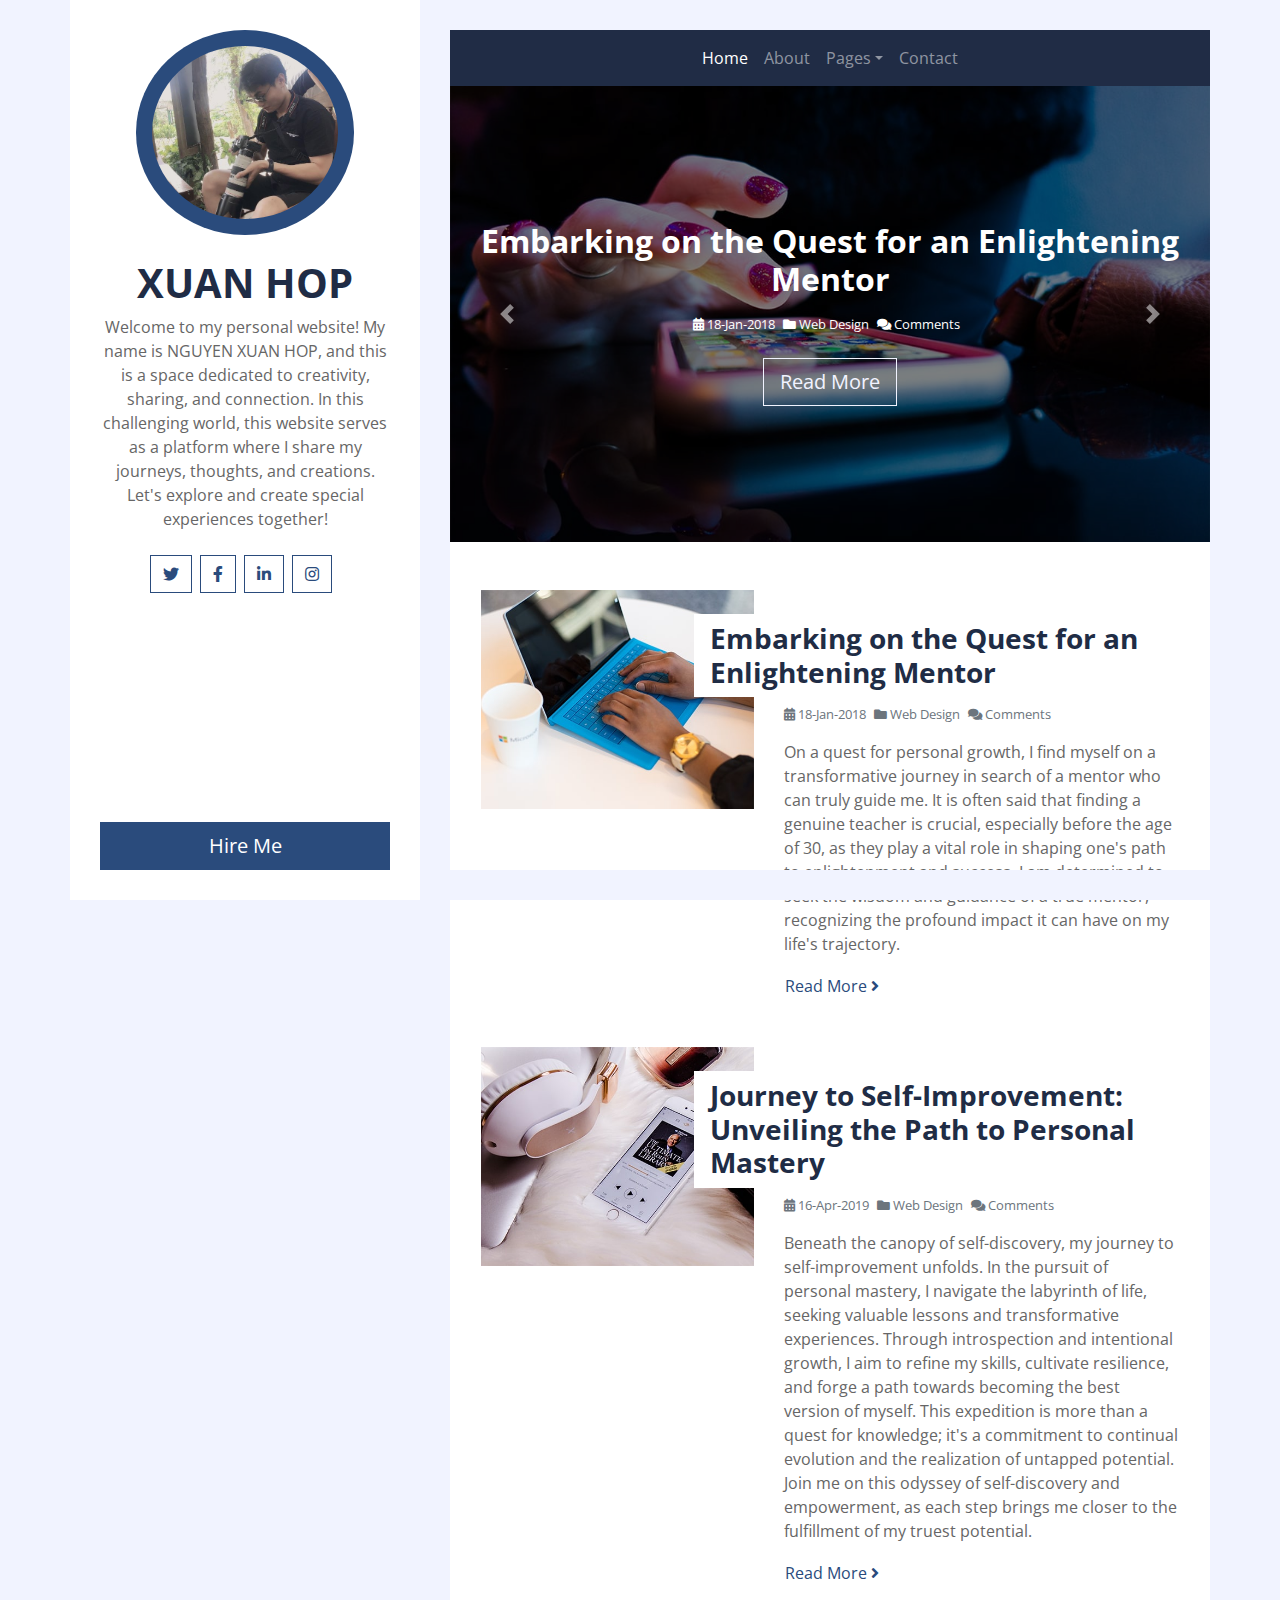
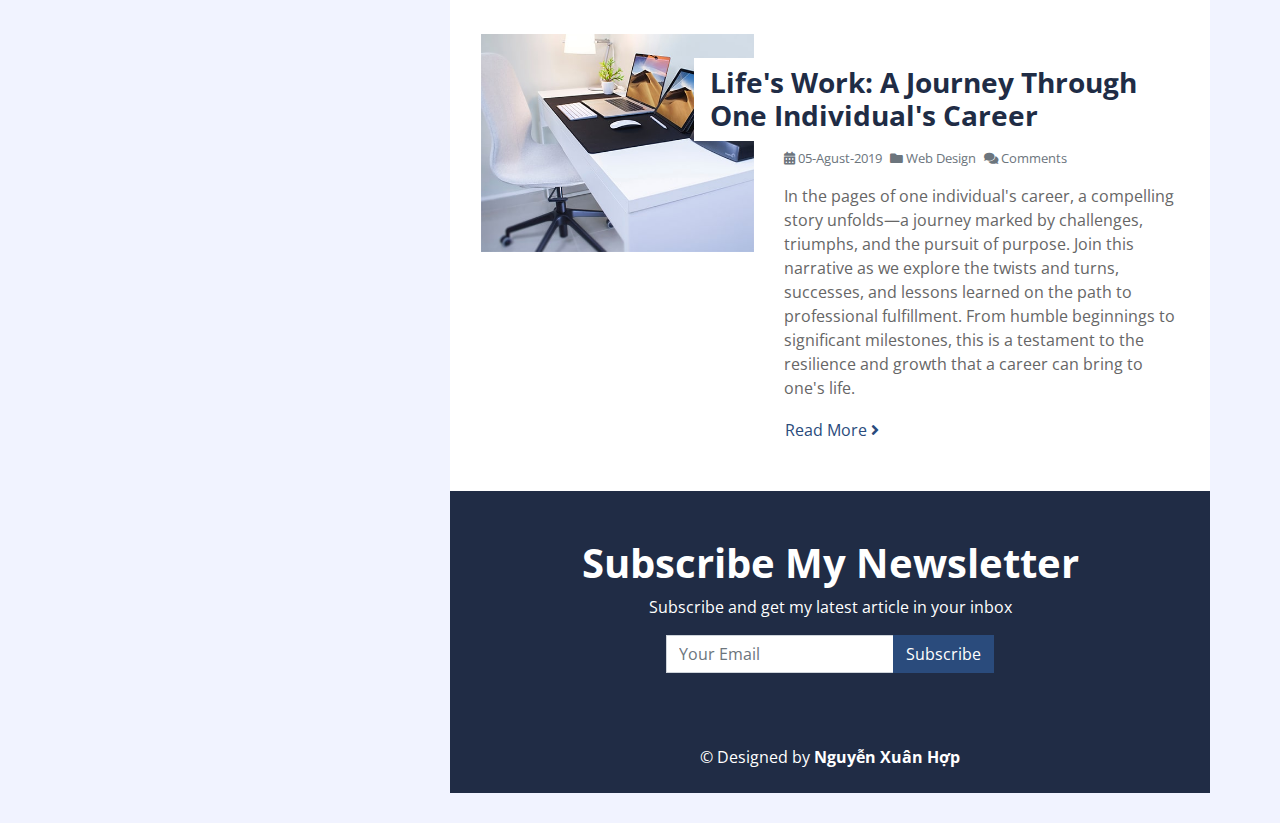
==== index.html @ 91d5645c "Update index.html" ====
<!DOCTYPE html>
<html lang="en">
    <head>
        <meta charset="utf-8">
        <title>Nguyễn Xuân Hợp</title>
        <meta content="width=device-width, initial-scale=1.0" name="viewport">
        <meta content="Nguyễn Xuân Hợp" name="keywords">
        <meta content="Nguyễn Xuân Hợp" name="description">

        <!-- Favicon -->
        <link href="img/favicon.png" rel="icon">

        <!-- Google Fonts -->
        <link href="https://fonts.googleapis.com/css2?family=Open+Sans:300;400;600;700;800&display=swap" rel="stylesheet">

        <!-- Font Awesome -->
        <link href="https://cdnjs.cloudflare.com/ajax/libs/font-awesome/5.10.0/css/all.min.css" rel="stylesheet">

        <!-- Customized Bootstrap Stylesheet -->
        <link href="css/style.css" rel="stylesheet">
        <meta name="viewport" content="width=device-width, initial-scale=1.0">
    </head>

    <body>
        <div class="wrapper">
            <div class="sidebar">
                <div class="sidebar-text d-flex flex-column h-100 justify-content-center text-center">
                    <img class="mx-auto d-block w-75 bg-primary img-fluid rounded-circle mb-4 p-3" src="img/profile.jpg" alt="Image">
                    <h1 class="font-weight-bold">XUAN HOP</h1>
                    <p class="mb-4">
                        Welcome to my personal website! My name is NGUYEN XUAN HOP, and this is a space dedicated to creativity, sharing, and connection. In this challenging world, this website serves as a platform where I share my journeys, thoughts, and creations. Let's explore and create special experiences together!
                    </p>
                    <div class="d-flex justify-content-center mb-5">
                        <a class="btn btn-outline-primary mr-2" href="https://twitter.com/Mr_Hop_18"><i class="fab fa-twitter"></i></a>
                        <a class="btn btn-outline-primary mr-2" href="https://www.facebook.com/hop.xuan.1801/"><i class="fab fa-facebook-f"></i></a>
                        <a class="btn btn-outline-primary mr-2" href="https://www.linkedin.com/in/nguy%E1%BB%85n-xu%C3%A2n-h%E1%BB%A3p-5b54a61aa/"><i class="fab fa-linkedin-in"></i></a>
                        <a class="btn btn-outline-primary mr-2" href="https://www.instagram.com/xuanhop1818/"><i class="fab fa-instagram"></i></a>
                    </div>
                    <a href="" class="btn btn-lg btn-block btn-primary mt-auto">Hire Me</a>
                </div>
                <div class="sidebar-icon d-flex flex-column h-100 justify-content-center text-right">
                    <i class="fas fa-2x fa-angle-double-right text-primary"></i>
                </div>
            </div>
            <div class="content">
                <!-- Navbar Start -->
                <div class="container p-0">
                    <nav class="navbar navbar-expand-lg bg-secondary navbar-dark">
                        <a href="" class="navbar-brand d-block d-lg-none">Navigation</a>
                        <button type="button" class="navbar-toggler" data-toggle="collapse" data-target="#navbarCollapse">
                            <span class="navbar-toggler-icon"></span>
                        </button>
                        <div class="collapse navbar-collapse justify-content-between" id="navbarCollapse">
                            <div class="navbar-nav m-auto">
                                <a href="index.html" class="nav-item nav-link active">Home</a>
                                <a href="about.html" class="nav-item nav-link">About</a>
                                <div class="nav-item dropdown">
                                    <a href="#" class="nav-link dropdown-toggle" data-toggle="dropdown">Pages</a>
                                    <div class="dropdown-menu">
                                        <a href="blog.html" class="dropdown-item">Blog Grid</a>
                                        <a href="single.html" class="dropdown-item">Blog Detail</a>
                                    </div>
                                </div>
                                <a href="contact.html" class="nav-item nav-link">Contact</a>
                            </div>
                        </div>
                    </nav>
                </div>
                <!-- Navbar End -->
                
                <!-- Carousel Start -->
                <div class="container p-0">
                    <div id="blog-carousel" class="carousel slide" data-ride="carousel">
                        <div class="carousel-inner">
                            <div class="carousel-item active">
                                <img class="w-100" src="img/carousel-1.jpg" alt="Image">
                                <div class="carousel-caption d-flex flex-column align-items-center justify-content-center">
                                    <h2 class="mb-3 text-white font-weight-bold">Embarking on the Quest for an Enlightening Mentor</h2>
                                    <div class="d-flex text-white">
                                        <small class="mr-2"><i class="fa fa-calendar-alt"></i> 18-Jan-2018</small>
                                        <small class="mr-2"><i class="fa fa-folder"></i> Web Design</small>
                                        <small class="mr-2"><i class="fa fa-comments"></i> Comments</small>
                                    </div>
                                    <a href="" class="btn btn-lg btn-outline-light mt-4">Read More</a>
                                </div>
                            </div>
                            <div class="carousel-item">
                                <img class="w-100" src="img/carousel-2.jpg" alt="Image">
                                <div class="carousel-caption d-flex flex-column align-items-center justify-content-center">
                                    <h2 class="text-white font-weight-bold">Journey to Self-Improvement: Unveiling the Path to Personal Mastery</h2>
                                    <div class="d-flex">
                                        <small class="mr-2"><i class="fa fa-calendar-alt"></i>16-Apr-2019</small>
                                        <small class="mr-2"><i class="fa fa-folder"></i> Web Design</small>
                                        <small class="mr-2"><i class="fa fa-comments"></i> Comments</small>
                                    </div>
                                    <a href="" class="btn btn-lg btn-outline-light mt-4">Read More</a>
                                </div>
                            </div>
                            <div class="carousel-item">
                                <img class="w-100" src="img/carousel-3.jpg" alt="Image">
                                <div class="carousel-caption d-flex flex-column align-items-center justify-content-center">
                                    <h2 class="text-white font-weight-bold">Life's Work: A Journey Through One Individual's Career</h2>
                                    <div class="d-flex">
                                        <small class="mr-2"><i class="fa fa-calendar-alt"></i> 05-Agust-2019</small>
                                        <small class="mr-2"><i class="fa fa-folder"></i> Web Design</small>
                                        <small class="mr-2"><i class="fa fa-comments"></i> 15 Comments</small>
                                    </div>
                                    <a href="" class="btn btn-lg btn-outline-light mt-4">Read More</a>
                                </div>
                            </div>
                        </div>
                        <a class="carousel-control-prev" href="#blog-carousel" data-slide="prev">
                            <span class="carousel-control-prev-icon"></span>
                        </a>
                        <a class="carousel-control-next" href="#blog-carousel" data-slide="next">
                            <span class="carousel-control-next-icon"></span>
                        </a>
                    </div>
                </div>
                <!-- Carousel End -->
                
                
                <!-- Blog List Start -->
                <div class="container bg-white pt-5">
                    <div class="row blog-item px-3 pb-5">
                        <div class="col-md-5">
                            <img class="img-fluid mb-4 mb-md-0" src="img/blog-1.jpg" alt="Image">
                        </div>
                        <div class="col-md-7">
                            <h3 class="mt-md-4 px-md-3 mb-2 py-2 bg-white font-weight-bold">Embarking on the Quest for an Enlightening Mentor</h3>
                            <div class="d-flex mb-3">
                                <small class="mr-2 text-muted"><i class="fa fa-calendar-alt"></i> 18-Jan-2018</small>
                                <small class="mr-2 text-muted"><i class="fa fa-folder"></i> Web Design</small>
                                <small class="mr-2 text-muted"><i class="fa fa-comments"></i> Comments</small>
                            </div>
                            <p>
                                On a quest for personal growth, I find myself on a transformative journey in search of a mentor who can truly guide me. It is often said that finding a genuine teacher is crucial, especially before the age of 30, as they play a vital role in shaping one's path to enlightenment and success. I am determined to seek the wisdom and guidance of a true mentor, recognizing the profound impact it can have on my life's trajectory.
                            </p>
                            <a class="btn btn-link p-0" href="">Read More <i class="fa fa-angle-right"></i></a>
                        </div>
                    </div>
                    <div class="row blog-item px-3 pb-5">
                        <div class="col-md-5">
                            <img class="img-fluid mb-4 mb-md-0" src="img/blog-2.jpg" alt="Image">
                        </div>
                        <div class="col-md-7">
                            <h3 class="mt-md-4 px-md-3 mb-2 py-2 bg-white font-weight-bold">Journey to Self-Improvement: Unveiling the Path to Personal Mastery</h3>
                            <div class="d-flex mb-3">
                                <small class="mr-2 text-muted"><i class="fa fa-calendar-alt"></i> 16-Apr-2019</small>
                                <small class="mr-2 text-muted"><i class="fa fa-folder"></i> Web Design</small>
                                <small class="mr-2 text-muted"><i class="fa fa-comments"></i> Comments</small>
                            </div>
                            <p>
                                Beneath the canopy of self-discovery, my journey to self-improvement unfolds. In the pursuit of personal mastery, I navigate the labyrinth of life, seeking valuable lessons and transformative experiences. Through introspection and intentional growth, I aim to refine my skills, cultivate resilience, and forge a path towards becoming the best version of myself. This expedition is more than a quest for knowledge; it's a commitment to continual evolution and the realization of untapped potential. Join me on this odyssey of self-discovery and empowerment, as each step brings me closer to the fulfillment of my truest potential.
                            </p>
                            <a class="btn btn-link p-0" href="">Read More <i class="fa fa-angle-right"></i></a>
                        </div>
                    </div>
                    <div class="row blog-item px-3 pb-5">
                        <div class="col-md-5">
                            <img class="img-fluid mb-4 mb-md-0" src="img/blog-3.jpg" alt="Image">
                        </div>
                        <div class="col-md-7">
                            <h3 class="mt-md-4 px-md-3 mb-2 py-2 bg-white font-weight-bold">Life's Work: A Journey Through One Individual's Career</h3>
                            <div class="d-flex mb-3">
                                <small class="mr-2 text-muted"><i class="fa fa-calendar-alt"></i> 05-Agust-2019</small>
                                <small class="mr-2 text-muted"><i class="fa fa-folder"></i> Web Design</small>
                                <small class="mr-2 text-muted"><i class="fa fa-comments"></i> Comments</small>
                            </div>
                            <p>
                                In the pages of one individual's career, a compelling story unfolds—a journey marked by challenges, triumphs, and the pursuit of purpose. Join this narrative as we explore the twists and turns, successes, and lessons learned on the path to professional fulfillment. From humble beginnings to significant milestones, this is a testament to the resilience and growth that a career can bring to one's life.
                            </p>
                            <a class="btn btn-link p-0" href="">Read More <i class="fa fa-angle-right"></i></a>
                        </div>
                    </div>
                </div>
                <!-- Blog List End -->
                
                
                <!-- Subscribe Start -->
                <div class="container py-5 px-4 bg-secondary text-center">
                    <h1 class="text-white font-weight-bold">Subscribe My Newsletter</h1>
                    <p class="text-white">Subscribe and get my latest article in your inbox</p>
                    <form class="form-inline justify-content-center" method="post" action="process_subscription.php">
                        <div class="input-group">
                            <input type="text" class="form-control" placeholder="Your Email">
                            <div class="input-group-append">
                              <button class="btn btn-primary" type="submit">Subscribe</button>
                            </div>
                          </div>
                    </form>
                </div>
                <!-- Subscribe End -->
             
                <!-- Footer Start -->
                <div class="container py-4 bg-secondary text-center">
                    <p class="m-0 text-white">
                        &copy; <a class="text-white font-weight-bold" href="#"></a>Designed by <a class="text-white font-weight-bold" href="https://www.facebook.com/hop.xuan.1801/">Nguyễn Xuân Hợp</a>
                    </p>
                </div>
                <!-- Footer End -->
            </div>
        </div>
        
        <!-- Back to Top -->
        <a href="#" class="back-to-top"><i class="fa fa-angle-double-up"></i></a>
        
        <!-- JavaScript Libraries -->
        <script src="https://code.jquery.com/jquery-3.4.1.min.js"></script>
        <script src="https://stackpath.bootstrapcdn.com/bootstrap/4.4.1/js/bootstrap.bundle.min.js"></script>
        <script src="lib/easing/easing.min.js"></script>
        <script src="lib/waypoints/waypoints.min.js"></script>

        <!-- Contact Javascript File -->
        <script src="mail/jqBootstrapValidation.min.js"></script>
        <script src="mail/contact.js"></script>

        <!-- Template Javascript -->
        <script src="js/main.js"></script>
    </body>
</html>
---- css/style.css ----
@charset "UTF-8";
/******* Bootstrap Theming ********/
/*!
 * Bootstrap v4.5.3 (https://getbootstrap.com/)
 * Copyright 2011-2020 The Bootstrap Authors
 * Copyright 2011-2020 Twitter, Inc.
 * Licensed under MIT (https://github.com/twbs/bootstrap/blob/main/LICENSE)
 */
:root {
  --blue: #007bff;
  --indigo: #6610f2;
  --purple: #6f42c1;
  --pink: #e83e8c;
  --red: #dc3545;
  --orange: #fd7e14;
  --yellow: #ffc107;
  --green: #28a745;
  --teal: #20c997;
  --cyan: #17a2b8;
  --white: #fff;
  --gray: #6c757d;
  --gray-dark: #343a40;
  --primary: #2A4B7C;
  --secondary: #202C45;
  --success: #28a745;
  --info: #17a2b8;
  --warning: #ffc107;
  --danger: #dc3545;
  --light: #f1f3ff;
  --dark: #343a40;
  --breakpoint-xs: 0;
  --breakpoint-sm: 576px;
  --breakpoint-md: 768px;
  --breakpoint-lg: 992px;
  --breakpoint-xl: 1200px;
  --font-family-sans-serif: -apple-system, BlinkMacSystemFont, "Segoe UI", Roboto, "Helvetica Neue", Arial, "Noto Sans", sans-serif, "Apple Color Emoji", "Segoe UI Emoji", "Segoe UI Symbol", "Noto Color Emoji";
  --font-family-monospace: SFMono-Regular, Menlo, Monaco, Consolas, "Liberation Mono", "Courier New", monospace;
}

*,
*::before,
*::after {
  box-sizing: border-box;
}

html {
  font-family: sans-serif;
  line-height: 1.15;
  -webkit-text-size-adjust: 100%;
  -webkit-tap-highlight-color: rgba(0, 0, 0, 0);
}

article, aside, figcaption, figure, footer, header, hgroup, main, nav, section {
  display: block;
}

body {
  margin: 0;
  font-family: "Open Sans", sans-serif;
  font-size: 1rem;
  font-weight: 400;
  line-height: 1.5;
  color: #666666;
  text-align: left;
  background-color: #f1f3ff;
}

[tabindex="-1"]:focus:not(:focus-visible) {
  outline: 0 !important;
}

hr {
  box-sizing: content-box;
  height: 0;
  overflow: visible;
}

h1, h2, h3, h4, h5, h6 {
  margin-top: 0;
  margin-bottom: 0.5rem;
}

p {
  margin-top: 0;
  margin-bottom: 1rem;
}

abbr[title],
abbr[data-original-title] {
  text-decoration: underline;
  text-decoration: underline dotted;
  cursor: help;
  border-bottom: 0;
  text-decoration-skip-ink: none;
}

address {
  margin-bottom: 1rem;
  font-style: normal;
  line-height: inherit;
}

ol,
ul,
dl {
  margin-top: 0;
  margin-bottom: 1rem;
}

ol ol,
ul ul,
ol ul,
ul ol {
  margin-bottom: 0;
}

dt {
  font-weight: 700;
}

dd {
  margin-bottom: 0.5rem;
  margin-left: 0;
}

blockquote {
  margin: 0 0 1rem;
}

b,
strong {
  font-weight: bolder;
}

small {
  font-size: 80%;
}

sub,
sup {
  position: relative;
  font-size: 75%;
  line-height: 0;
  vertical-align: baseline;
}

sub {
  bottom: -0.25em;
}

sup {
  top: -0.5em;
}

a {
  color: #2A4B7C;
  text-decoration: none;
  background-color: transparent;
}
a:hover {
  color: #172843;
  text-decoration: underline;
}

a:not([href]):not([class]) {
  color: inherit;
  text-decoration: none;
}
a:not([href]):not([class]):hover {
  color: inherit;
  text-decoration: none;
}

pre,
code,
kbd,
samp {
  font-family: SFMono-Regular, Menlo, Monaco, Consolas, "Liberation Mono", "Courier New", monospace;
  font-size: 1em;
}

pre {
  margin-top: 0;
  margin-bottom: 1rem;
  overflow: auto;
  -ms-overflow-style: scrollbar;
}

figure {
  margin: 0 0 1rem;
}

img {
  vertical-align: middle;
  border-style: none;
}

svg {
  overflow: hidden;
  vertical-align: middle;
}

table {
  border-collapse: collapse;
}

caption {
  padding-top: 0.75rem;
  padding-bottom: 0.75rem;
  color: #6c757d;
  text-align: left;
  caption-side: bottom;
}

th {
  text-align: inherit;
  text-align: -webkit-match-parent;
}

label {
  display: inline-block;
  margin-bottom: 0.5rem;
}

button {
  border-radius: 0;
}

button:focus {
  outline: 1px dotted;
  outline: 5px auto -webkit-focus-ring-color;
}

input,
button,
select,
optgroup,
textarea {
  margin: 0;
  font-family: inherit;
  font-size: inherit;
  line-height: inherit;
}

button,
input {
  overflow: visible;
}

button,
select {
  text-transform: none;
}

[role=button] {
  cursor: pointer;
}

select {
  word-wrap: normal;
}

button,
[type=button],
[type=reset],
[type=submit] {
  -webkit-appearance: button;
}

button:not(:disabled),
[type=button]:not(:disabled),
[type=reset]:not(:disabled),
[type=submit]:not(:disabled) {
  cursor: pointer;
}

button::-moz-focus-inner,
[type=button]::-moz-focus-inner,
[type=reset]::-moz-focus-inner,
[type=submit]::-moz-focus-inner {
  padding: 0;
  border-style: none;
}

input[type=radio],
input[type=checkbox] {
  box-sizing: border-box;
  padding: 0;
}

textarea {
  overflow: auto;
  resize: vertical;
}

fieldset {
  min-width: 0;
  padding: 0;
  margin: 0;
  border: 0;
}

legend {
  display: block;
  width: 100%;
  max-width: 100%;
  padding: 0;
  margin-bottom: 0.5rem;
  font-size: 1.5rem;
  line-height: inherit;
  color: inherit;
  white-space: normal;
}

progress {
  vertical-align: baseline;
}

[type=number]::-webkit-inner-spin-button,
[type=number]::-webkit-outer-spin-button {
  height: auto;
}

[type=search] {
  outline-offset: -2px;
  -webkit-appearance: none;
}

[type=search]::-webkit-search-decoration {
  -webkit-appearance: none;
}

::-webkit-file-upload-button {
  font: inherit;
  -webkit-appearance: button;
}

output {
  display: inline-block;
}

summary {
  display: list-item;
  cursor: pointer;
}

template {
  display: none;
}

[hidden] {
  display: none !important;
}

h1, h2, h3, h4, h5, h6,
.h1, .h2, .h3, .h4, .h5, .h6 {
  margin-bottom: 0.5rem;
  font-weight: 500;
  line-height: 1.2;
  color: #202C45;
}

h1, .h1 {
  font-size: 2.5rem;
}

h2, .h2 {
  font-size: 2rem;
}

h3, .h3 {
  font-size: 1.75rem;
}

h4, .h4 {
  font-size: 1.5rem;
}

h5, .h5 {
  font-size: 1.25rem;
}

h6, .h6 {
  font-size: 1rem;
}

.lead {
  font-size: 1.25rem;
  font-weight: 300;
}

.display-1 {
  font-size: 6rem;
  font-weight: 300;
  line-height: 1.2;
}

.display-2 {
  font-size: 5.5rem;
  font-weight: 300;
  line-height: 1.2;
}

.display-3 {
  font-size: 4.5rem;
  font-weight: 300;
  line-height: 1.2;
}

.display-4 {
  font-size: 3.5rem;
  font-weight: 300;
  line-height: 1.2;
}

hr {
  margin-top: 1rem;
  margin-bottom: 1rem;
  border: 0;
  border-top: 1px solid rgba(0, 0, 0, 0.1);
}

small,
.small {
  font-size: 80%;
  font-weight: 400;
}

mark,
.mark {
  padding: 0.2em;
  background-color: #fcf8e3;
}

.list-unstyled {
  padding-left: 0;
  list-style: none;
}

.list-inline {
  padding-left: 0;
  list-style: none;
}

.list-inline-item {
  display: inline-block;
}
.list-inline-item:not(:last-child) {
  margin-right: 0.5rem;
}

.initialism {
  font-size: 90%;
  text-transform: uppercase;
}

.blockquote {
  margin-bottom: 1rem;
  font-size: 1.25rem;
}

.blockquote-footer {
  display: block;
  font-size: 80%;
  color: #6c757d;
}
.blockquote-footer::before {
  content: "— ";
}

.img-fluid {
  max-width: 100%;
  height: auto;
}

.img-thumbnail {
  padding: 0.25rem;
  background-color: #f1f3ff;
  border: 1px solid #dee2e6;
  max-width: 100%;
  height: auto;
}

.figure {
  display: inline-block;
}

.figure-img {
  margin-bottom: 0.5rem;
  line-height: 1;
}

.figure-caption {
  font-size: 90%;
  color: #6c757d;
}

code {
  font-size: 87.5%;
  color: #e83e8c;
  word-wrap: break-word;
}
a > code {
  color: inherit;
}

kbd {
  padding: 0.2rem 0.4rem;
  font-size: 87.5%;
  color: #fff;
  background-color: #212529;
}
kbd kbd {
  padding: 0;
  font-size: 100%;
  font-weight: 700;
}

pre {
  display: block;
  font-size: 87.5%;
  color: #212529;
}
pre code {
  font-size: inherit;
  color: inherit;
  word-break: normal;
}

.pre-scrollable {
  max-height: 340px;
  overflow-y: scroll;
}

.container,
.container-fluid,
.container-xl,
.container-lg,
.container-md,
.container-sm {
  width: 100%;
  padding-right: 15px;
  padding-left: 15px;
  margin-right: auto;
  margin-left: auto;
}

@media (min-width: 576px) {
  .container-sm, .container {
    max-width: 540px;
  }
}
@media (min-width: 768px) {
  .container-md, .container-sm, .container {
    max-width: 720px;
  }
}
@media (min-width: 992px) {
  .container-lg, .container-md, .container-sm, .container {
    max-width: 960px;
  }
}
@media (min-width: 1200px) {
  .container-xl, .container-lg, .container-md, .container-sm, .container {
    max-width: 1140px;
  }
}
.row {
  display: flex;
  flex-wrap: wrap;
  margin-right: -15px;
  margin-left: -15px;
}

.no-gutters {
  margin-right: 0;
  margin-left: 0;
}
.no-gutters > .col,
.no-gutters > [class*=col-] {
  padding-right: 0;
  padding-left: 0;
}

.col-xl,
.col-xl-auto, .col-xl-12, .col-xl-11, .col-xl-10, .col-xl-9, .col-xl-8, .col-xl-7, .col-xl-6, .col-xl-5, .col-xl-4, .col-xl-3, .col-xl-2, .col-xl-1, .col-lg,
.col-lg-auto, .col-lg-12, .col-lg-11, .col-lg-10, .col-lg-9, .col-lg-8, .col-lg-7, .col-lg-6, .col-lg-5, .col-lg-4, .col-lg-3, .col-lg-2, .col-lg-1, .col-md,
.col-md-auto, .col-md-12, .col-md-11, .col-md-10, .col-md-9, .col-md-8, .col-md-7, .col-md-6, .col-md-5, .col-md-4, .col-md-3, .col-md-2, .col-md-1, .col-sm,
.col-sm-auto, .col-sm-12, .col-sm-11, .col-sm-10, .col-sm-9, .col-sm-8, .col-sm-7, .col-sm-6, .col-sm-5, .col-sm-4, .col-sm-3, .col-sm-2, .col-sm-1, .col,
.col-auto, .col-12, .col-11, .col-10, .col-9, .col-8, .col-7, .col-6, .col-5, .col-4, .col-3, .col-2, .col-1 {
  position: relative;
  width: 100%;
  padding-right: 15px;
  padding-left: 15px;
}

.col {
  flex-basis: 0;
  flex-grow: 1;
  max-width: 100%;
}

.row-cols-1 > * {
  flex: 0 0 100%;
  max-width: 100%;
}

.row-cols-2 > * {
  flex: 0 0 50%;
  max-width: 50%;
}

.row-cols-3 > * {
  flex: 0 0 33.3333333333%;
  max-width: 33.3333333333%;
}

.row-cols-4 > * {
  flex: 0 0 25%;
  max-width: 25%;
}

.row-cols-5 > * {
  flex: 0 0 20%;
  max-width: 20%;
}

.row-cols-6 > * {
  flex: 0 0 16.6666666667%;
  max-width: 16.6666666667%;
}

.col-auto {
  flex: 0 0 auto;
  width: auto;
  max-width: 100%;
}

.col-1 {
  flex: 0 0 8.3333333333%;
  max-width: 8.3333333333%;
}

.col-2 {
  flex: 0 0 16.6666666667%;
  max-width: 16.6666666667%;
}

.col-3 {
  flex: 0 0 25%;
  max-width: 25%;
}

.col-4 {
  flex: 0 0 33.3333333333%;
  max-width: 33.3333333333%;
}

.col-5 {
  flex: 0 0 41.6666666667%;
  max-width: 41.6666666667%;
}

.col-6 {
  flex: 0 0 50%;
  max-width: 50%;
}

.col-7 {
  flex: 0 0 58.3333333333%;
  max-width: 58.3333333333%;
}

.col-8 {
  flex: 0 0 66.6666666667%;
  max-width: 66.6666666667%;
}

.col-9 {
  flex: 0 0 75%;
  max-width: 75%;
}

.col-10 {
  flex: 0 0 83.3333333333%;
  max-width: 83.3333333333%;
}

.col-11 {
  flex: 0 0 91.6666666667%;
  max-width: 91.6666666667%;
}

.col-12 {
  flex: 0 0 100%;
  max-width: 100%;
}

.order-first {
  order: -1;
}

.order-last {
  order: 13;
}

.order-0 {
  order: 0;
}

.order-1 {
  order: 1;
}

.order-2 {
  order: 2;
}

.order-3 {
  order: 3;
}

.order-4 {
  order: 4;
}

.order-5 {
  order: 5;
}

.order-6 {
  order: 6;
}

.order-7 {
  order: 7;
}

.order-8 {
  order: 8;
}

.order-9 {
  order: 9;
}

.order-10 {
  order: 10;
}

.order-11 {
  order: 11;
}

.order-12 {
  order: 12;
}

.offset-1 {
  margin-left: 8.3333333333%;
}

.offset-2 {
  margin-left: 16.6666666667%;
}

.offset-3 {
  margin-left: 25%;
}

.offset-4 {
  margin-left: 33.3333333333%;
}

.offset-5 {
  margin-left: 41.6666666667%;
}

.offset-6 {
  margin-left: 50%;
}

.offset-7 {
  margin-left: 58.3333333333%;
}

.offset-8 {
  margin-left: 66.6666666667%;
}

.offset-9 {
  margin-left: 75%;
}

.offset-10 {
  margin-left: 83.3333333333%;
}

.offset-11 {
  margin-left: 91.6666666667%;
}

@media (min-width: 576px) {
  .col-sm {
    flex-basis: 0;
    flex-grow: 1;
    max-width: 100%;
  }

  .row-cols-sm-1 > * {
    flex: 0 0 100%;
    max-width: 100%;
  }

  .row-cols-sm-2 > * {
    flex: 0 0 50%;
    max-width: 50%;
  }

  .row-cols-sm-3 > * {
    flex: 0 0 33.3333333333%;
    max-width: 33.3333333333%;
  }

  .row-cols-sm-4 > * {
    flex: 0 0 25%;
    max-width: 25%;
  }

  .row-cols-sm-5 > * {
    flex: 0 0 20%;
    max-width: 20%;
  }

  .row-cols-sm-6 > * {
    flex: 0 0 16.6666666667%;
    max-width: 16.6666666667%;
  }

  .col-sm-auto {
    flex: 0 0 auto;
    width: auto;
    max-width: 100%;
  }

  .col-sm-1 {
    flex: 0 0 8.3333333333%;
    max-width: 8.3333333333%;
  }

  .col-sm-2 {
    flex: 0 0 16.6666666667%;
    max-width: 16.6666666667%;
  }

  .col-sm-3 {
    flex: 0 0 25%;
    max-width: 25%;
  }

  .col-sm-4 {
    flex: 0 0 33.3333333333%;
    max-width: 33.3333333333%;
  }

  .col-sm-5 {
    flex: 0 0 41.6666666667%;
    max-width: 41.6666666667%;
  }

  .col-sm-6 {
    flex: 0 0 50%;
    max-width: 50%;
  }

  .col-sm-7 {
    flex: 0 0 58.3333333333%;
    max-width: 58.3333333333%;
  }

  .col-sm-8 {
    flex: 0 0 66.6666666667%;
    max-width: 66.6666666667%;
  }

  .col-sm-9 {
    flex: 0 0 75%;
    max-width: 75%;
  }

  .col-sm-10 {
    flex: 0 0 83.3333333333%;
    max-width: 83.3333333333%;
  }

  .col-sm-11 {
    flex: 0 0 91.6666666667%;
    max-width: 91.6666666667%;
  }

  .col-sm-12 {
    flex: 0 0 100%;
    max-width: 100%;
  }

  .order-sm-first {
    order: -1;
  }

  .order-sm-last {
    order: 13;
  }

  .order-sm-0 {
    order: 0;
  }

  .order-sm-1 {
    order: 1;
  }

  .order-sm-2 {
    order: 2;
  }

  .order-sm-3 {
    order: 3;
  }

  .order-sm-4 {
    order: 4;
  }

  .order-sm-5 {
    order: 5;
  }

  .order-sm-6 {
    order: 6;
  }

  .order-sm-7 {
    order: 7;
  }

  .order-sm-8 {
    order: 8;
  }

  .order-sm-9 {
    order: 9;
  }

  .order-sm-10 {
    order: 10;
  }

  .order-sm-11 {
    order: 11;
  }

  .order-sm-12 {
    order: 12;
  }

  .offset-sm-0 {
    margin-left: 0;
  }

  .offset-sm-1 {
    margin-left: 8.3333333333%;
  }

  .offset-sm-2 {
    margin-left: 16.6666666667%;
  }

  .offset-sm-3 {
    margin-left: 25%;
  }

  .offset-sm-4 {
    margin-left: 33.3333333333%;
  }

  .offset-sm-5 {
    margin-left: 41.6666666667%;
  }

  .offset-sm-6 {
    margin-left: 50%;
  }

  .offset-sm-7 {
    margin-left: 58.3333333333%;
  }

  .offset-sm-8 {
    margin-left: 66.6666666667%;
  }

  .offset-sm-9 {
    margin-left: 75%;
  }

  .offset-sm-10 {
    margin-left: 83.3333333333%;
  }

  .offset-sm-11 {
    margin-left: 91.6666666667%;
  }
}
@media (min-width: 768px) {
  .col-md {
    flex-basis: 0;
    flex-grow: 1;
    max-width: 100%;
  }

  .row-cols-md-1 > * {
    flex: 0 0 100%;
    max-width: 100%;
  }

  .row-cols-md-2 > * {
    flex: 0 0 50%;
    max-width: 50%;
  }

  .row-cols-md-3 > * {
    flex: 0 0 33.3333333333%;
    max-width: 33.3333333333%;
  }

  .row-cols-md-4 > * {
    flex: 0 0 25%;
    max-width: 25%;
  }

  .row-cols-md-5 > * {
    flex: 0 0 20%;
    max-width: 20%;
  }

  .row-cols-md-6 > * {
    flex: 0 0 16.6666666667%;
    max-width: 16.6666666667%;
  }

  .col-md-auto {
    flex: 0 0 auto;
    width: auto;
    max-width: 100%;
  }

  .col-md-1 {
    flex: 0 0 8.3333333333%;
    max-width: 8.3333333333%;
  }

  .col-md-2 {
    flex: 0 0 16.6666666667%;
    max-width: 16.6666666667%;
  }

  .col-md-3 {
    flex: 0 0 25%;
    max-width: 25%;
  }

  .col-md-4 {
    flex: 0 0 33.3333333333%;
    max-width: 33.3333333333%;
  }

  .col-md-5 {
    flex: 0 0 41.6666666667%;
    max-width: 41.6666666667%;
  }

  .col-md-6 {
    flex: 0 0 50%;
    max-width: 50%;
  }

  .col-md-7 {
    flex: 0 0 58.3333333333%;
    max-width: 58.3333333333%;
  }

  .col-md-8 {
    flex: 0 0 66.6666666667%;
    max-width: 66.6666666667%;
  }

  .col-md-9 {
    flex: 0 0 75%;
    max-width: 75%;
  }

  .col-md-10 {
    flex: 0 0 83.3333333333%;
    max-width: 83.3333333333%;
  }

  .col-md-11 {
    flex: 0 0 91.6666666667%;
    max-width: 91.6666666667%;
  }

  .col-md-12 {
    flex: 0 0 100%;
    max-width: 100%;
  }

  .order-md-first {
    order: -1;
  }

  .order-md-last {
    order: 13;
  }

  .order-md-0 {
    order: 0;
  }

  .order-md-1 {
    order: 1;
  }

  .order-md-2 {
    order: 2;
  }

  .order-md-3 {
    order: 3;
  }

  .order-md-4 {
    order: 4;
  }

  .order-md-5 {
    order: 5;
  }

  .order-md-6 {
    order: 6;
  }

  .order-md-7 {
    order: 7;
  }

  .order-md-8 {
    order: 8;
  }

  .order-md-9 {
    order: 9;
  }

  .order-md-10 {
    order: 10;
  }

  .order-md-11 {
    order: 11;
  }

  .order-md-12 {
    order: 12;
  }

  .offset-md-0 {
    margin-left: 0;
  }

  .offset-md-1 {
    margin-left: 8.3333333333%;
  }

  .offset-md-2 {
    margin-left: 16.6666666667%;
  }

  .offset-md-3 {
    margin-left: 25%;
  }

  .offset-md-4 {
    margin-left: 33.3333333333%;
  }

  .offset-md-5 {
    margin-left: 41.6666666667%;
  }

  .offset-md-6 {
    margin-left: 50%;
  }

  .offset-md-7 {
    margin-left: 58.3333333333%;
  }

  .offset-md-8 {
    margin-left: 66.6666666667%;
  }

  .offset-md-9 {
    margin-left: 75%;
  }

  .offset-md-10 {
    margin-left: 83.3333333333%;
  }

  .offset-md-11 {
    margin-left: 91.6666666667%;
  }
}
@media (min-width: 992px) {
  .col-lg {
    flex-basis: 0;
    flex-grow: 1;
    max-width: 100%;
  }

  .row-cols-lg-1 > * {
    flex: 0 0 100%;
    max-width: 100%;
  }

  .row-cols-lg-2 > * {
    flex: 0 0 50%;
    max-width: 50%;
  }

  .row-cols-lg-3 > * {
    flex: 0 0 33.3333333333%;
    max-width: 33.3333333333%;
  }

  .row-cols-lg-4 > * {
    flex: 0 0 25%;
    max-width: 25%;
  }

  .row-cols-lg-5 > * {
    flex: 0 0 20%;
    max-width: 20%;
  }

  .row-cols-lg-6 > * {
    flex: 0 0 16.6666666667%;
    max-width: 16.6666666667%;
  }

  .col-lg-auto {
    flex: 0 0 auto;
    width: auto;
    max-width: 100%;
  }

  .col-lg-1 {
    flex: 0 0 8.3333333333%;
    max-width: 8.3333333333%;
  }

  .col-lg-2 {
    flex: 0 0 16.6666666667%;
    max-width: 16.6666666667%;
  }

  .col-lg-3 {
    flex: 0 0 25%;
    max-width: 25%;
  }

  .col-lg-4 {
    flex: 0 0 33.3333333333%;
    max-width: 33.3333333333%;
  }

  .col-lg-5 {
    flex: 0 0 41.6666666667%;
    max-width: 41.6666666667%;
  }

  .col-lg-6 {
    flex: 0 0 50%;
    max-width: 50%;
  }

  .col-lg-7 {
    flex: 0 0 58.3333333333%;
    max-width: 58.3333333333%;
  }

  .col-lg-8 {
    flex: 0 0 66.6666666667%;
    max-width: 66.6666666667%;
  }

  .col-lg-9 {
    flex: 0 0 75%;
    max-width: 75%;
  }

  .col-lg-10 {
    flex: 0 0 83.3333333333%;
    max-width: 83.3333333333%;
  }

  .col-lg-11 {
    flex: 0 0 91.6666666667%;
    max-width: 91.6666666667%;
  }

  .col-lg-12 {
    flex: 0 0 100%;
    max-width: 100%;
  }

  .order-lg-first {
    order: -1;
  }

  .order-lg-last {
    order: 13;
  }

  .order-lg-0 {
    order: 0;
  }

  .order-lg-1 {
    order: 1;
  }

  .order-lg-2 {
    order: 2;
  }

  .order-lg-3 {
    order: 3;
  }

  .order-lg-4 {
    order: 4;
  }

  .order-lg-5 {
    order: 5;
  }

  .order-lg-6 {
    order: 6;
  }

  .order-lg-7 {
    order: 7;
  }

  .order-lg-8 {
    order: 8;
  }

  .order-lg-9 {
    order: 9;
  }

  .order-lg-10 {
    order: 10;
  }

  .order-lg-11 {
    order: 11;
  }

  .order-lg-12 {
    order: 12;
  }

  .offset-lg-0 {
    margin-left: 0;
  }

  .offset-lg-1 {
    margin-left: 8.3333333333%;
  }

  .offset-lg-2 {
    margin-left: 16.6666666667%;
  }

  .offset-lg-3 {
    margin-left: 25%;
  }

  .offset-lg-4 {
    margin-left: 33.3333333333%;
  }

  .offset-lg-5 {
    margin-left: 41.6666666667%;
  }

  .offset-lg-6 {
    margin-left: 50%;
  }

  .offset-lg-7 {
    margin-left: 58.3333333333%;
  }

  .offset-lg-8 {
    margin-left: 66.6666666667%;
  }

  .offset-lg-9 {
    margin-left: 75%;
  }

  .offset-lg-10 {
    margin-left: 83.3333333333%;
  }

  .offset-lg-11 {
    margin-left: 91.6666666667%;
  }
}
@media (min-width: 1200px) {
  .col-xl {
    flex-basis: 0;
    flex-grow: 1;
    max-width: 100%;
  }

  .row-cols-xl-1 > * {
    flex: 0 0 100%;
    max-width: 100%;
  }

  .row-cols-xl-2 > * {
    flex: 0 0 50%;
    max-width: 50%;
  }

  .row-cols-xl-3 > * {
    flex: 0 0 33.3333333333%;
    max-width: 33.3333333333%;
  }

  .row-cols-xl-4 > * {
    flex: 0 0 25%;
    max-width: 25%;
  }

  .row-cols-xl-5 > * {
    flex: 0 0 20%;
    max-width: 20%;
  }

  .row-cols-xl-6 > * {
    flex: 0 0 16.6666666667%;
    max-width: 16.6666666667%;
  }

  .col-xl-auto {
    flex: 0 0 auto;
    width: auto;
    max-width: 100%;
  }

  .col-xl-1 {
    flex: 0 0 8.3333333333%;
    max-width: 8.3333333333%;
  }

  .col-xl-2 {
    flex: 0 0 16.6666666667%;
    max-width: 16.6666666667%;
  }

  .col-xl-3 {
    flex: 0 0 25%;
    max-width: 25%;
  }

  .col-xl-4 {
    flex: 0 0 33.3333333333%;
    max-width: 33.3333333333%;
  }

  .col-xl-5 {
    flex: 0 0 41.6666666667%;
    max-width: 41.6666666667%;
  }

  .col-xl-6 {
    flex: 0 0 50%;
    max-width: 50%;
  }

  .col-xl-7 {
    flex: 0 0 58.3333333333%;
    max-width: 58.3333333333%;
  }

  .col-xl-8 {
    flex: 0 0 66.6666666667%;
    max-width: 66.6666666667%;
  }

  .col-xl-9 {
    flex: 0 0 75%;
    max-width: 75%;
  }

  .col-xl-10 {
    flex: 0 0 83.3333333333%;
    max-width: 83.3333333333%;
  }

  .col-xl-11 {
    flex: 0 0 91.6666666667%;
    max-width: 91.6666666667%;
  }

  .col-xl-12 {
    flex: 0 0 100%;
    max-width: 100%;
  }

  .order-xl-first {
    order: -1;
  }

  .order-xl-last {
    order: 13;
  }

  .order-xl-0 {
    order: 0;
  }

  .order-xl-1 {
    order: 1;
  }

  .order-xl-2 {
    order: 2;
  }

  .order-xl-3 {
    order: 3;
  }

  .order-xl-4 {
    order: 4;
  }

  .order-xl-5 {
    order: 5;
  }

  .order-xl-6 {
    order: 6;
  }

  .order-xl-7 {
    order: 7;
  }

  .order-xl-8 {
    order: 8;
  }

  .order-xl-9 {
    order: 9;
  }

  .order-xl-10 {
    order: 10;
  }

  .order-xl-11 {
    order: 11;
  }

  .order-xl-12 {
    order: 12;
  }

  .offset-xl-0 {
    margin-left: 0;
  }

  .offset-xl-1 {
    margin-left: 8.3333333333%;
  }

  .offset-xl-2 {
    margin-left: 16.6666666667%;
  }

  .offset-xl-3 {
    margin-left: 25%;
  }

  .offset-xl-4 {
    margin-left: 33.3333333333%;
  }

  .offset-xl-5 {
    margin-left: 41.6666666667%;
  }

  .offset-xl-6 {
    margin-left: 50%;
  }

  .offset-xl-7 {
    margin-left: 58.3333333333%;
  }

  .offset-xl-8 {
    margin-left: 66.6666666667%;
  }

  .offset-xl-9 {
    margin-left: 75%;
  }

  .offset-xl-10 {
    margin-left: 83.3333333333%;
  }

  .offset-xl-11 {
    margin-left: 91.6666666667%;
  }
}
.table {
  width: 100%;
  margin-bottom: 1rem;
  color: #666666;
}
.table th,
.table td {
  padding: 0.75rem;
  vertical-align: top;
  border-top: 1px solid #dee2e6;
}
.table thead th {
  vertical-align: bottom;
  border-bottom: 2px solid #dee2e6;
}
.table tbody + tbody {
  border-top: 2px solid #dee2e6;
}

.table-sm th,
.table-sm td {
  padding: 0.3rem;
}

.table-bordered {
  border: 1px solid #dee2e6;
}
.table-bordered th,
.table-bordered td {
  border: 1px solid #dee2e6;
}
.table-bordered thead th,
.table-bordered thead td {
  border-bottom-width: 2px;
}

.table-borderless th,
.table-borderless td,
.table-borderless thead th,
.table-borderless tbody + tbody {
  border: 0;
}

.table-striped tbody tr:nth-of-type(odd) {
  background-color: rgba(0, 0, 0, 0.05);
}

.table-hover tbody tr:hover {
  color: #666666;
  background-color: rgba(0, 0, 0, 0.075);
}

.table-primary,
.table-primary > th,
.table-primary > td {
  background-color: #c3cdda;
}
.table-primary th,
.table-primary td,
.table-primary thead th,
.table-primary tbody + tbody {
  border-color: #90a1bb;
}

.table-hover .table-primary:hover {
  background-color: #b3c0d0;
}
.table-hover .table-primary:hover > td,
.table-hover .table-primary:hover > th {
  background-color: #b3c0d0;
}

.table-secondary,
.table-secondary > th,
.table-secondary > td {
  background-color: #c1c4cb;
}
.table-secondary th,
.table-secondary td,
.table-secondary thead th,
.table-secondary tbody + tbody {
  border-color: #8b919e;
}

.table-hover .table-secondary:hover {
  background-color: #b3b7bf;
}
.table-hover .table-secondary:hover > td,
.table-hover .table-secondary:hover > th {
  background-color: #b3b7bf;
}

.table-success,
.table-success > th,
.table-success > td {
  background-color: #c3e6cb;
}
.table-success th,
.table-success td,
.table-success thead th,
.table-success tbody + tbody {
  border-color: #8fd19e;
}

.table-hover .table-success:hover {
  background-color: #b1dfbb;
}
.table-hover .table-success:hover > td,
.table-hover .table-success:hover > th {
  background-color: #b1dfbb;
}

.table-info,
.table-info > th,
.table-info > td {
  background-color: #bee5eb;
}
.table-info th,
.table-info td,
.table-info thead th,
.table-info tbody + tbody {
  border-color: #86cfda;
}

.table-hover .table-info:hover {
  background-color: #abdde5;
}
.table-hover .table-info:hover > td,
.table-hover .table-info:hover > th {
  background-color: #abdde5;
}

.table-warning,
.table-warning > th,
.table-warning > td {
  background-color: #ffeeba;
}
.table-warning th,
.table-warning td,
.table-warning thead th,
.table-warning tbody + tbody {
  border-color: #ffdf7e;
}

.table-hover .table-warning:hover {
  background-color: #ffe8a1;
}
.table-hover .table-warning:hover > td,
.table-hover .table-warning:hover > th {
  background-color: #ffe8a1;
}

.table-danger,
.table-danger > th,
.table-danger > td {
  background-color: #f5c6cb;
}
.table-danger th,
.table-danger td,
.table-danger thead th,
.table-danger tbody + tbody {
  border-color: #ed969e;
}

.table-hover .table-danger:hover {
  background-color: #f1b0b7;
}
.table-hover .table-danger:hover > td,
.table-hover .table-danger:hover > th {
  background-color: #f1b0b7;
}

.table-light,
.table-light > th,
.table-light > td {
  background-color: #fbfcff;
}
.table-light th,
.table-light td,
.table-light thead th,
.table-light tbody + tbody {
  border-color: #f8f9ff;
}

.table-hover .table-light:hover {
  background-color: #e2e9ff;
}
.table-hover .table-light:hover > td,
.table-hover .table-light:hover > th {
  background-color: #e2e9ff;
}

.table-dark,
.table-dark > th,
.table-dark > td {
  background-color: #c6c8ca;
}
.table-dark th,
.table-dark td,
.table-dark thead th,
.table-dark tbody + tbody {
  border-color: #95999c;
}

.table-hover .table-dark:hover {
  background-color: #b9bbbe;
}
.table-hover .table-dark:hover > td,
.table-hover .table-dark:hover > th {
  background-color: #b9bbbe;
}

.table-active,
.table-active > th,
.table-active > td {
  background-color: rgba(0, 0, 0, 0.075);
}

.table-hover .table-active:hover {
  background-color: rgba(0, 0, 0, 0.075);
}
.table-hover .table-active:hover > td,
.table-hover .table-active:hover > th {
  background-color: rgba(0, 0, 0, 0.075);
}

.table .thead-dark th {
  color: #fff;
  background-color: #343a40;
  border-color: #454d55;
}
.table .thead-light th {
  color: #495057;
  background-color: #e9ecef;
  border-color: #dee2e6;
}

.table-dark {
  color: #fff;
  background-color: #343a40;
}
.table-dark th,
.table-dark td,
.table-dark thead th {
  border-color: #454d55;
}
.table-dark.table-bordered {
  border: 0;
}
.table-dark.table-striped tbody tr:nth-of-type(odd) {
  background-color: rgba(255, 255, 255, 0.05);
}
.table-dark.table-hover tbody tr:hover {
  color: #fff;
  background-color: rgba(255, 255, 255, 0.075);
}

@media (max-width: 575.98px) {
  .table-responsive-sm {
    display: block;
    width: 100%;
    overflow-x: auto;
    -webkit-overflow-scrolling: touch;
  }
  .table-responsive-sm > .table-bordered {
    border: 0;
  }
}
@media (max-width: 767.98px) {
  .table-responsive-md {
    display: block;
    width: 100%;
    overflow-x: auto;
    -webkit-overflow-scrolling: touch;
  }
  .table-responsive-md > .table-bordered {
    border: 0;
  }
}
@media (max-width: 991.98px) {
  .table-responsive-lg {
    display: block;
    width: 100%;
    overflow-x: auto;
    -webkit-overflow-scrolling: touch;
  }
  .table-responsive-lg > .table-bordered {
    border: 0;
  }
}
@media (max-width: 1199.98px) {
  .table-responsive-xl {
    display: block;
    width: 100%;
    overflow-x: auto;
    -webkit-overflow-scrolling: touch;
  }
  .table-responsive-xl > .table-bordered {
    border: 0;
  }
}
.table-responsive {
  display: block;
  width: 100%;
  overflow-x: auto;
  -webkit-overflow-scrolling: touch;
}
.table-responsive > .table-bordered {
  border: 0;
}

.form-control {
  display: block;
  width: 100%;
  height: calc(1.5em + 0.75rem + 2px);
  padding: 0.375rem 0.75rem;
  font-size: 1rem;
  font-weight: 400;
  line-height: 1.5;
  color: #495057;
  background-color: #fff;
  background-clip: padding-box;
  border: 1px solid #ced4da;
  border-radius: 0;
  transition: border-color 0.15s ease-in-out, box-shadow 0.15s ease-in-out;
}
@media (prefers-reduced-motion: reduce) {
  .form-control {
    transition: none;
  }
}
.form-control::-ms-expand {
  background-color: transparent;
  border: 0;
}
.form-control:-moz-focusring {
  color: transparent;
  text-shadow: 0 0 0 #495057;
}
.form-control:focus {
  color: #495057;
  background-color: #fff;
  border-color: #5d88c8;
  outline: 0;
  box-shadow: 0 0 0 0.2rem rgba(42, 75, 124, 0.25);
}
.form-control::placeholder {
  color: #6c757d;
  opacity: 1;
}
.form-control:disabled, .form-control[readonly] {
  background-color: #e9ecef;
  opacity: 1;
}

input[type=date].form-control,
input[type=time].form-control,
input[type=datetime-local].form-control,
input[type=month].form-control {
  appearance: none;
}

select.form-control:focus::-ms-value {
  color: #495057;
  background-color: #fff;
}

.form-control-file,
.form-control-range {
  display: block;
  width: 100%;
}

.col-form-label {
  padding-top: calc(0.375rem + 1px);
  padding-bottom: calc(0.375rem + 1px);
  margin-bottom: 0;
  font-size: inherit;
  line-height: 1.5;
}

.col-form-label-lg {
  padding-top: calc(0.5rem + 1px);
  padding-bottom: calc(0.5rem + 1px);
  font-size: 1.25rem;
  line-height: 1.5;
}

.col-form-label-sm {
  padding-top: calc(0.25rem + 1px);
  padding-bottom: calc(0.25rem + 1px);
  font-size: 0.875rem;
  line-height: 1.5;
}

.form-control-plaintext {
  display: block;
  width: 100%;
  padding: 0.375rem 0;
  margin-bottom: 0;
  font-size: 1rem;
  line-height: 1.5;
  color: #666666;
  background-color: transparent;
  border: solid transparent;
  border-width: 1px 0;
}
.form-control-plaintext.form-control-sm, .form-control-plaintext.form-control-lg {
  padding-right: 0;
  padding-left: 0;
}

.form-control-sm {
  height: calc(1.5em + 0.5rem + 2px);
  padding: 0.25rem 0.5rem;
  font-size: 0.875rem;
  line-height: 1.5;
}

.form-control-lg {
  height: calc(1.5em + 1rem + 2px);
  padding: 0.5rem 1rem;
  font-size: 1.25rem;
  line-height: 1.5;
}

select.form-control[size], select.form-control[multiple] {
  height: auto;
}

textarea.form-control {
  height: auto;
}

.form-group {
  margin-bottom: 1rem;
}

.form-text {
  display: block;
  margin-top: 0.25rem;
}

.form-row {
  display: flex;
  flex-wrap: wrap;
  margin-right: -5px;
  margin-left: -5px;
}
.form-row > .col,
.form-row > [class*=col-] {
  padding-right: 5px;
  padding-left: 5px;
}

.form-check {
  position: relative;
  display: block;
  padding-left: 1.25rem;
}

.form-check-input {
  position: absolute;
  margin-top: 0.3rem;
  margin-left: -1.25rem;
}
.form-check-input[disabled] ~ .form-check-label, .form-check-input:disabled ~ .form-check-label {
  color: #6c757d;
}

.form-check-label {
  margin-bottom: 0;
}

.form-check-inline {
  display: inline-flex;
  align-items: center;
  padding-left: 0;
  margin-right: 0.75rem;
}
.form-check-inline .form-check-input {
  position: static;
  margin-top: 0;
  margin-right: 0.3125rem;
  margin-left: 0;
}

.valid-feedback {
  display: none;
  width: 100%;
  margin-top: 0.25rem;
  font-size: 80%;
  color: #28a745;
}

.valid-tooltip {
  position: absolute;
  top: 100%;
  left: 0;
  z-index: 5;
  display: none;
  max-width: 100%;
  padding: 0.25rem 0.5rem;
  margin-top: 0.1rem;
  font-size: 0.875rem;
  line-height: 1.5;
  color: #fff;
  background-color: rgba(40, 167, 69, 0.9);
}

.was-validated :valid ~ .valid-feedback,
.was-validated :valid ~ .valid-tooltip,
.is-valid ~ .valid-feedback,
.is-valid ~ .valid-tooltip {
  display: block;
}

.was-validated .form-control:valid, .form-control.is-valid {
  border-color: #28a745;
  padding-right: calc(1.5em + 0.75rem);
  background-image: url("data:image/svg+xml,%3csvg xmlns='http://www.w3.org/2000/svg' width='8' height='8' viewBox='0 0 8 8'%3e%3cpath fill='%2328a745' d='M2.3 6.73L.6 4.53c-.4-1.04.46-1.4 1.1-.8l1.1 1.4 3.4-3.8c.6-.63 1.6-.27 1.2.7l-4 4.6c-.43.5-.8.4-1.1.1z'/%3e%3c/svg%3e");
  background-repeat: no-repeat;
  background-position: right calc(0.375em + 0.1875rem) center;
  background-size: calc(0.75em + 0.375rem) calc(0.75em + 0.375rem);
}
.was-validated .form-control:valid:focus, .form-control.is-valid:focus {
  border-color: #28a745;
  box-shadow: 0 0 0 0.2rem rgba(40, 167, 69, 0.25);
}

.was-validated textarea.form-control:valid, textarea.form-control.is-valid {
  padding-right: calc(1.5em + 0.75rem);
  background-position: top calc(0.375em + 0.1875rem) right calc(0.375em + 0.1875rem);
}

.was-validated .custom-select:valid, .custom-select.is-valid {
  border-color: #28a745;
  padding-right: calc(0.75em + 2.3125rem);
  background: url("data:image/svg+xml,%3csvg xmlns='http://www.w3.org/2000/svg' width='4' height='5' viewBox='0 0 4 5'%3e%3cpath fill='%23343a40' d='M2 0L0 2h4zm0 5L0 3h4z'/%3e%3c/svg%3e") no-repeat right 0.75rem center/8px 10px, url("data:image/svg+xml,%3csvg xmlns='http://www.w3.org/2000/svg' width='8' height='8' viewBox='0 0 8 8'%3e%3cpath fill='%2328a745' d='M2.3 6.73L.6 4.53c-.4-1.04.46-1.4 1.1-.8l1.1 1.4 3.4-3.8c.6-.63 1.6-.27 1.2.7l-4 4.6c-.43.5-.8.4-1.1.1z'/%3e%3c/svg%3e") #fff no-repeat center right 1.75rem/calc(0.75em + 0.375rem) calc(0.75em + 0.375rem);
}
.was-validated .custom-select:valid:focus, .custom-select.is-valid:focus {
  border-color: #28a745;
  box-shadow: 0 0 0 0.2rem rgba(40, 167, 69, 0.25);
}

.was-validated .form-check-input:valid ~ .form-check-label, .form-check-input.is-valid ~ .form-check-label {
  color: #28a745;
}
.was-validated .form-check-input:valid ~ .valid-feedback,
.was-validated .form-check-input:valid ~ .valid-tooltip, .form-check-input.is-valid ~ .valid-feedback,
.form-check-input.is-valid ~ .valid-tooltip {
  display: block;
}

.was-validated .custom-control-input:valid ~ .custom-control-label, .custom-control-input.is-valid ~ .custom-control-label {
  color: #28a745;
}
.was-validated .custom-control-input:valid ~ .custom-control-label::before, .custom-control-input.is-valid ~ .custom-control-label::before {
  border-color: #28a745;
}
.was-validated .custom-control-input:valid:checked ~ .custom-control-label::before, .custom-control-input.is-valid:checked ~ .custom-control-label::before {
  border-color: #34ce57;
  background-color: #34ce57;
}
.was-validated .custom-control-input:valid:focus ~ .custom-control-label::before, .custom-control-input.is-valid:focus ~ .custom-control-label::before {
  box-shadow: 0 0 0 0.2rem rgba(40, 167, 69, 0.25);
}
.was-validated .custom-control-input:valid:focus:not(:checked) ~ .custom-control-label::before, .custom-control-input.is-valid:focus:not(:checked) ~ .custom-control-label::before {
  border-color: #28a745;
}

.was-validated .custom-file-input:valid ~ .custom-file-label, .custom-file-input.is-valid ~ .custom-file-label {
  border-color: #28a745;
}
.was-validated .custom-file-input:valid:focus ~ .custom-file-label, .custom-file-input.is-valid:focus ~ .custom-file-label {
  border-color: #28a745;
  box-shadow: 0 0 0 0.2rem rgba(40, 167, 69, 0.25);
}

.invalid-feedback {
  display: none;
  width: 100%;
  margin-top: 0.25rem;
  font-size: 80%;
  color: #dc3545;
}

.invalid-tooltip {
  position: absolute;
  top: 100%;
  left: 0;
  z-index: 5;
  display: none;
  max-width: 100%;
  padding: 0.25rem 0.5rem;
  margin-top: 0.1rem;
  font-size: 0.875rem;
  line-height: 1.5;
  color: #fff;
  background-color: rgba(220, 53, 69, 0.9);
}

.was-validated :invalid ~ .invalid-feedback,
.was-validated :invalid ~ .invalid-tooltip,
.is-invalid ~ .invalid-feedback,
.is-invalid ~ .invalid-tooltip {
  display: block;
}

.was-validated .form-control:invalid, .form-control.is-invalid {
  border-color: #dc3545;
  padding-right: calc(1.5em + 0.75rem);
  background-image: url("data:image/svg+xml,%3csvg xmlns='http://www.w3.org/2000/svg' width='12' height='12' fill='none' stroke='%23dc3545' viewBox='0 0 12 12'%3e%3ccircle cx='6' cy='6' r='4.5'/%3e%3cpath stroke-linejoin='round' d='M5.8 3.6h.4L6 6.5z'/%3e%3ccircle cx='6' cy='8.2' r='.6' fill='%23dc3545' stroke='none'/%3e%3c/svg%3e");
  background-repeat: no-repeat;
  background-position: right calc(0.375em + 0.1875rem) center;
  background-size: calc(0.75em + 0.375rem) calc(0.75em + 0.375rem);
}
.was-validated .form-control:invalid:focus, .form-control.is-invalid:focus {
  border-color: #dc3545;
  box-shadow: 0 0 0 0.2rem rgba(220, 53, 69, 0.25);
}

.was-validated textarea.form-control:invalid, textarea.form-control.is-invalid {
  padding-right: calc(1.5em + 0.75rem);
  background-position: top calc(0.375em + 0.1875rem) right calc(0.375em + 0.1875rem);
}

.was-validated .custom-select:invalid, .custom-select.is-invalid {
  border-color: #dc3545;
  padding-right: calc(0.75em + 2.3125rem);
  background: url("data:image/svg+xml,%3csvg xmlns='http://www.w3.org/2000/svg' width='4' height='5' viewBox='0 0 4 5'%3e%3cpath fill='%23343a40' d='M2 0L0 2h4zm0 5L0 3h4z'/%3e%3c/svg%3e") no-repeat right 0.75rem center/8px 10px, url("data:image/svg+xml,%3csvg xmlns='http://www.w3.org/2000/svg' width='12' height='12' fill='none' stroke='%23dc3545' viewBox='0 0 12 12'%3e%3ccircle cx='6' cy='6' r='4.5'/%3e%3cpath stroke-linejoin='round' d='M5.8 3.6h.4L6 6.5z'/%3e%3ccircle cx='6' cy='8.2' r='.6' fill='%23dc3545' stroke='none'/%3e%3c/svg%3e") #fff no-repeat center right 1.75rem/calc(0.75em + 0.375rem) calc(0.75em + 0.375rem);
}
.was-validated .custom-select:invalid:focus, .custom-select.is-invalid:focus {
  border-color: #dc3545;
  box-shadow: 0 0 0 0.2rem rgba(220, 53, 69, 0.25);
}

.was-validated .form-check-input:invalid ~ .form-check-label, .form-check-input.is-invalid ~ .form-check-label {
  color: #dc3545;
}
.was-validated .form-check-input:invalid ~ .invalid-feedback,
.was-validated .form-check-input:invalid ~ .invalid-tooltip, .form-check-input.is-invalid ~ .invalid-feedback,
.form-check-input.is-invalid ~ .invalid-tooltip {
  display: block;
}

.was-validated .custom-control-input:invalid ~ .custom-control-label, .custom-control-input.is-invalid ~ .custom-control-label {
  color: #dc3545;
}
.was-validated .custom-control-input:invalid ~ .custom-control-label::before, .custom-control-input.is-invalid ~ .custom-control-label::before {
  border-color: #dc3545;
}
.was-validated .custom-control-input:invalid:checked ~ .custom-control-label::before, .custom-control-input.is-invalid:checked ~ .custom-control-label::before {
  border-color: #e4606d;
  background-color: #e4606d;
}
.was-validated .custom-control-input:invalid:focus ~ .custom-control-label::before, .custom-control-input.is-invalid:focus ~ .custom-control-label::before {
  box-shadow: 0 0 0 0.2rem rgba(220, 53, 69, 0.25);
}
.was-validated .custom-control-input:invalid:focus:not(:checked) ~ .custom-control-label::before, .custom-control-input.is-invalid:focus:not(:checked) ~ .custom-control-label::before {
  border-color: #dc3545;
}

.was-validated .custom-file-input:invalid ~ .custom-file-label, .custom-file-input.is-invalid ~ .custom-file-label {
  border-color: #dc3545;
}
.was-validated .custom-file-input:invalid:focus ~ .custom-file-label, .custom-file-input.is-invalid:focus ~ .custom-file-label {
  border-color: #dc3545;
  box-shadow: 0 0 0 0.2rem rgba(220, 53, 69, 0.25);
}

.form-inline {
  display: flex;
  flex-flow: row wrap;
  align-items: center;
}
.form-inline .form-check {
  width: 100%;
}
@media (min-width: 576px) {
  .form-inline label {
    display: flex;
    align-items: center;
    justify-content: center;
    margin-bottom: 0;
  }
  .form-inline .form-group {
    display: flex;
    flex: 0 0 auto;
    flex-flow: row wrap;
    align-items: center;
    margin-bottom: 0;
  }
  .form-inline .form-control {
    display: inline-block;
    width: auto;
    vertical-align: middle;
  }
  .form-inline .form-control-plaintext {
    display: inline-block;
  }
  .form-inline .input-group,
.form-inline .custom-select {
    width: auto;
  }
  .form-inline .form-check {
    display: flex;
    align-items: center;
    justify-content: center;
    width: auto;
    padding-left: 0;
  }
  .form-inline .form-check-input {
    position: relative;
    flex-shrink: 0;
    margin-top: 0;
    margin-right: 0.25rem;
    margin-left: 0;
  }
  .form-inline .custom-control {
    align-items: center;
    justify-content: center;
  }
  .form-inline .custom-control-label {
    margin-bottom: 0;
  }
}

.btn {
  display: inline-block;
  font-weight: 400;
  color: #666666;
  text-align: center;
  vertical-align: middle;
  user-select: none;
  background-color: transparent;
  border: 1px solid transparent;
  padding: 0.375rem 0.75rem;
  font-size: 1rem;
  line-height: 1.5;
  border-radius: 0;
  transition: color 0.15s ease-in-out, background-color 0.15s ease-in-out, border-color 0.15s ease-in-out, box-shadow 0.15s ease-in-out;
}
@media (prefers-reduced-motion: reduce) {
  .btn {
    transition: none;
  }
}
.btn:hover {
  color: #666666;
  text-decoration: none;
}
.btn:focus, .btn.focus {
  outline: 0;
  box-shadow: 0 0 0 0.2rem rgba(42, 75, 124, 0.25);
}
.btn.disabled, .btn:disabled {
  opacity: 0.65;
}
.btn:not(:disabled):not(.disabled) {
  cursor: pointer;
}
a.btn.disabled,
fieldset:disabled a.btn {
  pointer-events: none;
}

.btn-primary {
  color: #fff;
  background-color: #2A4B7C;
  border-color: #2A4B7C;
}
.btn-primary:hover {
  color: #fff;
  background-color: #203a5f;
  border-color: #1d3456;
}
.btn-primary:focus, .btn-primary.focus {
  color: #fff;
  background-color: #203a5f;
  border-color: #1d3456;
  box-shadow: 0 0 0 0.2rem rgba(74, 102, 144, 0.5);
}
.btn-primary.disabled, .btn-primary:disabled {
  color: #fff;
  background-color: #2A4B7C;
  border-color: #2A4B7C;
}
.btn-primary:not(:disabled):not(.disabled):active, .btn-primary:not(:disabled):not(.disabled).active, .show > .btn-primary.dropdown-toggle {
  color: #fff;
  background-color: #1d3456;
  border-color: #1a2e4c;
}
.btn-primary:not(:disabled):not(.disabled):active:focus, .btn-primary:not(:disabled):not(.disabled).active:focus, .show > .btn-primary.dropdown-toggle:focus {
  box-shadow: 0 0 0 0.2rem rgba(74, 102, 144, 0.5);
}

.btn-secondary {
  color: #fff;
  background-color: #202C45;
  border-color: #202C45;
}
.btn-secondary:hover {
  color: #fff;
  background-color: #141b2b;
  border-color: #101622;
}
.btn-secondary:focus, .btn-secondary.focus {
  color: #fff;
  background-color: #141b2b;
  border-color: #101622;
  box-shadow: 0 0 0 0.2rem rgba(65, 76, 97, 0.5);
}
.btn-secondary.disabled, .btn-secondary:disabled {
  color: #fff;
  background-color: #202C45;
  border-color: #202C45;
}
.btn-secondary:not(:disabled):not(.disabled):active, .btn-secondary:not(:disabled):not(.disabled).active, .show > .btn-secondary.dropdown-toggle {
  color: #fff;
  background-color: #101622;
  border-color: #0c1019;
}
.btn-secondary:not(:disabled):not(.disabled):active:focus, .btn-secondary:not(:disabled):not(.disabled).active:focus, .show > .btn-secondary.dropdown-toggle:focus {
  box-shadow: 0 0 0 0.2rem rgba(65, 76, 97, 0.5);
}

.btn-success {
  color: #fff;
  background-color: #28a745;
  border-color: #28a745;
}
.btn-success:hover {
  color: #fff;
  background-color: #218838;
  border-color: #1e7e34;
}
.btn-success:focus, .btn-success.focus {
  color: #fff;
  background-color: #218838;
  border-color: #1e7e34;
  box-shadow: 0 0 0 0.2rem rgba(72, 180, 97, 0.5);
}
.btn-success.disabled, .btn-success:disabled {
  color: #fff;
  background-color: #28a745;
  border-color: #28a745;
}
.btn-success:not(:disabled):not(.disabled):active, .btn-success:not(:disabled):not(.disabled).active, .show > .btn-success.dropdown-toggle {
  color: #fff;
  background-color: #1e7e34;
  border-color: #1c7430;
}
.btn-success:not(:disabled):not(.disabled):active:focus, .btn-success:not(:disabled):not(.disabled).active:focus, .show > .btn-success.dropdown-toggle:focus {
  box-shadow: 0 0 0 0.2rem rgba(72, 180, 97, 0.5);
}

.btn-info {
  color: #fff;
  background-color: #17a2b8;
  border-color: #17a2b8;
}
.btn-info:hover {
  color: #fff;
  background-color: #138496;
  border-color: #117a8b;
}
.btn-info:focus, .btn-info.focus {
  color: #fff;
  background-color: #138496;
  border-color: #117a8b;
  box-shadow: 0 0 0 0.2rem rgba(58, 176, 195, 0.5);
}
.btn-info.disabled, .btn-info:disabled {
  color: #fff;
  background-color: #17a2b8;
  border-color: #17a2b8;
}
.btn-info:not(:disabled):not(.disabled):active, .btn-info:not(:disabled):not(.disabled).active, .show > .btn-info.dropdown-toggle {
  color: #fff;
  background-color: #117a8b;
  border-color: #10707f;
}
.btn-info:not(:disabled):not(.disabled):active:focus, .btn-info:not(:disabled):not(.disabled).active:focus, .show > .btn-info.dropdown-toggle:focus {
  box-shadow: 0 0 0 0.2rem rgba(58, 176, 195, 0.5);
}

.btn-warning {
  color: #212529;
  background-color: #ffc107;
  border-color: #ffc107;
}
.btn-warning:hover {
  color: #212529;
  background-color: #e0a800;
  border-color: #d39e00;
}
.btn-warning:focus, .btn-warning.focus {
  color: #212529;
  background-color: #e0a800;
  border-color: #d39e00;
  box-shadow: 0 0 0 0.2rem rgba(222, 170, 12, 0.5);
}
.btn-warning.disabled, .btn-warning:disabled {
  color: #212529;
  background-color: #ffc107;
  border-color: #ffc107;
}
.btn-warning:not(:disabled):not(.disabled):active, .btn-warning:not(:disabled):not(.disabled).active, .show > .btn-warning.dropdown-toggle {
  color: #212529;
  background-color: #d39e00;
  border-color: #c69500;
}
.btn-warning:not(:disabled):not(.disabled):active:focus, .btn-warning:not(:disabled):not(.disabled).active:focus, .show > .btn-warning.dropdown-toggle:focus {
  box-shadow: 0 0 0 0.2rem rgba(222, 170, 12, 0.5);
}

.btn-danger {
  color: #fff;
  background-color: #dc3545;
  border-color: #dc3545;
}
.btn-danger:hover {
  color: #fff;
  background-color: #c82333;
  border-color: #bd2130;
}
.btn-danger:focus, .btn-danger.focus {
  color: #fff;
  background-color: #c82333;
  border-color: #bd2130;
  box-shadow: 0 0 0 0.2rem rgba(225, 83, 97, 0.5);
}
.btn-danger.disabled, .btn-danger:disabled {
  color: #fff;
  background-color: #dc3545;
  border-color: #dc3545;
}
.btn-danger:not(:disabled):not(.disabled):active, .btn-danger:not(:disabled):not(.disabled).active, .show > .btn-danger.dropdown-toggle {
  color: #fff;
  background-color: #bd2130;
  border-color: #b21f2d;
}
.btn-danger:not(:disabled):not(.disabled):active:focus, .btn-danger:not(:disabled):not(.disabled).active:focus, .show > .btn-danger.dropdown-toggle:focus {
  box-shadow: 0 0 0 0.2rem rgba(225, 83, 97, 0.5);
}

.btn-light {
  color: #212529;
  background-color: #f1f3ff;
  border-color: #f1f3ff;
}
.btn-light:hover {
  color: #212529;
  background-color: #cbd2ff;
  border-color: #bec7ff;
}
.btn-light:focus, .btn-light.focus {
  color: #212529;
  background-color: #cbd2ff;
  border-color: #bec7ff;
  box-shadow: 0 0 0 0.2rem rgba(210, 212, 223, 0.5);
}
.btn-light.disabled, .btn-light:disabled {
  color: #212529;
  background-color: #f1f3ff;
  border-color: #f1f3ff;
}
.btn-light:not(:disabled):not(.disabled):active, .btn-light:not(:disabled):not(.disabled).active, .show > .btn-light.dropdown-toggle {
  color: #212529;
  background-color: #bec7ff;
  border-color: #b1bcff;
}
.btn-light:not(:disabled):not(.disabled):active:focus, .btn-light:not(:disabled):not(.disabled).active:focus, .show > .btn-light.dropdown-toggle:focus {
  box-shadow: 0 0 0 0.2rem rgba(210, 212, 223, 0.5);
}

.btn-dark {
  color: #fff;
  background-color: #343a40;
  border-color: #343a40;
}
.btn-dark:hover {
  color: #fff;
  background-color: #23272b;
  border-color: #1d2124;
}
.btn-dark:focus, .btn-dark.focus {
  color: #fff;
  background-color: #23272b;
  border-color: #1d2124;
  box-shadow: 0 0 0 0.2rem rgba(82, 88, 93, 0.5);
}
.btn-dark.disabled, .btn-dark:disabled {
  color: #fff;
  background-color: #343a40;
  border-color: #343a40;
}
.btn-dark:not(:disabled):not(.disabled):active, .btn-dark:not(:disabled):not(.disabled).active, .show > .btn-dark.dropdown-toggle {
  color: #fff;
  background-color: #1d2124;
  border-color: #171a1d;
}
.btn-dark:not(:disabled):not(.disabled):active:focus, .btn-dark:not(:disabled):not(.disabled).active:focus, .show > .btn-dark.dropdown-toggle:focus {
  box-shadow: 0 0 0 0.2rem rgba(82, 88, 93, 0.5);
}

.btn-outline-primary {
  color: #2A4B7C;
  border-color: #2A4B7C;
}
.btn-outline-primary:hover {
  color: #fff;
  background-color: #2A4B7C;
  border-color: #2A4B7C;
}
.btn-outline-primary:focus, .btn-outline-primary.focus {
  box-shadow: 0 0 0 0.2rem rgba(42, 75, 124, 0.5);
}
.btn-outline-primary.disabled, .btn-outline-primary:disabled {
  color: #2A4B7C;
  background-color: transparent;
}
.btn-outline-primary:not(:disabled):not(.disabled):active, .btn-outline-primary:not(:disabled):not(.disabled).active, .show > .btn-outline-primary.dropdown-toggle {
  color: #fff;
  background-color: #2A4B7C;
  border-color: #2A4B7C;
}
.btn-outline-primary:not(:disabled):not(.disabled):active:focus, .btn-outline-primary:not(:disabled):not(.disabled).active:focus, .show > .btn-outline-primary.dropdown-toggle:focus {
  box-shadow: 0 0 0 0.2rem rgba(42, 75, 124, 0.5);
}

.btn-outline-secondary {
  color: #202C45;
  border-color: #202C45;
}
.btn-outline-secondary:hover {
  color: #fff;
  background-color: #202C45;
  border-color: #202C45;
}
.btn-outline-secondary:focus, .btn-outline-secondary.focus {
  box-shadow: 0 0 0 0.2rem rgba(32, 44, 69, 0.5);
}
.btn-outline-secondary.disabled, .btn-outline-secondary:disabled {
  color: #202C45;
  background-color: transparent;
}
.btn-outline-secondary:not(:disabled):not(.disabled):active, .btn-outline-secondary:not(:disabled):not(.disabled).active, .show > .btn-outline-secondary.dropdown-toggle {
  color: #fff;
  background-color: #202C45;
  border-color: #202C45;
}
.btn-outline-secondary:not(:disabled):not(.disabled):active:focus, .btn-outline-secondary:not(:disabled):not(.disabled).active:focus, .show > .btn-outline-secondary.dropdown-toggle:focus {
  box-shadow: 0 0 0 0.2rem rgba(32, 44, 69, 0.5);
}

.btn-outline-success {
  color: #28a745;
  border-color: #28a745;
}
.btn-outline-success:hover {
  color: #fff;
  background-color: #28a745;
  border-color: #28a745;
}
.btn-outline-success:focus, .btn-outline-success.focus {
  box-shadow: 0 0 0 0.2rem rgba(40, 167, 69, 0.5);
}
.btn-outline-success.disabled, .btn-outline-success:disabled {
  color: #28a745;
  background-color: transparent;
}
.btn-outline-success:not(:disabled):not(.disabled):active, .btn-outline-success:not(:disabled):not(.disabled).active, .show > .btn-outline-success.dropdown-toggle {
  color: #fff;
  background-color: #28a745;
  border-color: #28a745;
}
.btn-outline-success:not(:disabled):not(.disabled):active:focus, .btn-outline-success:not(:disabled):not(.disabled).active:focus, .show > .btn-outline-success.dropdown-toggle:focus {
  box-shadow: 0 0 0 0.2rem rgba(40, 167, 69, 0.5);
}

.btn-outline-info {
  color: #17a2b8;
  border-color: #17a2b8;
}
.btn-outline-info:hover {
  color: #fff;
  background-color: #17a2b8;
  border-color: #17a2b8;
}
.btn-outline-info:focus, .btn-outline-info.focus {
  box-shadow: 0 0 0 0.2rem rgba(23, 162, 184, 0.5);
}
.btn-outline-info.disabled, .btn-outline-info:disabled {
  color: #17a2b8;
  background-color: transparent;
}
.btn-outline-info:not(:disabled):not(.disabled):active, .btn-outline-info:not(:disabled):not(.disabled).active, .show > .btn-outline-info.dropdown-toggle {
  color: #fff;
  background-color: #17a2b8;
  border-color: #17a2b8;
}
.btn-outline-info:not(:disabled):not(.disabled):active:focus, .btn-outline-info:not(:disabled):not(.disabled).active:focus, .show > .btn-outline-info.dropdown-toggle:focus {
  box-shadow: 0 0 0 0.2rem rgba(23, 162, 184, 0.5);
}

.btn-outline-warning {
  color: #ffc107;
  border-color: #ffc107;
}
.btn-outline-warning:hover {
  color: #212529;
  background-color: #ffc107;
  border-color: #ffc107;
}
.btn-outline-warning:focus, .btn-outline-warning.focus {
  box-shadow: 0 0 0 0.2rem rgba(255, 193, 7, 0.5);
}
.btn-outline-warning.disabled, .btn-outline-warning:disabled {
  color: #ffc107;
  background-color: transparent;
}
.btn-outline-warning:not(:disabled):not(.disabled):active, .btn-outline-warning:not(:disabled):not(.disabled).active, .show > .btn-outline-warning.dropdown-toggle {
  color: #212529;
  background-color: #ffc107;
  border-color: #ffc107;
}
.btn-outline-warning:not(:disabled):not(.disabled):active:focus, .btn-outline-warning:not(:disabled):not(.disabled).active:focus, .show > .btn-outline-warning.dropdown-toggle:focus {
  box-shadow: 0 0 0 0.2rem rgba(255, 193, 7, 0.5);
}

.btn-outline-danger {
  color: #dc3545;
  border-color: #dc3545;
}
.btn-outline-danger:hover {
  color: #fff;
  background-color: #dc3545;
  border-color: #dc3545;
}
.btn-outline-danger:focus, .btn-outline-danger.focus {
  box-shadow: 0 0 0 0.2rem rgba(220, 53, 69, 0.5);
}
.btn-outline-danger.disabled, .btn-outline-danger:disabled {
  color: #dc3545;
  background-color: transparent;
}
.btn-outline-danger:not(:disabled):not(.disabled):active, .btn-outline-danger:not(:disabled):not(.disabled).active, .show > .btn-outline-danger.dropdown-toggle {
  color: #fff;
  background-color: #dc3545;
  border-color: #dc3545;
}
.btn-outline-danger:not(:disabled):not(.disabled):active:focus, .btn-outline-danger:not(:disabled):not(.disabled).active:focus, .show > .btn-outline-danger.dropdown-toggle:focus {
  box-shadow: 0 0 0 0.2rem rgba(220, 53, 69, 0.5);
}

.btn-outline-light {
  color: #f1f3ff;
  border-color: #f1f3ff;
}
.btn-outline-light:hover {
  color: #212529;
  background-color: #f1f3ff;
  border-color: #f1f3ff;
}
.btn-outline-light:focus, .btn-outline-light.focus {
  box-shadow: 0 0 0 0.2rem rgba(241, 243, 255, 0.5);
}
.btn-outline-light.disabled, .btn-outline-light:disabled {
  color: #f1f3ff;
  background-color: transparent;
}
.btn-outline-light:not(:disabled):not(.disabled):active, .btn-outline-light:not(:disabled):not(.disabled).active, .show > .btn-outline-light.dropdown-toggle {
  color: #212529;
  background-color: #f1f3ff;
  border-color: #f1f3ff;
}
.btn-outline-light:not(:disabled):not(.disabled):active:focus, .btn-outline-light:not(:disabled):not(.disabled).active:focus, .show > .btn-outline-light.dropdown-toggle:focus {
  box-shadow: 0 0 0 0.2rem rgba(241, 243, 255, 0.5);
}

.btn-outline-dark {
  color: #343a40;
  border-color: #343a40;
}
.btn-outline-dark:hover {
  color: #fff;
  background-color: #343a40;
  border-color: #343a40;
}
.btn-outline-dark:focus, .btn-outline-dark.focus {
  box-shadow: 0 0 0 0.2rem rgba(52, 58, 64, 0.5);
}
.btn-outline-dark.disabled, .btn-outline-dark:disabled {
  color: #343a40;
  background-color: transparent;
}
.btn-outline-dark:not(:disabled):not(.disabled):active, .btn-outline-dark:not(:disabled):not(.disabled).active, .show > .btn-outline-dark.dropdown-toggle {
  color: #fff;
  background-color: #343a40;
  border-color: #343a40;
}
.btn-outline-dark:not(:disabled):not(.disabled):active:focus, .btn-outline-dark:not(:disabled):not(.disabled).active:focus, .show > .btn-outline-dark.dropdown-toggle:focus {
  box-shadow: 0 0 0 0.2rem rgba(52, 58, 64, 0.5);
}

.btn-link {
  font-weight: 400;
  color: #2A4B7C;
  text-decoration: none;
}
.btn-link:hover {
  color: #172843;
  text-decoration: underline;
}
.btn-link:focus, .btn-link.focus {
  text-decoration: underline;
}
.btn-link:disabled, .btn-link.disabled {
  color: #6c757d;
  pointer-events: none;
}

.btn-lg, .btn-group-lg > .btn {
  padding: 0.5rem 1rem;
  font-size: 1.25rem;
  line-height: 1.5;
  border-radius: 0;
}

.btn-sm, .btn-group-sm > .btn {
  padding: 0.25rem 0.5rem;
  font-size: 0.875rem;
  line-height: 1.5;
  border-radius: 0;
}

.btn-block {
  display: block;
  width: 100%;
}
.btn-block + .btn-block {
  margin-top: 0.5rem;
}

input[type=submit].btn-block,
input[type=reset].btn-block,
input[type=button].btn-block {
  width: 100%;
}

.fade {
  transition: opacity 0.15s linear;
}
@media (prefers-reduced-motion: reduce) {
  .fade {
    transition: none;
  }
}
.fade:not(.show) {
  opacity: 0;
}

.collapse:not(.show) {
  display: none;
}

.collapsing {
  position: relative;
  height: 0;
  overflow: hidden;
  transition: height 0.35s ease;
}
@media (prefers-reduced-motion: reduce) {
  .collapsing {
    transition: none;
  }
}

.dropup,
.dropright,
.dropdown,
.dropleft {
  position: relative;
}

.dropdown-toggle {
  white-space: nowrap;
}
.dropdown-toggle::after {
  display: inline-block;
  margin-left: 0.255em;
  vertical-align: 0.255em;
  content: "";
  border-top: 0.3em solid;
  border-right: 0.3em solid transparent;
  border-bottom: 0;
  border-left: 0.3em solid transparent;
}
.dropdown-toggle:empty::after {
  margin-left: 0;
}

.dropdown-menu {
  position: absolute;
  top: 100%;
  left: 0;
  z-index: 1000;
  display: none;
  float: left;
  min-width: 10rem;
  padding: 0.5rem 0;
  margin: 0.125rem 0 0;
  font-size: 1rem;
  color: #666666;
  text-align: left;
  list-style: none;
  background-color: #fff;
  background-clip: padding-box;
  border: 1px solid rgba(0, 0, 0, 0.15);
}

.dropdown-menu-left {
  right: auto;
  left: 0;
}

.dropdown-menu-right {
  right: 0;
  left: auto;
}

@media (min-width: 576px) {
  .dropdown-menu-sm-left {
    right: auto;
    left: 0;
  }

  .dropdown-menu-sm-right {
    right: 0;
    left: auto;
  }
}
@media (min-width: 768px) {
  .dropdown-menu-md-left {
    right: auto;
    left: 0;
  }

  .dropdown-menu-md-right {
    right: 0;
    left: auto;
  }
}
@media (min-width: 992px) {
  .dropdown-menu-lg-left {
    right: auto;
    left: 0;
  }

  .dropdown-menu-lg-right {
    right: 0;
    left: auto;
  }
}
@media (min-width: 1200px) {
  .dropdown-menu-xl-left {
    right: auto;
    left: 0;
  }

  .dropdown-menu-xl-right {
    right: 0;
    left: auto;
  }
}
.dropup .dropdown-menu {
  top: auto;
  bottom: 100%;
  margin-top: 0;
  margin-bottom: 0.125rem;
}
.dropup .dropdown-toggle::after {
  display: inline-block;
  margin-left: 0.255em;
  vertical-align: 0.255em;
  content: "";
  border-top: 0;
  border-right: 0.3em solid transparent;
  border-bottom: 0.3em solid;
  border-left: 0.3em solid transparent;
}
.dropup .dropdown-toggle:empty::after {
  margin-left: 0;
}

.dropright .dropdown-menu {
  top: 0;
  right: auto;
  left: 100%;
  margin-top: 0;
  margin-left: 0.125rem;
}
.dropright .dropdown-toggle::after {
  display: inline-block;
  margin-left: 0.255em;
  vertical-align: 0.255em;
  content: "";
  border-top: 0.3em solid transparent;
  border-right: 0;
  border-bottom: 0.3em solid transparent;
  border-left: 0.3em solid;
}
.dropright .dropdown-toggle:empty::after {
  margin-left: 0;
}
.dropright .dropdown-toggle::after {
  vertical-align: 0;
}

.dropleft .dropdown-menu {
  top: 0;
  right: 100%;
  left: auto;
  margin-top: 0;
  margin-right: 0.125rem;
}
.dropleft .dropdown-toggle::after {
  display: inline-block;
  margin-left: 0.255em;
  vertical-align: 0.255em;
  content: "";
}
.dropleft .dropdown-toggle::after {
  display: none;
}
.dropleft .dropdown-toggle::before {
  display: inline-block;
  margin-right: 0.255em;
  vertical-align: 0.255em;
  content: "";
  border-top: 0.3em solid transparent;
  border-right: 0.3em solid;
  border-bottom: 0.3em solid transparent;
}
.dropleft .dropdown-toggle:empty::after {
  margin-left: 0;
}
.dropleft .dropdown-toggle::before {
  vertical-align: 0;
}

.dropdown-menu[x-placement^=top], .dropdown-menu[x-placement^=right], .dropdown-menu[x-placement^=bottom], .dropdown-menu[x-placement^=left] {
  right: auto;
  bottom: auto;
}

.dropdown-divider {
  height: 0;
  margin: 0.5rem 0;
  overflow: hidden;
  border-top: 1px solid #e9ecef;
}

.dropdown-item {
  display: block;
  width: 100%;
  padding: 0.25rem 1.5rem;
  clear: both;
  font-weight: 400;
  color: #212529;
  text-align: inherit;
  white-space: nowrap;
  background-color: transparent;
  border: 0;
}
.dropdown-item:hover, .dropdown-item:focus {
  color: #16181b;
  text-decoration: none;
  background-color: #f8f9fa;
}
.dropdown-item.active, .dropdown-item:active {
  color: #fff;
  text-decoration: none;
  background-color: #2A4B7C;
}
.dropdown-item.disabled, .dropdown-item:disabled {
  color: #6c757d;
  pointer-events: none;
  background-color: transparent;
}

.dropdown-menu.show {
  display: block;
}

.dropdown-header {
  display: block;
  padding: 0.5rem 1.5rem;
  margin-bottom: 0;
  font-size: 0.875rem;
  color: #6c757d;
  white-space: nowrap;
}

.dropdown-item-text {
  display: block;
  padding: 0.25rem 1.5rem;
  color: #212529;
}

.btn-group,
.btn-group-vertical {
  position: relative;
  display: inline-flex;
  vertical-align: middle;
}
.btn-group > .btn,
.btn-group-vertical > .btn {
  position: relative;
  flex: 1 1 auto;
}
.btn-group > .btn:hover,
.btn-group-vertical > .btn:hover {
  z-index: 1;
}
.btn-group > .btn:focus, .btn-group > .btn:active, .btn-group > .btn.active,
.btn-group-vertical > .btn:focus,
.btn-group-vertical > .btn:active,
.btn-group-vertical > .btn.active {
  z-index: 1;
}

.btn-toolbar {
  display: flex;
  flex-wrap: wrap;
  justify-content: flex-start;
}
.btn-toolbar .input-group {
  width: auto;
}

.btn-group > .btn:not(:first-child),
.btn-group > .btn-group:not(:first-child) {
  margin-left: -1px;
}
.dropdown-toggle-split {
  padding-right: 0.5625rem;
  padding-left: 0.5625rem;
}
.dropdown-toggle-split::after, .dropup .dropdown-toggle-split::after, .dropright .dropdown-toggle-split::after {
  margin-left: 0;
}
.dropleft .dropdown-toggle-split::before {
  margin-right: 0;
}

.btn-sm + .dropdown-toggle-split, .btn-group-sm > .btn + .dropdown-toggle-split {
  padding-right: 0.375rem;
  padding-left: 0.375rem;
}

.btn-lg + .dropdown-toggle-split, .btn-group-lg > .btn + .dropdown-toggle-split {
  padding-right: 0.75rem;
  padding-left: 0.75rem;
}

.btn-group-vertical {
  flex-direction: column;
  align-items: flex-start;
  justify-content: center;
}
.btn-group-vertical > .btn,
.btn-group-vertical > .btn-group {
  width: 100%;
}
.btn-group-vertical > .btn:not(:first-child),
.btn-group-vertical > .btn-group:not(:first-child) {
  margin-top: -1px;
}
.btn-group-toggle > .btn,
.btn-group-toggle > .btn-group > .btn {
  margin-bottom: 0;
}
.btn-group-toggle > .btn input[type=radio],
.btn-group-toggle > .btn input[type=checkbox],
.btn-group-toggle > .btn-group > .btn input[type=radio],
.btn-group-toggle > .btn-group > .btn input[type=checkbox] {
  position: absolute;
  clip: rect(0, 0, 0, 0);
  pointer-events: none;
}

.input-group {
  position: relative;
  display: flex;
  flex-wrap: wrap;
  align-items: stretch;
  width: 100%;
}
.input-group > .form-control,
.input-group > .form-control-plaintext,
.input-group > .custom-select,
.input-group > .custom-file {
  position: relative;
  flex: 1 1 auto;
  width: 1%;
  min-width: 0;
  margin-bottom: 0;
}
.input-group > .form-control + .form-control,
.input-group > .form-control + .custom-select,
.input-group > .form-control + .custom-file,
.input-group > .form-control-plaintext + .form-control,
.input-group > .form-control-plaintext + .custom-select,
.input-group > .form-control-plaintext + .custom-file,
.input-group > .custom-select + .form-control,
.input-group > .custom-select + .custom-select,
.input-group > .custom-select + .custom-file,
.input-group > .custom-file + .form-control,
.input-group > .custom-file + .custom-select,
.input-group > .custom-file + .custom-file {
  margin-left: -1px;
}
.input-group > .form-control:focus,
.input-group > .custom-select:focus,
.input-group > .custom-file .custom-file-input:focus ~ .custom-file-label {
  z-index: 3;
}
.input-group > .custom-file .custom-file-input:focus {
  z-index: 4;
}
.input-group > .custom-file {
  display: flex;
  align-items: center;
}
.input-group-prepend,
.input-group-append {
  display: flex;
}
.input-group-prepend .btn,
.input-group-append .btn {
  position: relative;
  z-index: 2;
}
.input-group-prepend .btn:focus,
.input-group-append .btn:focus {
  z-index: 3;
}
.input-group-prepend .btn + .btn,
.input-group-prepend .btn + .input-group-text,
.input-group-prepend .input-group-text + .input-group-text,
.input-group-prepend .input-group-text + .btn,
.input-group-append .btn + .btn,
.input-group-append .btn + .input-group-text,
.input-group-append .input-group-text + .input-group-text,
.input-group-append .input-group-text + .btn {
  margin-left: -1px;
}

.input-group-prepend {
  margin-right: -1px;
}

.input-group-append {
  margin-left: -1px;
}

.input-group-text {
  display: flex;
  align-items: center;
  padding: 0.375rem 0.75rem;
  margin-bottom: 0;
  font-size: 1rem;
  font-weight: 400;
  line-height: 1.5;
  color: #495057;
  text-align: center;
  white-space: nowrap;
  background-color: #e9ecef;
  border: 1px solid #ced4da;
}
.input-group-text input[type=radio],
.input-group-text input[type=checkbox] {
  margin-top: 0;
}

.input-group-lg > .form-control:not(textarea),
.input-group-lg > .custom-select {
  height: calc(1.5em + 1rem + 2px);
}

.input-group-lg > .form-control,
.input-group-lg > .custom-select,
.input-group-lg > .input-group-prepend > .input-group-text,
.input-group-lg > .input-group-append > .input-group-text,
.input-group-lg > .input-group-prepend > .btn,
.input-group-lg > .input-group-append > .btn {
  padding: 0.5rem 1rem;
  font-size: 1.25rem;
  line-height: 1.5;
}

.input-group-sm > .form-control:not(textarea),
.input-group-sm > .custom-select {
  height: calc(1.5em + 0.5rem + 2px);
}

.input-group-sm > .form-control,
.input-group-sm > .custom-select,
.input-group-sm > .input-group-prepend > .input-group-text,
.input-group-sm > .input-group-append > .input-group-text,
.input-group-sm > .input-group-prepend > .btn,
.input-group-sm > .input-group-append > .btn {
  padding: 0.25rem 0.5rem;
  font-size: 0.875rem;
  line-height: 1.5;
}

.input-group-lg > .custom-select,
.input-group-sm > .custom-select {
  padding-right: 1.75rem;
}

.custom-control {
  position: relative;
  z-index: 1;
  display: block;
  min-height: 1.5rem;
  padding-left: 1.5rem;
  color-adjust: exact;
}

.custom-control-inline {
  display: inline-flex;
  margin-right: 1rem;
}

.custom-control-input {
  position: absolute;
  left: 0;
  z-index: -1;
  width: 1rem;
  height: 1.25rem;
  opacity: 0;
}
.custom-control-input:checked ~ .custom-control-label::before {
  color: #fff;
  border-color: #2A4B7C;
  background-color: #2A4B7C;
}
.custom-control-input:focus ~ .custom-control-label::before {
  box-shadow: 0 0 0 0.2rem rgba(42, 75, 124, 0.25);
}
.custom-control-input:focus:not(:checked) ~ .custom-control-label::before {
  border-color: #5d88c8;
}
.custom-control-input:not(:disabled):active ~ .custom-control-label::before {
  color: #fff;
  background-color: #83a4d5;
  border-color: #83a4d5;
}
.custom-control-input[disabled] ~ .custom-control-label, .custom-control-input:disabled ~ .custom-control-label {
  color: #6c757d;
}
.custom-control-input[disabled] ~ .custom-control-label::before, .custom-control-input:disabled ~ .custom-control-label::before {
  background-color: #e9ecef;
}

.custom-control-label {
  position: relative;
  margin-bottom: 0;
  vertical-align: top;
}
.custom-control-label::before {
  position: absolute;
  top: 0.25rem;
  left: -1.5rem;
  display: block;
  width: 1rem;
  height: 1rem;
  pointer-events: none;
  content: "";
  background-color: #fff;
  border: #adb5bd solid 1px;
}
.custom-control-label::after {
  position: absolute;
  top: 0.25rem;
  left: -1.5rem;
  display: block;
  width: 1rem;
  height: 1rem;
  content: "";
  background: no-repeat 50%/50% 50%;
}

.custom-checkbox .custom-control-input:checked ~ .custom-control-label::after {
  background-image: url("data:image/svg+xml,%3csvg xmlns='http://www.w3.org/2000/svg' width='8' height='8' viewBox='0 0 8 8'%3e%3cpath fill='%23fff' d='M6.564.75l-3.59 3.612-1.538-1.55L0 4.26l2.974 2.99L8 2.193z'/%3e%3c/svg%3e");
}
.custom-checkbox .custom-control-input:indeterminate ~ .custom-control-label::before {
  border-color: #2A4B7C;
  background-color: #2A4B7C;
}
.custom-checkbox .custom-control-input:indeterminate ~ .custom-control-label::after {
  background-image: url("data:image/svg+xml,%3csvg xmlns='http://www.w3.org/2000/svg' width='4' height='4' viewBox='0 0 4 4'%3e%3cpath stroke='%23fff' d='M0 2h4'/%3e%3c/svg%3e");
}
.custom-checkbox .custom-control-input:disabled:checked ~ .custom-control-label::before {
  background-color: rgba(42, 75, 124, 0.5);
}
.custom-checkbox .custom-control-input:disabled:indeterminate ~ .custom-control-label::before {
  background-color: rgba(42, 75, 124, 0.5);
}

.custom-radio .custom-control-label::before {
  border-radius: 50%;
}
.custom-radio .custom-control-input:checked ~ .custom-control-label::after {
  background-image: url("data:image/svg+xml,%3csvg xmlns='http://www.w3.org/2000/svg' width='12' height='12' viewBox='-4 -4 8 8'%3e%3ccircle r='3' fill='%23fff'/%3e%3c/svg%3e");
}
.custom-radio .custom-control-input:disabled:checked ~ .custom-control-label::before {
  background-color: rgba(42, 75, 124, 0.5);
}

.custom-switch {
  padding-left: 2.25rem;
}
.custom-switch .custom-control-label::before {
  left: -2.25rem;
  width: 1.75rem;
  pointer-events: all;
  border-radius: 0.5rem;
}
.custom-switch .custom-control-label::after {
  top: calc(0.25rem + 2px);
  left: calc(-2.25rem + 2px);
  width: calc(1rem - 4px);
  height: calc(1rem - 4px);
  background-color: #adb5bd;
  border-radius: 0.5rem;
  transition: transform 0.15s ease-in-out, background-color 0.15s ease-in-out, border-color 0.15s ease-in-out, box-shadow 0.15s ease-in-out;
}
@media (prefers-reduced-motion: reduce) {
  .custom-switch .custom-control-label::after {
    transition: none;
  }
}
.custom-switch .custom-control-input:checked ~ .custom-control-label::after {
  background-color: #fff;
  transform: translateX(0.75rem);
}
.custom-switch .custom-control-input:disabled:checked ~ .custom-control-label::before {
  background-color: rgba(42, 75, 124, 0.5);
}

.custom-select {
  display: inline-block;
  width: 100%;
  height: calc(1.5em + 0.75rem + 2px);
  padding: 0.375rem 1.75rem 0.375rem 0.75rem;
  font-size: 1rem;
  font-weight: 400;
  line-height: 1.5;
  color: #495057;
  vertical-align: middle;
  background: #fff url("data:image/svg+xml,%3csvg xmlns='http://www.w3.org/2000/svg' width='4' height='5' viewBox='0 0 4 5'%3e%3cpath fill='%23343a40' d='M2 0L0 2h4zm0 5L0 3h4z'/%3e%3c/svg%3e") no-repeat right 0.75rem center/8px 10px;
  border: 1px solid #ced4da;
  border-radius: 0;
  appearance: none;
}
.custom-select:focus {
  border-color: #5d88c8;
  outline: 0;
  box-shadow: 0 0 0 0.2rem rgba(42, 75, 124, 0.25);
}
.custom-select:focus::-ms-value {
  color: #495057;
  background-color: #fff;
}
.custom-select[multiple], .custom-select[size]:not([size="1"]) {
  height: auto;
  padding-right: 0.75rem;
  background-image: none;
}
.custom-select:disabled {
  color: #6c757d;
  background-color: #e9ecef;
}
.custom-select::-ms-expand {
  display: none;
}
.custom-select:-moz-focusring {
  color: transparent;
  text-shadow: 0 0 0 #495057;
}

.custom-select-sm {
  height: calc(1.5em + 0.5rem + 2px);
  padding-top: 0.25rem;
  padding-bottom: 0.25rem;
  padding-left: 0.5rem;
  font-size: 0.875rem;
}

.custom-select-lg {
  height: calc(1.5em + 1rem + 2px);
  padding-top: 0.5rem;
  padding-bottom: 0.5rem;
  padding-left: 1rem;
  font-size: 1.25rem;
}

.custom-file {
  position: relative;
  display: inline-block;
  width: 100%;
  height: calc(1.5em + 0.75rem + 2px);
  margin-bottom: 0;
}

.custom-file-input {
  position: relative;
  z-index: 2;
  width: 100%;
  height: calc(1.5em + 0.75rem + 2px);
  margin: 0;
  opacity: 0;
}
.custom-file-input:focus ~ .custom-file-label {
  border-color: #5d88c8;
  box-shadow: 0 0 0 0.2rem rgba(42, 75, 124, 0.25);
}
.custom-file-input[disabled] ~ .custom-file-label, .custom-file-input:disabled ~ .custom-file-label {
  background-color: #e9ecef;
}
.custom-file-input:lang(en) ~ .custom-file-label::after {
  content: "Browse";
}
.custom-file-input ~ .custom-file-label[data-browse]::after {
  content: attr(data-browse);
}

.custom-file-label {
  position: absolute;
  top: 0;
  right: 0;
  left: 0;
  z-index: 1;
  height: calc(1.5em + 0.75rem + 2px);
  padding: 0.375rem 0.75rem;
  font-weight: 400;
  line-height: 1.5;
  color: #495057;
  background-color: #fff;
  border: 1px solid #ced4da;
}
.custom-file-label::after {
  position: absolute;
  top: 0;
  right: 0;
  bottom: 0;
  z-index: 3;
  display: block;
  height: calc(1.5em + 0.75rem);
  padding: 0.375rem 0.75rem;
  line-height: 1.5;
  color: #495057;
  content: "Browse";
  background-color: #e9ecef;
  border-left: inherit;
}

.custom-range {
  width: 100%;
  height: 1.4rem;
  padding: 0;
  background-color: transparent;
  appearance: none;
}
.custom-range:focus {
  outline: none;
}
.custom-range:focus::-webkit-slider-thumb {
  box-shadow: 0 0 0 1px #f1f3ff, 0 0 0 0.2rem rgba(42, 75, 124, 0.25);
}
.custom-range:focus::-moz-range-thumb {
  box-shadow: 0 0 0 1px #f1f3ff, 0 0 0 0.2rem rgba(42, 75, 124, 0.25);
}
.custom-range:focus::-ms-thumb {
  box-shadow: 0 0 0 1px #f1f3ff, 0 0 0 0.2rem rgba(42, 75, 124, 0.25);
}
.custom-range::-moz-focus-outer {
  border: 0;
}
.custom-range::-webkit-slider-thumb {
  width: 1rem;
  height: 1rem;
  margin-top: -0.25rem;
  background-color: #2A4B7C;
  border: 0;
  transition: background-color 0.15s ease-in-out, border-color 0.15s ease-in-out, box-shadow 0.15s ease-in-out;
  appearance: none;
}
@media (prefers-reduced-motion: reduce) {
  .custom-range::-webkit-slider-thumb {
    transition: none;
  }
}
.custom-range::-webkit-slider-thumb:active {
  background-color: #83a4d5;
}
.custom-range::-webkit-slider-runnable-track {
  width: 100%;
  height: 0.5rem;
  color: transparent;
  cursor: pointer;
  background-color: #dee2e6;
  border-color: transparent;
}
.custom-range::-moz-range-thumb {
  width: 1rem;
  height: 1rem;
  background-color: #2A4B7C;
  border: 0;
  transition: background-color 0.15s ease-in-out, border-color 0.15s ease-in-out, box-shadow 0.15s ease-in-out;
  appearance: none;
}
@media (prefers-reduced-motion: reduce) {
  .custom-range::-moz-range-thumb {
    transition: none;
  }
}
.custom-range::-moz-range-thumb:active {
  background-color: #83a4d5;
}
.custom-range::-moz-range-track {
  width: 100%;
  height: 0.5rem;
  color: transparent;
  cursor: pointer;
  background-color: #dee2e6;
  border-color: transparent;
}
.custom-range::-ms-thumb {
  width: 1rem;
  height: 1rem;
  margin-top: 0;
  margin-right: 0.2rem;
  margin-left: 0.2rem;
  background-color: #2A4B7C;
  border: 0;
  transition: background-color 0.15s ease-in-out, border-color 0.15s ease-in-out, box-shadow 0.15s ease-in-out;
  appearance: none;
}
@media (prefers-reduced-motion: reduce) {
  .custom-range::-ms-thumb {
    transition: none;
  }
}
.custom-range::-ms-thumb:active {
  background-color: #83a4d5;
}
.custom-range::-ms-track {
  width: 100%;
  height: 0.5rem;
  color: transparent;
  cursor: pointer;
  background-color: transparent;
  border-color: transparent;
  border-width: 0.5rem;
}
.custom-range::-ms-fill-lower {
  background-color: #dee2e6;
}
.custom-range::-ms-fill-upper {
  margin-right: 15px;
  background-color: #dee2e6;
}
.custom-range:disabled::-webkit-slider-thumb {
  background-color: #adb5bd;
}
.custom-range:disabled::-webkit-slider-runnable-track {
  cursor: default;
}
.custom-range:disabled::-moz-range-thumb {
  background-color: #adb5bd;
}
.custom-range:disabled::-moz-range-track {
  cursor: default;
}
.custom-range:disabled::-ms-thumb {
  background-color: #adb5bd;
}

.custom-control-label::before,
.custom-file-label,
.custom-select {
  transition: background-color 0.15s ease-in-out, border-color 0.15s ease-in-out, box-shadow 0.15s ease-in-out;
}
@media (prefers-reduced-motion: reduce) {
  .custom-control-label::before,
.custom-file-label,
.custom-select {
    transition: none;
  }
}

.nav {
  display: flex;
  flex-wrap: wrap;
  padding-left: 0;
  margin-bottom: 0;
  list-style: none;
}

.nav-link {
  display: block;
  padding: 0.5rem 1rem;
}
.nav-link:hover, .nav-link:focus {
  text-decoration: none;
}
.nav-link.disabled {
  color: #6c757d;
  pointer-events: none;
  cursor: default;
}

.nav-tabs {
  border-bottom: 1px solid #dee2e6;
}
.nav-tabs .nav-item {
  margin-bottom: -1px;
}
.nav-tabs .nav-link {
  border: 1px solid transparent;
}
.nav-tabs .nav-link:hover, .nav-tabs .nav-link:focus {
  border-color: #e9ecef #e9ecef #dee2e6;
}
.nav-tabs .nav-link.disabled {
  color: #6c757d;
  background-color: transparent;
  border-color: transparent;
}
.nav-tabs .nav-link.active,
.nav-tabs .nav-item.show .nav-link {
  color: #495057;
  background-color: #f1f3ff;
  border-color: #dee2e6 #dee2e6 #f1f3ff;
}
.nav-tabs .dropdown-menu {
  margin-top: -1px;
}

.nav-pills .nav-link.active,
.nav-pills .show > .nav-link {
  color: #fff;
  background-color: #2A4B7C;
}

.nav-fill > .nav-link,
.nav-fill .nav-item {
  flex: 1 1 auto;
  text-align: center;
}

.nav-justified > .nav-link,
.nav-justified .nav-item {
  flex-basis: 0;
  flex-grow: 1;
  text-align: center;
}

.tab-content > .tab-pane {
  display: none;
}
.tab-content > .active {
  display: block;
}

.navbar {
  position: relative;
  display: flex;
  flex-wrap: wrap;
  align-items: center;
  justify-content: space-between;
  padding: 0.5rem 1rem;
}
.navbar .container,
.navbar .container-fluid,
.navbar .container-sm,
.navbar .container-md,
.navbar .container-lg,
.navbar .container-xl {
  display: flex;
  flex-wrap: wrap;
  align-items: center;
  justify-content: space-between;
}
.navbar-brand {
  display: inline-block;
  padding-top: 0.3125rem;
  padding-bottom: 0.3125rem;
  margin-right: 1rem;
  font-size: 1.25rem;
  line-height: inherit;
  white-space: nowrap;
}
.navbar-brand:hover, .navbar-brand:focus {
  text-decoration: none;
}

.navbar-nav {
  display: flex;
  flex-direction: column;
  padding-left: 0;
  margin-bottom: 0;
  list-style: none;
}
.navbar-nav .nav-link {
  padding-right: 0;
  padding-left: 0;
}
.navbar-nav .dropdown-menu {
  position: static;
  float: none;
}

.navbar-text {
  display: inline-block;
  padding-top: 0.5rem;
  padding-bottom: 0.5rem;
}

.navbar-collapse {
  flex-basis: 100%;
  flex-grow: 1;
  align-items: center;
}

.navbar-toggler {
  padding: 0.25rem 0.75rem;
  font-size: 1.25rem;
  line-height: 1;
  background-color: transparent;
  border: 1px solid transparent;
}
.navbar-toggler:hover, .navbar-toggler:focus {
  text-decoration: none;
}

.navbar-toggler-icon {
  display: inline-block;
  width: 1.5em;
  height: 1.5em;
  vertical-align: middle;
  content: "";
  background: no-repeat center center;
  background-size: 100% 100%;
}

@media (max-width: 575.98px) {
  .navbar-expand-sm > .container,
.navbar-expand-sm > .container-fluid,
.navbar-expand-sm > .container-sm,
.navbar-expand-sm > .container-md,
.navbar-expand-sm > .container-lg,
.navbar-expand-sm > .container-xl {
    padding-right: 0;
    padding-left: 0;
  }
}
@media (min-width: 576px) {
  .navbar-expand-sm {
    flex-flow: row nowrap;
    justify-content: flex-start;
  }
  .navbar-expand-sm .navbar-nav {
    flex-direction: row;
  }
  .navbar-expand-sm .navbar-nav .dropdown-menu {
    position: absolute;
  }
  .navbar-expand-sm .navbar-nav .nav-link {
    padding-right: 0.5rem;
    padding-left: 0.5rem;
  }
  .navbar-expand-sm > .container,
.navbar-expand-sm > .container-fluid,
.navbar-expand-sm > .container-sm,
.navbar-expand-sm > .container-md,
.navbar-expand-sm > .container-lg,
.navbar-expand-sm > .container-xl {
    flex-wrap: nowrap;
  }
  .navbar-expand-sm .navbar-collapse {
    display: flex !important;
    flex-basis: auto;
  }
  .navbar-expand-sm .navbar-toggler {
    display: none;
  }
}
@media (max-width: 767.98px) {
  .navbar-expand-md > .container,
.navbar-expand-md > .container-fluid,
.navbar-expand-md > .container-sm,
.navbar-expand-md > .container-md,
.navbar-expand-md > .container-lg,
.navbar-expand-md > .container-xl {
    padding-right: 0;
    padding-left: 0;
  }
}
@media (min-width: 768px) {
  .navbar-expand-md {
    flex-flow: row nowrap;
    justify-content: flex-start;
  }
  .navbar-expand-md .navbar-nav {
    flex-direction: row;
  }
  .navbar-expand-md .navbar-nav .dropdown-menu {
    position: absolute;
  }
  .navbar-expand-md .navbar-nav .nav-link {
    padding-right: 0.5rem;
    padding-left: 0.5rem;
  }
  .navbar-expand-md > .container,
.navbar-expand-md > .container-fluid,
.navbar-expand-md > .container-sm,
.navbar-expand-md > .container-md,
.navbar-expand-md > .container-lg,
.navbar-expand-md > .container-xl {
    flex-wrap: nowrap;
  }
  .navbar-expand-md .navbar-collapse {
    display: flex !important;
    flex-basis: auto;
  }
  .navbar-expand-md .navbar-toggler {
    display: none;
  }
}
@media (max-width: 991.98px) {
  .navbar-expand-lg > .container,
.navbar-expand-lg > .container-fluid,
.navbar-expand-lg > .container-sm,
.navbar-expand-lg > .container-md,
.navbar-expand-lg > .container-lg,
.navbar-expand-lg > .container-xl {
    padding-right: 0;
    padding-left: 0;
  }
}
@media (min-width: 992px) {
  .navbar-expand-lg {
    flex-flow: row nowrap;
    justify-content: flex-start;
  }
  .navbar-expand-lg .navbar-nav {
    flex-direction: row;
  }
  .navbar-expand-lg .navbar-nav .dropdown-menu {
    position: absolute;
  }
  .navbar-expand-lg .navbar-nav .nav-link {
    padding-right: 0.5rem;
    padding-left: 0.5rem;
  }
  .navbar-expand-lg > .container,
.navbar-expand-lg > .container-fluid,
.navbar-expand-lg > .container-sm,
.navbar-expand-lg > .container-md,
.navbar-expand-lg > .container-lg,
.navbar-expand-lg > .container-xl {
    flex-wrap: nowrap;
  }
  .navbar-expand-lg .navbar-collapse {
    display: flex !important;
    flex-basis: auto;
  }
  .navbar-expand-lg .navbar-toggler {
    display: none;
  }
}
@media (max-width: 1199.98px) {
  .navbar-expand-xl > .container,
.navbar-expand-xl > .container-fluid,
.navbar-expand-xl > .container-sm,
.navbar-expand-xl > .container-md,
.navbar-expand-xl > .container-lg,
.navbar-expand-xl > .container-xl {
    padding-right: 0;
    padding-left: 0;
  }
}
@media (min-width: 1200px) {
  .navbar-expand-xl {
    flex-flow: row nowrap;
    justify-content: flex-start;
  }
  .navbar-expand-xl .navbar-nav {
    flex-direction: row;
  }
  .navbar-expand-xl .navbar-nav .dropdown-menu {
    position: absolute;
  }
  .navbar-expand-xl .navbar-nav .nav-link {
    padding-right: 0.5rem;
    padding-left: 0.5rem;
  }
  .navbar-expand-xl > .container,
.navbar-expand-xl > .container-fluid,
.navbar-expand-xl > .container-sm,
.navbar-expand-xl > .container-md,
.navbar-expand-xl > .container-lg,
.navbar-expand-xl > .container-xl {
    flex-wrap: nowrap;
  }
  .navbar-expand-xl .navbar-collapse {
    display: flex !important;
    flex-basis: auto;
  }
  .navbar-expand-xl .navbar-toggler {
    display: none;
  }
}
.navbar-expand {
  flex-flow: row nowrap;
  justify-content: flex-start;
}
.navbar-expand > .container,
.navbar-expand > .container-fluid,
.navbar-expand > .container-sm,
.navbar-expand > .container-md,
.navbar-expand > .container-lg,
.navbar-expand > .container-xl {
  padding-right: 0;
  padding-left: 0;
}
.navbar-expand .navbar-nav {
  flex-direction: row;
}
.navbar-expand .navbar-nav .dropdown-menu {
  position: absolute;
}
.navbar-expand .navbar-nav .nav-link {
  padding-right: 0.5rem;
  padding-left: 0.5rem;
}
.navbar-expand > .container,
.navbar-expand > .container-fluid,
.navbar-expand > .container-sm,
.navbar-expand > .container-md,
.navbar-expand > .container-lg,
.navbar-expand > .container-xl {
  flex-wrap: nowrap;
}
.navbar-expand .navbar-collapse {
  display: flex !important;
  flex-basis: auto;
}
.navbar-expand .navbar-toggler {
  display: none;
}

.navbar-light .navbar-brand {
  color: rgba(0, 0, 0, 0.9);
}
.navbar-light .navbar-brand:hover, .navbar-light .navbar-brand:focus {
  color: rgba(0, 0, 0, 0.9);
}
.navbar-light .navbar-nav .nav-link {
  color: rgba(0, 0, 0, 0.5);
}
.navbar-light .navbar-nav .nav-link:hover, .navbar-light .navbar-nav .nav-link:focus {
  color: rgba(0, 0, 0, 0.7);
}
.navbar-light .navbar-nav .nav-link.disabled {
  color: rgba(0, 0, 0, 0.3);
}
.navbar-light .navbar-nav .show > .nav-link,
.navbar-light .navbar-nav .active > .nav-link,
.navbar-light .navbar-nav .nav-link.show,
.navbar-light .navbar-nav .nav-link.active {
  color: rgba(0, 0, 0, 0.9);
}
.navbar-light .navbar-toggler {
  color: rgba(0, 0, 0, 0.5);
  border-color: rgba(0, 0, 0, 0.1);
}
.navbar-light .navbar-toggler-icon {
  background-image: url("data:image/svg+xml,%3csvg xmlns='http://www.w3.org/2000/svg' width='30' height='30' viewBox='0 0 30 30'%3e%3cpath stroke='rgba%280, 0, 0, 0.5%29' stroke-linecap='round' stroke-miterlimit='10' stroke-width='2' d='M4 7h22M4 15h22M4 23h22'/%3e%3c/svg%3e");
}
.navbar-light .navbar-text {
  color: rgba(0, 0, 0, 0.5);
}
.navbar-light .navbar-text a {
  color: rgba(0, 0, 0, 0.9);
}
.navbar-light .navbar-text a:hover, .navbar-light .navbar-text a:focus {
  color: rgba(0, 0, 0, 0.9);
}

.navbar-dark .navbar-brand {
  color: #fff;
}
.navbar-dark .navbar-brand:hover, .navbar-dark .navbar-brand:focus {
  color: #fff;
}
.navbar-dark .navbar-nav .nav-link {
  color: rgba(255, 255, 255, 0.5);
}
.navbar-dark .navbar-nav .nav-link:hover, .navbar-dark .navbar-nav .nav-link:focus {
  color: rgba(255, 255, 255, 0.75);
}
.navbar-dark .navbar-nav .nav-link.disabled {
  color: rgba(255, 255, 255, 0.25);
}
.navbar-dark .navbar-nav .show > .nav-link,
.navbar-dark .navbar-nav .active > .nav-link,
.navbar-dark .navbar-nav .nav-link.show,
.navbar-dark .navbar-nav .nav-link.active {
  color: #fff;
}
.navbar-dark .navbar-toggler {
  color: rgba(255, 255, 255, 0.5);
  border-color: rgba(255, 255, 255, 0.1);
}
.navbar-dark .navbar-toggler-icon {
  background-image: url("data:image/svg+xml,%3csvg xmlns='http://www.w3.org/2000/svg' width='30' height='30' viewBox='0 0 30 30'%3e%3cpath stroke='rgba%28255, 255, 255, 0.5%29' stroke-linecap='round' stroke-miterlimit='10' stroke-width='2' d='M4 7h22M4 15h22M4 23h22'/%3e%3c/svg%3e");
}
.navbar-dark .navbar-text {
  color: rgba(255, 255, 255, 0.5);
}
.navbar-dark .navbar-text a {
  color: #fff;
}
.navbar-dark .navbar-text a:hover, .navbar-dark .navbar-text a:focus {
  color: #fff;
}

.card {
  position: relative;
  display: flex;
  flex-direction: column;
  min-width: 0;
  word-wrap: break-word;
  background-color: #fff;
  background-clip: border-box;
  border: 1px solid rgba(0, 0, 0, 0.125);
}
.card > hr {
  margin-right: 0;
  margin-left: 0;
}
.card > .list-group {
  border-top: inherit;
  border-bottom: inherit;
}
.card > .list-group:first-child {
  border-top-width: 0;
}
.card > .list-group:last-child {
  border-bottom-width: 0;
}
.card > .card-header + .list-group,
.card > .list-group + .card-footer {
  border-top: 0;
}

.card-body {
  flex: 1 1 auto;
  min-height: 1px;
  padding: 1.25rem;
}

.card-title {
  margin-bottom: 0.75rem;
}

.card-subtitle {
  margin-top: -0.375rem;
  margin-bottom: 0;
}

.card-text:last-child {
  margin-bottom: 0;
}

.card-link:hover {
  text-decoration: none;
}
.card-link + .card-link {
  margin-left: 1.25rem;
}

.card-header {
  padding: 0.75rem 1.25rem;
  margin-bottom: 0;
  background-color: rgba(0, 0, 0, 0.03);
  border-bottom: 1px solid rgba(0, 0, 0, 0.125);
}
.card-footer {
  padding: 0.75rem 1.25rem;
  background-color: rgba(0, 0, 0, 0.03);
  border-top: 1px solid rgba(0, 0, 0, 0.125);
}
.card-header-tabs {
  margin-right: -0.625rem;
  margin-bottom: -0.75rem;
  margin-left: -0.625rem;
  border-bottom: 0;
}

.card-header-pills {
  margin-right: -0.625rem;
  margin-left: -0.625rem;
}

.card-img-overlay {
  position: absolute;
  top: 0;
  right: 0;
  bottom: 0;
  left: 0;
  padding: 1.25rem;
}

.card-img,
.card-img-top,
.card-img-bottom {
  flex-shrink: 0;
  width: 100%;
}

.card-deck .card {
  margin-bottom: 15px;
}
@media (min-width: 576px) {
  .card-deck {
    display: flex;
    flex-flow: row wrap;
    margin-right: -15px;
    margin-left: -15px;
  }
  .card-deck .card {
    flex: 1 0 0%;
    margin-right: 15px;
    margin-bottom: 0;
    margin-left: 15px;
  }
}

.card-group > .card {
  margin-bottom: 15px;
}
@media (min-width: 576px) {
  .card-group {
    display: flex;
    flex-flow: row wrap;
  }
  .card-group > .card {
    flex: 1 0 0%;
    margin-bottom: 0;
  }
  .card-group > .card + .card {
    margin-left: 0;
    border-left: 0;
  }
}

.card-columns .card {
  margin-bottom: 0.75rem;
}
@media (min-width: 576px) {
  .card-columns {
    column-count: 3;
    column-gap: 1.25rem;
    orphans: 1;
    widows: 1;
  }
  .card-columns .card {
    display: inline-block;
    width: 100%;
  }
}

.accordion {
  overflow-anchor: none;
}
.accordion > .card {
  overflow: hidden;
}
.accordion > .card:not(:last-of-type) {
  border-bottom: 0;
}
.accordion > .card > .card-header {
  margin-bottom: -1px;
}

.breadcrumb {
  display: flex;
  flex-wrap: wrap;
  padding: 0.75rem 1rem;
  margin-bottom: 1rem;
  list-style: none;
  background-color: #e9ecef;
}

.breadcrumb-item {
  display: flex;
}
.breadcrumb-item + .breadcrumb-item {
  padding-left: 0.5rem;
}
.breadcrumb-item + .breadcrumb-item::before {
  display: inline-block;
  padding-right: 0.5rem;
  color: #6c757d;
  content: "/";
}
.breadcrumb-item + .breadcrumb-item:hover::before {
  text-decoration: underline;
}
.breadcrumb-item + .breadcrumb-item:hover::before {
  text-decoration: none;
}
.breadcrumb-item.active {
  color: #6c757d;
}

.pagination {
  display: flex;
  padding-left: 0;
  list-style: none;
}

.page-link {
  position: relative;
  display: block;
  padding: 0.5rem 0.75rem;
  margin-left: -1px;
  line-height: 1.25;
  color: #2A4B7C;
  background-color: #fff;
  border: 1px solid #dee2e6;
}
.page-link:hover {
  z-index: 2;
  color: #172843;
  text-decoration: none;
  background-color: #e9ecef;
  border-color: #dee2e6;
}
.page-link:focus {
  z-index: 3;
  outline: 0;
  box-shadow: 0 0 0 0.2rem rgba(42, 75, 124, 0.25);
}

.page-item:first-child .page-link {
  margin-left: 0;
}
.page-item.active .page-link {
  z-index: 3;
  color: #fff;
  background-color: #2A4B7C;
  border-color: #2A4B7C;
}
.page-item.disabled .page-link {
  color: #6c757d;
  pointer-events: none;
  cursor: auto;
  background-color: #fff;
  border-color: #dee2e6;
}

.pagination-lg .page-link {
  padding: 0.75rem 1.5rem;
  font-size: 1.25rem;
  line-height: 1.5;
}
.pagination-sm .page-link {
  padding: 0.25rem 0.5rem;
  font-size: 0.875rem;
  line-height: 1.5;
}
.badge {
  display: inline-block;
  padding: 0.25em 0.4em;
  font-size: 75%;
  font-weight: 700;
  line-height: 1;
  text-align: center;
  white-space: nowrap;
  vertical-align: baseline;
  transition: color 0.15s ease-in-out, background-color 0.15s ease-in-out, border-color 0.15s ease-in-out, box-shadow 0.15s ease-in-out;
}
@media (prefers-reduced-motion: reduce) {
  .badge {
    transition: none;
  }
}
a.badge:hover, a.badge:focus {
  text-decoration: none;
}

.badge:empty {
  display: none;
}

.btn .badge {
  position: relative;
  top: -1px;
}

.badge-pill {
  padding-right: 0.6em;
  padding-left: 0.6em;
}

.badge-primary {
  color: #fff;
  background-color: #2A4B7C;
}
a.badge-primary:hover, a.badge-primary:focus {
  color: #fff;
  background-color: #1d3456;
}
a.badge-primary:focus, a.badge-primary.focus {
  outline: 0;
  box-shadow: 0 0 0 0.2rem rgba(42, 75, 124, 0.5);
}

.badge-secondary {
  color: #fff;
  background-color: #202C45;
}
a.badge-secondary:hover, a.badge-secondary:focus {
  color: #fff;
  background-color: #101622;
}
a.badge-secondary:focus, a.badge-secondary.focus {
  outline: 0;
  box-shadow: 0 0 0 0.2rem rgba(32, 44, 69, 0.5);
}

.badge-success {
  color: #fff;
  background-color: #28a745;
}
a.badge-success:hover, a.badge-success:focus {
  color: #fff;
  background-color: #1e7e34;
}
a.badge-success:focus, a.badge-success.focus {
  outline: 0;
  box-shadow: 0 0 0 0.2rem rgba(40, 167, 69, 0.5);
}

.badge-info {
  color: #fff;
  background-color: #17a2b8;
}
a.badge-info:hover, a.badge-info:focus {
  color: #fff;
  background-color: #117a8b;
}
a.badge-info:focus, a.badge-info.focus {
  outline: 0;
  box-shadow: 0 0 0 0.2rem rgba(23, 162, 184, 0.5);
}

.badge-warning {
  color: #212529;
  background-color: #ffc107;
}
a.badge-warning:hover, a.badge-warning:focus {
  color: #212529;
  background-color: #d39e00;
}
a.badge-warning:focus, a.badge-warning.focus {
  outline: 0;
  box-shadow: 0 0 0 0.2rem rgba(255, 193, 7, 0.5);
}

.badge-danger {
  color: #fff;
  background-color: #dc3545;
}
a.badge-danger:hover, a.badge-danger:focus {
  color: #fff;
  background-color: #bd2130;
}
a.badge-danger:focus, a.badge-danger.focus {
  outline: 0;
  box-shadow: 0 0 0 0.2rem rgba(220, 53, 69, 0.5);
}

.badge-light {
  color: #212529;
  background-color: #f1f3ff;
}
a.badge-light:hover, a.badge-light:focus {
  color: #212529;
  background-color: #bec7ff;
}
a.badge-light:focus, a.badge-light.focus {
  outline: 0;
  box-shadow: 0 0 0 0.2rem rgba(241, 243, 255, 0.5);
}

.badge-dark {
  color: #fff;
  background-color: #343a40;
}
a.badge-dark:hover, a.badge-dark:focus {
  color: #fff;
  background-color: #1d2124;
}
a.badge-dark:focus, a.badge-dark.focus {
  outline: 0;
  box-shadow: 0 0 0 0.2rem rgba(52, 58, 64, 0.5);
}

.jumbotron {
  padding: 2rem 1rem;
  margin-bottom: 2rem;
  background-color: #e9ecef;
}
@media (min-width: 576px) {
  .jumbotron {
    padding: 4rem 2rem;
  }
}

.jumbotron-fluid {
  padding-right: 0;
  padding-left: 0;
}

.alert {
  position: relative;
  padding: 0.75rem 1.25rem;
  margin-bottom: 1rem;
  border: 1px solid transparent;
}

.alert-heading {
  color: inherit;
}

.alert-link {
  font-weight: 700;
}

.alert-dismissible {
  padding-right: 4rem;
}
.alert-dismissible .close {
  position: absolute;
  top: 0;
  right: 0;
  z-index: 2;
  padding: 0.75rem 1.25rem;
  color: inherit;
}

.alert-primary {
  color: #162740;
  background-color: #d4dbe5;
  border-color: #c3cdda;
}
.alert-primary hr {
  border-top-color: #b3c0d0;
}
.alert-primary .alert-link {
  color: #09101a;
}

.alert-secondary {
  color: #111724;
  background-color: #d2d5da;
  border-color: #c1c4cb;
}
.alert-secondary hr {
  border-top-color: #b3b7bf;
}
.alert-secondary .alert-link {
  color: #010101;
}

.alert-success {
  color: #155724;
  background-color: #d4edda;
  border-color: #c3e6cb;
}
.alert-success hr {
  border-top-color: #b1dfbb;
}
.alert-success .alert-link {
  color: #0b2e13;
}

.alert-info {
  color: #0c5460;
  background-color: #d1ecf1;
  border-color: #bee5eb;
}
.alert-info hr {
  border-top-color: #abdde5;
}
.alert-info .alert-link {
  color: #062c33;
}

.alert-warning {
  color: #856404;
  background-color: #fff3cd;
  border-color: #ffeeba;
}
.alert-warning hr {
  border-top-color: #ffe8a1;
}
.alert-warning .alert-link {
  color: #533f03;
}

.alert-danger {
  color: #721c24;
  background-color: #f8d7da;
  border-color: #f5c6cb;
}
.alert-danger hr {
  border-top-color: #f1b0b7;
}
.alert-danger .alert-link {
  color: #491217;
}

.alert-light {
  color: #7d7e85;
  background-color: #fcfdff;
  border-color: #fbfcff;
}
.alert-light hr {
  border-top-color: #e2e9ff;
}
.alert-light .alert-link {
  color: #64656b;
}

.alert-dark {
  color: #1b1e21;
  background-color: #d6d8d9;
  border-color: #c6c8ca;
}
.alert-dark hr {
  border-top-color: #b9bbbe;
}
.alert-dark .alert-link {
  color: #040505;
}

@keyframes progress-bar-stripes {
  from {
    background-position: 1rem 0;
  }
  to {
    background-position: 0 0;
  }
}
.progress {
  display: flex;
  height: 1rem;
  overflow: hidden;
  line-height: 0;
  font-size: 0.75rem;
  background-color: #e9ecef;
}

.progress-bar {
  display: flex;
  flex-direction: column;
  justify-content: center;
  overflow: hidden;
  color: #fff;
  text-align: center;
  white-space: nowrap;
  background-color: #2A4B7C;
  transition: width 0.6s ease;
}
@media (prefers-reduced-motion: reduce) {
  .progress-bar {
    transition: none;
  }
}

.progress-bar-striped {
  background-image: linear-gradient(45deg, rgba(255, 255, 255, 0.15) 25%, transparent 25%, transparent 50%, rgba(255, 255, 255, 0.15) 50%, rgba(255, 255, 255, 0.15) 75%, transparent 75%, transparent);
  background-size: 1rem 1rem;
}

.progress-bar-animated {
  animation: progress-bar-stripes 1s linear infinite;
}
@media (prefers-reduced-motion: reduce) {
  .progress-bar-animated {
    animation: none;
  }
}

.media {
  display: flex;
  align-items: flex-start;
}

.media-body {
  flex: 1;
}

.list-group {
  display: flex;
  flex-direction: column;
  padding-left: 0;
  margin-bottom: 0;
}

.list-group-item-action {
  width: 100%;
  color: #495057;
  text-align: inherit;
}
.list-group-item-action:hover, .list-group-item-action:focus {
  z-index: 1;
  color: #495057;
  text-decoration: none;
  background-color: #f8f9fa;
}
.list-group-item-action:active {
  color: #666666;
  background-color: #e9ecef;
}

.list-group-item {
  position: relative;
  display: block;
  padding: 0.75rem 1.25rem;
  background-color: #fff;
  border: 1px solid rgba(0, 0, 0, 0.125);
}
.list-group-item.disabled, .list-group-item:disabled {
  color: #6c757d;
  pointer-events: none;
  background-color: #fff;
}
.list-group-item.active {
  z-index: 2;
  color: #fff;
  background-color: #2A4B7C;
  border-color: #2A4B7C;
}
.list-group-item + .list-group-item {
  border-top-width: 0;
}
.list-group-item + .list-group-item.active {
  margin-top: -1px;
  border-top-width: 1px;
}

.list-group-horizontal {
  flex-direction: row;
}
.list-group-horizontal > .list-group-item.active {
  margin-top: 0;
}
.list-group-horizontal > .list-group-item + .list-group-item {
  border-top-width: 1px;
  border-left-width: 0;
}
.list-group-horizontal > .list-group-item + .list-group-item.active {
  margin-left: -1px;
  border-left-width: 1px;
}

@media (min-width: 576px) {
  .list-group-horizontal-sm {
    flex-direction: row;
  }
  .list-group-horizontal-sm > .list-group-item.active {
    margin-top: 0;
  }
  .list-group-horizontal-sm > .list-group-item + .list-group-item {
    border-top-width: 1px;
    border-left-width: 0;
  }
  .list-group-horizontal-sm > .list-group-item + .list-group-item.active {
    margin-left: -1px;
    border-left-width: 1px;
  }
}
@media (min-width: 768px) {
  .list-group-horizontal-md {
    flex-direction: row;
  }
  .list-group-horizontal-md > .list-group-item.active {
    margin-top: 0;
  }
  .list-group-horizontal-md > .list-group-item + .list-group-item {
    border-top-width: 1px;
    border-left-width: 0;
  }
  .list-group-horizontal-md > .list-group-item + .list-group-item.active {
    margin-left: -1px;
    border-left-width: 1px;
  }
}
@media (min-width: 992px) {
  .list-group-horizontal-lg {
    flex-direction: row;
  }
  .list-group-horizontal-lg > .list-group-item.active {
    margin-top: 0;
  }
  .list-group-horizontal-lg > .list-group-item + .list-group-item {
    border-top-width: 1px;
    border-left-width: 0;
  }
  .list-group-horizontal-lg > .list-group-item + .list-group-item.active {
    margin-left: -1px;
    border-left-width: 1px;
  }
}
@media (min-width: 1200px) {
  .list-group-horizontal-xl {
    flex-direction: row;
  }
  .list-group-horizontal-xl > .list-group-item.active {
    margin-top: 0;
  }
  .list-group-horizontal-xl > .list-group-item + .list-group-item {
    border-top-width: 1px;
    border-left-width: 0;
  }
  .list-group-horizontal-xl > .list-group-item + .list-group-item.active {
    margin-left: -1px;
    border-left-width: 1px;
  }
}
.list-group-flush > .list-group-item {
  border-width: 0 0 1px;
}
.list-group-flush > .list-group-item:last-child {
  border-bottom-width: 0;
}

.list-group-item-primary {
  color: #162740;
  background-color: #c3cdda;
}
.list-group-item-primary.list-group-item-action:hover, .list-group-item-primary.list-group-item-action:focus {
  color: #162740;
  background-color: #b3c0d0;
}
.list-group-item-primary.list-group-item-action.active {
  color: #fff;
  background-color: #162740;
  border-color: #162740;
}

.list-group-item-secondary {
  color: #111724;
  background-color: #c1c4cb;
}
.list-group-item-secondary.list-group-item-action:hover, .list-group-item-secondary.list-group-item-action:focus {
  color: #111724;
  background-color: #b3b7bf;
}
.list-group-item-secondary.list-group-item-action.active {
  color: #fff;
  background-color: #111724;
  border-color: #111724;
}

.list-group-item-success {
  color: #155724;
  background-color: #c3e6cb;
}
.list-group-item-success.list-group-item-action:hover, .list-group-item-success.list-group-item-action:focus {
  color: #155724;
  background-color: #b1dfbb;
}
.list-group-item-success.list-group-item-action.active {
  color: #fff;
  background-color: #155724;
  border-color: #155724;
}

.list-group-item-info {
  color: #0c5460;
  background-color: #bee5eb;
}
.list-group-item-info.list-group-item-action:hover, .list-group-item-info.list-group-item-action:focus {
  color: #0c5460;
  background-color: #abdde5;
}
.list-group-item-info.list-group-item-action.active {
  color: #fff;
  background-color: #0c5460;
  border-color: #0c5460;
}

.list-group-item-warning {
  color: #856404;
  background-color: #ffeeba;
}
.list-group-item-warning.list-group-item-action:hover, .list-group-item-warning.list-group-item-action:focus {
  color: #856404;
  background-color: #ffe8a1;
}
.list-group-item-warning.list-group-item-action.active {
  color: #fff;
  background-color: #856404;
  border-color: #856404;
}

.list-group-item-danger {
  color: #721c24;
  background-color: #f5c6cb;
}
.list-group-item-danger.list-group-item-action:hover, .list-group-item-danger.list-group-item-action:focus {
  color: #721c24;
  background-color: #f1b0b7;
}
.list-group-item-danger.list-group-item-action.active {
  color: #fff;
  background-color: #721c24;
  border-color: #721c24;
}

.list-group-item-light {
  color: #7d7e85;
  background-color: #fbfcff;
}
.list-group-item-light.list-group-item-action:hover, .list-group-item-light.list-group-item-action:focus {
  color: #7d7e85;
  background-color: #e2e9ff;
}
.list-group-item-light.list-group-item-action.active {
  color: #fff;
  background-color: #7d7e85;
  border-color: #7d7e85;
}

.list-group-item-dark {
  color: #1b1e21;
  background-color: #c6c8ca;
}
.list-group-item-dark.list-group-item-action:hover, .list-group-item-dark.list-group-item-action:focus {
  color: #1b1e21;
  background-color: #b9bbbe;
}
.list-group-item-dark.list-group-item-action.active {
  color: #fff;
  background-color: #1b1e21;
  border-color: #1b1e21;
}

.close {
  float: right;
  font-size: 1.5rem;
  font-weight: 700;
  line-height: 1;
  color: #000;
  text-shadow: 0 1px 0 #fff;
  opacity: 0.5;
}
.close:hover {
  color: #000;
  text-decoration: none;
}
.close:not(:disabled):not(.disabled):hover, .close:not(:disabled):not(.disabled):focus {
  opacity: 0.75;
}

button.close {
  padding: 0;
  background-color: transparent;
  border: 0;
}

a.close.disabled {
  pointer-events: none;
}

.toast {
  flex-basis: 350px;
  max-width: 350px;
  font-size: 0.875rem;
  background-color: rgba(255, 255, 255, 0.85);
  background-clip: padding-box;
  border: 1px solid rgba(0, 0, 0, 0.1);
  box-shadow: 0 0.25rem 0.75rem rgba(0, 0, 0, 0.1);
  opacity: 0;
}
.toast:not(:last-child) {
  margin-bottom: 0.75rem;
}
.toast.showing {
  opacity: 1;
}
.toast.show {
  display: block;
  opacity: 1;
}
.toast.hide {
  display: none;
}

.toast-header {
  display: flex;
  align-items: center;
  padding: 0.25rem 0.75rem;
  color: #6c757d;
  background-color: rgba(255, 255, 255, 0.85);
  background-clip: padding-box;
  border-bottom: 1px solid rgba(0, 0, 0, 0.05);
}

.toast-body {
  padding: 0.75rem;
}

.modal-open {
  overflow: hidden;
}
.modal-open .modal {
  overflow-x: hidden;
  overflow-y: auto;
}

.modal {
  position: fixed;
  top: 0;
  left: 0;
  z-index: 1050;
  display: none;
  width: 100%;
  height: 100%;
  overflow: hidden;
  outline: 0;
}

.modal-dialog {
  position: relative;
  width: auto;
  margin: 0.5rem;
  pointer-events: none;
}
.modal.fade .modal-dialog {
  transition: transform 0.3s ease-out;
  transform: translate(0, -50px);
}
@media (prefers-reduced-motion: reduce) {
  .modal.fade .modal-dialog {
    transition: none;
  }
}
.modal.show .modal-dialog {
  transform: none;
}
.modal.modal-static .modal-dialog {
  transform: scale(1.02);
}

.modal-dialog-scrollable {
  display: flex;
  max-height: calc(100% - 1rem);
}
.modal-dialog-scrollable .modal-content {
  max-height: calc(100vh - 1rem);
  overflow: hidden;
}
.modal-dialog-scrollable .modal-header,
.modal-dialog-scrollable .modal-footer {
  flex-shrink: 0;
}
.modal-dialog-scrollable .modal-body {
  overflow-y: auto;
}

.modal-dialog-centered {
  display: flex;
  align-items: center;
  min-height: calc(100% - 1rem);
}
.modal-dialog-centered::before {
  display: block;
  height: calc(100vh - 1rem);
  height: min-content;
  content: "";
}
.modal-dialog-centered.modal-dialog-scrollable {
  flex-direction: column;
  justify-content: center;
  height: 100%;
}
.modal-dialog-centered.modal-dialog-scrollable .modal-content {
  max-height: none;
}
.modal-dialog-centered.modal-dialog-scrollable::before {
  content: none;
}

.modal-content {
  position: relative;
  display: flex;
  flex-direction: column;
  width: 100%;
  pointer-events: auto;
  background-color: #fff;
  background-clip: padding-box;
  border: 1px solid rgba(0, 0, 0, 0.2);
  outline: 0;
}

.modal-backdrop {
  position: fixed;
  top: 0;
  left: 0;
  z-index: 1040;
  width: 100vw;
  height: 100vh;
  background-color: #000;
}
.modal-backdrop.fade {
  opacity: 0;
}
.modal-backdrop.show {
  opacity: 0.5;
}

.modal-header {
  display: flex;
  align-items: flex-start;
  justify-content: space-between;
  padding: 1rem 1rem;
  border-bottom: 1px solid #dee2e6;
}
.modal-header .close {
  padding: 1rem 1rem;
  margin: -1rem -1rem -1rem auto;
}

.modal-title {
  margin-bottom: 0;
  line-height: 1.5;
}

.modal-body {
  position: relative;
  flex: 1 1 auto;
  padding: 1rem;
}

.modal-footer {
  display: flex;
  flex-wrap: wrap;
  align-items: center;
  justify-content: flex-end;
  padding: 0.75rem;
  border-top: 1px solid #dee2e6;
}
.modal-footer > * {
  margin: 0.25rem;
}

.modal-scrollbar-measure {
  position: absolute;
  top: -9999px;
  width: 50px;
  height: 50px;
  overflow: scroll;
}

@media (min-width: 576px) {
  .modal-dialog {
    max-width: 500px;
    margin: 1.75rem auto;
  }

  .modal-dialog-scrollable {
    max-height: calc(100% - 3.5rem);
  }
  .modal-dialog-scrollable .modal-content {
    max-height: calc(100vh - 3.5rem);
  }

  .modal-dialog-centered {
    min-height: calc(100% - 3.5rem);
  }
  .modal-dialog-centered::before {
    height: calc(100vh - 3.5rem);
    height: min-content;
  }

  .modal-sm {
    max-width: 300px;
  }
}
@media (min-width: 992px) {
  .modal-lg,
.modal-xl {
    max-width: 800px;
  }
}
@media (min-width: 1200px) {
  .modal-xl {
    max-width: 1140px;
  }
}
.tooltip {
  position: absolute;
  z-index: 1070;
  display: block;
  margin: 0;
  font-family: "Open Sans", sans-serif;
  font-style: normal;
  font-weight: 400;
  line-height: 1.5;
  text-align: left;
  text-align: start;
  text-decoration: none;
  text-shadow: none;
  text-transform: none;
  letter-spacing: normal;
  word-break: normal;
  word-spacing: normal;
  white-space: normal;
  line-break: auto;
  font-size: 0.875rem;
  word-wrap: break-word;
  opacity: 0;
}
.tooltip.show {
  opacity: 0.9;
}
.tooltip .arrow {
  position: absolute;
  display: block;
  width: 0.8rem;
  height: 0.4rem;
}
.tooltip .arrow::before {
  position: absolute;
  content: "";
  border-color: transparent;
  border-style: solid;
}

.bs-tooltip-top, .bs-tooltip-auto[x-placement^=top] {
  padding: 0.4rem 0;
}
.bs-tooltip-top .arrow, .bs-tooltip-auto[x-placement^=top] .arrow {
  bottom: 0;
}
.bs-tooltip-top .arrow::before, .bs-tooltip-auto[x-placement^=top] .arrow::before {
  top: 0;
  border-width: 0.4rem 0.4rem 0;
  border-top-color: #000;
}

.bs-tooltip-right, .bs-tooltip-auto[x-placement^=right] {
  padding: 0 0.4rem;
}
.bs-tooltip-right .arrow, .bs-tooltip-auto[x-placement^=right] .arrow {
  left: 0;
  width: 0.4rem;
  height: 0.8rem;
}
.bs-tooltip-right .arrow::before, .bs-tooltip-auto[x-placement^=right] .arrow::before {
  right: 0;
  border-width: 0.4rem 0.4rem 0.4rem 0;
  border-right-color: #000;
}

.bs-tooltip-bottom, .bs-tooltip-auto[x-placement^=bottom] {
  padding: 0.4rem 0;
}
.bs-tooltip-bottom .arrow, .bs-tooltip-auto[x-placement^=bottom] .arrow {
  top: 0;
}
.bs-tooltip-bottom .arrow::before, .bs-tooltip-auto[x-placement^=bottom] .arrow::before {
  bottom: 0;
  border-width: 0 0.4rem 0.4rem;
  border-bottom-color: #000;
}

.bs-tooltip-left, .bs-tooltip-auto[x-placement^=left] {
  padding: 0 0.4rem;
}
.bs-tooltip-left .arrow, .bs-tooltip-auto[x-placement^=left] .arrow {
  right: 0;
  width: 0.4rem;
  height: 0.8rem;
}
.bs-tooltip-left .arrow::before, .bs-tooltip-auto[x-placement^=left] .arrow::before {
  left: 0;
  border-width: 0.4rem 0 0.4rem 0.4rem;
  border-left-color: #000;
}

.tooltip-inner {
  max-width: 200px;
  padding: 0.25rem 0.5rem;
  color: #fff;
  text-align: center;
  background-color: #000;
}

.popover {
  position: absolute;
  top: 0;
  left: 0;
  z-index: 1060;
  display: block;
  max-width: 276px;
  font-family: "Open Sans", sans-serif;
  font-style: normal;
  font-weight: 400;
  line-height: 1.5;
  text-align: left;
  text-align: start;
  text-decoration: none;
  text-shadow: none;
  text-transform: none;
  letter-spacing: normal;
  word-break: normal;
  word-spacing: normal;
  white-space: normal;
  line-break: auto;
  font-size: 0.875rem;
  word-wrap: break-word;
  background-color: #fff;
  background-clip: padding-box;
  border: 1px solid rgba(0, 0, 0, 0.2);
}
.popover .arrow {
  position: absolute;
  display: block;
  width: 1rem;
  height: 0.5rem;
  margin: 0 0.3rem;
}
.popover .arrow::before, .popover .arrow::after {
  position: absolute;
  display: block;
  content: "";
  border-color: transparent;
  border-style: solid;
}

.bs-popover-top, .bs-popover-auto[x-placement^=top] {
  margin-bottom: 0.5rem;
}
.bs-popover-top > .arrow, .bs-popover-auto[x-placement^=top] > .arrow {
  bottom: calc(-0.5rem - 1px);
}
.bs-popover-top > .arrow::before, .bs-popover-auto[x-placement^=top] > .arrow::before {
  bottom: 0;
  border-width: 0.5rem 0.5rem 0;
  border-top-color: rgba(0, 0, 0, 0.25);
}
.bs-popover-top > .arrow::after, .bs-popover-auto[x-placement^=top] > .arrow::after {
  bottom: 1px;
  border-width: 0.5rem 0.5rem 0;
  border-top-color: #fff;
}

.bs-popover-right, .bs-popover-auto[x-placement^=right] {
  margin-left: 0.5rem;
}
.bs-popover-right > .arrow, .bs-popover-auto[x-placement^=right] > .arrow {
  left: calc(-0.5rem - 1px);
  width: 0.5rem;
  height: 1rem;
  margin: 0.3rem 0;
}
.bs-popover-right > .arrow::before, .bs-popover-auto[x-placement^=right] > .arrow::before {
  left: 0;
  border-width: 0.5rem 0.5rem 0.5rem 0;
  border-right-color: rgba(0, 0, 0, 0.25);
}
.bs-popover-right > .arrow::after, .bs-popover-auto[x-placement^=right] > .arrow::after {
  left: 1px;
  border-width: 0.5rem 0.5rem 0.5rem 0;
  border-right-color: #fff;
}

.bs-popover-bottom, .bs-popover-auto[x-placement^=bottom] {
  margin-top: 0.5rem;
}
.bs-popover-bottom > .arrow, .bs-popover-auto[x-placement^=bottom] > .arrow {
  top: calc(-0.5rem - 1px);
}
.bs-popover-bottom > .arrow::before, .bs-popover-auto[x-placement^=bottom] > .arrow::before {
  top: 0;
  border-width: 0 0.5rem 0.5rem 0.5rem;
  border-bottom-color: rgba(0, 0, 0, 0.25);
}
.bs-popover-bottom > .arrow::after, .bs-popover-auto[x-placement^=bottom] > .arrow::after {
  top: 1px;
  border-width: 0 0.5rem 0.5rem 0.5rem;
  border-bottom-color: #fff;
}
.bs-popover-bottom .popover-header::before, .bs-popover-auto[x-placement^=bottom] .popover-header::before {
  position: absolute;
  top: 0;
  left: 50%;
  display: block;
  width: 1rem;
  margin-left: -0.5rem;
  content: "";
  border-bottom: 1px solid #f7f7f7;
}

.bs-popover-left, .bs-popover-auto[x-placement^=left] {
  margin-right: 0.5rem;
}
.bs-popover-left > .arrow, .bs-popover-auto[x-placement^=left] > .arrow {
  right: calc(-0.5rem - 1px);
  width: 0.5rem;
  height: 1rem;
  margin: 0.3rem 0;
}
.bs-popover-left > .arrow::before, .bs-popover-auto[x-placement^=left] > .arrow::before {
  right: 0;
  border-width: 0.5rem 0 0.5rem 0.5rem;
  border-left-color: rgba(0, 0, 0, 0.25);
}
.bs-popover-left > .arrow::after, .bs-popover-auto[x-placement^=left] > .arrow::after {
  right: 1px;
  border-width: 0.5rem 0 0.5rem 0.5rem;
  border-left-color: #fff;
}

.popover-header {
  padding: 0.5rem 0.75rem;
  margin-bottom: 0;
  font-size: 1rem;
  color: #202C45;
  background-color: #f7f7f7;
  border-bottom: 1px solid #ebebeb;
}
.popover-header:empty {
  display: none;
}

.popover-body {
  padding: 0.5rem 0.75rem;
  color: #666666;
}

.carousel {
  position: relative;
}

.carousel.pointer-event {
  touch-action: pan-y;
}

.carousel-inner {
  position: relative;
  width: 100%;
  overflow: hidden;
}
.carousel-inner::after {
  display: block;
  clear: both;
  content: "";
}

.carousel-item {
  position: relative;
  display: none;
  float: left;
  width: 100%;
  margin-right: -100%;
  backface-visibility: hidden;
  transition: transform 0.6s ease-in-out;
}
@media (prefers-reduced-motion: reduce) {
  .carousel-item {
    transition: none;
  }
}

.carousel-item.active,
.carousel-item-next,
.carousel-item-prev {
  display: block;
}

.carousel-item-next:not(.carousel-item-left),
.active.carousel-item-right {
  transform: translateX(100%);
}

.carousel-item-prev:not(.carousel-item-right),
.active.carousel-item-left {
  transform: translateX(-100%);
}

.carousel-fade .carousel-item {
  opacity: 0;
  transition-property: opacity;
  transform: none;
}
.carousel-fade .carousel-item.active,
.carousel-fade .carousel-item-next.carousel-item-left,
.carousel-fade .carousel-item-prev.carousel-item-right {
  z-index: 1;
  opacity: 1;
}
.carousel-fade .active.carousel-item-left,
.carousel-fade .active.carousel-item-right {
  z-index: 0;
  opacity: 0;
  transition: opacity 0s 0.6s;
}
@media (prefers-reduced-motion: reduce) {
  .carousel-fade .active.carousel-item-left,
.carousel-fade .active.carousel-item-right {
    transition: none;
  }
}

.carousel-control-prev,
.carousel-control-next {
  position: absolute;
  top: 0;
  bottom: 0;
  z-index: 1;
  display: flex;
  align-items: center;
  justify-content: center;
  width: 15%;
  color: #fff;
  text-align: center;
  opacity: 0.5;
  transition: opacity 0.15s ease;
}
@media (prefers-reduced-motion: reduce) {
  .carousel-control-prev,
.carousel-control-next {
    transition: none;
  }
}
.carousel-control-prev:hover, .carousel-control-prev:focus,
.carousel-control-next:hover,
.carousel-control-next:focus {
  color: #fff;
  text-decoration: none;
  outline: 0;
  opacity: 0.9;
}

.carousel-control-prev {
  left: 0;
}

.carousel-control-next {
  right: 0;
}

.carousel-control-prev-icon,
.carousel-control-next-icon {
  display: inline-block;
  width: 20px;
  height: 20px;
  background: no-repeat 50%/100% 100%;
}

.carousel-control-prev-icon {
  background-image: url("data:image/svg+xml,%3csvg xmlns='http://www.w3.org/2000/svg' fill='%23fff' width='8' height='8' viewBox='0 0 8 8'%3e%3cpath d='M5.25 0l-4 4 4 4 1.5-1.5L4.25 4l2.5-2.5L5.25 0z'/%3e%3c/svg%3e");
}

.carousel-control-next-icon {
  background-image: url("data:image/svg+xml,%3csvg xmlns='http://www.w3.org/2000/svg' fill='%23fff' width='8' height='8' viewBox='0 0 8 8'%3e%3cpath d='M2.75 0l-1.5 1.5L3.75 4l-2.5 2.5L2.75 8l4-4-4-4z'/%3e%3c/svg%3e");
}

.carousel-indicators {
  position: absolute;
  right: 0;
  bottom: 0;
  left: 0;
  z-index: 15;
  display: flex;
  justify-content: center;
  padding-left: 0;
  margin-right: 15%;
  margin-left: 15%;
  list-style: none;
}
.carousel-indicators li {
  box-sizing: content-box;
  flex: 0 1 auto;
  width: 30px;
  height: 3px;
  margin-right: 3px;
  margin-left: 3px;
  text-indent: -999px;
  cursor: pointer;
  background-color: #fff;
  background-clip: padding-box;
  border-top: 10px solid transparent;
  border-bottom: 10px solid transparent;
  opacity: 0.5;
  transition: opacity 0.6s ease;
}
@media (prefers-reduced-motion: reduce) {
  .carousel-indicators li {
    transition: none;
  }
}
.carousel-indicators .active {
  opacity: 1;
}

.carousel-caption {
  position: absolute;
  right: 15%;
  bottom: 20px;
  left: 15%;
  z-index: 10;
  padding-top: 20px;
  padding-bottom: 20px;
  color: #fff;
  text-align: center;
}

@keyframes spinner-border {
  to {
    transform: rotate(360deg);
  }
}
.spinner-border {
  display: inline-block;
  width: 2rem;
  height: 2rem;
  vertical-align: text-bottom;
  border: 0.25em solid currentColor;
  border-right-color: transparent;
  border-radius: 50%;
  animation: spinner-border 0.75s linear infinite;
}

.spinner-border-sm {
  width: 1rem;
  height: 1rem;
  border-width: 0.2em;
}

@keyframes spinner-grow {
  0% {
    transform: scale(0);
  }
  50% {
    opacity: 1;
    transform: none;
  }
}
.spinner-grow {
  display: inline-block;
  width: 2rem;
  height: 2rem;
  vertical-align: text-bottom;
  background-color: currentColor;
  border-radius: 50%;
  opacity: 0;
  animation: spinner-grow 0.75s linear infinite;
}

.spinner-grow-sm {
  width: 1rem;
  height: 1rem;
}

.align-baseline {
  vertical-align: baseline !important;
}

.align-top {
  vertical-align: top !important;
}

.align-middle {
  vertical-align: middle !important;
}

.align-bottom {
  vertical-align: bottom !important;
}

.align-text-bottom {
  vertical-align: text-bottom !important;
}

.align-text-top {
  vertical-align: text-top !important;
}

.bg-primary {
  background-color: #2A4B7C !important;
}

a.bg-primary:hover, a.bg-primary:focus,
button.bg-primary:hover,
button.bg-primary:focus {
  background-color: #1d3456 !important;
}

.bg-secondary {
  background-color: #202C45 !important;
}

a.bg-secondary:hover, a.bg-secondary:focus,
button.bg-secondary:hover,
button.bg-secondary:focus {
  background-color: #101622 !important;
}

.bg-success {
  background-color: #28a745 !important;
}

a.bg-success:hover, a.bg-success:focus,
button.bg-success:hover,
button.bg-success:focus {
  background-color: #1e7e34 !important;
}

.bg-info {
  background-color: #17a2b8 !important;
}

a.bg-info:hover, a.bg-info:focus,
button.bg-info:hover,
button.bg-info:focus {
  background-color: #117a8b !important;
}

.bg-warning {
  background-color: #ffc107 !important;
}

a.bg-warning:hover, a.bg-warning:focus,
button.bg-warning:hover,
button.bg-warning:focus {
  background-color: #d39e00 !important;
}

.bg-danger {
  background-color: #dc3545 !important;
}

a.bg-danger:hover, a.bg-danger:focus,
button.bg-danger:hover,
button.bg-danger:focus {
  background-color: #bd2130 !important;
}

.bg-light {
  background-color: #f1f3ff !important;
}

a.bg-light:hover, a.bg-light:focus,
button.bg-light:hover,
button.bg-light:focus {
  background-color: #bec7ff !important;
}

.bg-dark {
  background-color: #343a40 !important;
}

a.bg-dark:hover, a.bg-dark:focus,
button.bg-dark:hover,
button.bg-dark:focus {
  background-color: #1d2124 !important;
}

.bg-white {
  background-color: #fff !important;
}

.bg-transparent {
  background-color: transparent !important;
}

.border {
  border: 1px solid #dee2e6 !important;
}

.border-top {
  border-top: 1px solid #dee2e6 !important;
}

.border-right {
  border-right: 1px solid #dee2e6 !important;
}

.border-bottom {
  border-bottom: 1px solid #dee2e6 !important;
}

.border-left {
  border-left: 1px solid #dee2e6 !important;
}

.border-0 {
  border: 0 !important;
}

.border-top-0 {
  border-top: 0 !important;
}

.border-right-0 {
  border-right: 0 !important;
}

.border-bottom-0 {
  border-bottom: 0 !important;
}

.border-left-0 {
  border-left: 0 !important;
}

.border-primary {
  border-color: #2A4B7C !important;
}

.border-secondary {
  border-color: #202C45 !important;
}

.border-success {
  border-color: #28a745 !important;
}

.border-info {
  border-color: #17a2b8 !important;
}

.border-warning {
  border-color: #ffc107 !important;
}

.border-danger {
  border-color: #dc3545 !important;
}

.border-light {
  border-color: #f1f3ff !important;
}

.border-dark {
  border-color: #343a40 !important;
}

.border-white {
  border-color: #fff !important;
}

.rounded-sm {
  border-radius: 0.2rem !important;
}

.rounded {
  border-radius: 0.25rem !important;
}

.rounded-top {
  border-top-left-radius: 0.25rem !important;
  border-top-right-radius: 0.25rem !important;
}

.rounded-right {
  border-top-right-radius: 0.25rem !important;
  border-bottom-right-radius: 0.25rem !important;
}

.rounded-bottom {
  border-bottom-right-radius: 0.25rem !important;
  border-bottom-left-radius: 0.25rem !important;
}

.rounded-left {
  border-top-left-radius: 0.25rem !important;
  border-bottom-left-radius: 0.25rem !important;
}

.rounded-lg {
  border-radius: 0.3rem !important;
}

.rounded-circle {
  border-radius: 50% !important;
}

.rounded-pill {
  border-radius: 50rem !important;
}

.rounded-0 {
  border-radius: 0 !important;
}

.clearfix::after {
  display: block;
  clear: both;
  content: "";
}

.d-none {
  display: none !important;
}

.d-inline {
  display: inline !important;
}

.d-inline-block {
  display: inline-block !important;
}

.d-block {
  display: block !important;
}

.d-table {
  display: table !important;
}

.d-table-row {
  display: table-row !important;
}

.d-table-cell {
  display: table-cell !important;
}

.d-flex {
  display: flex !important;
}

.d-inline-flex {
  display: inline-flex !important;
}

@media (min-width: 576px) {
  .d-sm-none {
    display: none !important;
  }

  .d-sm-inline {
    display: inline !important;
  }

  .d-sm-inline-block {
    display: inline-block !important;
  }

  .d-sm-block {
    display: block !important;
  }

  .d-sm-table {
    display: table !important;
  }

  .d-sm-table-row {
    display: table-row !important;
  }

  .d-sm-table-cell {
    display: table-cell !important;
  }

  .d-sm-flex {
    display: flex !important;
  }

  .d-sm-inline-flex {
    display: inline-flex !important;
  }
}
@media (min-width: 768px) {
  .d-md-none {
    display: none !important;
  }

  .d-md-inline {
    display: inline !important;
  }

  .d-md-inline-block {
    display: inline-block !important;
  }

  .d-md-block {
    display: block !important;
  }

  .d-md-table {
    display: table !important;
  }

  .d-md-table-row {
    display: table-row !important;
  }

  .d-md-table-cell {
    display: table-cell !important;
  }

  .d-md-flex {
    display: flex !important;
  }

  .d-md-inline-flex {
    display: inline-flex !important;
  }
}
@media (min-width: 992px) {
  .d-lg-none {
    display: none !important;
  }

  .d-lg-inline {
    display: inline !important;
  }

  .d-lg-inline-block {
    display: inline-block !important;
  }

  .d-lg-block {
    display: block !important;
  }

  .d-lg-table {
    display: table !important;
  }

  .d-lg-table-row {
    display: table-row !important;
  }

  .d-lg-table-cell {
    display: table-cell !important;
  }

  .d-lg-flex {
    display: flex !important;
  }

  .d-lg-inline-flex {
    display: inline-flex !important;
  }
}
@media (min-width: 1200px) {
  .d-xl-none {
    display: none !important;
  }

  .d-xl-inline {
    display: inline !important;
  }

  .d-xl-inline-block {
    display: inline-block !important;
  }

  .d-xl-block {
    display: block !important;
  }

  .d-xl-table {
    display: table !important;
  }

  .d-xl-table-row {
    display: table-row !important;
  }

  .d-xl-table-cell {
    display: table-cell !important;
  }

  .d-xl-flex {
    display: flex !important;
  }

  .d-xl-inline-flex {
    display: inline-flex !important;
  }
}
@media print {
  .d-print-none {
    display: none !important;
  }

  .d-print-inline {
    display: inline !important;
  }

  .d-print-inline-block {
    display: inline-block !important;
  }

  .d-print-block {
    display: block !important;
  }

  .d-print-table {
    display: table !important;
  }

  .d-print-table-row {
    display: table-row !important;
  }

  .d-print-table-cell {
    display: table-cell !important;
  }

  .d-print-flex {
    display: flex !important;
  }

  .d-print-inline-flex {
    display: inline-flex !important;
  }
}
.embed-responsive {
  position: relative;
  display: block;
  width: 100%;
  padding: 0;
  overflow: hidden;
}
.embed-responsive::before {
  display: block;
  content: "";
}
.embed-responsive .embed-responsive-item,
.embed-responsive iframe,
.embed-responsive embed,
.embed-responsive object,
.embed-responsive video {
  position: absolute;
  top: 0;
  bottom: 0;
  left: 0;
  width: 100%;
  height: 100%;
  border: 0;
}

.embed-responsive-21by9::before {
  padding-top: 42.8571428571%;
}

.embed-responsive-16by9::before {
  padding-top: 56.25%;
}

.embed-responsive-4by3::before {
  padding-top: 75%;
}

.embed-responsive-1by1::before {
  padding-top: 100%;
}

.flex-row {
  flex-direction: row !important;
}

.flex-column {
  flex-direction: column !important;
}

.flex-row-reverse {
  flex-direction: row-reverse !important;
}

.flex-column-reverse {
  flex-direction: column-reverse !important;
}

.flex-wrap {
  flex-wrap: wrap !important;
}

.flex-nowrap {
  flex-wrap: nowrap !important;
}

.flex-wrap-reverse {
  flex-wrap: wrap-reverse !important;
}

.flex-fill {
  flex: 1 1 auto !important;
}

.flex-grow-0 {
  flex-grow: 0 !important;
}

.flex-grow-1 {
  flex-grow: 1 !important;
}

.flex-shrink-0 {
  flex-shrink: 0 !important;
}

.flex-shrink-1 {
  flex-shrink: 1 !important;
}

.justify-content-start {
  justify-content: flex-start !important;
}

.justify-content-end {
  justify-content: flex-end !important;
}

.justify-content-center {
  justify-content: center !important;
}

.justify-content-between {
  justify-content: space-between !important;
}

.justify-content-around {
  justify-content: space-around !important;
}

.align-items-start {
  align-items: flex-start !important;
}

.align-items-end {
  align-items: flex-end !important;
}

.align-items-center {
  align-items: center !important;
}

.align-items-baseline {
  align-items: baseline !important;
}

.align-items-stretch {
  align-items: stretch !important;
}

.align-content-start {
  align-content: flex-start !important;
}

.align-content-end {
  align-content: flex-end !important;
}

.align-content-center {
  align-content: center !important;
}

.align-content-between {
  align-content: space-between !important;
}

.align-content-around {
  align-content: space-around !important;
}

.align-content-stretch {
  align-content: stretch !important;
}

.align-self-auto {
  align-self: auto !important;
}

.align-self-start {
  align-self: flex-start !important;
}

.align-self-end {
  align-self: flex-end !important;
}

.align-self-center {
  align-self: center !important;
}

.align-self-baseline {
  align-self: baseline !important;
}

.align-self-stretch {
  align-self: stretch !important;
}

@media (min-width: 576px) {
  .flex-sm-row {
    flex-direction: row !important;
  }

  .flex-sm-column {
    flex-direction: column !important;
  }

  .flex-sm-row-reverse {
    flex-direction: row-reverse !important;
  }

  .flex-sm-column-reverse {
    flex-direction: column-reverse !important;
  }

  .flex-sm-wrap {
    flex-wrap: wrap !important;
  }

  .flex-sm-nowrap {
    flex-wrap: nowrap !important;
  }

  .flex-sm-wrap-reverse {
    flex-wrap: wrap-reverse !important;
  }

  .flex-sm-fill {
    flex: 1 1 auto !important;
  }

  .flex-sm-grow-0 {
    flex-grow: 0 !important;
  }

  .flex-sm-grow-1 {
    flex-grow: 1 !important;
  }

  .flex-sm-shrink-0 {
    flex-shrink: 0 !important;
  }

  .flex-sm-shrink-1 {
    flex-shrink: 1 !important;
  }

  .justify-content-sm-start {
    justify-content: flex-start !important;
  }

  .justify-content-sm-end {
    justify-content: flex-end !important;
  }

  .justify-content-sm-center {
    justify-content: center !important;
  }

  .justify-content-sm-between {
    justify-content: space-between !important;
  }

  .justify-content-sm-around {
    justify-content: space-around !important;
  }

  .align-items-sm-start {
    align-items: flex-start !important;
  }

  .align-items-sm-end {
    align-items: flex-end !important;
  }

  .align-items-sm-center {
    align-items: center !important;
  }

  .align-items-sm-baseline {
    align-items: baseline !important;
  }

  .align-items-sm-stretch {
    align-items: stretch !important;
  }

  .align-content-sm-start {
    align-content: flex-start !important;
  }

  .align-content-sm-end {
    align-content: flex-end !important;
  }

  .align-content-sm-center {
    align-content: center !important;
  }

  .align-content-sm-between {
    align-content: space-between !important;
  }

  .align-content-sm-around {
    align-content: space-around !important;
  }

  .align-content-sm-stretch {
    align-content: stretch !important;
  }

  .align-self-sm-auto {
    align-self: auto !important;
  }

  .align-self-sm-start {
    align-self: flex-start !important;
  }

  .align-self-sm-end {
    align-self: flex-end !important;
  }

  .align-self-sm-center {
    align-self: center !important;
  }

  .align-self-sm-baseline {
    align-self: baseline !important;
  }

  .align-self-sm-stretch {
    align-self: stretch !important;
  }
}
@media (min-width: 768px) {
  .flex-md-row {
    flex-direction: row !important;
  }

  .flex-md-column {
    flex-direction: column !important;
  }

  .flex-md-row-reverse {
    flex-direction: row-reverse !important;
  }

  .flex-md-column-reverse {
    flex-direction: column-reverse !important;
  }

  .flex-md-wrap {
    flex-wrap: wrap !important;
  }

  .flex-md-nowrap {
    flex-wrap: nowrap !important;
  }

  .flex-md-wrap-reverse {
    flex-wrap: wrap-reverse !important;
  }

  .flex-md-fill {
    flex: 1 1 auto !important;
  }

  .flex-md-grow-0 {
    flex-grow: 0 !important;
  }

  .flex-md-grow-1 {
    flex-grow: 1 !important;
  }

  .flex-md-shrink-0 {
    flex-shrink: 0 !important;
  }

  .flex-md-shrink-1 {
    flex-shrink: 1 !important;
  }

  .justify-content-md-start {
    justify-content: flex-start !important;
  }

  .justify-content-md-end {
    justify-content: flex-end !important;
  }

  .justify-content-md-center {
    justify-content: center !important;
  }

  .justify-content-md-between {
    justify-content: space-between !important;
  }

  .justify-content-md-around {
    justify-content: space-around !important;
  }

  .align-items-md-start {
    align-items: flex-start !important;
  }

  .align-items-md-end {
    align-items: flex-end !important;
  }

  .align-items-md-center {
    align-items: center !important;
  }

  .align-items-md-baseline {
    align-items: baseline !important;
  }

  .align-items-md-stretch {
    align-items: stretch !important;
  }

  .align-content-md-start {
    align-content: flex-start !important;
  }

  .align-content-md-end {
    align-content: flex-end !important;
  }

  .align-content-md-center {
    align-content: center !important;
  }

  .align-content-md-between {
    align-content: space-between !important;
  }

  .align-content-md-around {
    align-content: space-around !important;
  }

  .align-content-md-stretch {
    align-content: stretch !important;
  }

  .align-self-md-auto {
    align-self: auto !important;
  }

  .align-self-md-start {
    align-self: flex-start !important;
  }

  .align-self-md-end {
    align-self: flex-end !important;
  }

  .align-self-md-center {
    align-self: center !important;
  }

  .align-self-md-baseline {
    align-self: baseline !important;
  }

  .align-self-md-stretch {
    align-self: stretch !important;
  }
}
@media (min-width: 992px) {
  .flex-lg-row {
    flex-direction: row !important;
  }

  .flex-lg-column {
    flex-direction: column !important;
  }

  .flex-lg-row-reverse {
    flex-direction: row-reverse !important;
  }

  .flex-lg-column-reverse {
    flex-direction: column-reverse !important;
  }

  .flex-lg-wrap {
    flex-wrap: wrap !important;
  }

  .flex-lg-nowrap {
    flex-wrap: nowrap !important;
  }

  .flex-lg-wrap-reverse {
    flex-wrap: wrap-reverse !important;
  }

  .flex-lg-fill {
    flex: 1 1 auto !important;
  }

  .flex-lg-grow-0 {
    flex-grow: 0 !important;
  }

  .flex-lg-grow-1 {
    flex-grow: 1 !important;
  }

  .flex-lg-shrink-0 {
    flex-shrink: 0 !important;
  }

  .flex-lg-shrink-1 {
    flex-shrink: 1 !important;
  }

  .justify-content-lg-start {
    justify-content: flex-start !important;
  }

  .justify-content-lg-end {
    justify-content: flex-end !important;
  }

  .justify-content-lg-center {
    justify-content: center !important;
  }

  .justify-content-lg-between {
    justify-content: space-between !important;
  }

  .justify-content-lg-around {
    justify-content: space-around !important;
  }

  .align-items-lg-start {
    align-items: flex-start !important;
  }

  .align-items-lg-end {
    align-items: flex-end !important;
  }

  .align-items-lg-center {
    align-items: center !important;
  }

  .align-items-lg-baseline {
    align-items: baseline !important;
  }

  .align-items-lg-stretch {
    align-items: stretch !important;
  }

  .align-content-lg-start {
    align-content: flex-start !important;
  }

  .align-content-lg-end {
    align-content: flex-end !important;
  }

  .align-content-lg-center {
    align-content: center !important;
  }

  .align-content-lg-between {
    align-content: space-between !important;
  }

  .align-content-lg-around {
    align-content: space-around !important;
  }

  .align-content-lg-stretch {
    align-content: stretch !important;
  }

  .align-self-lg-auto {
    align-self: auto !important;
  }

  .align-self-lg-start {
    align-self: flex-start !important;
  }

  .align-self-lg-end {
    align-self: flex-end !important;
  }

  .align-self-lg-center {
    align-self: center !important;
  }

  .align-self-lg-baseline {
    align-self: baseline !important;
  }

  .align-self-lg-stretch {
    align-self: stretch !important;
  }
}
@media (min-width: 1200px) {
  .flex-xl-row {
    flex-direction: row !important;
  }

  .flex-xl-column {
    flex-direction: column !important;
  }

  .flex-xl-row-reverse {
    flex-direction: row-reverse !important;
  }

  .flex-xl-column-reverse {
    flex-direction: column-reverse !important;
  }

  .flex-xl-wrap {
    flex-wrap: wrap !important;
  }

  .flex-xl-nowrap {
    flex-wrap: nowrap !important;
  }

  .flex-xl-wrap-reverse {
    flex-wrap: wrap-reverse !important;
  }

  .flex-xl-fill {
    flex: 1 1 auto !important;
  }

  .flex-xl-grow-0 {
    flex-grow: 0 !important;
  }

  .flex-xl-grow-1 {
    flex-grow: 1 !important;
  }

  .flex-xl-shrink-0 {
    flex-shrink: 0 !important;
  }

  .flex-xl-shrink-1 {
    flex-shrink: 1 !important;
  }

  .justify-content-xl-start {
    justify-content: flex-start !important;
  }

  .justify-content-xl-end {
    justify-content: flex-end !important;
  }

  .justify-content-xl-center {
    justify-content: center !important;
  }

  .justify-content-xl-between {
    justify-content: space-between !important;
  }

  .justify-content-xl-around {
    justify-content: space-around !important;
  }

  .align-items-xl-start {
    align-items: flex-start !important;
  }

  .align-items-xl-end {
    align-items: flex-end !important;
  }

  .align-items-xl-center {
    align-items: center !important;
  }

  .align-items-xl-baseline {
    align-items: baseline !important;
  }

  .align-items-xl-stretch {
    align-items: stretch !important;
  }

  .align-content-xl-start {
    align-content: flex-start !important;
  }

  .align-content-xl-end {
    align-content: flex-end !important;
  }

  .align-content-xl-center {
    align-content: center !important;
  }

  .align-content-xl-between {
    align-content: space-between !important;
  }

  .align-content-xl-around {
    align-content: space-around !important;
  }

  .align-content-xl-stretch {
    align-content: stretch !important;
  }

  .align-self-xl-auto {
    align-self: auto !important;
  }

  .align-self-xl-start {
    align-self: flex-start !important;
  }

  .align-self-xl-end {
    align-self: flex-end !important;
  }

  .align-self-xl-center {
    align-self: center !important;
  }

  .align-self-xl-baseline {
    align-self: baseline !important;
  }

  .align-self-xl-stretch {
    align-self: stretch !important;
  }
}
.float-left {
  float: left !important;
}

.float-right {
  float: right !important;
}

.float-none {
  float: none !important;
}

@media (min-width: 576px) {
  .float-sm-left {
    float: left !important;
  }

  .float-sm-right {
    float: right !important;
  }

  .float-sm-none {
    float: none !important;
  }
}
@media (min-width: 768px) {
  .float-md-left {
    float: left !important;
  }

  .float-md-right {
    float: right !important;
  }

  .float-md-none {
    float: none !important;
  }
}
@media (min-width: 992px) {
  .float-lg-left {
    float: left !important;
  }

  .float-lg-right {
    float: right !important;
  }

  .float-lg-none {
    float: none !important;
  }
}
@media (min-width: 1200px) {
  .float-xl-left {
    float: left !important;
  }

  .float-xl-right {
    float: right !important;
  }

  .float-xl-none {
    float: none !important;
  }
}
.user-select-all {
  user-select: all !important;
}

.user-select-auto {
  user-select: auto !important;
}

.user-select-none {
  user-select: none !important;
}

.overflow-auto {
  overflow: auto !important;
}

.overflow-hidden {
  overflow: hidden !important;
}

.position-static {
  position: static !important;
}

.position-relative {
  position: relative !important;
}

.position-absolute {
  position: absolute !important;
}

.position-fixed {
  position: fixed !important;
}

.position-sticky {
  position: sticky !important;
}

.fixed-top {
  position: fixed;
  top: 0;
  right: 0;
  left: 0;
  z-index: 1030;
}

.fixed-bottom {
  position: fixed;
  right: 0;
  bottom: 0;
  left: 0;
  z-index: 1030;
}

@supports (position: sticky) {
  .sticky-top {
    position: sticky;
    top: 0;
    z-index: 1020;
  }
}

.sr-only {
  position: absolute;
  width: 1px;
  height: 1px;
  padding: 0;
  margin: -1px;
  overflow: hidden;
  clip: rect(0, 0, 0, 0);
  white-space: nowrap;
  border: 0;
}

.sr-only-focusable:active, .sr-only-focusable:focus {
  position: static;
  width: auto;
  height: auto;
  overflow: visible;
  clip: auto;
  white-space: normal;
}

.shadow-sm {
  box-shadow: 0 0.125rem 0.25rem rgba(0, 0, 0, 0.075) !important;
}

.shadow {
  box-shadow: 0 0.5rem 1rem rgba(0, 0, 0, 0.15) !important;
}

.shadow-lg {
  box-shadow: 0 1rem 3rem rgba(0, 0, 0, 0.175) !important;
}

.shadow-none {
  box-shadow: none !important;
}

.w-25 {
  width: 25% !important;
}

.w-50 {
  width: 50% !important;
}

.w-75 {
  width: 75% !important;
}

.w-100 {
  width: 100% !important;
}

.w-auto {
  width: auto !important;
}

.h-25 {
  height: 25% !important;
}

.h-50 {
  height: 50% !important;
}

.h-75 {
  height: 75% !important;
}

.h-100 {
  height: 100% !important;
}

.h-auto {
  height: auto !important;
}

.mw-100 {
  max-width: 100% !important;
}

.mh-100 {
  max-height: 100% !important;
}

.min-vw-100 {
  min-width: 100vw !important;
}

.min-vh-100 {
  min-height: 100vh !important;
}

.vw-100 {
  width: 100vw !important;
}

.vh-100 {
  height: 100vh !important;
}

.m-0 {
  margin: 0 !important;
}

.mt-0,
.my-0 {
  margin-top: 0 !important;
}

.mr-0,
.mx-0 {
  margin-right: 0 !important;
}

.mb-0,
.my-0 {
  margin-bottom: 0 !important;
}

.ml-0,
.mx-0 {
  margin-left: 0 !important;
}

.m-1 {
  margin: 0.25rem !important;
}

.mt-1,
.my-1 {
  margin-top: 0.25rem !important;
}

.mr-1,
.mx-1 {
  margin-right: 0.25rem !important;
}

.mb-1,
.my-1 {
  margin-bottom: 0.25rem !important;
}

.ml-1,
.mx-1 {
  margin-left: 0.25rem !important;
}

.m-2 {
  margin: 0.5rem !important;
}

.mt-2,
.my-2 {
  margin-top: 0.5rem !important;
}

.mr-2,
.mx-2 {
  margin-right: 0.5rem !important;
}

.mb-2,
.my-2 {
  margin-bottom: 0.5rem !important;
}

.ml-2,
.mx-2 {
  margin-left: 0.5rem !important;
}

.m-3 {
  margin: 1rem !important;
}

.mt-3,
.my-3 {
  margin-top: 1rem !important;
}

.mr-3,
.mx-3 {
  margin-right: 1rem !important;
}

.mb-3,
.my-3 {
  margin-bottom: 1rem !important;
}

.ml-3,
.mx-3 {
  margin-left: 1rem !important;
}

.m-4 {
  margin: 1.5rem !important;
}

.mt-4,
.my-4 {
  margin-top: 1.5rem !important;
}

.mr-4,
.mx-4 {
  margin-right: 1.5rem !important;
}

.mb-4,
.my-4 {
  margin-bottom: 1.5rem !important;
}

.ml-4,
.mx-4 {
  margin-left: 1.5rem !important;
}

.m-5 {
  margin: 3rem !important;
}

.mt-5,
.my-5 {
  margin-top: 3rem !important;
}

.mr-5,
.mx-5 {
  margin-right: 3rem !important;
}

.mb-5,
.my-5 {
  margin-bottom: 3rem !important;
}

.ml-5,
.mx-5 {
  margin-left: 3rem !important;
}

.p-0 {
  padding: 0 !important;
}

.pt-0,
.py-0 {
  padding-top: 0 !important;
}

.pr-0,
.px-0 {
  padding-right: 0 !important;
}

.pb-0,
.py-0 {
  padding-bottom: 0 !important;
}

.pl-0,
.px-0 {
  padding-left: 0 !important;
}

.p-1 {
  padding: 0.25rem !important;
}

.pt-1,
.py-1 {
  padding-top: 0.25rem !important;
}

.pr-1,
.px-1 {
  padding-right: 0.25rem !important;
}

.pb-1,
.py-1 {
  padding-bottom: 0.25rem !important;
}

.pl-1,
.px-1 {
  padding-left: 0.25rem !important;
}

.p-2 {
  padding: 0.5rem !important;
}

.pt-2,
.py-2 {
  padding-top: 0.5rem !important;
}

.pr-2,
.px-2 {
  padding-right: 0.5rem !important;
}

.pb-2,
.py-2 {
  padding-bottom: 0.5rem !important;
}

.pl-2,
.px-2 {
  padding-left: 0.5rem !important;
}

.p-3 {
  padding: 1rem !important;
}

.pt-3,
.py-3 {
  padding-top: 1rem !important;
}

.pr-3,
.px-3 {
  padding-right: 1rem !important;
}

.pb-3,
.py-3 {
  padding-bottom: 1rem !important;
}

.pl-3,
.px-3 {
  padding-left: 1rem !important;
}

.p-4 {
  padding: 1.5rem !important;
}

.pt-4,
.py-4 {
  padding-top: 1.5rem !important;
}

.pr-4,
.px-4 {
  padding-right: 1.5rem !important;
}

.pb-4,
.py-4 {
  padding-bottom: 1.5rem !important;
}

.pl-4,
.px-4 {
  padding-left: 1.5rem !important;
}

.p-5 {
  padding: 3rem !important;
}

.pt-5,
.py-5 {
  padding-top: 3rem !important;
}

.pr-5,
.px-5 {
  padding-right: 3rem !important;
}

.pb-5,
.py-5 {
  padding-bottom: 3rem !important;
}

.pl-5,
.px-5 {
  padding-left: 3rem !important;
}

.m-n1 {
  margin: -0.25rem !important;
}

.mt-n1,
.my-n1 {
  margin-top: -0.25rem !important;
}

.mr-n1,
.mx-n1 {
  margin-right: -0.25rem !important;
}

.mb-n1,
.my-n1 {
  margin-bottom: -0.25rem !important;
}

.ml-n1,
.mx-n1 {
  margin-left: -0.25rem !important;
}

.m-n2 {
  margin: -0.5rem !important;
}

.mt-n2,
.my-n2 {
  margin-top: -0.5rem !important;
}

.mr-n2,
.mx-n2 {
  margin-right: -0.5rem !important;
}

.mb-n2,
.my-n2 {
  margin-bottom: -0.5rem !important;
}

.ml-n2,
.mx-n2 {
  margin-left: -0.5rem !important;
}

.m-n3 {
  margin: -1rem !important;
}

.mt-n3,
.my-n3 {
  margin-top: -1rem !important;
}

.mr-n3,
.mx-n3 {
  margin-right: -1rem !important;
}

.mb-n3,
.my-n3 {
  margin-bottom: -1rem !important;
}

.ml-n3,
.mx-n3 {
  margin-left: -1rem !important;
}

.m-n4 {
  margin: -1.5rem !important;
}

.mt-n4,
.my-n4 {
  margin-top: -1.5rem !important;
}

.mr-n4,
.mx-n4 {
  margin-right: -1.5rem !important;
}

.mb-n4,
.my-n4 {
  margin-bottom: -1.5rem !important;
}

.ml-n4,
.mx-n4 {
  margin-left: -1.5rem !important;
}

.m-n5 {
  margin: -3rem !important;
}

.mt-n5,
.my-n5 {
  margin-top: -3rem !important;
}

.mr-n5,
.mx-n5 {
  margin-right: -3rem !important;
}

.mb-n5,
.my-n5 {
  margin-bottom: -3rem !important;
}

.ml-n5,
.mx-n5 {
  margin-left: -3rem !important;
}

.m-auto {
  margin: auto !important;
}

.mt-auto,
.my-auto {
  margin-top: auto !important;
}

.mr-auto,
.mx-auto {
  margin-right: auto !important;
}

.mb-auto,
.my-auto {
  margin-bottom: auto !important;
}

.ml-auto,
.mx-auto {
  margin-left: auto !important;
}

@media (min-width: 576px) {
  .m-sm-0 {
    margin: 0 !important;
  }

  .mt-sm-0,
.my-sm-0 {
    margin-top: 0 !important;
  }

  .mr-sm-0,
.mx-sm-0 {
    margin-right: 0 !important;
  }

  .mb-sm-0,
.my-sm-0 {
    margin-bottom: 0 !important;
  }

  .ml-sm-0,
.mx-sm-0 {
    margin-left: 0 !important;
  }

  .m-sm-1 {
    margin: 0.25rem !important;
  }

  .mt-sm-1,
.my-sm-1 {
    margin-top: 0.25rem !important;
  }

  .mr-sm-1,
.mx-sm-1 {
    margin-right: 0.25rem !important;
  }

  .mb-sm-1,
.my-sm-1 {
    margin-bottom: 0.25rem !important;
  }

  .ml-sm-1,
.mx-sm-1 {
    margin-left: 0.25rem !important;
  }

  .m-sm-2 {
    margin: 0.5rem !important;
  }

  .mt-sm-2,
.my-sm-2 {
    margin-top: 0.5rem !important;
  }

  .mr-sm-2,
.mx-sm-2 {
    margin-right: 0.5rem !important;
  }

  .mb-sm-2,
.my-sm-2 {
    margin-bottom: 0.5rem !important;
  }

  .ml-sm-2,
.mx-sm-2 {
    margin-left: 0.5rem !important;
  }

  .m-sm-3 {
    margin: 1rem !important;
  }

  .mt-sm-3,
.my-sm-3 {
    margin-top: 1rem !important;
  }

  .mr-sm-3,
.mx-sm-3 {
    margin-right: 1rem !important;
  }

  .mb-sm-3,
.my-sm-3 {
    margin-bottom: 1rem !important;
  }

  .ml-sm-3,
.mx-sm-3 {
    margin-left: 1rem !important;
  }

  .m-sm-4 {
    margin: 1.5rem !important;
  }

  .mt-sm-4,
.my-sm-4 {
    margin-top: 1.5rem !important;
  }

  .mr-sm-4,
.mx-sm-4 {
    margin-right: 1.5rem !important;
  }

  .mb-sm-4,
.my-sm-4 {
    margin-bottom: 1.5rem !important;
  }

  .ml-sm-4,
.mx-sm-4 {
    margin-left: 1.5rem !important;
  }

  .m-sm-5 {
    margin: 3rem !important;
  }

  .mt-sm-5,
.my-sm-5 {
    margin-top: 3rem !important;
  }

  .mr-sm-5,
.mx-sm-5 {
    margin-right: 3rem !important;
  }

  .mb-sm-5,
.my-sm-5 {
    margin-bottom: 3rem !important;
  }

  .ml-sm-5,
.mx-sm-5 {
    margin-left: 3rem !important;
  }

  .p-sm-0 {
    padding: 0 !important;
  }

  .pt-sm-0,
.py-sm-0 {
    padding-top: 0 !important;
  }

  .pr-sm-0,
.px-sm-0 {
    padding-right: 0 !important;
  }

  .pb-sm-0,
.py-sm-0 {
    padding-bottom: 0 !important;
  }

  .pl-sm-0,
.px-sm-0 {
    padding-left: 0 !important;
  }

  .p-sm-1 {
    padding: 0.25rem !important;
  }

  .pt-sm-1,
.py-sm-1 {
    padding-top: 0.25rem !important;
  }

  .pr-sm-1,
.px-sm-1 {
    padding-right: 0.25rem !important;
  }

  .pb-sm-1,
.py-sm-1 {
    padding-bottom: 0.25rem !important;
  }

  .pl-sm-1,
.px-sm-1 {
    padding-left: 0.25rem !important;
  }

  .p-sm-2 {
    padding: 0.5rem !important;
  }

  .pt-sm-2,
.py-sm-2 {
    padding-top: 0.5rem !important;
  }

  .pr-sm-2,
.px-sm-2 {
    padding-right: 0.5rem !important;
  }

  .pb-sm-2,
.py-sm-2 {
    padding-bottom: 0.5rem !important;
  }

  .pl-sm-2,
.px-sm-2 {
    padding-left: 0.5rem !important;
  }

  .p-sm-3 {
    padding: 1rem !important;
  }

  .pt-sm-3,
.py-sm-3 {
    padding-top: 1rem !important;
  }

  .pr-sm-3,
.px-sm-3 {
    padding-right: 1rem !important;
  }

  .pb-sm-3,
.py-sm-3 {
    padding-bottom: 1rem !important;
  }

  .pl-sm-3,
.px-sm-3 {
    padding-left: 1rem !important;
  }

  .p-sm-4 {
    padding: 1.5rem !important;
  }

  .pt-sm-4,
.py-sm-4 {
    padding-top: 1.5rem !important;
  }

  .pr-sm-4,
.px-sm-4 {
    padding-right: 1.5rem !important;
  }

  .pb-sm-4,
.py-sm-4 {
    padding-bottom: 1.5rem !important;
  }

  .pl-sm-4,
.px-sm-4 {
    padding-left: 1.5rem !important;
  }

  .p-sm-5 {
    padding: 3rem !important;
  }

  .pt-sm-5,
.py-sm-5 {
    padding-top: 3rem !important;
  }

  .pr-sm-5,
.px-sm-5 {
    padding-right: 3rem !important;
  }

  .pb-sm-5,
.py-sm-5 {
    padding-bottom: 3rem !important;
  }

  .pl-sm-5,
.px-sm-5 {
    padding-left: 3rem !important;
  }

  .m-sm-n1 {
    margin: -0.25rem !important;
  }

  .mt-sm-n1,
.my-sm-n1 {
    margin-top: -0.25rem !important;
  }

  .mr-sm-n1,
.mx-sm-n1 {
    margin-right: -0.25rem !important;
  }

  .mb-sm-n1,
.my-sm-n1 {
    margin-bottom: -0.25rem !important;
  }

  .ml-sm-n1,
.mx-sm-n1 {
    margin-left: -0.25rem !important;
  }

  .m-sm-n2 {
    margin: -0.5rem !important;
  }

  .mt-sm-n2,
.my-sm-n2 {
    margin-top: -0.5rem !important;
  }

  .mr-sm-n2,
.mx-sm-n2 {
    margin-right: -0.5rem !important;
  }

  .mb-sm-n2,
.my-sm-n2 {
    margin-bottom: -0.5rem !important;
  }

  .ml-sm-n2,
.mx-sm-n2 {
    margin-left: -0.5rem !important;
  }

  .m-sm-n3 {
    margin: -1rem !important;
  }

  .mt-sm-n3,
.my-sm-n3 {
    margin-top: -1rem !important;
  }

  .mr-sm-n3,
.mx-sm-n3 {
    margin-right: -1rem !important;
  }

  .mb-sm-n3,
.my-sm-n3 {
    margin-bottom: -1rem !important;
  }

  .ml-sm-n3,
.mx-sm-n3 {
    margin-left: -1rem !important;
  }

  .m-sm-n4 {
    margin: -1.5rem !important;
  }

  .mt-sm-n4,
.my-sm-n4 {
    margin-top: -1.5rem !important;
  }

  .mr-sm-n4,
.mx-sm-n4 {
    margin-right: -1.5rem !important;
  }

  .mb-sm-n4,
.my-sm-n4 {
    margin-bottom: -1.5rem !important;
  }

  .ml-sm-n4,
.mx-sm-n4 {
    margin-left: -1.5rem !important;
  }

  .m-sm-n5 {
    margin: -3rem !important;
  }

  .mt-sm-n5,
.my-sm-n5 {
    margin-top: -3rem !important;
  }

  .mr-sm-n5,
.mx-sm-n5 {
    margin-right: -3rem !important;
  }

  .mb-sm-n5,
.my-sm-n5 {
    margin-bottom: -3rem !important;
  }

  .ml-sm-n5,
.mx-sm-n5 {
    margin-left: -3rem !important;
  }

  .m-sm-auto {
    margin: auto !important;
  }

  .mt-sm-auto,
.my-sm-auto {
    margin-top: auto !important;
  }

  .mr-sm-auto,
.mx-sm-auto {
    margin-right: auto !important;
  }

  .mb-sm-auto,
.my-sm-auto {
    margin-bottom: auto !important;
  }

  .ml-sm-auto,
.mx-sm-auto {
    margin-left: auto !important;
  }
}
@media (min-width: 768px) {
  .m-md-0 {
    margin: 0 !important;
  }

  .mt-md-0,
.my-md-0 {
    margin-top: 0 !important;
  }

  .mr-md-0,
.mx-md-0 {
    margin-right: 0 !important;
  }

  .mb-md-0,
.my-md-0 {
    margin-bottom: 0 !important;
  }

  .ml-md-0,
.mx-md-0 {
    margin-left: 0 !important;
  }

  .m-md-1 {
    margin: 0.25rem !important;
  }

  .mt-md-1,
.my-md-1 {
    margin-top: 0.25rem !important;
  }

  .mr-md-1,
.mx-md-1 {
    margin-right: 0.25rem !important;
  }

  .mb-md-1,
.my-md-1 {
    margin-bottom: 0.25rem !important;
  }

  .ml-md-1,
.mx-md-1 {
    margin-left: 0.25rem !important;
  }

  .m-md-2 {
    margin: 0.5rem !important;
  }

  .mt-md-2,
.my-md-2 {
    margin-top: 0.5rem !important;
  }

  .mr-md-2,
.mx-md-2 {
    margin-right: 0.5rem !important;
  }

  .mb-md-2,
.my-md-2 {
    margin-bottom: 0.5rem !important;
  }

  .ml-md-2,
.mx-md-2 {
    margin-left: 0.5rem !important;
  }

  .m-md-3 {
    margin: 1rem !important;
  }

  .mt-md-3,
.my-md-3 {
    margin-top: 1rem !important;
  }

  .mr-md-3,
.mx-md-3 {
    margin-right: 1rem !important;
  }

  .mb-md-3,
.my-md-3 {
    margin-bottom: 1rem !important;
  }

  .ml-md-3,
.mx-md-3 {
    margin-left: 1rem !important;
  }

  .m-md-4 {
    margin: 1.5rem !important;
  }

  .mt-md-4,
.my-md-4 {
    margin-top: 1.5rem !important;
  }

  .mr-md-4,
.mx-md-4 {
    margin-right: 1.5rem !important;
  }

  .mb-md-4,
.my-md-4 {
    margin-bottom: 1.5rem !important;
  }

  .ml-md-4,
.mx-md-4 {
    margin-left: 1.5rem !important;
  }

  .m-md-5 {
    margin: 3rem !important;
  }

  .mt-md-5,
.my-md-5 {
    margin-top: 3rem !important;
  }

  .mr-md-5,
.mx-md-5 {
    margin-right: 3rem !important;
  }

  .mb-md-5,
.my-md-5 {
    margin-bottom: 3rem !important;
  }

  .ml-md-5,
.mx-md-5 {
    margin-left: 3rem !important;
  }

  .p-md-0 {
    padding: 0 !important;
  }

  .pt-md-0,
.py-md-0 {
    padding-top: 0 !important;
  }

  .pr-md-0,
.px-md-0 {
    padding-right: 0 !important;
  }

  .pb-md-0,
.py-md-0 {
    padding-bottom: 0 !important;
  }

  .pl-md-0,
.px-md-0 {
    padding-left: 0 !important;
  }

  .p-md-1 {
    padding: 0.25rem !important;
  }

  .pt-md-1,
.py-md-1 {
    padding-top: 0.25rem !important;
  }

  .pr-md-1,
.px-md-1 {
    padding-right: 0.25rem !important;
  }

  .pb-md-1,
.py-md-1 {
    padding-bottom: 0.25rem !important;
  }

  .pl-md-1,
.px-md-1 {
    padding-left: 0.25rem !important;
  }

  .p-md-2 {
    padding: 0.5rem !important;
  }

  .pt-md-2,
.py-md-2 {
    padding-top: 0.5rem !important;
  }

  .pr-md-2,
.px-md-2 {
    padding-right: 0.5rem !important;
  }

  .pb-md-2,
.py-md-2 {
    padding-bottom: 0.5rem !important;
  }

  .pl-md-2,
.px-md-2 {
    padding-left: 0.5rem !important;
  }

  .p-md-3 {
    padding: 1rem !important;
  }

  .pt-md-3,
.py-md-3 {
    padding-top: 1rem !important;
  }

  .pr-md-3,
.px-md-3 {
    padding-right: 1rem !important;
  }

  .pb-md-3,
.py-md-3 {
    padding-bottom: 1rem !important;
  }

  .pl-md-3,
.px-md-3 {
    padding-left: 1rem !important;
  }

  .p-md-4 {
    padding: 1.5rem !important;
  }

  .pt-md-4,
.py-md-4 {
    padding-top: 1.5rem !important;
  }

  .pr-md-4,
.px-md-4 {
    padding-right: 1.5rem !important;
  }

  .pb-md-4,
.py-md-4 {
    padding-bottom: 1.5rem !important;
  }

  .pl-md-4,
.px-md-4 {
    padding-left: 1.5rem !important;
  }

  .p-md-5 {
    padding: 3rem !important;
  }

  .pt-md-5,
.py-md-5 {
    padding-top: 3rem !important;
  }

  .pr-md-5,
.px-md-5 {
    padding-right: 3rem !important;
  }

  .pb-md-5,
.py-md-5 {
    padding-bottom: 3rem !important;
  }

  .pl-md-5,
.px-md-5 {
    padding-left: 3rem !important;
  }

  .m-md-n1 {
    margin: -0.25rem !important;
  }

  .mt-md-n1,
.my-md-n1 {
    margin-top: -0.25rem !important;
  }

  .mr-md-n1,
.mx-md-n1 {
    margin-right: -0.25rem !important;
  }

  .mb-md-n1,
.my-md-n1 {
    margin-bottom: -0.25rem !important;
  }

  .ml-md-n1,
.mx-md-n1 {
    margin-left: -0.25rem !important;
  }

  .m-md-n2 {
    margin: -0.5rem !important;
  }

  .mt-md-n2,
.my-md-n2 {
    margin-top: -0.5rem !important;
  }

  .mr-md-n2,
.mx-md-n2 {
    margin-right: -0.5rem !important;
  }

  .mb-md-n2,
.my-md-n2 {
    margin-bottom: -0.5rem !important;
  }

  .ml-md-n2,
.mx-md-n2 {
    margin-left: -0.5rem !important;
  }

  .m-md-n3 {
    margin: -1rem !important;
  }

  .mt-md-n3,
.my-md-n3 {
    margin-top: -1rem !important;
  }

  .mr-md-n3,
.mx-md-n3 {
    margin-right: -1rem !important;
  }

  .mb-md-n3,
.my-md-n3 {
    margin-bottom: -1rem !important;
  }

  .ml-md-n3,
.mx-md-n3 {
    margin-left: -1rem !important;
  }

  .m-md-n4 {
    margin: -1.5rem !important;
  }

  .mt-md-n4,
.my-md-n4 {
    margin-top: -1.5rem !important;
  }

  .mr-md-n4,
.mx-md-n4 {
    margin-right: -1.5rem !important;
  }

  .mb-md-n4,
.my-md-n4 {
    margin-bottom: -1.5rem !important;
  }

  .ml-md-n4,
.mx-md-n4 {
    margin-left: -1.5rem !important;
  }

  .m-md-n5 {
    margin: -3rem !important;
  }

  .mt-md-n5,
.my-md-n5 {
    margin-top: -3rem !important;
  }

  .mr-md-n5,
.mx-md-n5 {
    margin-right: -3rem !important;
  }

  .mb-md-n5,
.my-md-n5 {
    margin-bottom: -3rem !important;
  }

  .ml-md-n5,
.mx-md-n5 {
    margin-left: -3rem !important;
  }

  .m-md-auto {
    margin: auto !important;
  }

  .mt-md-auto,
.my-md-auto {
    margin-top: auto !important;
  }

  .mr-md-auto,
.mx-md-auto {
    margin-right: auto !important;
  }

  .mb-md-auto,
.my-md-auto {
    margin-bottom: auto !important;
  }

  .ml-md-auto,
.mx-md-auto {
    margin-left: auto !important;
  }
}
@media (min-width: 992px) {
  .m-lg-0 {
    margin: 0 !important;
  }

  .mt-lg-0,
.my-lg-0 {
    margin-top: 0 !important;
  }

  .mr-lg-0,
.mx-lg-0 {
    margin-right: 0 !important;
  }

  .mb-lg-0,
.my-lg-0 {
    margin-bottom: 0 !important;
  }

  .ml-lg-0,
.mx-lg-0 {
    margin-left: 0 !important;
  }

  .m-lg-1 {
    margin: 0.25rem !important;
  }

  .mt-lg-1,
.my-lg-1 {
    margin-top: 0.25rem !important;
  }

  .mr-lg-1,
.mx-lg-1 {
    margin-right: 0.25rem !important;
  }

  .mb-lg-1,
.my-lg-1 {
    margin-bottom: 0.25rem !important;
  }

  .ml-lg-1,
.mx-lg-1 {
    margin-left: 0.25rem !important;
  }

  .m-lg-2 {
    margin: 0.5rem !important;
  }

  .mt-lg-2,
.my-lg-2 {
    margin-top: 0.5rem !important;
  }

  .mr-lg-2,
.mx-lg-2 {
    margin-right: 0.5rem !important;
  }

  .mb-lg-2,
.my-lg-2 {
    margin-bottom: 0.5rem !important;
  }

  .ml-lg-2,
.mx-lg-2 {
    margin-left: 0.5rem !important;
  }

  .m-lg-3 {
    margin: 1rem !important;
  }

  .mt-lg-3,
.my-lg-3 {
    margin-top: 1rem !important;
  }

  .mr-lg-3,
.mx-lg-3 {
    margin-right: 1rem !important;
  }

  .mb-lg-3,
.my-lg-3 {
    margin-bottom: 1rem !important;
  }

  .ml-lg-3,
.mx-lg-3 {
    margin-left: 1rem !important;
  }

  .m-lg-4 {
    margin: 1.5rem !important;
  }

  .mt-lg-4,
.my-lg-4 {
    margin-top: 1.5rem !important;
  }

  .mr-lg-4,
.mx-lg-4 {
    margin-right: 1.5rem !important;
  }

  .mb-lg-4,
.my-lg-4 {
    margin-bottom: 1.5rem !important;
  }

  .ml-lg-4,
.mx-lg-4 {
    margin-left: 1.5rem !important;
  }

  .m-lg-5 {
    margin: 3rem !important;
  }

  .mt-lg-5,
.my-lg-5 {
    margin-top: 3rem !important;
  }

  .mr-lg-5,
.mx-lg-5 {
    margin-right: 3rem !important;
  }

  .mb-lg-5,
.my-lg-5 {
    margin-bottom: 3rem !important;
  }

  .ml-lg-5,
.mx-lg-5 {
    margin-left: 3rem !important;
  }

  .p-lg-0 {
    padding: 0 !important;
  }

  .pt-lg-0,
.py-lg-0 {
    padding-top: 0 !important;
  }

  .pr-lg-0,
.px-lg-0 {
    padding-right: 0 !important;
  }

  .pb-lg-0,
.py-lg-0 {
    padding-bottom: 0 !important;
  }

  .pl-lg-0,
.px-lg-0 {
    padding-left: 0 !important;
  }

  .p-lg-1 {
    padding: 0.25rem !important;
  }

  .pt-lg-1,
.py-lg-1 {
    padding-top: 0.25rem !important;
  }

  .pr-lg-1,
.px-lg-1 {
    padding-right: 0.25rem !important;
  }

  .pb-lg-1,
.py-lg-1 {
    padding-bottom: 0.25rem !important;
  }

  .pl-lg-1,
.px-lg-1 {
    padding-left: 0.25rem !important;
  }

  .p-lg-2 {
    padding: 0.5rem !important;
  }

  .pt-lg-2,
.py-lg-2 {
    padding-top: 0.5rem !important;
  }

  .pr-lg-2,
.px-lg-2 {
    padding-right: 0.5rem !important;
  }

  .pb-lg-2,
.py-lg-2 {
    padding-bottom: 0.5rem !important;
  }

  .pl-lg-2,
.px-lg-2 {
    padding-left: 0.5rem !important;
  }

  .p-lg-3 {
    padding: 1rem !important;
  }

  .pt-lg-3,
.py-lg-3 {
    padding-top: 1rem !important;
  }

  .pr-lg-3,
.px-lg-3 {
    padding-right: 1rem !important;
  }

  .pb-lg-3,
.py-lg-3 {
    padding-bottom: 1rem !important;
  }

  .pl-lg-3,
.px-lg-3 {
    padding-left: 1rem !important;
  }

  .p-lg-4 {
    padding: 1.5rem !important;
  }

  .pt-lg-4,
.py-lg-4 {
    padding-top: 1.5rem !important;
  }

  .pr-lg-4,
.px-lg-4 {
    padding-right: 1.5rem !important;
  }

  .pb-lg-4,
.py-lg-4 {
    padding-bottom: 1.5rem !important;
  }

  .pl-lg-4,
.px-lg-4 {
    padding-left: 1.5rem !important;
  }

  .p-lg-5 {
    padding: 3rem !important;
  }

  .pt-lg-5,
.py-lg-5 {
    padding-top: 3rem !important;
  }

  .pr-lg-5,
.px-lg-5 {
    padding-right: 3rem !important;
  }

  .pb-lg-5,
.py-lg-5 {
    padding-bottom: 3rem !important;
  }

  .pl-lg-5,
.px-lg-5 {
    padding-left: 3rem !important;
  }

  .m-lg-n1 {
    margin: -0.25rem !important;
  }

  .mt-lg-n1,
.my-lg-n1 {
    margin-top: -0.25rem !important;
  }

  .mr-lg-n1,
.mx-lg-n1 {
    margin-right: -0.25rem !important;
  }

  .mb-lg-n1,
.my-lg-n1 {
    margin-bottom: -0.25rem !important;
  }

  .ml-lg-n1,
.mx-lg-n1 {
    margin-left: -0.25rem !important;
  }

  .m-lg-n2 {
    margin: -0.5rem !important;
  }

  .mt-lg-n2,
.my-lg-n2 {
    margin-top: -0.5rem !important;
  }

  .mr-lg-n2,
.mx-lg-n2 {
    margin-right: -0.5rem !important;
  }

  .mb-lg-n2,
.my-lg-n2 {
    margin-bottom: -0.5rem !important;
  }

  .ml-lg-n2,
.mx-lg-n2 {
    margin-left: -0.5rem !important;
  }

  .m-lg-n3 {
    margin: -1rem !important;
  }

  .mt-lg-n3,
.my-lg-n3 {
    margin-top: -1rem !important;
  }

  .mr-lg-n3,
.mx-lg-n3 {
    margin-right: -1rem !important;
  }

  .mb-lg-n3,
.my-lg-n3 {
    margin-bottom: -1rem !important;
  }

  .ml-lg-n3,
.mx-lg-n3 {
    margin-left: -1rem !important;
  }

  .m-lg-n4 {
    margin: -1.5rem !important;
  }

  .mt-lg-n4,
.my-lg-n4 {
    margin-top: -1.5rem !important;
  }

  .mr-lg-n4,
.mx-lg-n4 {
    margin-right: -1.5rem !important;
  }

  .mb-lg-n4,
.my-lg-n4 {
    margin-bottom: -1.5rem !important;
  }

  .ml-lg-n4,
.mx-lg-n4 {
    margin-left: -1.5rem !important;
  }

  .m-lg-n5 {
    margin: -3rem !important;
  }

  .mt-lg-n5,
.my-lg-n5 {
    margin-top: -3rem !important;
  }

  .mr-lg-n5,
.mx-lg-n5 {
    margin-right: -3rem !important;
  }

  .mb-lg-n5,
.my-lg-n5 {
    margin-bottom: -3rem !important;
  }

  .ml-lg-n5,
.mx-lg-n5 {
    margin-left: -3rem !important;
  }

  .m-lg-auto {
    margin: auto !important;
  }

  .mt-lg-auto,
.my-lg-auto {
    margin-top: auto !important;
  }

  .mr-lg-auto,
.mx-lg-auto {
    margin-right: auto !important;
  }

  .mb-lg-auto,
.my-lg-auto {
    margin-bottom: auto !important;
  }

  .ml-lg-auto,
.mx-lg-auto {
    margin-left: auto !important;
  }
}
@media (min-width: 1200px) {
  .m-xl-0 {
    margin: 0 !important;
  }

  .mt-xl-0,
.my-xl-0 {
    margin-top: 0 !important;
  }

  .mr-xl-0,
.mx-xl-0 {
    margin-right: 0 !important;
  }

  .mb-xl-0,
.my-xl-0 {
    margin-bottom: 0 !important;
  }

  .ml-xl-0,
.mx-xl-0 {
    margin-left: 0 !important;
  }

  .m-xl-1 {
    margin: 0.25rem !important;
  }

  .mt-xl-1,
.my-xl-1 {
    margin-top: 0.25rem !important;
  }

  .mr-xl-1,
.mx-xl-1 {
    margin-right: 0.25rem !important;
  }

  .mb-xl-1,
.my-xl-1 {
    margin-bottom: 0.25rem !important;
  }

  .ml-xl-1,
.mx-xl-1 {
    margin-left: 0.25rem !important;
  }

  .m-xl-2 {
    margin: 0.5rem !important;
  }

  .mt-xl-2,
.my-xl-2 {
    margin-top: 0.5rem !important;
  }

  .mr-xl-2,
.mx-xl-2 {
    margin-right: 0.5rem !important;
  }

  .mb-xl-2,
.my-xl-2 {
    margin-bottom: 0.5rem !important;
  }

  .ml-xl-2,
.mx-xl-2 {
    margin-left: 0.5rem !important;
  }

  .m-xl-3 {
    margin: 1rem !important;
  }

  .mt-xl-3,
.my-xl-3 {
    margin-top: 1rem !important;
  }

  .mr-xl-3,
.mx-xl-3 {
    margin-right: 1rem !important;
  }

  .mb-xl-3,
.my-xl-3 {
    margin-bottom: 1rem !important;
  }

  .ml-xl-3,
.mx-xl-3 {
    margin-left: 1rem !important;
  }

  .m-xl-4 {
    margin: 1.5rem !important;
  }

  .mt-xl-4,
.my-xl-4 {
    margin-top: 1.5rem !important;
  }

  .mr-xl-4,
.mx-xl-4 {
    margin-right: 1.5rem !important;
  }

  .mb-xl-4,
.my-xl-4 {
    margin-bottom: 1.5rem !important;
  }

  .ml-xl-4,
.mx-xl-4 {
    margin-left: 1.5rem !important;
  }

  .m-xl-5 {
    margin: 3rem !important;
  }

  .mt-xl-5,
.my-xl-5 {
    margin-top: 3rem !important;
  }

  .mr-xl-5,
.mx-xl-5 {
    margin-right: 3rem !important;
  }

  .mb-xl-5,
.my-xl-5 {
    margin-bottom: 3rem !important;
  }

  .ml-xl-5,
.mx-xl-5 {
    margin-left: 3rem !important;
  }

  .p-xl-0 {
    padding: 0 !important;
  }

  .pt-xl-0,
.py-xl-0 {
    padding-top: 0 !important;
  }

  .pr-xl-0,
.px-xl-0 {
    padding-right: 0 !important;
  }

  .pb-xl-0,
.py-xl-0 {
    padding-bottom: 0 !important;
  }

  .pl-xl-0,
.px-xl-0 {
    padding-left: 0 !important;
  }

  .p-xl-1 {
    padding: 0.25rem !important;
  }

  .pt-xl-1,
.py-xl-1 {
    padding-top: 0.25rem !important;
  }

  .pr-xl-1,
.px-xl-1 {
    padding-right: 0.25rem !important;
  }

  .pb-xl-1,
.py-xl-1 {
    padding-bottom: 0.25rem !important;
  }

  .pl-xl-1,
.px-xl-1 {
    padding-left: 0.25rem !important;
  }

  .p-xl-2 {
    padding: 0.5rem !important;
  }

  .pt-xl-2,
.py-xl-2 {
    padding-top: 0.5rem !important;
  }

  .pr-xl-2,
.px-xl-2 {
    padding-right: 0.5rem !important;
  }

  .pb-xl-2,
.py-xl-2 {
    padding-bottom: 0.5rem !important;
  }

  .pl-xl-2,
.px-xl-2 {
    padding-left: 0.5rem !important;
  }

  .p-xl-3 {
    padding: 1rem !important;
  }

  .pt-xl-3,
.py-xl-3 {
    padding-top: 1rem !important;
  }

  .pr-xl-3,
.px-xl-3 {
    padding-right: 1rem !important;
  }

  .pb-xl-3,
.py-xl-3 {
    padding-bottom: 1rem !important;
  }

  .pl-xl-3,
.px-xl-3 {
    padding-left: 1rem !important;
  }

  .p-xl-4 {
    padding: 1.5rem !important;
  }

  .pt-xl-4,
.py-xl-4 {
    padding-top: 1.5rem !important;
  }

  .pr-xl-4,
.px-xl-4 {
    padding-right: 1.5rem !important;
  }

  .pb-xl-4,
.py-xl-4 {
    padding-bottom: 1.5rem !important;
  }

  .pl-xl-4,
.px-xl-4 {
    padding-left: 1.5rem !important;
  }

  .p-xl-5 {
    padding: 3rem !important;
  }

  .pt-xl-5,
.py-xl-5 {
    padding-top: 3rem !important;
  }

  .pr-xl-5,
.px-xl-5 {
    padding-right: 3rem !important;
  }

  .pb-xl-5,
.py-xl-5 {
    padding-bottom: 3rem !important;
  }

  .pl-xl-5,
.px-xl-5 {
    padding-left: 3rem !important;
  }

  .m-xl-n1 {
    margin: -0.25rem !important;
  }

  .mt-xl-n1,
.my-xl-n1 {
    margin-top: -0.25rem !important;
  }

  .mr-xl-n1,
.mx-xl-n1 {
    margin-right: -0.25rem !important;
  }

  .mb-xl-n1,
.my-xl-n1 {
    margin-bottom: -0.25rem !important;
  }

  .ml-xl-n1,
.mx-xl-n1 {
    margin-left: -0.25rem !important;
  }

  .m-xl-n2 {
    margin: -0.5rem !important;
  }

  .mt-xl-n2,
.my-xl-n2 {
    margin-top: -0.5rem !important;
  }

  .mr-xl-n2,
.mx-xl-n2 {
    margin-right: -0.5rem !important;
  }

  .mb-xl-n2,
.my-xl-n2 {
    margin-bottom: -0.5rem !important;
  }

  .ml-xl-n2,
.mx-xl-n2 {
    margin-left: -0.5rem !important;
  }

  .m-xl-n3 {
    margin: -1rem !important;
  }

  .mt-xl-n3,
.my-xl-n3 {
    margin-top: -1rem !important;
  }

  .mr-xl-n3,
.mx-xl-n3 {
    margin-right: -1rem !important;
  }

  .mb-xl-n3,
.my-xl-n3 {
    margin-bottom: -1rem !important;
  }

  .ml-xl-n3,
.mx-xl-n3 {
    margin-left: -1rem !important;
  }

  .m-xl-n4 {
    margin: -1.5rem !important;
  }

  .mt-xl-n4,
.my-xl-n4 {
    margin-top: -1.5rem !important;
  }

  .mr-xl-n4,
.mx-xl-n4 {
    margin-right: -1.5rem !important;
  }

  .mb-xl-n4,
.my-xl-n4 {
    margin-bottom: -1.5rem !important;
  }

  .ml-xl-n4,
.mx-xl-n4 {
    margin-left: -1.5rem !important;
  }

  .m-xl-n5 {
    margin: -3rem !important;
  }

  .mt-xl-n5,
.my-xl-n5 {
    margin-top: -3rem !important;
  }

  .mr-xl-n5,
.mx-xl-n5 {
    margin-right: -3rem !important;
  }

  .mb-xl-n5,
.my-xl-n5 {
    margin-bottom: -3rem !important;
  }

  .ml-xl-n5,
.mx-xl-n5 {
    margin-left: -3rem !important;
  }

  .m-xl-auto {
    margin: auto !important;
  }

  .mt-xl-auto,
.my-xl-auto {
    margin-top: auto !important;
  }

  .mr-xl-auto,
.mx-xl-auto {
    margin-right: auto !important;
  }

  .mb-xl-auto,
.my-xl-auto {
    margin-bottom: auto !important;
  }

  .ml-xl-auto,
.mx-xl-auto {
    margin-left: auto !important;
  }
}
.stretched-link::after {
  position: absolute;
  top: 0;
  right: 0;
  bottom: 0;
  left: 0;
  z-index: 1;
  pointer-events: auto;
  content: "";
  background-color: rgba(0, 0, 0, 0);
}

.text-monospace {
  font-family: SFMono-Regular, Menlo, Monaco, Consolas, "Liberation Mono", "Courier New", monospace !important;
}

.text-justify {
  text-align: justify !important;
}

.text-wrap {
  white-space: normal !important;
}

.text-nowrap {
  white-space: nowrap !important;
}

.text-truncate {
  overflow: hidden;
  text-overflow: ellipsis;
  white-space: nowrap;
}

.text-left {
  text-align: left !important;
}

.text-right {
  text-align: right !important;
}

.text-center {
  text-align: center !important;
}

@media (min-width: 576px) {
  .text-sm-left {
    text-align: left !important;
  }

  .text-sm-right {
    text-align: right !important;
  }

  .text-sm-center {
    text-align: center !important;
  }
}
@media (min-width: 768px) {
  .text-md-left {
    text-align: left !important;
  }

  .text-md-right {
    text-align: right !important;
  }

  .text-md-center {
    text-align: center !important;
  }
}
@media (min-width: 992px) {
  .text-lg-left {
    text-align: left !important;
  }

  .text-lg-right {
    text-align: right !important;
  }

  .text-lg-center {
    text-align: center !important;
  }
}
@media (min-width: 1200px) {
  .text-xl-left {
    text-align: left !important;
  }

  .text-xl-right {
    text-align: right !important;
  }

  .text-xl-center {
    text-align: center !important;
  }
}
.text-lowercase {
  text-transform: lowercase !important;
}

.text-uppercase {
  text-transform: uppercase !important;
}

.text-capitalize {
  text-transform: capitalize !important;
}

.font-weight-light {
  font-weight: 300 !important;
}

.font-weight-lighter {
  font-weight: lighter !important;
}

.font-weight-normal {
  font-weight: 400 !important;
}

.font-weight-bold {
  font-weight: 700 !important;
}

.font-weight-bolder {
  font-weight: bolder !important;
}

.font-italic {
  font-style: italic !important;
}

.text-white {
  color: #fff !important;
}

.text-primary {
  color: #2A4B7C !important;
}

a.text-primary:hover, a.text-primary:focus {
  color: #172843 !important;
}

.text-secondary {
  color: #202C45 !important;
}

a.text-secondary:hover, a.text-secondary:focus {
  color: #080b11 !important;
}

.text-success {
  color: #28a745 !important;
}

a.text-success:hover, a.text-success:focus {
  color: #19692c !important;
}

.text-info {
  color: #17a2b8 !important;
}

a.text-info:hover, a.text-info:focus {
  color: #0f6674 !important;
}

.text-warning {
  color: #ffc107 !important;
}

a.text-warning:hover, a.text-warning:focus {
  color: #ba8b00 !important;
}

.text-danger {
  color: #dc3545 !important;
}

a.text-danger:hover, a.text-danger:focus {
  color: #a71d2a !important;
}

.text-light {
  color: #f1f3ff !important;
}

a.text-light:hover, a.text-light:focus {
  color: #a5b1ff !important;
}

.text-dark {
  color: #343a40 !important;
}

a.text-dark:hover, a.text-dark:focus {
  color: #121416 !important;
}

.text-body {
  color: #666666 !important;
}

.text-muted {
  color: #6c757d !important;
}

.text-black-50 {
  color: rgba(0, 0, 0, 0.5) !important;
}

.text-white-50 {
  color: rgba(255, 255, 255, 0.5) !important;
}

.text-hide {
  font: 0/0 a;
  color: transparent;
  text-shadow: none;
  background-color: transparent;
  border: 0;
}

.text-decoration-none {
  text-decoration: none !important;
}

.text-break {
  word-break: break-word !important;
  word-wrap: break-word !important;
}

.text-reset {
  color: inherit !important;
}

.visible {
  visibility: visible !important;
}

.invisible {
  visibility: hidden !important;
}

@media print {
  *,
*::before,
*::after {
    text-shadow: none !important;
    box-shadow: none !important;
  }

  a:not(.btn) {
    text-decoration: underline;
  }

  abbr[title]::after {
    content: " (" attr(title) ")";
  }

  pre {
    white-space: pre-wrap !important;
  }

  pre,
blockquote {
    border: 1px solid #adb5bd;
    page-break-inside: avoid;
  }

  thead {
    display: table-header-group;
  }

  tr,
img {
    page-break-inside: avoid;
  }

  p,
h2,
h3 {
    orphans: 3;
    widows: 3;
  }

  h2,
h3 {
    page-break-after: avoid;
  }

  @page {
    size: a3;
  }
  body {
    min-width: 992px !important;
  }

  .container {
    min-width: 992px !important;
  }

  .navbar {
    display: none;
  }

  .badge {
    border: 1px solid #000;
  }

  .table {
    border-collapse: collapse !important;
  }
  .table td,
.table th {
    background-color: #fff !important;
  }

  .table-bordered th,
.table-bordered td {
    border: 1px solid #dee2e6 !important;
  }

  .table-dark {
    color: inherit;
  }
  .table-dark th,
.table-dark td,
.table-dark thead th,
.table-dark tbody + tbody {
    border-color: #dee2e6;
  }

  .table .thead-dark th {
    color: inherit;
    border-color: #dee2e6;
  }
}
/********** Layout Style **********/
.wrapper {
  position: relative;
  margin: 0 auto;
  width: 100%;
  max-width: 1140px;
}

.wrapper .sidebar {
  position: relative;
  width: 100%;
  float: left;
  padding: 30px;
  background: #ffffff;
}

.wrapper .sidebar-icon {
  display: none;
}

.wrapper .content {
  position: relative;
  width: 100%;
  padding: 15px;
  float: left;
  background: #f1f3ff;
}

.wrapper .sidebar,
.wrapper .content {
  -webkit-transition: margin 200ms ease-out;
  -moz-transition: margin 200ms ease-out;
  -o-transition: margin 200ms ease-out;
  transition: margin 200ms ease-out;
}

.wrapper .sidebar-icon {
  margin-right: -18px;
  visibility: hidden;
  height: 0 !important;
}

@media (min-width: 768px) {
  .wrapper .content {
    padding: 30px 0px 30px 30px;
  }

  .wrapper .content::before,
.wrapper .content::after {
    position: fixed;
    content: "";
    width: 100%;
    height: 30px;
    background: #f1f3ff;
    z-index: 9;
  }

  .wrapper .content::before {
    top: 0;
  }

  .wrapper .content::after {
    bottom: 0;
  }

  .wrapper .sidebar {
    position: fixed;
    width: 350px;
    height: 100%;
    margin-left: -300px;
    float: left;
    overflow: auto;
    scrollbar-width: thin;
    scrollbar-color: gray;
    z-index: 9;
  }

  .wrapper .sidebar:hover {
    margin-left: 0px;
  }

  .wrapper .sidebar-text {
    display: none;
  }

  .wrapper .sidebar-icon {
    display: flex;
  }

  .wrapper .content {
    position: relative;
    width: calc(100% - 50px);
    margin-left: 50px;
    float: right;
  }

  .wrapper .sidebar::-webkit-scrollbar {
    width: 7px;
  }

  .wrapper .sidebar::-webkit-scrollbar-track {
    -webkit-box-shadow: inset 0 0 6px rgba(0, 0, 0, 0.1);
  }

  .wrapper .sidebar::-webkit-scrollbar-thumb {
    background-color: darkgrey;
    outline: 1px solid slategrey;
    border-radius: 7px;
  }
}
@media (min-width: 768px) and (max-width: 991.98px) {
  .wrapper .sidebar {
    z-index: 99;
  }

  .wrapper .sidebar-text,
.wrapper .sidebar:hover .sidebar-icon {
    visibility: hidden;
    height: 0 !important;
  }

  .wrapper .sidebar-icon,
.wrapper .sidebar:hover .sidebar-text {
    visibility: visible;
    height: 100% !important;
  }
}
@media (min-width: 992px) {
  .wrapper .sidebar {
    margin: 0;
  }

  .wrapper .content {
    width: calc(100% - 350px);
    margin-left: 350px;
  }
}
@media (max-width: 1140px) {
  .wrapper .content {
    padding: 30px;
  }
}
@media (max-width: 576px) {
  .wrapper .content {
    padding: 15px;
  }
}
/******** Back to Top CSS *********/
.back-to-top {
  position: fixed;
  display: none;
  width: 30px;
  height: 30px;
  text-align: center;
  line-height: 1;
  font-size: 30px;
  right: 30px;
  bottom: 30px;
  transition: background 0.5s;
  z-index: 11;
}

.back-to-top i {
  color: #2A4B7C;
}

.back-to-top i:hover {
  color: #202C45;
}

.back-to-top {
  -webkit-animation: action 1s infinite alternate;
  animation: action 1s infinite alternate;
}

@-webkit-keyframes action {
  0% {
    transform: translateY(0);
  }
  100% {
    transform: translateY(-15px);
  }
}
@keyframes action {
  0% {
    transform: translateY(0);
  }
  100% {
    transform: translateY(-15px);
  }
}
/********** Custom CSS ************/
.carousel-caption {
  top: 0;
  left: 0;
  right: 0;
  bottom: 0;
  background: rgba(0, 0, 0, 0.5);
  z-index: 1;
}

@media (min-width: 768px) {
  .blog-item h3 {
    margin-left: -90px;
  }
}
.skills .progress .progress-bar {
  width: 0;
  transition: 2s;
}

.contact-form .help-block ul {
  margin: 0;
  padding: 0;
  list-style-type: none;
}

/*# sourceMappingURL=style.css.map */
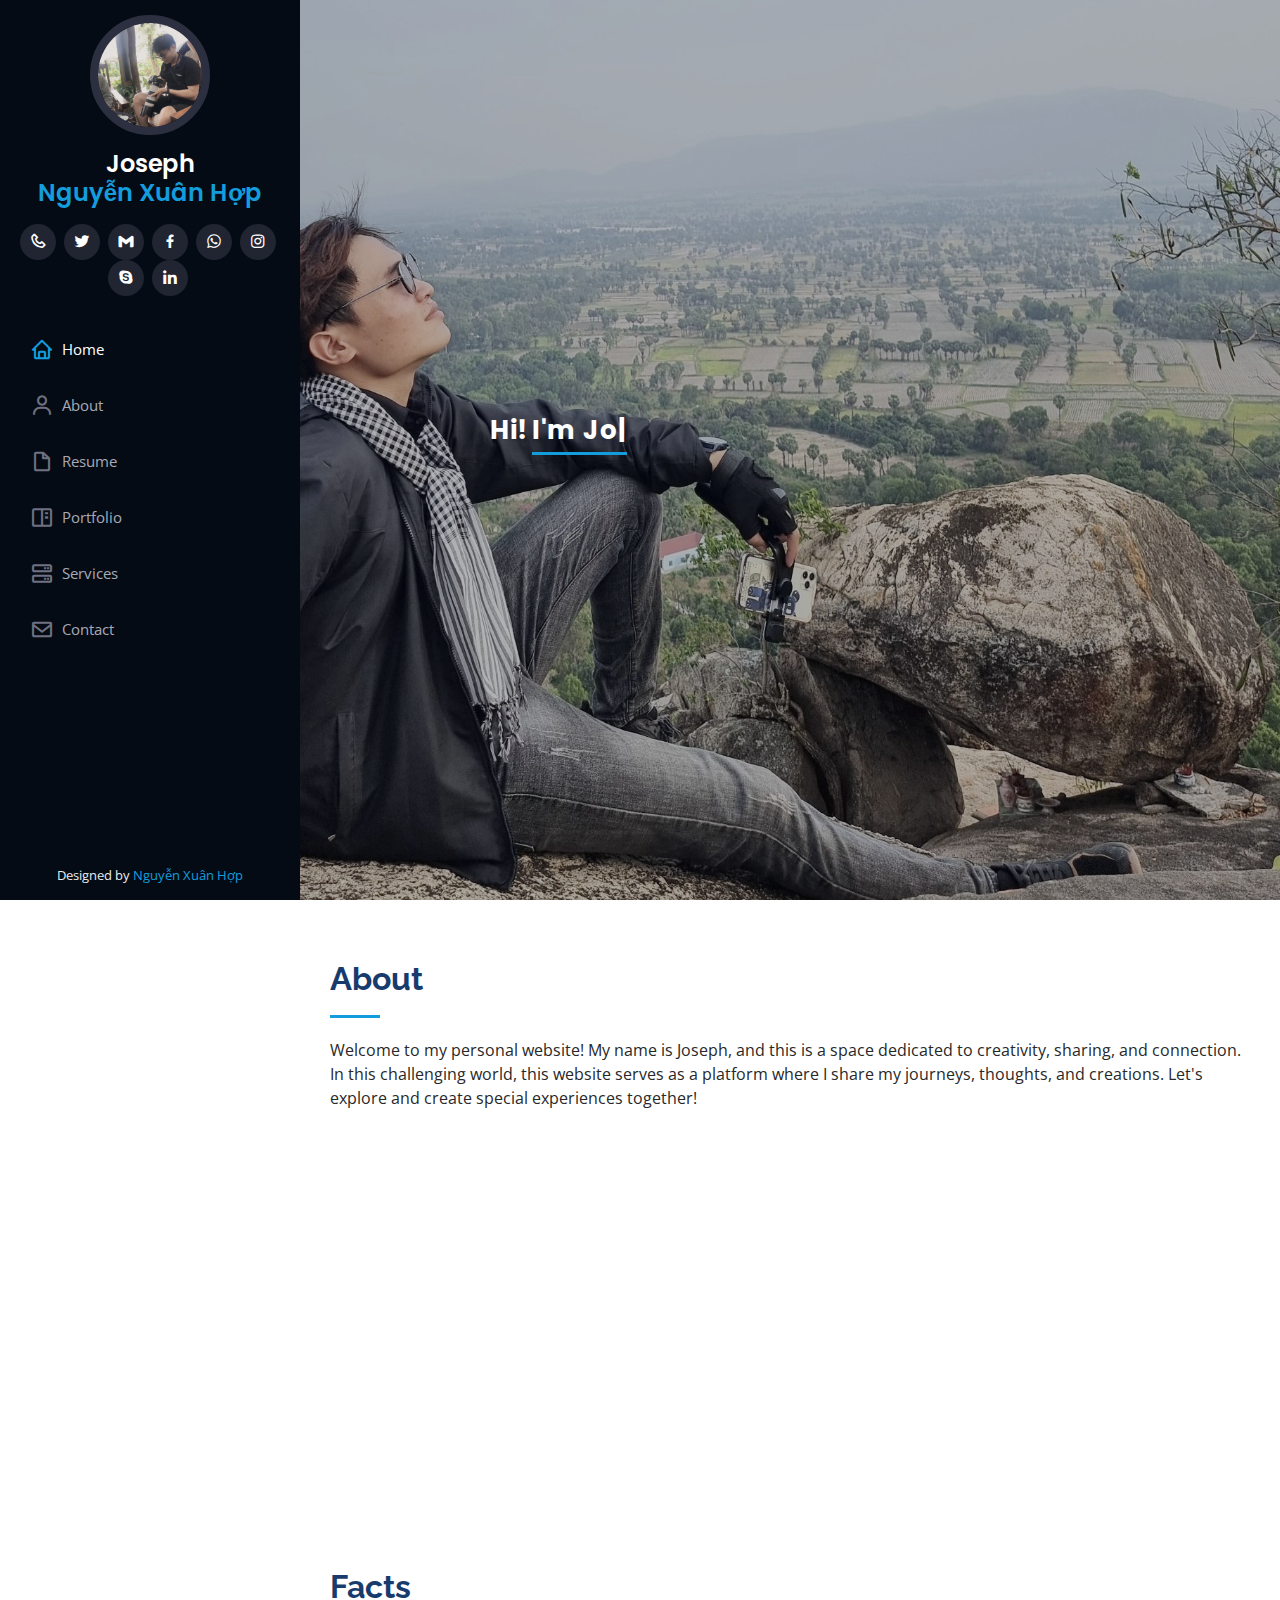
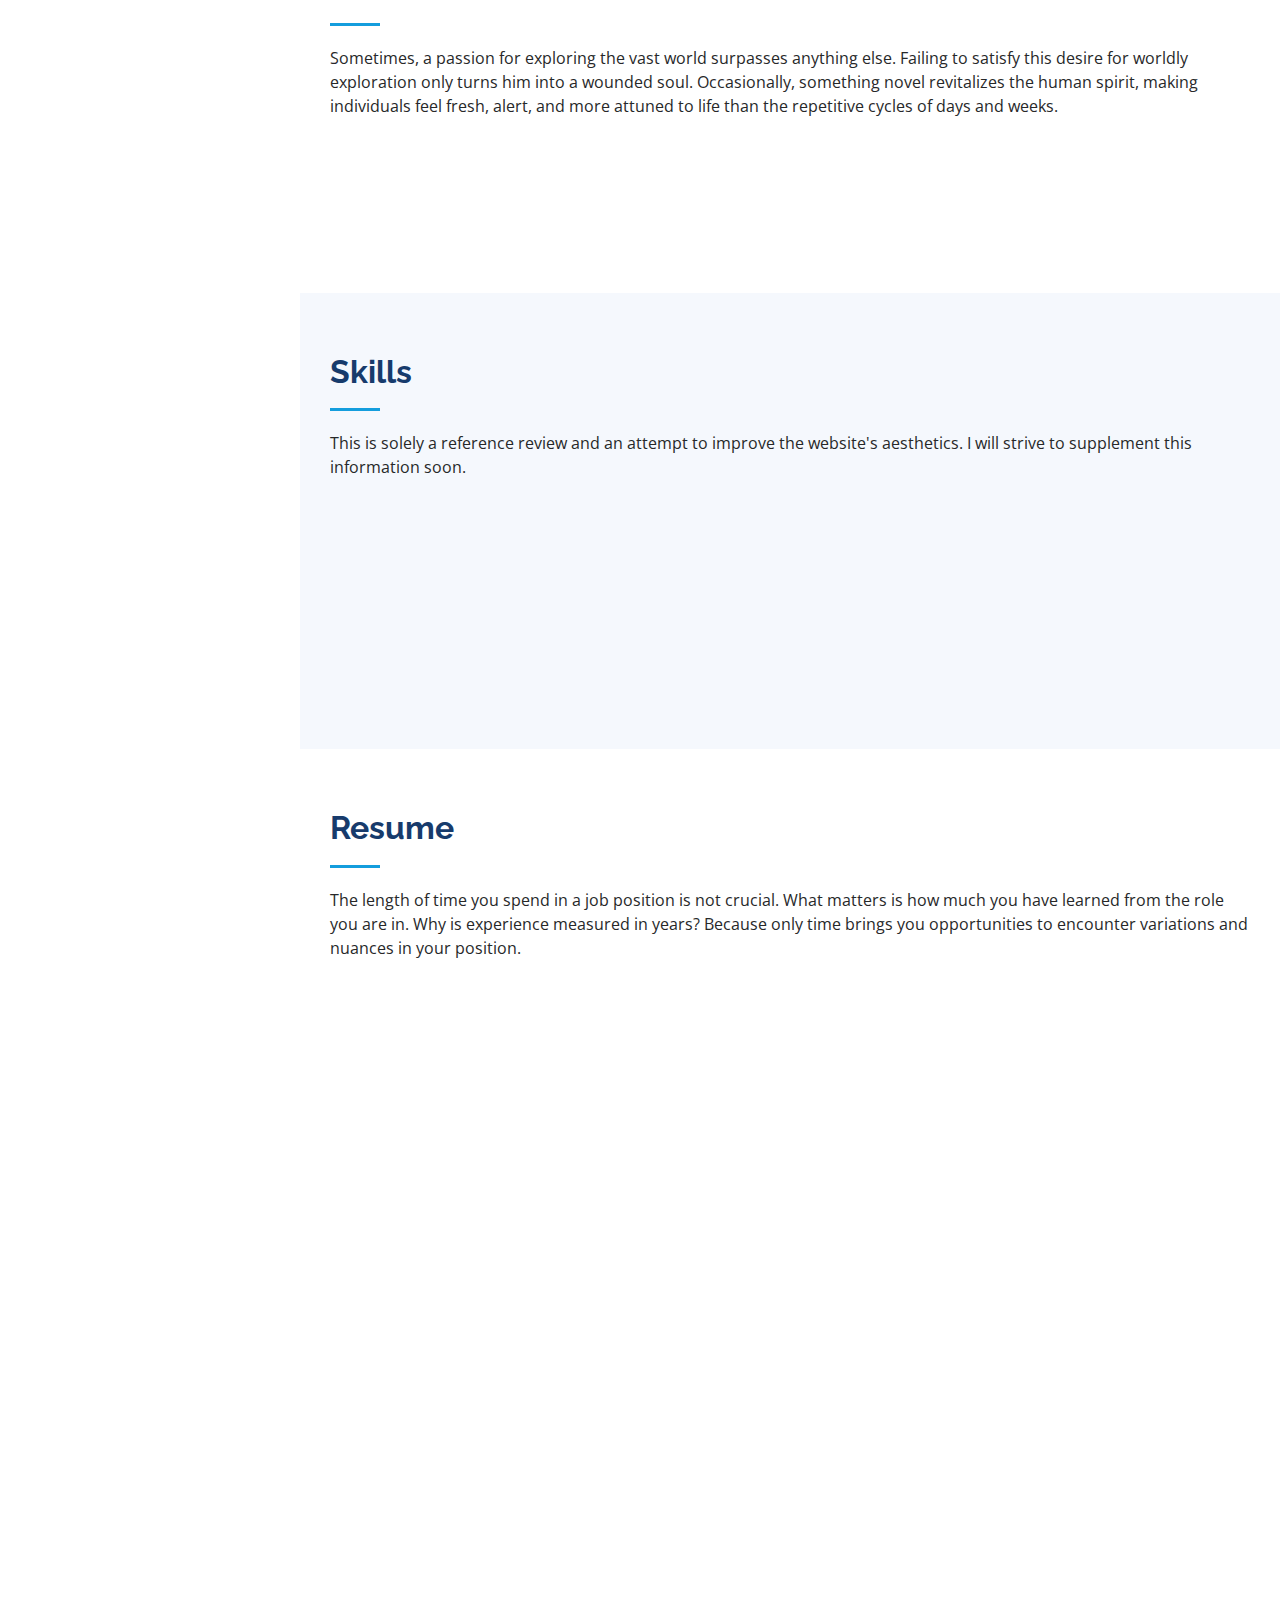
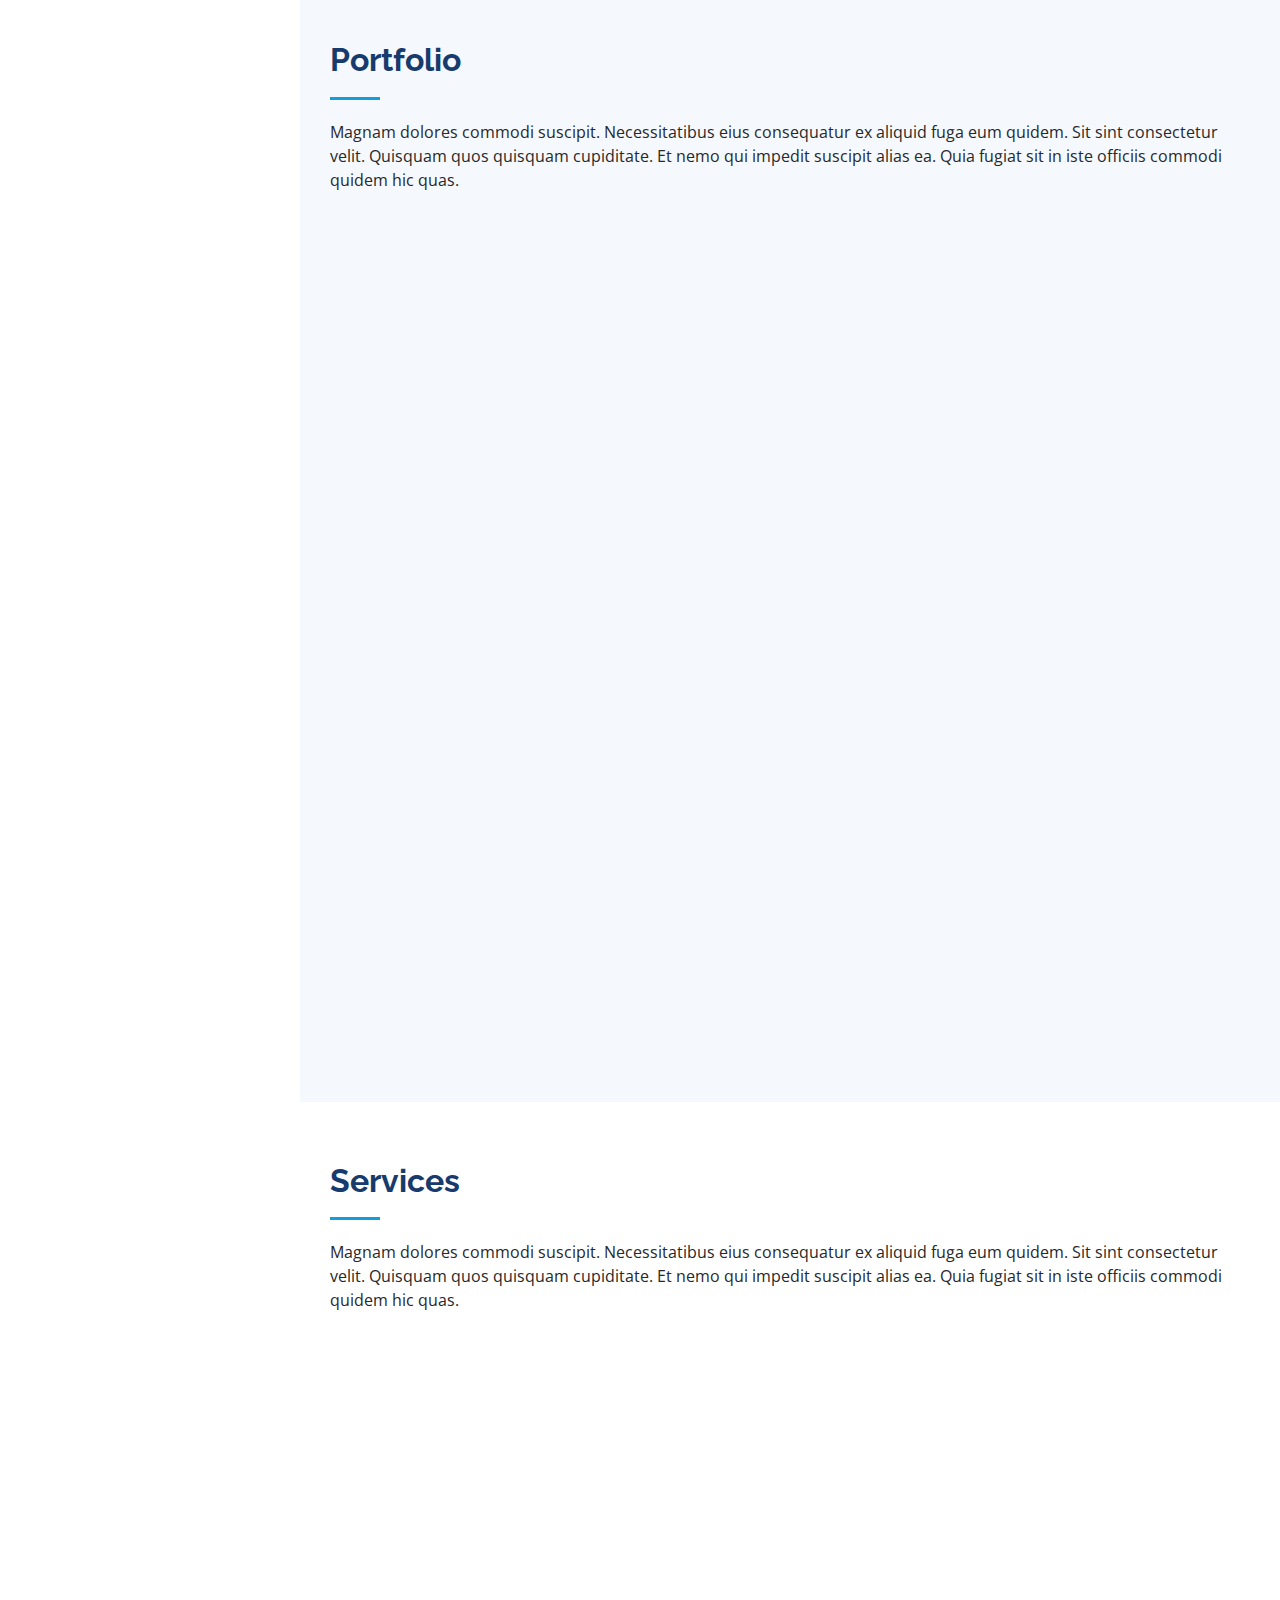
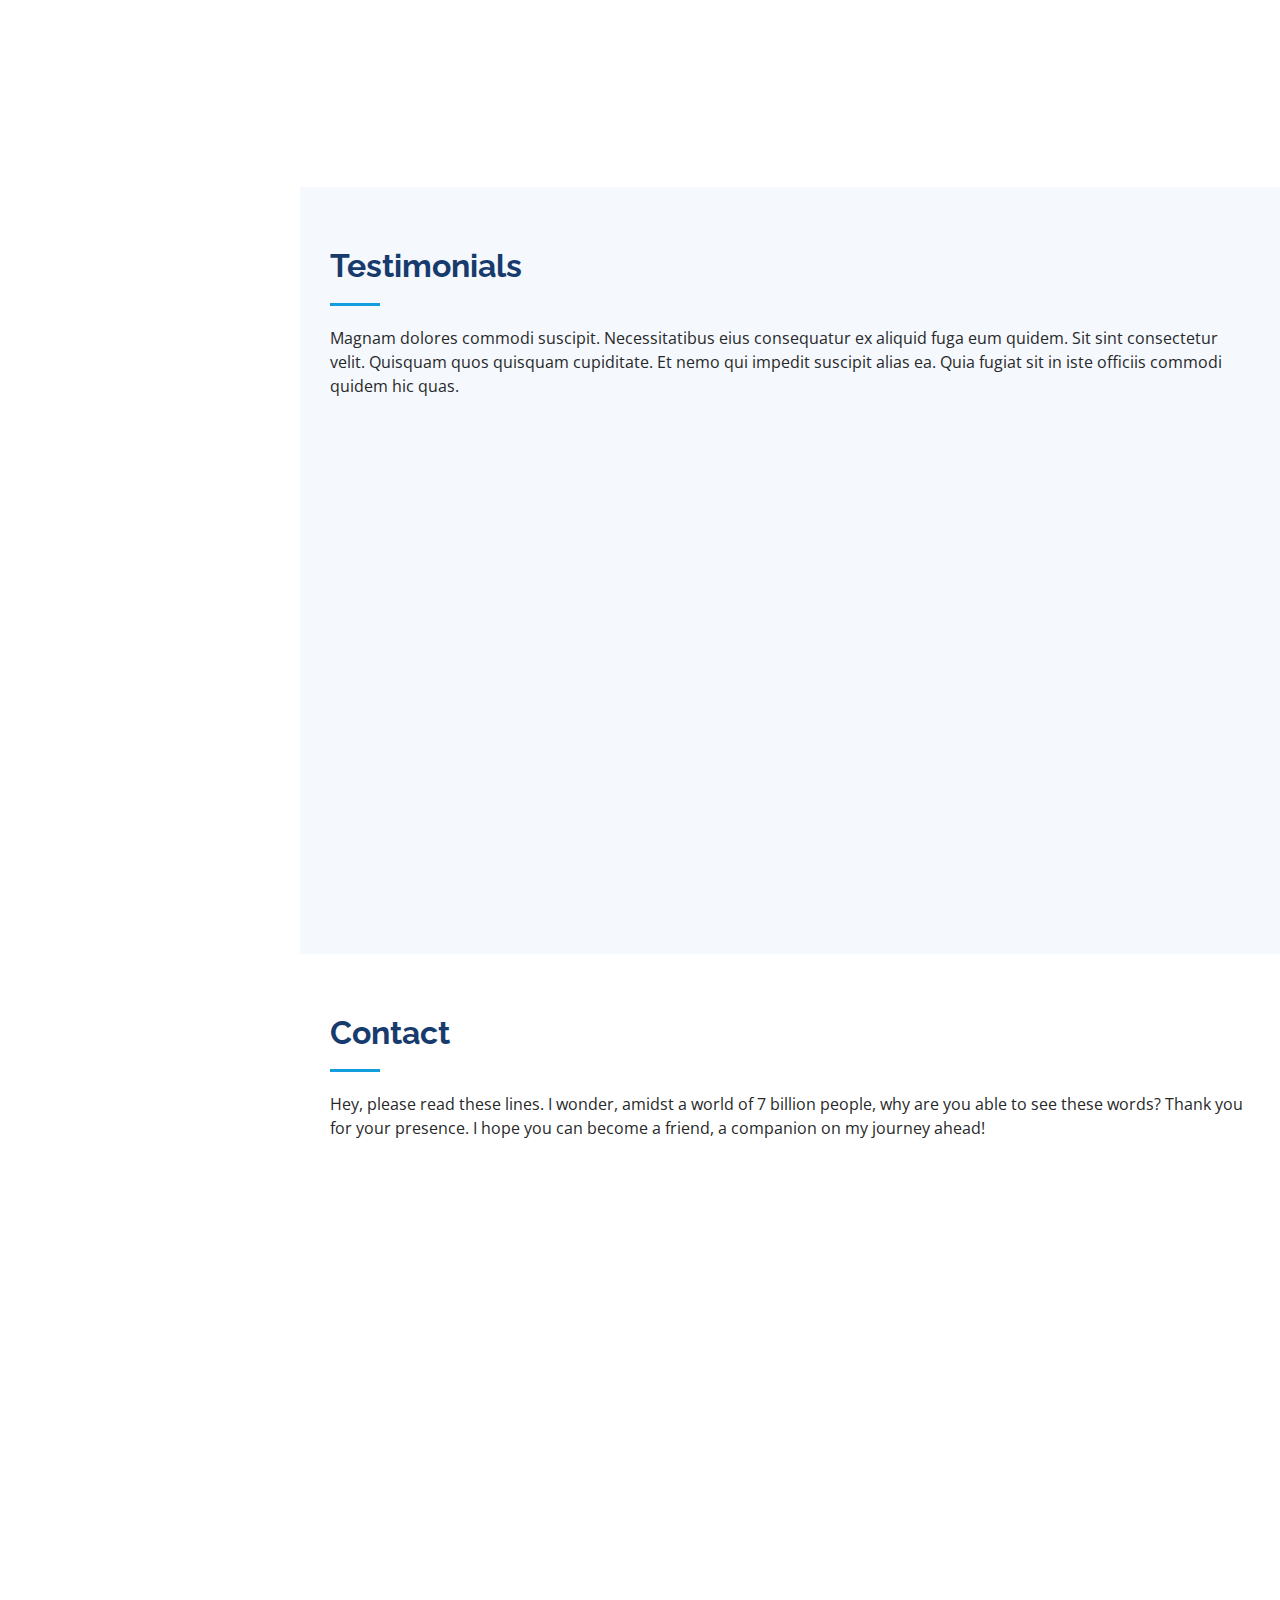
==== commit d9bcb4a5: "Add files via upload" ====
--- a/index.html
+++ b/index.html
@@ -1,221 +1,689 @@
 <!DOCTYPE html>
 <html lang="en">
-    <head>
-        <meta charset="utf-8">
-        <title>Nguyễn Xuân Hợp</title>
-        <meta content="width=device-width, initial-scale=1.0" name="viewport">
-        <meta content="Nguyễn Xuân Hợp" name="keywords">
-        <meta content="Nguyễn Xuân Hợp" name="description">
-
-        <!-- Favicon -->
-        <link href="img/favicon.png" rel="icon">
-
-        <!-- Google Fonts -->
-        <link href="https://fonts.googleapis.com/css2?family=Open+Sans:300;400;600;700;800&display=swap" rel="stylesheet">
-
-        <!-- Font Awesome -->
-        <link href="https://cdnjs.cloudflare.com/ajax/libs/font-awesome/5.10.0/css/all.min.css" rel="stylesheet">
-
-        <!-- Customized Bootstrap Stylesheet -->
-        <link href="css/style.css" rel="stylesheet">
-        <meta name="viewport" content="width=device-width, initial-scale=1.0">
-    </head>
-
-    <body>
-        <div class="wrapper">
-            <div class="sidebar">
-                <div class="sidebar-text d-flex flex-column h-100 justify-content-center text-center">
-                    <img class="mx-auto d-block w-75 bg-primary img-fluid rounded-circle mb-4 p-3" src="img/profile.jpg" alt="Image">
-                    <h1 class="font-weight-bold">XUAN HOP</h1>
-                    <p class="mb-4">
-                        Welcome to my personal website! My name is NGUYEN XUAN HOP, and this is a space dedicated to creativity, sharing, and connection. In this challenging world, this website serves as a platform where I share my journeys, thoughts, and creations. Let's explore and create special experiences together!
-                    </p>
-                    <div class="d-flex justify-content-center mb-5">
-                        <a class="btn btn-outline-primary mr-2" href="https://twitter.com/Mr_Hop_18"><i class="fab fa-twitter"></i></a>
-                        <a class="btn btn-outline-primary mr-2" href="https://www.facebook.com/hop.xuan.1801/"><i class="fab fa-facebook-f"></i></a>
-                        <a class="btn btn-outline-primary mr-2" href="https://www.linkedin.com/in/nguy%E1%BB%85n-xu%C3%A2n-h%E1%BB%A3p-5b54a61aa/"><i class="fab fa-linkedin-in"></i></a>
-                        <a class="btn btn-outline-primary mr-2" href="https://www.instagram.com/xuanhop1818/"><i class="fab fa-instagram"></i></a>
-                    </div>
-                    <a href="" class="btn btn-lg btn-block btn-primary mt-auto">Hire Me</a>
+
+<head>
+  <meta charset="utf-8">
+  <meta content="width=device-width, initial-scale=1.0" name="viewport">
+
+  <title>Joseph - Profile</title>
+  <meta content="" name="description">
+  <meta content="" name="keywords">
+
+  <!-- Favicons -->
+  <link href="assets/img/favicon.png" rel="icon">
+  <link href="assets/img/apple-touch-icon.png" rel="apple-touch-icon">
+
+  <!-- Google Fonts -->
+  <link href="https://fonts.googleapis.com/css?family=Open+Sans:300,300i,400,400i,600,600i,700,700i|Raleway:300,300i,400,400i,500,500i,600,600i,700,700i|Poppins:300,300i,400,400i,500,500i,600,600i,700,700i" rel="stylesheet">
+
+  <!-- Vendor CSS Files -->
+  <link href="assets/vendor/aos/aos.css" rel="stylesheet">
+  <link href="assets/vendor/bootstrap/css/bootstrap.min.css" rel="stylesheet">
+  <link href="assets/vendor/bootstrap-icons/bootstrap-icons.css" rel="stylesheet">
+  <link href="assets/vendor/boxicons/css/boxicons.min.css" rel="stylesheet">
+  <link href="assets/vendor/glightbox/css/glightbox.min.css" rel="stylesheet">
+  <link href="assets/vendor/swiper/swiper-bundle.min.css" rel="stylesheet">
+
+  <!-- Main CSS File -->
+  <link href="assets/css/style.css" rel="stylesheet">
+
+</head>
+
+<body>
+
+  <!-- ======= Mobile nav toggle button ======= -->
+  <i class="bi bi-list mobile-nav-toggle d-xl-none"></i>
+
+  <!-- ======= Header ======= -->
+  <header id="header">
+    <div class="d-flex flex-column">
+
+      <div class="profile">
+        <img src="assets/img/profile-img.jpg" alt="" class="img-fluid rounded-circle">
+        <h1 class="text-light"><a href="index.html">Joseph</a></h1>
+        <h5 class="text-light"><a href="index.html">Nguyễn Xuân Hợp</a></h5>
+        <div class="social-links mt-3 text-center">
+          <a href="tel::0366760053" class="tel"><i class="bx bx-phone"></i></a>
+          <a href="https://twitter.com/Mr_Hop_18" class="twitter"><i class="bx bxl-twitter"></i></a>
+          <a href="#contact" class="zalo"><i class="bx bxl-gmail"></i></a>
+          <a href="https://www.facebook.com/hop.xuan.1801/" class="facebook"><i class="bx bxl-facebook"></i></a>
+          <a href="https://wa.me/0366760053"><i class="bx bxl-whatsapp"></i></a>
+          <a href="https://www.instagram.com/xuanhop1818/" class="instagram"><i class="bx bxl-instagram"></i></a>
+          <a href="https://join.skype.com/invite/WJ43T24cQCcC" class="google-plus"><i class="bx bxl-skype"></i></a>
+          <a href="https://www.linkedin.com/in/nguy%E1%BB%85n-xu%C3%A2n-h%E1%BB%A3p-5b54a61aa/" class="linkedin"><i class="bx bxl-linkedin"></i></a>
+        </div>
+      </div>
+
+      <nav id="navbar" class="nav-menu navbar">
+        <ul>
+          <li><a href="#hero" class="nav-link scrollto active"><i class="bx bx-home"></i> <span>Home</span></a></li>
+          <li><a href="#about" class="nav-link scrollto"><i class="bx bx-user"></i> <span>About</span></a></li>
+          <li><a href="#resume" class="nav-link scrollto"><i class="bx bx-file-blank"></i> <span>Resume</span></a></li>
+          <li><a href="#portfolio" class="nav-link scrollto"><i class="bx bx-book-content"></i> <span>Portfolio</span></a></li>
+          <li><a href="#services" class="nav-link scrollto"><i class="bx bx-server"></i> <span>Services</span></a></li>
+          <li><a href="#contact" class="nav-link scrollto"><i class="bx bx-envelope"></i> <span>Contact</span></a></li>
+        </ul>
+      </nav><!-- .nav-menu -->
+    </div>
+  </header><!-- End Header -->
+
+  <!-- ======= Hero Section ======= -->
+  <section id="hero" class="d-flex flex-column justify-content-center align-items-center">
+    <div class="hero-container" data-aos="fade-in">
+      <h1></h1>
+      <h1><p>Hi! <span class="typed" data-typed-items=" I'm Joseph, I love you 3000!"></span></p></h1>
+    </div>
+  </section><!-- End Hero -->
+
+  <main id="main">
+
+    <!-- ======= About Section ======= -->
+    <section id="about" class="about">
+      <div class="container">
+
+        <div class="section-title">
+          <h2>About</h2>
+          <p>Welcome to my personal website! My name is Joseph, and this is a space dedicated to creativity, sharing, and connection. In this challenging world, this website serves as a platform where I share my journeys, thoughts, and creations. Let's explore and create special experiences together!</p>
+        </div>
+
+        <div class="row">
+          <div class="col-lg-4" data-aos="fade-right">
+            <img src="assets/img/profile-img.jpg" class="img-fluid" alt="">
+          </div>
+          <div class="col-lg-8 pt-4 pt-lg-0 content" data-aos="fade-left">
+            <h3>Network Engineer &amp; Presales</h3>
+            <p class="fst-italic">
+              Wishing for myself to always exert my full effort in everything I do so that, regardless of the outcome, I will have no regrets.
+            </p>
+            <div class="row">
+              <div class="col-lg-6">
+                <ul>
+                  <li><i class="bi bi-chevron-right"></i> <strong>Website:</strong> <span>www.xuanhop.com</span></li>
+                  <li><i class="bi bi-chevron-right"></i> <strong>Phone:</strong> <span>+84 366 760 053</span></li>
+                  <li><i class="bi bi-chevron-right"></i> <strong>City:</strong> <span>Ho Chi Minh, VN</span></li>
+                </ul>
+              </div>
+              <div class="col-lg-6">
+                <ul>
+                  <li><i class="bi bi-chevron-right"></i> <strong>Degree:</strong> <span>Master</span></li>
+                  <li><i class="bi bi-chevron-right"></i> <strong>Email:</strong> <span>xuanhop180197@gmail.com</span></li>
+                  <li><i class="bi bi-chevron-right"></i> <strong>Freelance:</strong> <span>Available</span></li>
+                </ul>
+              </div>
+            </div>
+            <p>
+              In the same event, if viewed through a positive lens, everything that unfolds is positive. On the contrary, from a negative perspective, everything can appear bleak. However, an intelligent person is one who perceives the truth.
+            </p>
+          </div>
+        </div>
+
+      </div>
+    </section><!-- End About Section -->
+
+    <!-- ======= Facts Section ======= -->
+    <section id="facts" class="facts">
+      <div class="container">
+
+        <div class="section-title">
+          <h2>Facts</h2>
+          <p>Sometimes, a passion for exploring the vast world surpasses anything else. Failing to satisfy this desire for worldly exploration only turns him into a wounded soul. Occasionally, something novel revitalizes the human spirit, making individuals feel fresh, alert, and more attuned to life than the repetitive cycles of days and weeks.</p>
+        </div>
+
+        <div class="row no-gutters">
+
+          <div class="col-lg-3 col-md-6 d-md-flex align-items-md-stretch" data-aos="fade-up">
+            <div class="count-box">
+              <i class="bi bi-emoji-smile"></i>
+              <span data-purecounter-start="0" data-purecounter-end="232" data-purecounter-duration="1" class="purecounter"></span>
+              <p><strong></strong> </p>
+            </div>
+          </div>
+
+          <div class="col-lg-3 col-md-6 d-md-flex align-items-md-stretch" data-aos="fade-up" data-aos-delay="100">
+            <div class="count-box">
+              <i class="bi bi-journal-richtext"></i>
+              <span data-purecounter-start="0" data-purecounter-end="521" data-purecounter-duration="1" class="purecounter"></span>
+              <p><strong></strong> </p>
+            </div>
+          </div>
+
+          <div class="col-lg-3 col-md-6 d-md-flex align-items-md-stretch" data-aos="fade-up" data-aos-delay="200">
+            <div class="count-box">
+              <i class="bi bi-headset"></i>
+              <span data-purecounter-start="0" data-purecounter-end="1453" data-purecounter-duration="1" class="purecounter"></span>
+              <p><strong></strong> </p>
+            </div>
+          </div>
+
+          <div class="col-lg-3 col-md-6 d-md-flex align-items-md-stretch" data-aos="fade-up" data-aos-delay="300">
+            <div class="count-box">
+              <i class="bi bi-people"></i>
+              <span data-purecounter-start="0" data-purecounter-end="32" data-purecounter-duration="1" class="purecounter"></span>
+              <p><strong></strong></p>
+            </div>
+          </div>
+
+        </div>
+
+      </div>
+    </section><!-- End Facts Section -->
+
+    <!-- ======= Skills Section ======= -->
+    <section id="skills" class="skills section-bg">
+      <div class="container">
+
+        <div class="section-title">
+          <h2>Skills</h2>
+          <p>This is solely a reference review and an attempt to improve the website's aesthetics. I will strive to supplement this information soon.</p>
+        </div>
+
+        <div class="row skills-content">
+
+          <div class="col-lg-6" data-aos="fade-up">
+
+            <div class="progress">
+              <span class="skill">Commucation <i class="val">96%</i></span>
+              <div class="progress-bar-wrap">
+                <div class="progress-bar" role="progressbar" aria-valuenow="96" aria-valuemin="0" aria-valuemax="100"></div>
+              </div>
+            </div>
+
+            <div class="progress">
+              <span class="skill">Teamwork Effective <i class="val">90%</i></span>
+              <div class="progress-bar-wrap">
+                <div class="progress-bar" role="progressbar" aria-valuenow="90" aria-valuemin="0" aria-valuemax="100"></div>
+              </div>
+            </div>
+
+            <div class="progress">
+              <span class="skill">Time Management<i class="val">80%</i></span>
+              <div class="progress-bar-wrap">
+                <div class="progress-bar" role="progressbar" aria-valuenow="80" aria-valuemin="0" aria-valuemax="100"></div>
+              </div>
+            </div>
+
+          </div>
+
+          <div class="col-lg-6" data-aos="fade-up" data-aos-delay="100">
+
+            <div class="progress">
+              <span class="skill">Building Web <i class="val">70%</i></span>
+              <div class="progress-bar-wrap">
+                <div class="progress-bar" role="progressbar" aria-valuenow="70" aria-valuemin="0" aria-valuemax="100"></div>
+              </div>
+            </div>
+
+            <div class="progress">
+              <span class="skill">Problem solving <i class="val">90%</i></span>
+              <div class="progress-bar-wrap">
+                <div class="progress-bar" role="progressbar" aria-valuenow="90" aria-valuemin="0" aria-valuemax="100"></div>
+              </div>
+            </div>
+
+            <div class="progress">
+              <span class="skill">Photoshop/Design <i class="val">55%</i></span>
+              <div class="progress-bar-wrap">
+                <div class="progress-bar" role="progressbar" aria-valuenow="55" aria-valuemin="0" aria-valuemax="100"></div>
+              </div>
+            </div>
+
+          </div>
+
+        </div>
+
+      </div>
+    </section><!-- End Skills Section -->
+
+    <!-- ======= Resume Section ======= -->
+    <section id="resume" class="resume">
+      <div class="container">
+
+        <div class="section-title">
+          <h2>Resume</h2>
+          <p>The length of time you spend in a job position is not crucial. What matters is how much you have learned from the role you are in. Why is experience measured in years? Because only time brings you opportunities to encounter variations and nuances in your position.</p>
+        </div>
+
+        <div class="row">
+          <div class="col-lg-6" data-aos="fade-up">
+            <h3 class="resume-title">Sumary</h3>
+            <div class="resume-item pb-0">
+              <h4>Joseph.</h4>
+              <p><em>With approximately 5 years of studying networks and 3 years of practical experience, networking is not just a career path for me; it's also my companion.</em></p>
+              <ul>
+                <li>Come from Binh Thuan provice</li>
+                <li>(+84) 366 760 053</li>
+                <li>xuanhop180197@gmail.com</li>
+              </ul>
+            </div>
+
+            <h3 class="resume-title">Education</h3>
+            <div class="resume-item">
+              <h4>College student</h4>
+              <h5>2016 - 2021</h5>
+              <p><em>UNIVERSITY OF TRANSPORT AND COMMUNICATIONS CAMPUS IN HO CHI MINH CITY</em></p>
+              <p>Major: Telecommunications Engineering</p>
+            </div>
+            <div class="resume-item">
+              <h4>Master's Program</h4>
+              <h5>2021 - 2024</h5>
+              <p><em>UNIVERSITY OF TRANSPORT AND COMMUNICATIONS CAMPUS IN HO CHI MINH CITY</em></p>
+              <p>Major: Telecommunications Engineering</p>
+            </div>
+          </div>
+          <div class="col-lg-6" data-aos="fade-up" data-aos-delay="100">
+            <h3 class="resume-title">Professional Experience</h3>
+            <div class="resume-item">
+              <h4>Network Engineer</h4>
+              <h5>3/2021 - 6/2023 </h5>
+              <p><em>NetNam Corp</em></p>
+              <ul>
+                <li>Implemented services and systems for customers based on solutions proposed by the Presales department.</li>
+                <li>Received and supported the resolution of technical issues for customers. </li>
+                <li>Participated in the research and implementation of internal company projects.</li>
+                <li>Conducted surveys and provided advice to NetNam's customers regarding services.</li>
+                <b>Temporary Teamlead (from 6/2022-3/2023)</b>
+                <ul>
+                <li>Personnel Management</li>
+                  <ul>
+                    <li> Managed a team of 4 employees.</li>
+                    <li> Ensured the company's service culture was upheld within the team.</li>
+                    <li> Managed the quality of customer support services for the 5-star hotel segment.</li>
+                    <li> Ensured team performance, training, and development of employees.</li>
+                    <li> Proposed and implemented improvements to enhance work quality.</li>
+                    <li> Developed and updated operational procedures for the team.</li>
+                  </ul>
+                <li>Operational Management</li>
+                  <ul>
+                    <li>Implemented services: Internet Leased Line, Metronet, FTTx, SI, Managed Services.</li>
+                    <li>Provided customer support throughout the service usage period.</li> 
+                    <li>Handled escalated cases from team members.</li>
+                  </ul>
+                <li>Addressed requests from deputy/department head</li>
+                  <ul>
+                    <li>Regularly reported team and department activities.</li>
+                    <li>Handled tasks and requests from the department head.</li>
+                  </ul>
+                <li>Service Development</li>
+                  <ul>
+                    <li>Participated in projects to develop and improve services for the company's enterprise segment.</li>
+                    <li>Collaborated closely with Sales and Service Development departments to make proposals.</li> 
+                    <li>Coordinated the deployment of improvements and add-ons for the enterprise customer base.</li>
+                  </ul>
+                </ul>
+                <li><b>Achievements:</b> Some achievements within the department</li>
+                  <ul>
+                    <li>Received praise and positive feedback from customers.</li>
+                    <li>Effectively handled team incidents.</li>  
+                    <li>Achieved the highest performance in the team for the quarter.</li>
+                  </ul>
+              </ul>
+            </div>
+            <div class="resume-item">
+              <h4>Network Presales</h4>
+              <h5>4/2023 - now</h5>
+              <p><em>NetNam corp</em></p>
+              <ul>
+                <li>Researched, analyzed requirements, and built systems, IT solutions suitable for the needs and direction of customers and partners.</li>
+                <li>Advised and supported the sales department in the sales process and created Bills of Materials (BoM) for products (switch, wifi, router, firewall) for brands such as Cisco, Ruckus, Juniper, Aruba, and related LAN, WAN, Security systems.</li>
+                <li>Grasped services, solutions, and products related to IT/Telecommunications integration.</li>
+                <li>Researched, tested, compared, and evaluated new products and technologies.</li>
+                <li>Supported the update of information and training on new products and solutions for sales staff. </li>
+              </ul>
+            </div>
+          </div>
+        </div>
+
+      </div>
+    </section><!-- End Resume Section -->
+
+    <!-- ======= Portfolio Section ======= -->
+    <section id="portfolio" class="portfolio section-bg">
+      <div class="container">
+
+        <div class="section-title">
+          <h2>Portfolio</h2>
+          <p>Magnam dolores commodi suscipit. Necessitatibus eius consequatur ex aliquid fuga eum quidem. Sit sint consectetur velit. Quisquam quos quisquam cupiditate. Et nemo qui impedit suscipit alias ea. Quia fugiat sit in iste officiis commodi quidem hic quas.</p>
+        </div>
+
+        <div class="row" data-aos="fade-up">
+          <div class="col-lg-12 d-flex justify-content-center">
+            <ul id="portfolio-flters">
+              <li data-filter="*" class="filter-active">All</li>
+              <li data-filter=".filter-app">App</li>
+              <li data-filter=".filter-card">Card</li>
+              <li data-filter=".filter-web">Web</li>
+            </ul>
+          </div>
+        </div>
+
+        <div class="row portfolio-container" data-aos="fade-up" data-aos-delay="100">
+
+          <div class="col-lg-4 col-md-6 portfolio-item filter-app">
+            <div class="portfolio-wrap">
+              <img src="assets/img/portfolio/portfolio-1.jpg" class="img-fluid" alt="">
+              <div class="portfolio-links">
+                <a href="assets/img/portfolio/portfolio-1.jpg" data-gallery="portfolioGallery" class="portfolio-lightbox" title="App 1"><i class="bx bx-plus"></i></a>
+                <a href="portfolio-details.html" title="More Details"><i class="bx bx-link"></i></a>
+              </div>
+            </div>
+          </div>
+
+          <div class="col-lg-4 col-md-6 portfolio-item filter-web">
+            <div class="portfolio-wrap">
+              <img src="assets/img/portfolio/portfolio-2.jpg" class="img-fluid" alt="">
+              <div class="portfolio-links">
+                <a href="assets/img/portfolio/portfolio-2.jpg" data-gallery="portfolioGallery" class="portfolio-lightbox" title="Web 3"><i class="bx bx-plus"></i></a>
+                <a href="portfolio-details.html" title="More Details"><i class="bx bx-link"></i></a>
+              </div>
+            </div>
+          </div>
+
+          <div class="col-lg-4 col-md-6 portfolio-item filter-app">
+            <div class="portfolio-wrap">
+              <img src="assets/img/portfolio/portfolio-3.jpg" class="img-fluid" alt="">
+              <div class="portfolio-links">
+                <a href="assets/img/portfolio/portfolio-3.jpg" data-gallery="portfolioGallery" class="portfolio-lightbox" title="App 2"><i class="bx bx-plus"></i></a>
+                <a href="portfolio-details.html" title="More Details"><i class="bx bx-link"></i></a>
+              </div>
+            </div>
+          </div>
+
+          <div class="col-lg-4 col-md-6 portfolio-item filter-card">
+            <div class="portfolio-wrap">
+              <img src="assets/img/portfolio/portfolio-4.jpg" class="img-fluid" alt="">
+              <div class="portfolio-links">
+                <a href="assets/img/portfolio/portfolio-4.jpg" data-gallery="portfolioGallery" class="portfolio-lightbox" title="Card 2"><i class="bx bx-plus"></i></a>
+                <a href="portfolio-details.html" title="More Details"><i class="bx bx-link"></i></a>
+              </div>
+            </div>
+          </div>
+
+          <div class="col-lg-4 col-md-6 portfolio-item filter-web">
+            <div class="portfolio-wrap">
+              <img src="assets/img/portfolio/portfolio-5.jpg" class="img-fluid" alt="">
+              <div class="portfolio-links">
+                <a href="assets/img/portfolio/portfolio-5.jpg" data-gallery="portfolioGallery" class="portfolio-lightbox" title="Web 2"><i class="bx bx-plus"></i></a>
+                <a href="portfolio-details.html" title="More Details"><i class="bx bx-link"></i></a>
+              </div>
+            </div>
+          </div>
+
+          <div class="col-lg-4 col-md-6 portfolio-item filter-app">
+            <div class="portfolio-wrap">
+              <img src="assets/img/portfolio/portfolio-6.jpg" class="img-fluid" alt="">
+              <div class="portfolio-links">
+                <a href="assets/img/portfolio/portfolio-6.jpg" data-gallery="portfolioGallery" class="portfolio-lightbox" title="App 3"><i class="bx bx-plus"></i></a>
+                <a href="portfolio-details.html" title="More Details"><i class="bx bx-link"></i></a>
+              </div>
+            </div>
+          </div>
+
+          <div class="col-lg-4 col-md-6 portfolio-item filter-card">
+            <div class="portfolio-wrap">
+              <img src="assets/img/portfolio/portfolio-7.jpg" class="img-fluid" alt="">
+              <div class="portfolio-links">
+                <a href="assets/img/portfolio/portfolio-7.jpg" data-gallery="portfolioGallery" class="portfolio-lightbox" title="Card 1"><i class="bx bx-plus"></i></a>
+                <a href="portfolio-details.html" title="More Details"><i class="bx bx-link"></i></a>
+              </div>
+            </div>
+          </div>
+
+          <div class="col-lg-4 col-md-6 portfolio-item filter-card">
+            <div class="portfolio-wrap">
+              <img src="assets/img/portfolio/portfolio-8.jpg" class="img-fluid" alt="">
+              <div class="portfolio-links">
+                <a href="assets/img/portfolio/portfolio-8.jpg" data-gallery="portfolioGallery" class="portfolio-lightbox" title="Card 3"><i class="bx bx-plus"></i></a>
+                <a href="portfolio-details.html" title="More Details"><i class="bx bx-link"></i></a>
+              </div>
+            </div>
+          </div>
+
+          <div class="col-lg-4 col-md-6 portfolio-item filter-web">
+            <div class="portfolio-wrap">
+              <img src="assets/img/portfolio/portfolio-9.jpg" class="img-fluid" alt="">
+              <div class="portfolio-links">
+                <a href="assets/img/portfolio/portfolio-9.jpg" data-gallery="portfolioGallery" class="portfolio-lightbox" title="Web 3"><i class="bx bx-plus"></i></a>
+                <a href="portfolio-details.html" title="More Details"><i class="bx bx-link"></i></a>
+              </div>
+            </div>
+          </div>
+
+        </div>
+
+      </div>
+    </section><!-- End Portfolio Section -->
+
+    <!-- ======= Services Section ======= -->
+    <section id="services" class="services">
+      <div class="container">
+
+        <div class="section-title">
+          <h2>Services</h2>
+          <p>Magnam dolores commodi suscipit. Necessitatibus eius consequatur ex aliquid fuga eum quidem. Sit sint consectetur velit. Quisquam quos quisquam cupiditate. Et nemo qui impedit suscipit alias ea. Quia fugiat sit in iste officiis commodi quidem hic quas.</p>
+        </div>
+
+        <div class="row">
+          <div class="col-lg-4 col-md-6 icon-box" data-aos="fade-up">
+            <div class="icon"><i class="bi bi-briefcase"></i></div>
+            <h4 class="title"><a href="">Lorem Ipsum</a></h4>
+            <p class="description">Voluptatum deleniti atque corrupti quos dolores et quas molestias excepturi sint occaecati cupiditate non provident</p>
+          </div>
+          <div class="col-lg-4 col-md-6 icon-box" data-aos="fade-up" data-aos-delay="100">
+            <div class="icon"><i class="bi bi-card-checklist"></i></div>
+            <h4 class="title"><a href="">Dolor Sitema</a></h4>
+            <p class="description">Minim veniam, quis nostrud exercitation ullamco laboris nisi ut aliquip ex ea commodo consequat tarad limino ata</p>
+          </div>
+          <div class="col-lg-4 col-md-6 icon-box" data-aos="fade-up" data-aos-delay="200">
+            <div class="icon"><i class="bi bi-bar-chart"></i></div>
+            <h4 class="title"><a href="">Sed ut perspiciatis</a></h4>
+            <p class="description">Duis aute irure dolor in reprehenderit in voluptate velit esse cillum dolore eu fugiat nulla pariatur</p>
+          </div>
+          <div class="col-lg-4 col-md-6 icon-box" data-aos="fade-up" data-aos-delay="300">
+            <div class="icon"><i class="bi bi-binoculars"></i></div>
+            <h4 class="title"><a href="">Magni Dolores</a></h4>
+            <p class="description">Excepteur sint occaecat cupidatat non proident, sunt in culpa qui officia deserunt mollit anim id est laborum</p>
+          </div>
+          <div class="col-lg-4 col-md-6 icon-box" data-aos="fade-up" data-aos-delay="400">
+            <div class="icon"><i class="bi bi-brightness-high"></i></div>
+            <h4 class="title"><a href="">Nemo Enim</a></h4>
+            <p class="description">At vero eos et accusamus et iusto odio dignissimos ducimus qui blanditiis praesentium voluptatum deleniti atque</p>
+          </div>
+          <div class="col-lg-4 col-md-6 icon-box" data-aos="fade-up" data-aos-delay="500">
+            <div class="icon"><i class="bi bi-calendar4-week"></i></div>
+            <h4 class="title"><a href="">Eiusmod Tempor</a></h4>
+            <p class="description">Et harum quidem rerum facilis est et expedita distinctio. Nam libero tempore, cum soluta nobis est eligendi</p>
+          </div>
+        </div>
+
+      </div>
+    </section><!-- End Services Section -->
+
+    <!-- ======= Testimonials Section ======= -->
+    <section id="testimonials" class="testimonials section-bg">
+      <div class="container">
+
+        <div class="section-title">
+          <h2>Testimonials</h2>
+          <p>Magnam dolores commodi suscipit. Necessitatibus eius consequatur ex aliquid fuga eum quidem. Sit sint consectetur velit. Quisquam quos quisquam cupiditate. Et nemo qui impedit suscipit alias ea. Quia fugiat sit in iste officiis commodi quidem hic quas.</p>
+        </div>
+
+        <div class="testimonials-slider swiper" data-aos="fade-up" data-aos-delay="100">
+          <div class="swiper-wrapper">
+
+            <div class="swiper-slide">
+              <div class="testimonial-item" data-aos="fade-up">
+                <p>
+                  <i class="bx bxs-quote-alt-left quote-icon-left"></i>
+                  Proin iaculis purus consequat sem cure digni ssim donec porttitora entum suscipit rhoncus. Accusantium quam, ultricies eget id, aliquam eget nibh et. Maecen aliquam, risus at semper.
+                  <i class="bx bxs-quote-alt-right quote-icon-right"></i>
+                </p>
+                <img src="assets/img/testimonials/testimonials-1.jpg" class="testimonial-img" alt="">
+                <h3>Saul Goodman</h3>
+                <h4>Ceo &amp; Founder</h4>
+              </div>
+            </div><!-- End testimonial item -->
+
+            <div class="swiper-slide">
+              <div class="testimonial-item" data-aos="fade-up" data-aos-delay="100">
+                <p>
+                  <i class="bx bxs-quote-alt-left quote-icon-left"></i>
+                  Export tempor illum tamen malis malis eram quae irure esse labore quem cillum quid cillum eram malis quorum velit fore eram velit sunt aliqua noster fugiat irure amet legam anim culpa.
+                  <i class="bx bxs-quote-alt-right quote-icon-right"></i>
+                </p>
+                <img src="assets/img/testimonials/testimonials-2.jpg" class="testimonial-img" alt="">
+                <h3>Sara Wilsson</h3>
+                <h4>Designer</h4>
+              </div>
+            </div><!-- End testimonial item -->
+
+            <div class="swiper-slide">
+              <div class="testimonial-item" data-aos="fade-up" data-aos-delay="200">
+                <p>
+                  <i class="bx bxs-quote-alt-left quote-icon-left"></i>
+                  Enim nisi quem export duis labore cillum quae magna enim sint quorum nulla quem veniam duis minim tempor labore quem eram duis noster aute amet eram fore quis sint minim.
+                  <i class="bx bxs-quote-alt-right quote-icon-right"></i>
+                </p>
+                <img src="assets/img/testimonials/testimonials-3.jpg" class="testimonial-img" alt="">
+                <h3>Jena Karlis</h3>
+                <h4>Store Owner</h4>
+              </div>
+            </div><!-- End testimonial item -->
+
+            <div class="swiper-slide">
+              <div class="testimonial-item" data-aos="fade-up" data-aos-delay="300">
+                <p>
+                  <i class="bx bxs-quote-alt-left quote-icon-left"></i>
+                  Fugiat enim eram quae cillum dolore dolor amet nulla culpa multos export minim fugiat minim velit minim dolor enim duis veniam ipsum anim magna sunt elit fore quem dolore labore illum veniam.
+                  <i class="bx bxs-quote-alt-right quote-icon-right"></i>
+                </p>
+                <img src="assets/img/testimonials/testimonials-4.jpg" class="testimonial-img" alt="">
+                <h3>Matt Brandon</h3>
+                <h4>Freelancer</h4>
+              </div>
+            </div><!-- End testimonial item -->
+
+            <div class="swiper-slide">
+              <div class="testimonial-item" data-aos="fade-up" data-aos-delay="400">
+                <p>
+                  <i class="bx bxs-quote-alt-left quote-icon-left"></i>
+                  Quis quorum aliqua sint quem legam fore sunt eram irure aliqua veniam tempor noster veniam enim culpa labore duis sunt culpa nulla illum cillum fugiat legam esse veniam culpa fore nisi cillum quid.
+                  <i class="bx bxs-quote-alt-right quote-icon-right"></i>
+                </p>
+                <img src="assets/img/testimonials/testimonials-5.jpg" class="testimonial-img" alt="">
+                <h3>John Larson</h3>
+                <h4>Entrepreneur</h4>
+              </div>
+            </div><!-- End testimonial item -->
+
+          </div>
+          <div class="swiper-pagination"></div>
+        </div>
+
+      </div>
+    </section><!-- End Testimonials Section -->
+
+    <!-- ======= Contact Section ======= -->
+    <section id="contact" class="contact">
+      <div class="container">
+
+        <div class="section-title">
+          <h2>Contact</h2>
+          <p>Hey, please read these lines. I wonder, amidst a world of 7 billion people, why are you able to see these words? Thank you for your presence. I hope you can become a friend, a companion on my journey ahead! </p>
+        </div>
+
+        <div class="row" data-aos="fade-in">
+
+          <div class="col-lg-5 d-flex align-items-stretch">
+            <div class="info">
+              <div class="address">
+                <i class="bi bi-geo-alt"></i>
+                <h4>Location:</h4>
+                <p>10A Nguyen Thi Minh Khai, DaKao, Dictrict 1, Ho Chi Minh City</p>
+              </div>
+
+
+              <div class="email">
+                <i class="bi bi-envelope"></i>
+                <h4> Email:</h4>
+                <div>
+
+                  <p>xuanhop180197@gmail.com | hop.nx@netnam.vn</p>
+                
+                </div>  
+              </div>
+              <div class="phone">
+                <i class="bi bi-phone"></i>
+                <h4>Call:</h4>
+                <a href="tel::0366760053" class="tel"><p> +84 366 760 053</p></a>
+              </div>
+
+            </div>
+
+          </div>
+
+          <div class="col-lg-7 mt-5 mt-lg-0 d-flex align-items-stretch">
+            <form action="forms/contact.php" method="post" role="form" class="php-email-form">
+              <div class="row">
+                <div class="form-group col-md-6">
+                  <label for="name">Your Name</label>
+                  <input type="text" name="name" class="form-control" id="name" required>
                 </div>
-                <div class="sidebar-icon d-flex flex-column h-100 justify-content-center text-right">
-                    <i class="fas fa-2x fa-angle-double-right text-primary"></i>
+                <div class="form-group col-md-6">
+                  <label for="name">Your Email</label>
+                  <input type="email" class="form-control" name="email" id="email" required>
                 </div>
-            </div>
-            <div class="content">
-                <!-- Navbar Start -->
-                <div class="container p-0">
-                    <nav class="navbar navbar-expand-lg bg-secondary navbar-dark">
-                        <a href="" class="navbar-brand d-block d-lg-none">Navigation</a>
-                        <button type="button" class="navbar-toggler" data-toggle="collapse" data-target="#navbarCollapse">
-                            <span class="navbar-toggler-icon"></span>
-                        </button>
-                        <div class="collapse navbar-collapse justify-content-between" id="navbarCollapse">
-                            <div class="navbar-nav m-auto">
-                                <a href="index.html" class="nav-item nav-link active">Home</a>
-                                <a href="about.html" class="nav-item nav-link">About</a>
-                                <div class="nav-item dropdown">
-                                    <a href="#" class="nav-link dropdown-toggle" data-toggle="dropdown">Pages</a>
-                                    <div class="dropdown-menu">
-                                        <a href="blog.html" class="dropdown-item">Blog Grid</a>
-                                        <a href="single.html" class="dropdown-item">Blog Detail</a>
-                                    </div>
-                                </div>
-                                <a href="contact.html" class="nav-item nav-link">Contact</a>
-                            </div>
-                        </div>
-                    </nav>
-                </div>
-                <!-- Navbar End -->
-                
-                <!-- Carousel Start -->
-                <div class="container p-0">
-                    <div id="blog-carousel" class="carousel slide" data-ride="carousel">
-                        <div class="carousel-inner">
-                            <div class="carousel-item active">
-                                <img class="w-100" src="img/carousel-1.jpg" alt="Image">
-                                <div class="carousel-caption d-flex flex-column align-items-center justify-content-center">
-                                    <h2 class="mb-3 text-white font-weight-bold">Embarking on the Quest for an Enlightening Mentor</h2>
-                                    <div class="d-flex text-white">
-                                        <small class="mr-2"><i class="fa fa-calendar-alt"></i> 18-Jan-2018</small>
-                                        <small class="mr-2"><i class="fa fa-folder"></i> Web Design</small>
-                                        <small class="mr-2"><i class="fa fa-comments"></i> Comments</small>
-                                    </div>
-                                    <a href="" class="btn btn-lg btn-outline-light mt-4">Read More</a>
-                                </div>
-                            </div>
-                            <div class="carousel-item">
-                                <img class="w-100" src="img/carousel-2.jpg" alt="Image">
-                                <div class="carousel-caption d-flex flex-column align-items-center justify-content-center">
-                                    <h2 class="text-white font-weight-bold">Journey to Self-Improvement: Unveiling the Path to Personal Mastery</h2>
-                                    <div class="d-flex">
-                                        <small class="mr-2"><i class="fa fa-calendar-alt"></i>16-Apr-2019</small>
-                                        <small class="mr-2"><i class="fa fa-folder"></i> Web Design</small>
-                                        <small class="mr-2"><i class="fa fa-comments"></i> Comments</small>
-                                    </div>
-                                    <a href="" class="btn btn-lg btn-outline-light mt-4">Read More</a>
-                                </div>
-                            </div>
-                            <div class="carousel-item">
-                                <img class="w-100" src="img/carousel-3.jpg" alt="Image">
-                                <div class="carousel-caption d-flex flex-column align-items-center justify-content-center">
-                                    <h2 class="text-white font-weight-bold">Life's Work: A Journey Through One Individual's Career</h2>
-                                    <div class="d-flex">
-                                        <small class="mr-2"><i class="fa fa-calendar-alt"></i> 05-Agust-2019</small>
-                                        <small class="mr-2"><i class="fa fa-folder"></i> Web Design</small>
-                                        <small class="mr-2"><i class="fa fa-comments"></i> 15 Comments</small>
-                                    </div>
-                                    <a href="" class="btn btn-lg btn-outline-light mt-4">Read More</a>
-                                </div>
-                            </div>
-                        </div>
-                        <a class="carousel-control-prev" href="#blog-carousel" data-slide="prev">
-                            <span class="carousel-control-prev-icon"></span>
-                        </a>
-                        <a class="carousel-control-next" href="#blog-carousel" data-slide="next">
-                            <span class="carousel-control-next-icon"></span>
-                        </a>
-                    </div>
-                </div>
-                <!-- Carousel End -->
-                
-                
-                <!-- Blog List Start -->
-                <div class="container bg-white pt-5">
-                    <div class="row blog-item px-3 pb-5">
-                        <div class="col-md-5">
-                            <img class="img-fluid mb-4 mb-md-0" src="img/blog-1.jpg" alt="Image">
-                        </div>
-                        <div class="col-md-7">
-                            <h3 class="mt-md-4 px-md-3 mb-2 py-2 bg-white font-weight-bold">Embarking on the Quest for an Enlightening Mentor</h3>
-                            <div class="d-flex mb-3">
-                                <small class="mr-2 text-muted"><i class="fa fa-calendar-alt"></i> 18-Jan-2018</small>
-                                <small class="mr-2 text-muted"><i class="fa fa-folder"></i> Web Design</small>
-                                <small class="mr-2 text-muted"><i class="fa fa-comments"></i> Comments</small>
-                            </div>
-                            <p>
-                                On a quest for personal growth, I find myself on a transformative journey in search of a mentor who can truly guide me. It is often said that finding a genuine teacher is crucial, especially before the age of 30, as they play a vital role in shaping one's path to enlightenment and success. I am determined to seek the wisdom and guidance of a true mentor, recognizing the profound impact it can have on my life's trajectory.
-                            </p>
-                            <a class="btn btn-link p-0" href="">Read More <i class="fa fa-angle-right"></i></a>
-                        </div>
-                    </div>
-                    <div class="row blog-item px-3 pb-5">
-                        <div class="col-md-5">
-                            <img class="img-fluid mb-4 mb-md-0" src="img/blog-2.jpg" alt="Image">
-                        </div>
-                        <div class="col-md-7">
-                            <h3 class="mt-md-4 px-md-3 mb-2 py-2 bg-white font-weight-bold">Journey to Self-Improvement: Unveiling the Path to Personal Mastery</h3>
-                            <div class="d-flex mb-3">
-                                <small class="mr-2 text-muted"><i class="fa fa-calendar-alt"></i> 16-Apr-2019</small>
-                                <small class="mr-2 text-muted"><i class="fa fa-folder"></i> Web Design</small>
-                                <small class="mr-2 text-muted"><i class="fa fa-comments"></i> Comments</small>
-                            </div>
-                            <p>
-                                Beneath the canopy of self-discovery, my journey to self-improvement unfolds. In the pursuit of personal mastery, I navigate the labyrinth of life, seeking valuable lessons and transformative experiences. Through introspection and intentional growth, I aim to refine my skills, cultivate resilience, and forge a path towards becoming the best version of myself. This expedition is more than a quest for knowledge; it's a commitment to continual evolution and the realization of untapped potential. Join me on this odyssey of self-discovery and empowerment, as each step brings me closer to the fulfillment of my truest potential.
-                            </p>
-                            <a class="btn btn-link p-0" href="">Read More <i class="fa fa-angle-right"></i></a>
-                        </div>
-                    </div>
-                    <div class="row blog-item px-3 pb-5">
-                        <div class="col-md-5">
-                            <img class="img-fluid mb-4 mb-md-0" src="img/blog-3.jpg" alt="Image">
-                        </div>
-                        <div class="col-md-7">
-                            <h3 class="mt-md-4 px-md-3 mb-2 py-2 bg-white font-weight-bold">Life's Work: A Journey Through One Individual's Career</h3>
-                            <div class="d-flex mb-3">
-                                <small class="mr-2 text-muted"><i class="fa fa-calendar-alt"></i> 05-Agust-2019</small>
-                                <small class="mr-2 text-muted"><i class="fa fa-folder"></i> Web Design</small>
-                                <small class="mr-2 text-muted"><i class="fa fa-comments"></i> Comments</small>
-                            </div>
-                            <p>
-                                In the pages of one individual's career, a compelling story unfolds—a journey marked by challenges, triumphs, and the pursuit of purpose. Join this narrative as we explore the twists and turns, successes, and lessons learned on the path to professional fulfillment. From humble beginnings to significant milestones, this is a testament to the resilience and growth that a career can bring to one's life.
-                            </p>
-                            <a class="btn btn-link p-0" href="">Read More <i class="fa fa-angle-right"></i></a>
-                        </div>
-                    </div>
-                </div>
-                <!-- Blog List End -->
-                
-                
-                <!-- Subscribe Start -->
-                <div class="container py-5 px-4 bg-secondary text-center">
-                    <h1 class="text-white font-weight-bold">Subscribe My Newsletter</h1>
-                    <p class="text-white">Subscribe and get my latest article in your inbox</p>
-                    <form class="form-inline justify-content-center" method="post" action="process_subscription.php">
-                        <div class="input-group">
-                            <input type="text" class="form-control" placeholder="Your Email">
-                            <div class="input-group-append">
-                              <button class="btn btn-primary" type="submit">Subscribe</button>
-                            </div>
-                          </div>
-                    </form>
-                </div>
-                <!-- Subscribe End -->
-             
-                <!-- Footer Start -->
-                <div class="container py-4 bg-secondary text-center">
-                    <p class="m-0 text-white">
-                        &copy; <a class="text-white font-weight-bold" href="#"></a>Designed by <a class="text-white font-weight-bold" href="https://www.facebook.com/hop.xuan.1801/">Nguyễn Xuân Hợp</a>
-                    </p>
-                </div>
-                <!-- Footer End -->
-            </div>
-        </div>
-        
-        <!-- Back to Top -->
-        <a href="#" class="back-to-top"><i class="fa fa-angle-double-up"></i></a>
-        
-        <!-- JavaScript Libraries -->
-        <script src="https://code.jquery.com/jquery-3.4.1.min.js"></script>
-        <script src="https://stackpath.bootstrapcdn.com/bootstrap/4.4.1/js/bootstrap.bundle.min.js"></script>
-        <script src="lib/easing/easing.min.js"></script>
-        <script src="lib/waypoints/waypoints.min.js"></script>
-
-        <!-- Contact Javascript File -->
-        <script src="mail/jqBootstrapValidation.min.js"></script>
-        <script src="mail/contact.js"></script>
-
-        <!-- Template Javascript -->
-        <script src="js/main.js"></script>
-    </body>
-</html>
+              </div>
+              <div class="form-group">
+                <label for="name">Subject</label>
+                <input type="text" class="form-control" name="subject" id="subject" required>
+              </div>
+              <div class="form-group">
+                <label for="name">Message</label>
+                <textarea class="form-control" name="message" rows="10" required></textarea>
+              </div>
+              <div class="my-3">
+                <div class="loading">Loading</div>
+                <div class="error-message"></div>
+                <div class="sent-message">Your message has been sent. Thank you!</div>
+              </div>
+              <div class="text-center"><button type="submit">Send Message</button></div>
+            </form>
+          </div>
+
+        </div>
+
+      </div>
+    </section><!-- End Contact Section -->
+
+  </main><!-- End #main -->
+
+  <!-- ======= Footer ======= -->
+  <footer id="footer">
+    <div class="container">
+      <div class="copyright">
+      </div>
+      <div class="credits">
+        Designed by <a href="#">Nguyễn Xuân Hợp</a>
+      </div>
+    </div>
+  </footer><!-- End  Footer -->
+
+  <a href="#" class="back-to-top d-flex align-items-center justify-content-center"><i class="bi bi-arrow-up-short"></i></a>
+
+  <!-- Vendor JS Files -->
+  <script src="assets/vendor/purecounter/purecounter_vanilla.js"></script>
+  <script src="assets/vendor/aos/aos.js"></script>
+  <script src="assets/vendor/bootstrap/js/bootstrap.bundle.min.js"></script>
+  <script src="assets/vendor/glightbox/js/glightbox.min.js"></script>
+  <script src="assets/vendor/isotope-layout/isotope.pkgd.min.js"></script>
+  <script src="assets/vendor/swiper/swiper-bundle.min.js"></script>
+  <script src="assets/vendor/typed.js/typed.umd.js"></script>
+  <script src="assets/vendor/waypoints/noframework.waypoints.js"></script>
+  <script src="assets/vendor/php-email-form/validate.js"></script>
+
+  <!-- Template Main JS File -->
+  <script src="assets/js/main.js"></script>
+
+</body>
+
+</html>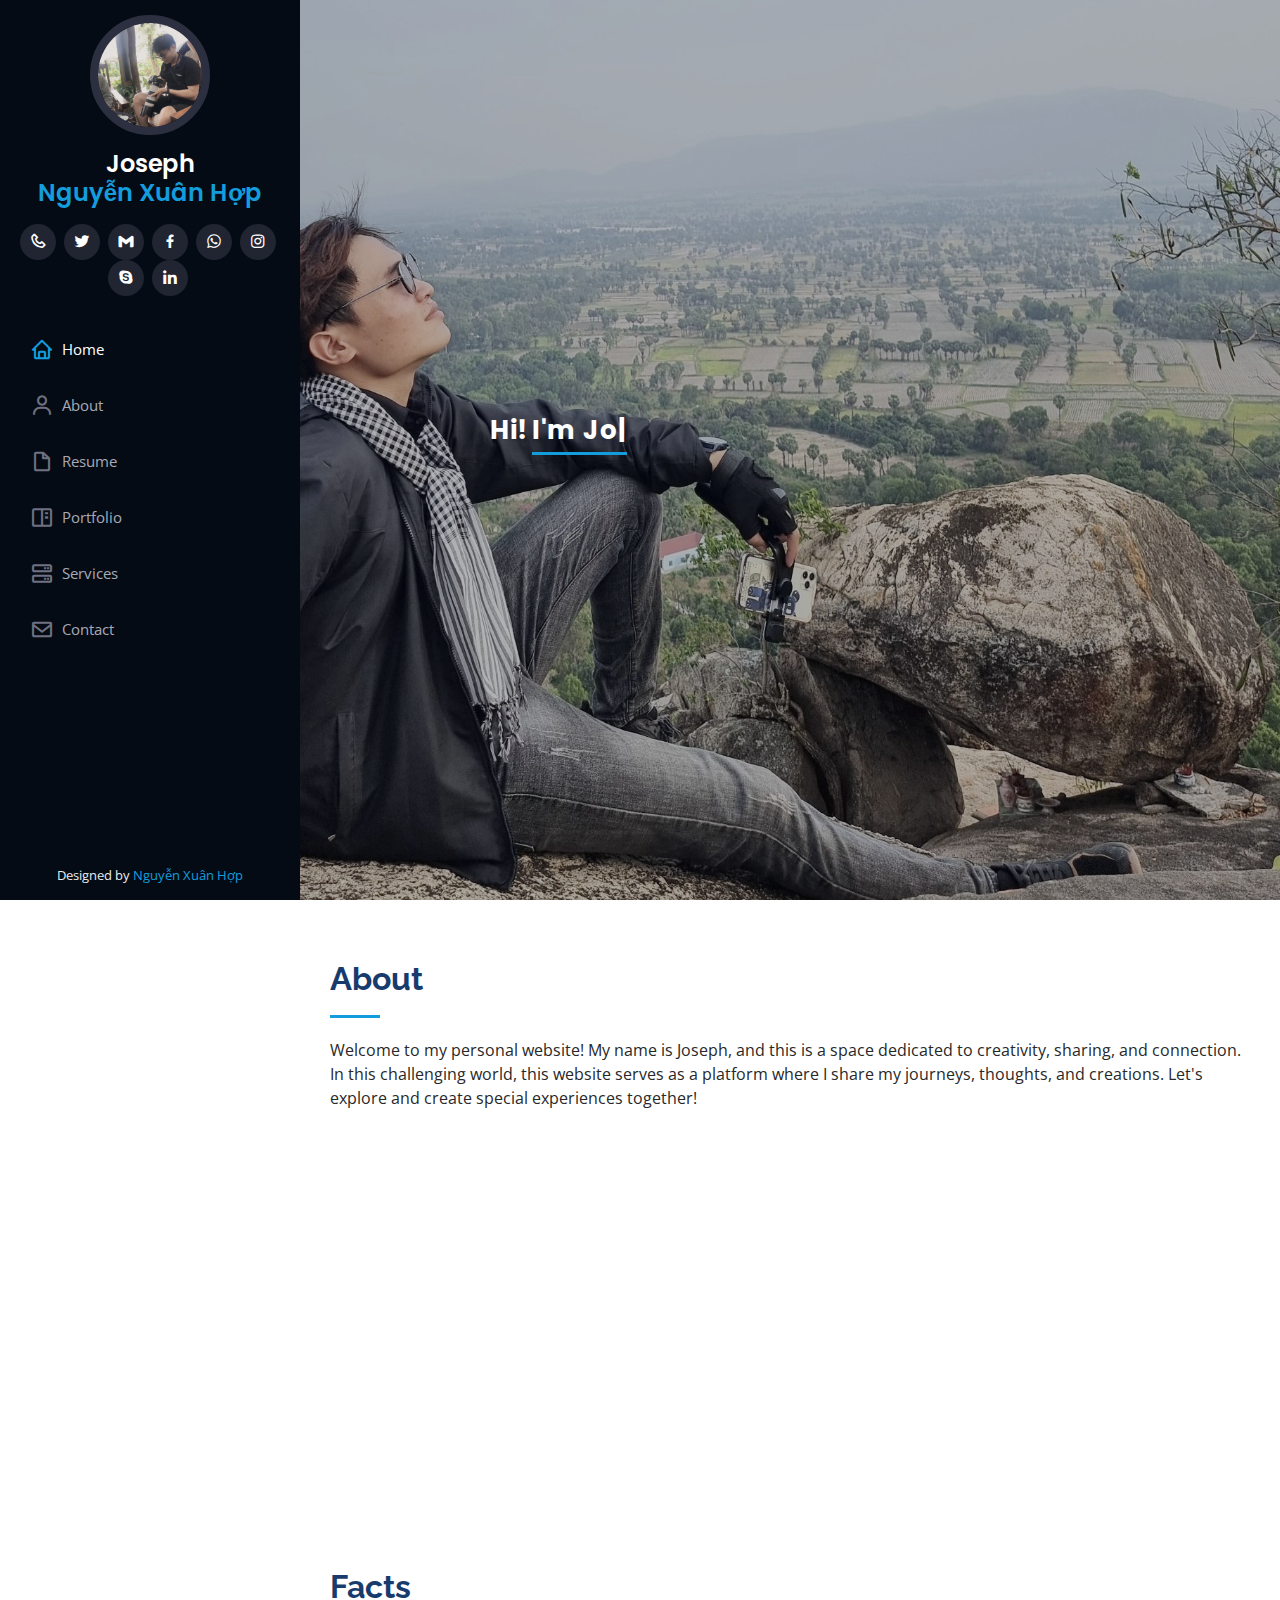
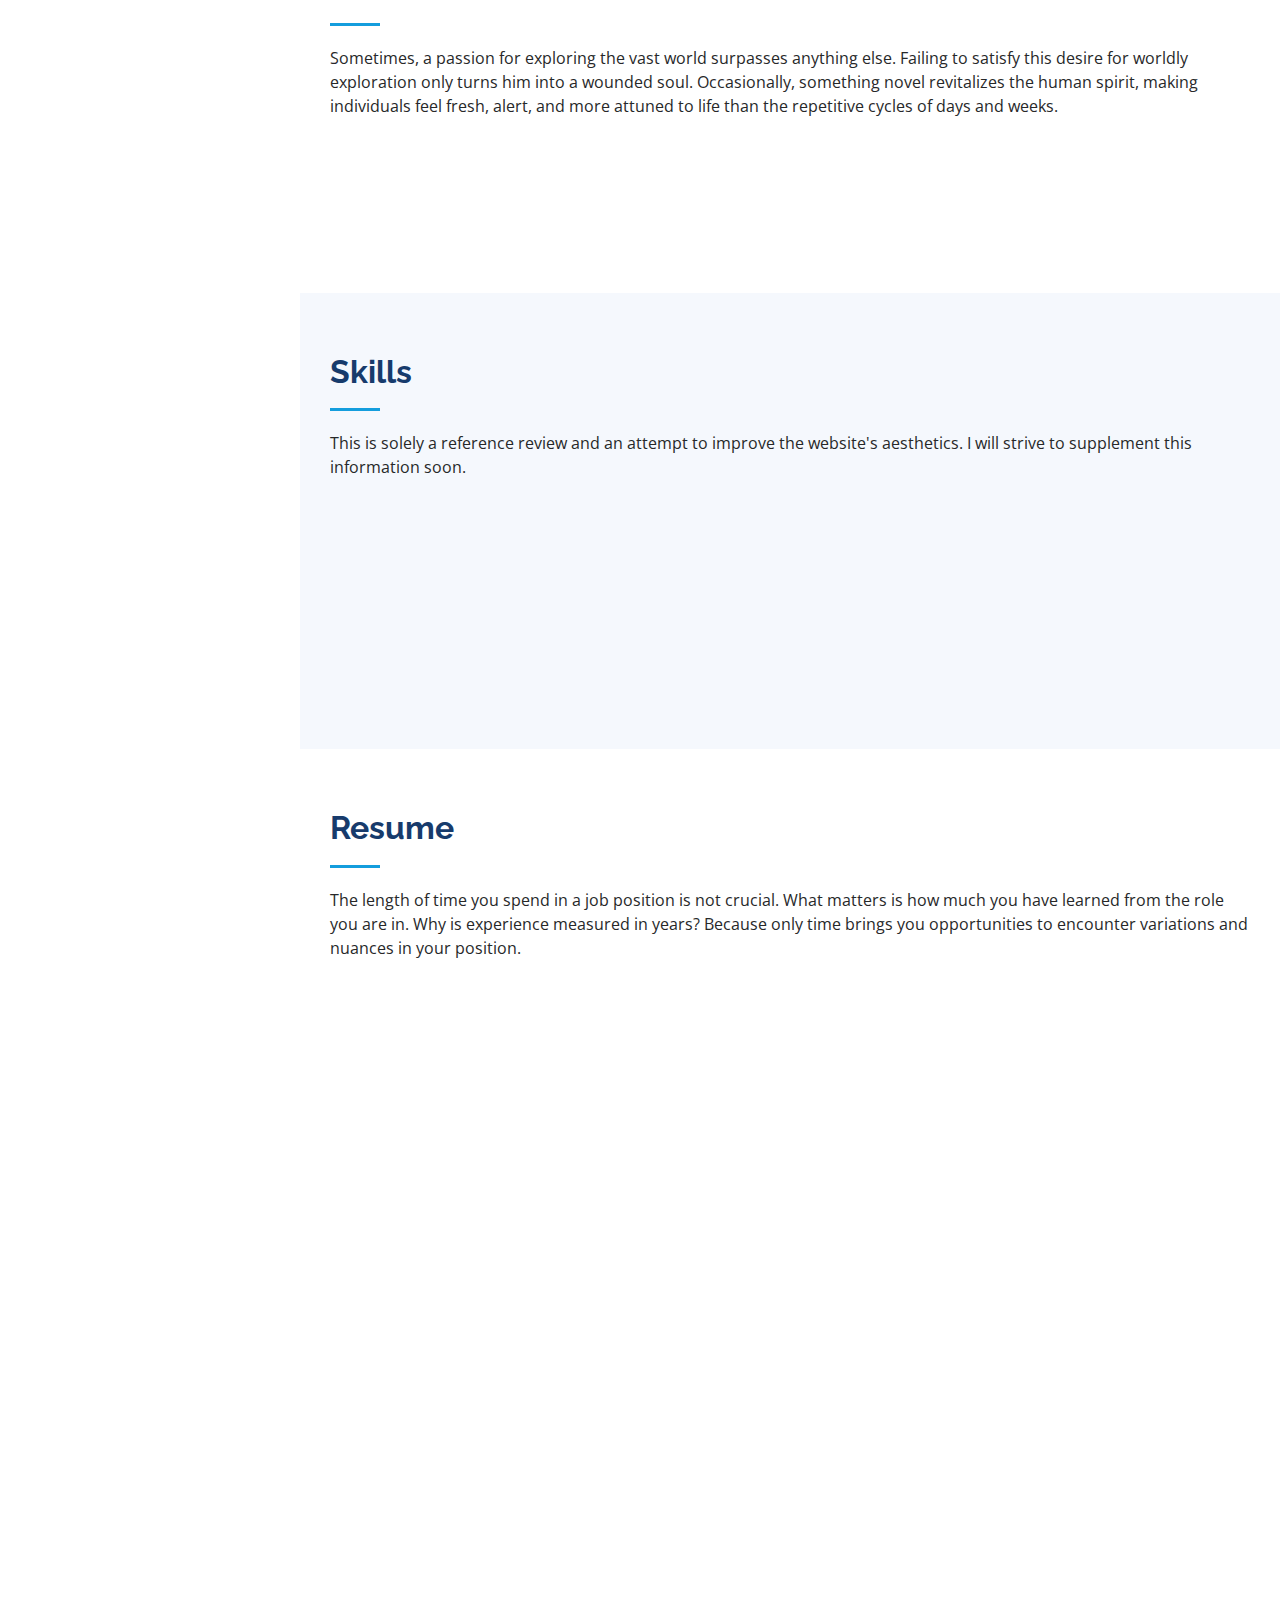
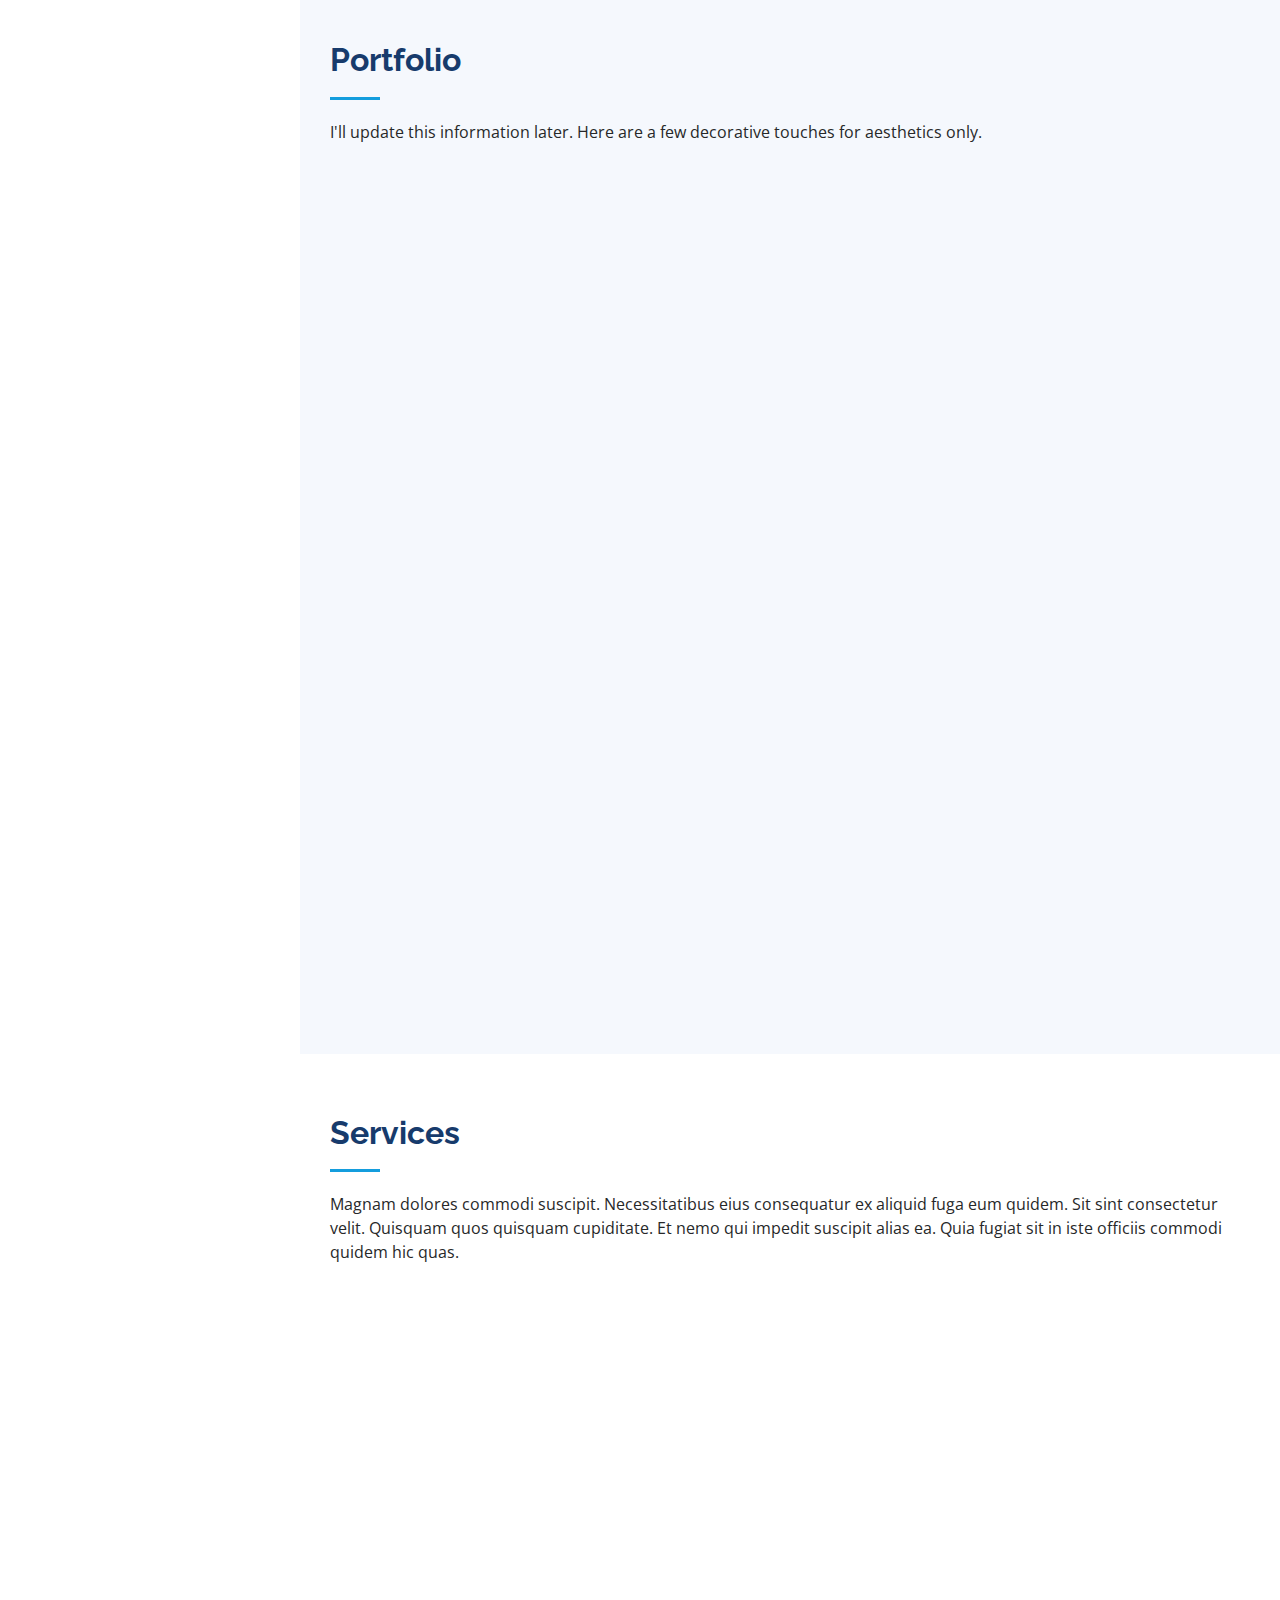
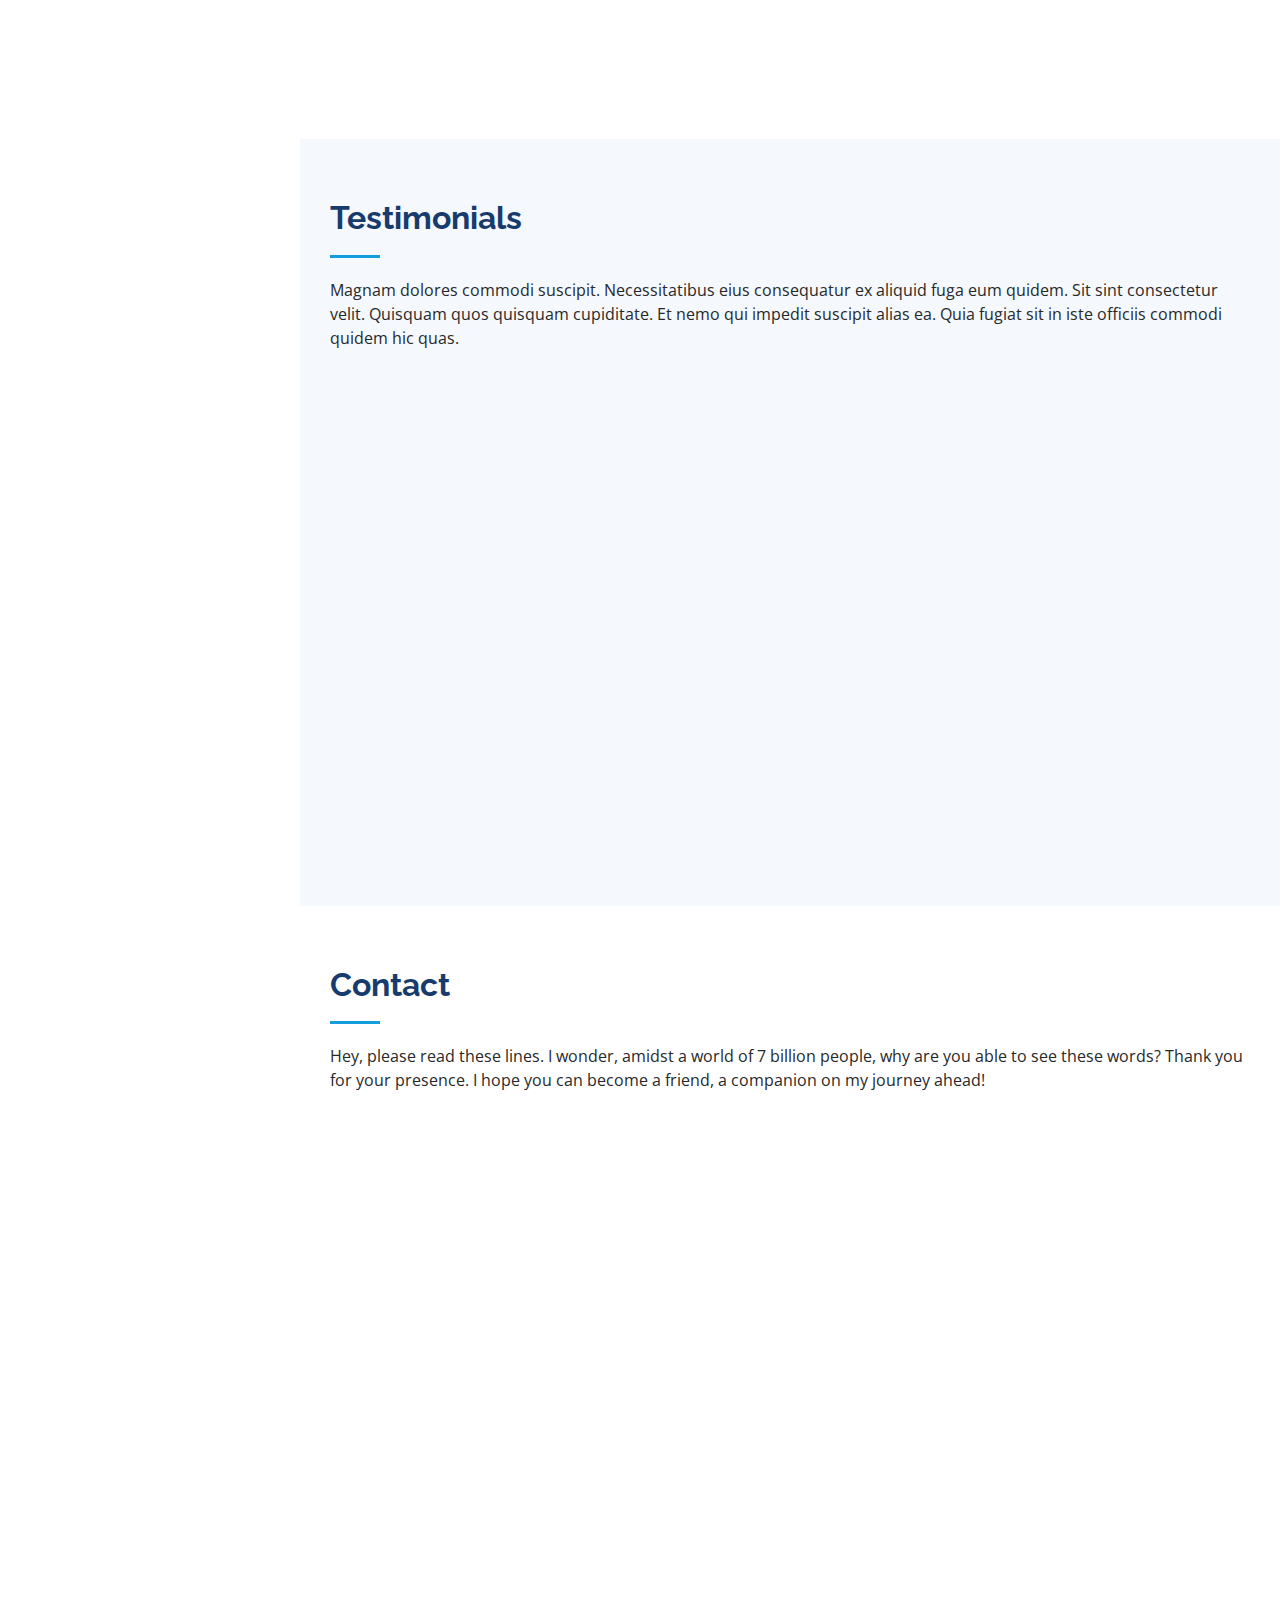
==== commit aa4e7173: "Update index.html" ====
--- a/index.html
+++ b/index.html
@@ -342,7 +342,7 @@
 
         <div class="section-title">
           <h2>Portfolio</h2>
-          <p>Magnam dolores commodi suscipit. Necessitatibus eius consequatur ex aliquid fuga eum quidem. Sit sint consectetur velit. Quisquam quos quisquam cupiditate. Et nemo qui impedit suscipit alias ea. Quia fugiat sit in iste officiis commodi quidem hic quas.</p>
+          <p>I'll update this information later. Here are a few decorative touches for aesthetics only.</p>
         </div>
 
         <div class="row" data-aos="fade-up">
@@ -686,4 +686,4 @@
 
 </body>
 
-</html>+</html>
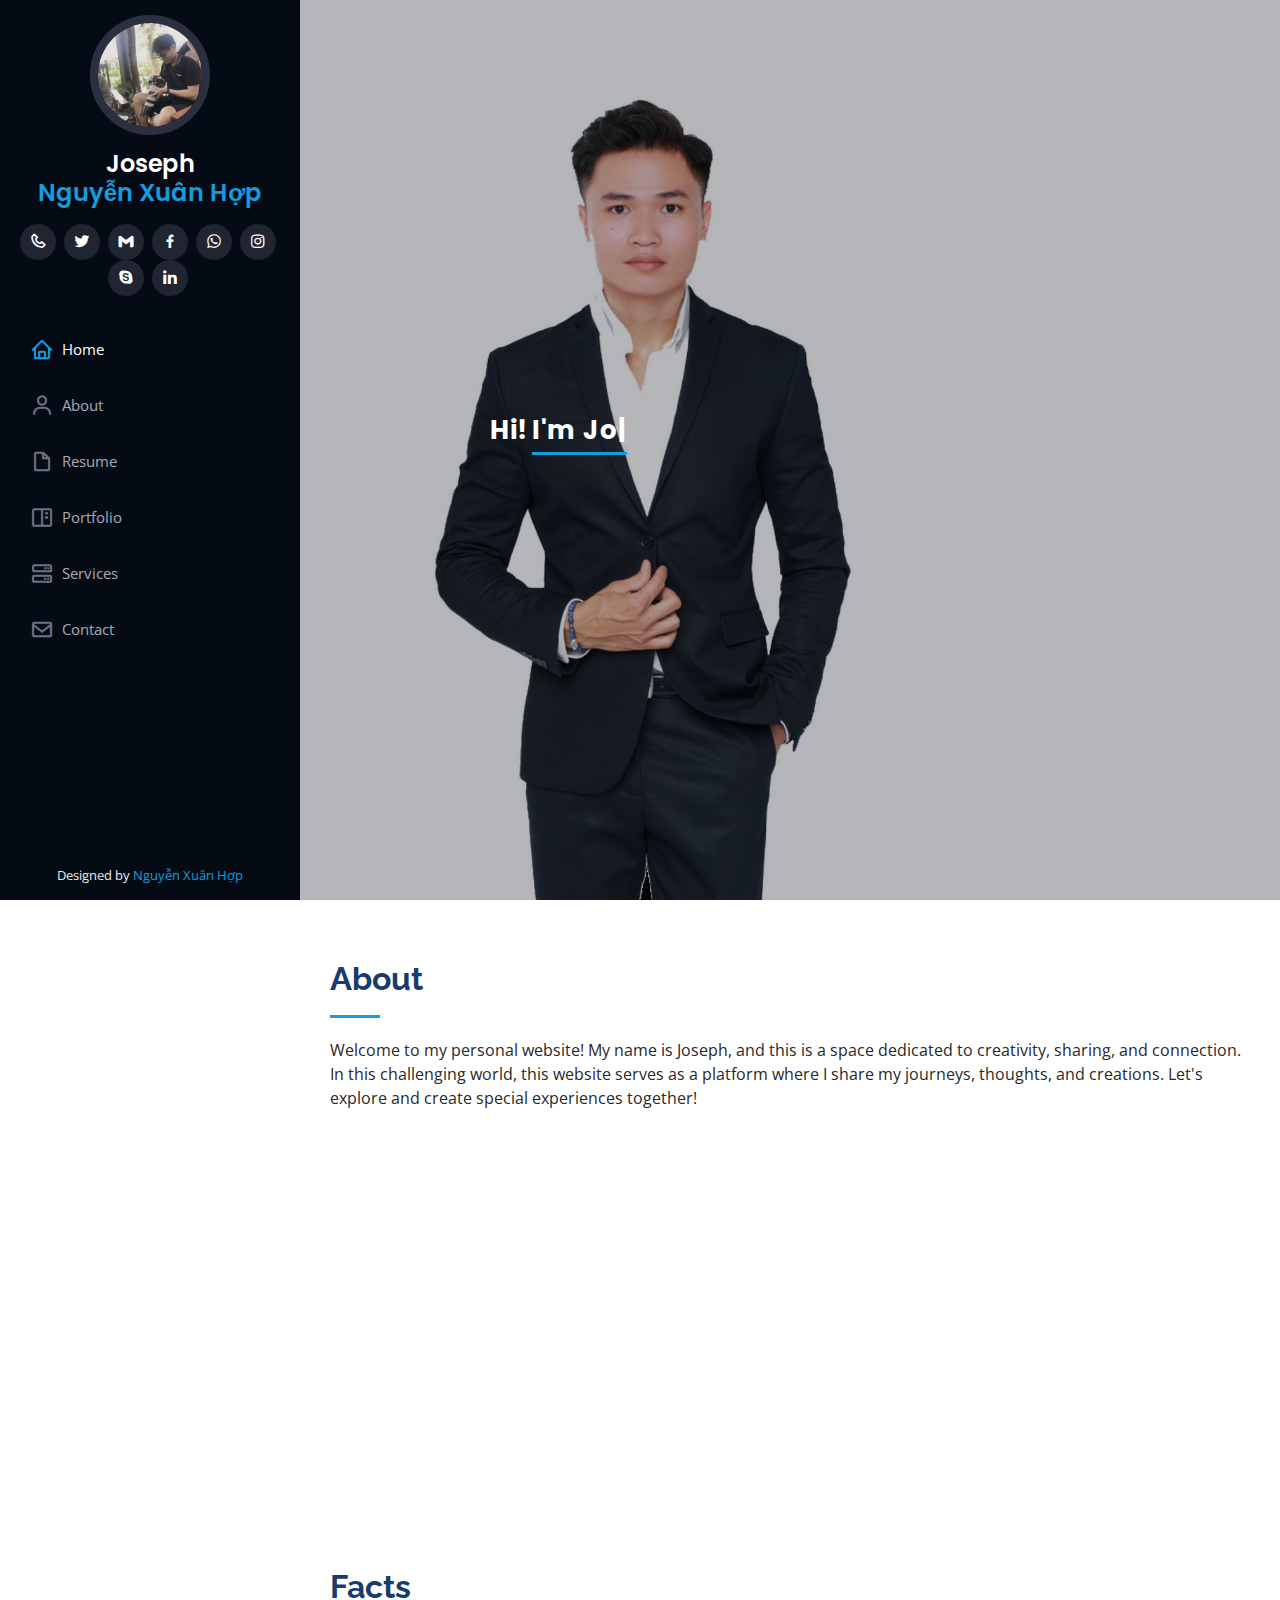
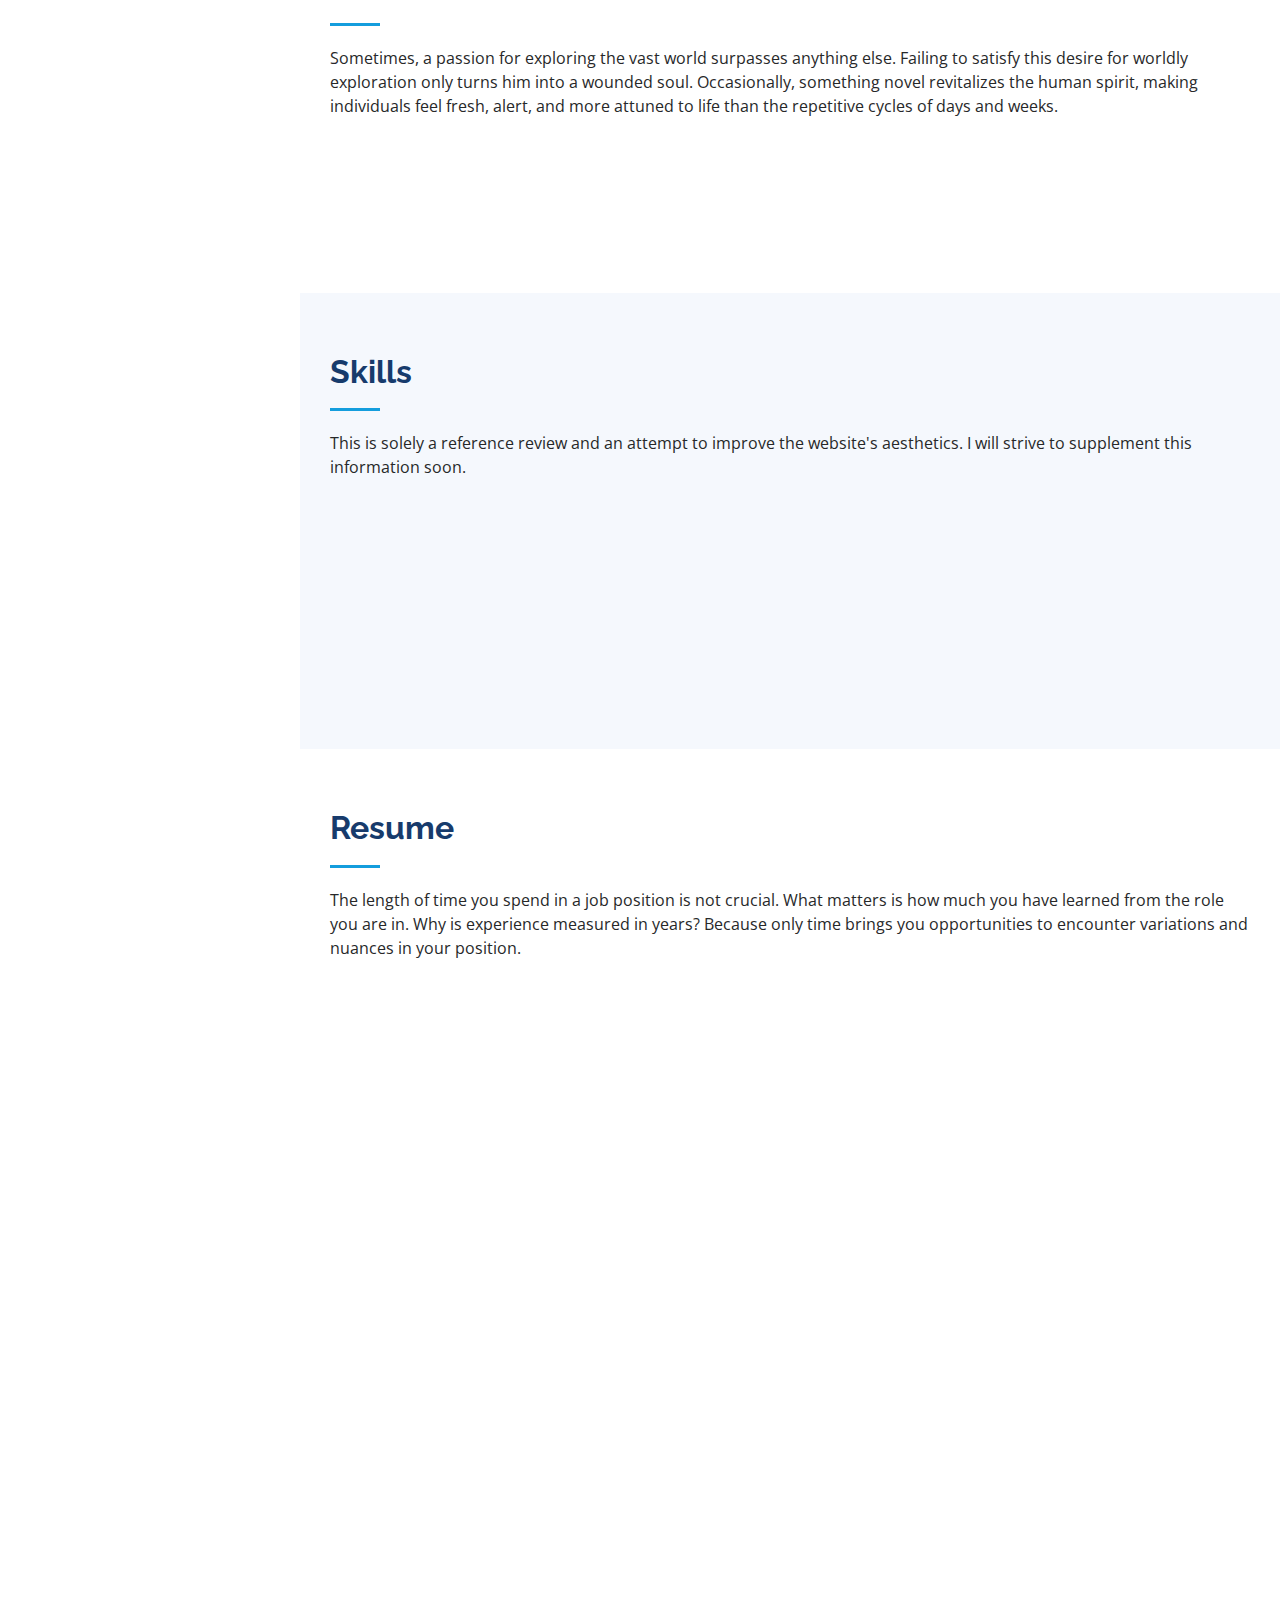
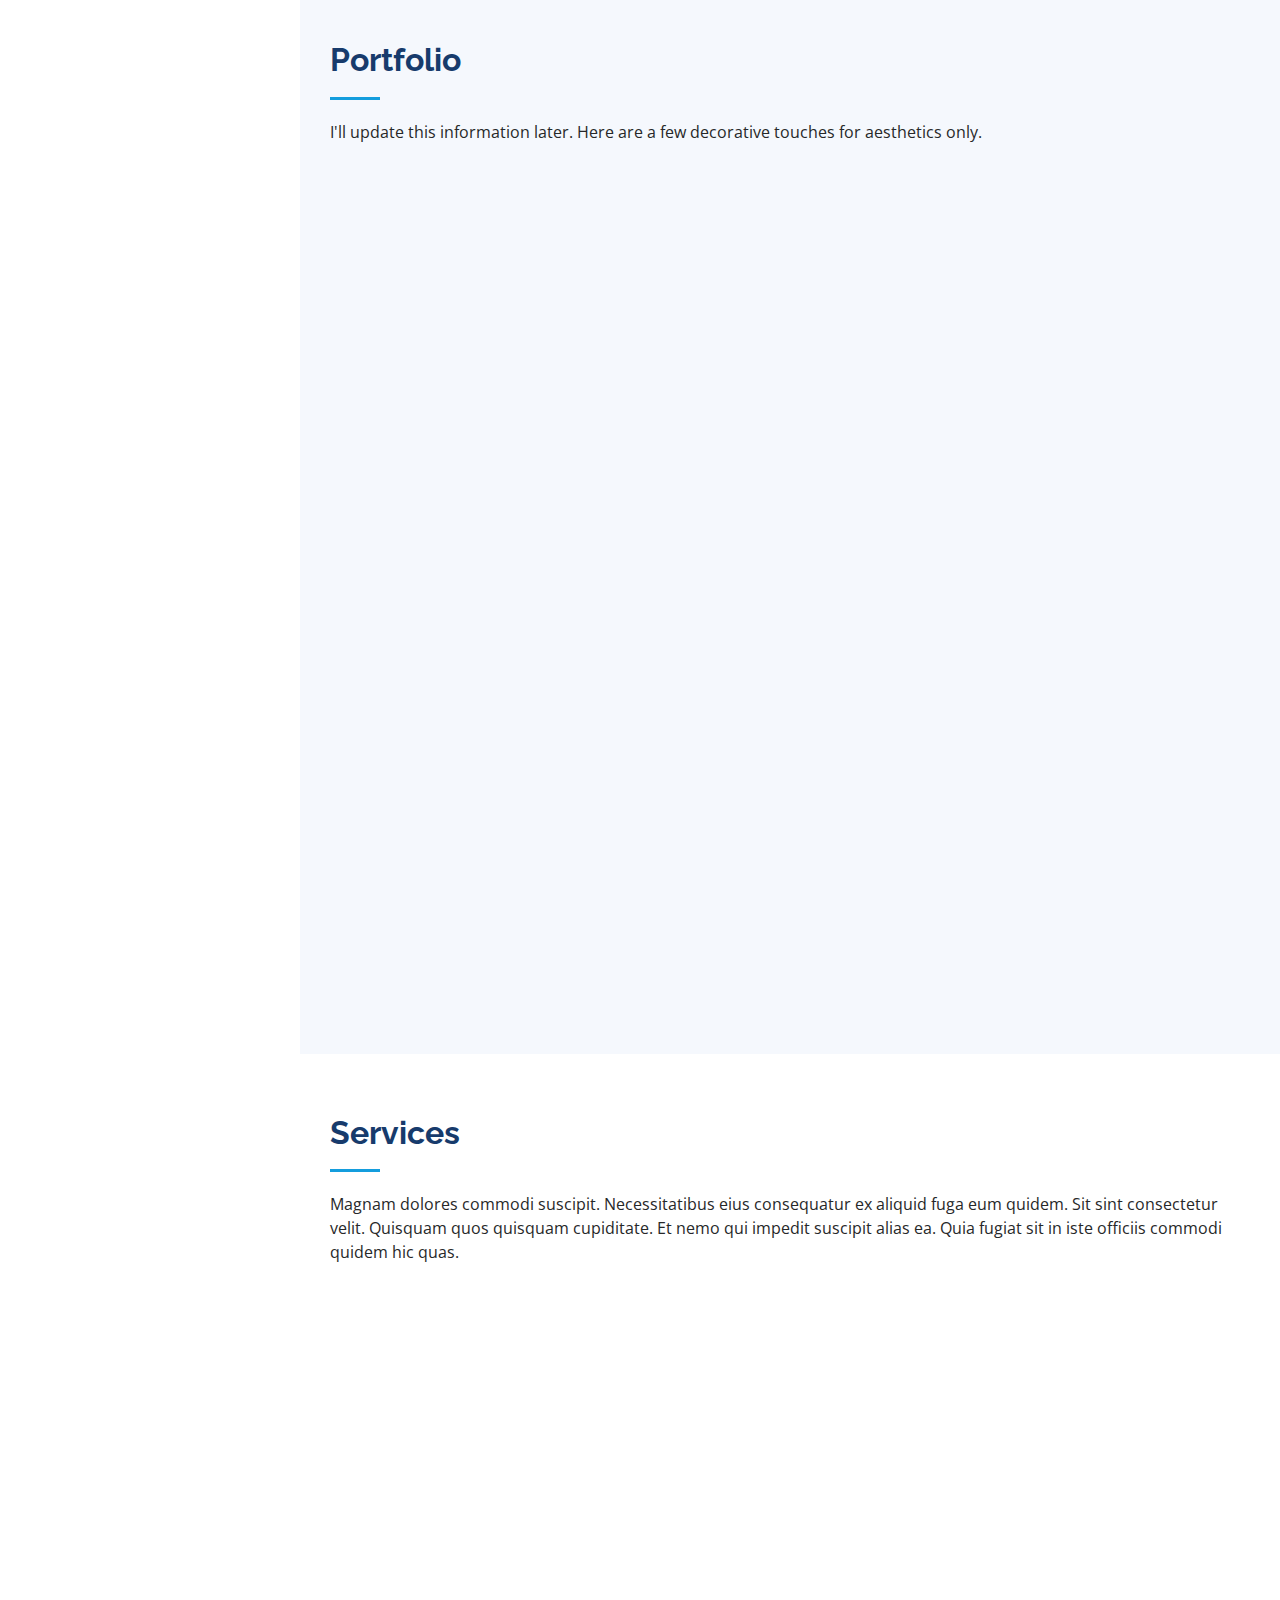
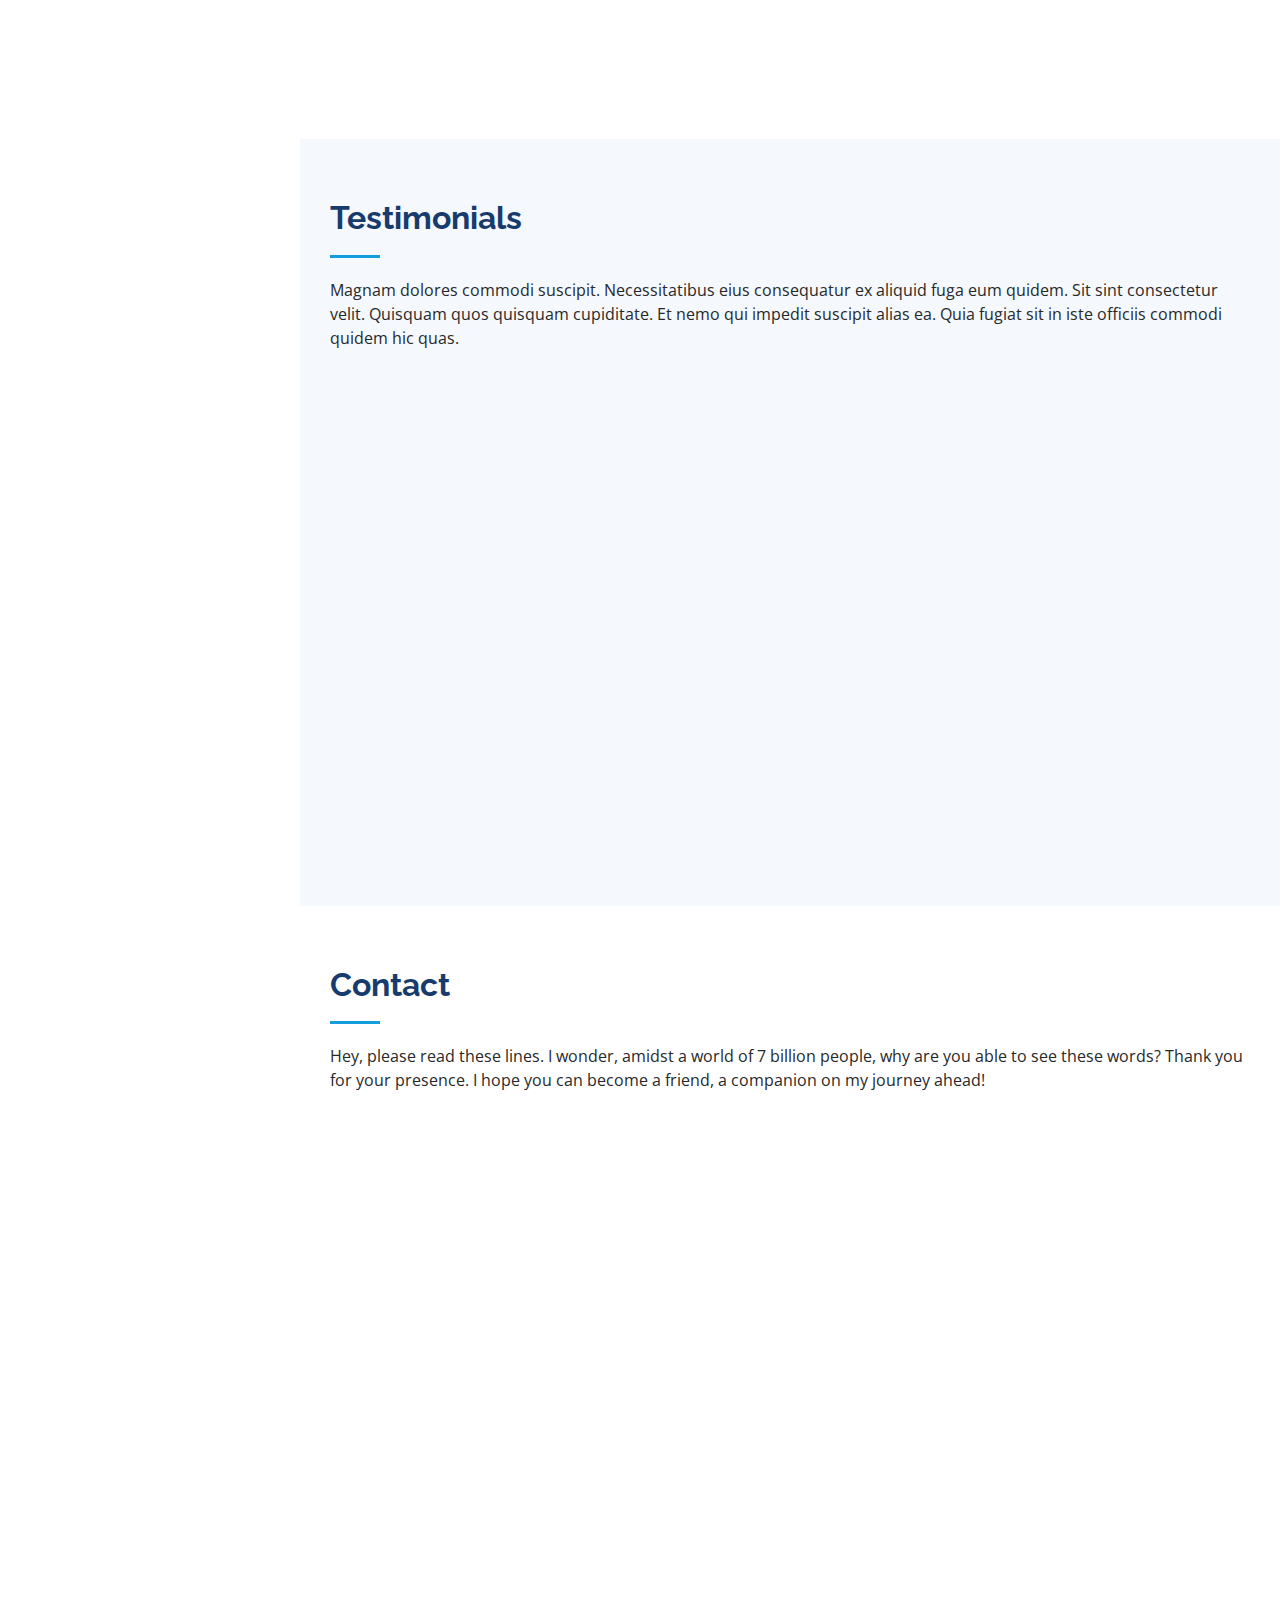
==== commit 72e51045: "Update index.html" ====
--- a/index.html
+++ b/index.html
@@ -50,7 +50,7 @@
           <a href="https://wa.me/0366760053"><i class="bx bxl-whatsapp"></i></a>
           <a href="https://www.instagram.com/xuanhop1818/" class="instagram"><i class="bx bxl-instagram"></i></a>
           <a href="https://join.skype.com/invite/WJ43T24cQCcC" class="google-plus"><i class="bx bxl-skype"></i></a>
-          <a href="https://www.linkedin.com/in/nguy%E1%BB%85n-xu%C3%A2n-h%E1%BB%A3p-5b54a61aa/" class="linkedin"><i class="bx bxl-linkedin"></i></a>
+          <a href="https://www.linkedin.com/in/xuanhop1801/" class="linkedin"><i class="bx bxl-linkedin"></i></a>
         </div>
       </div>
 
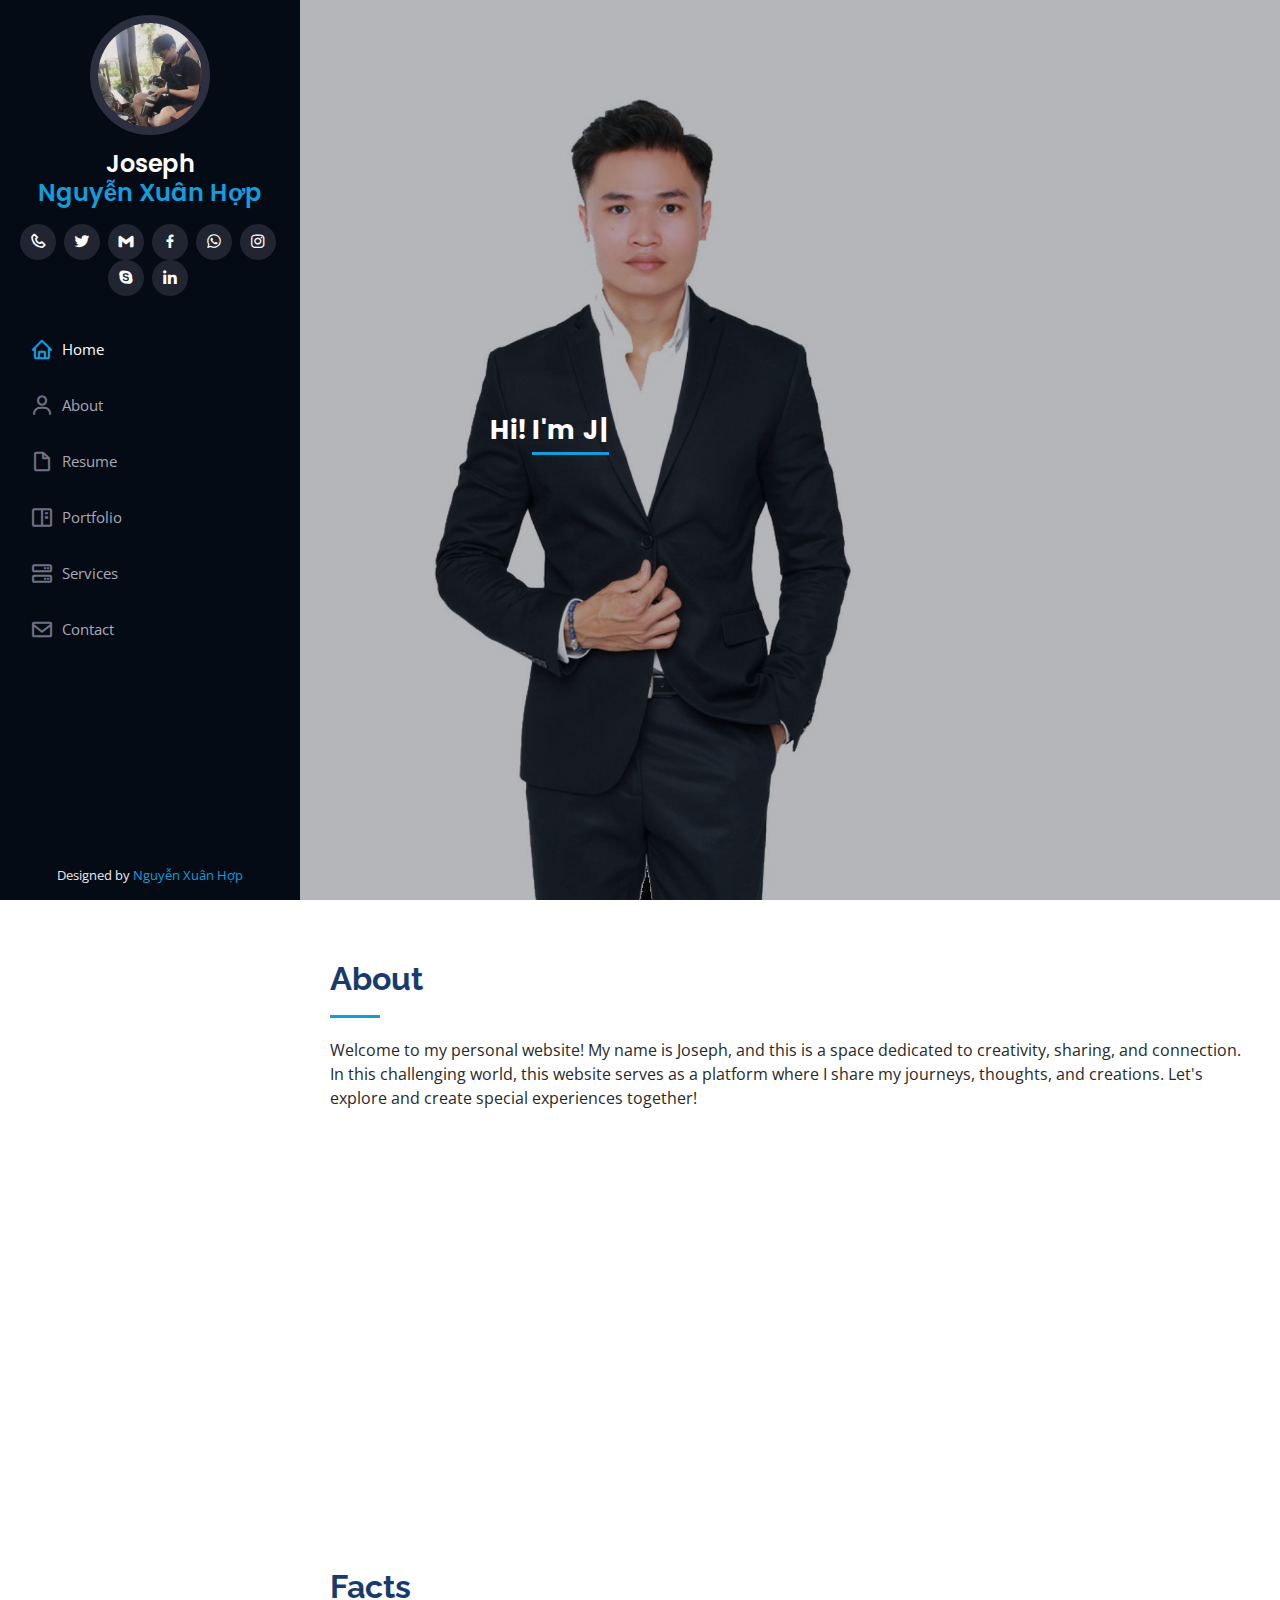
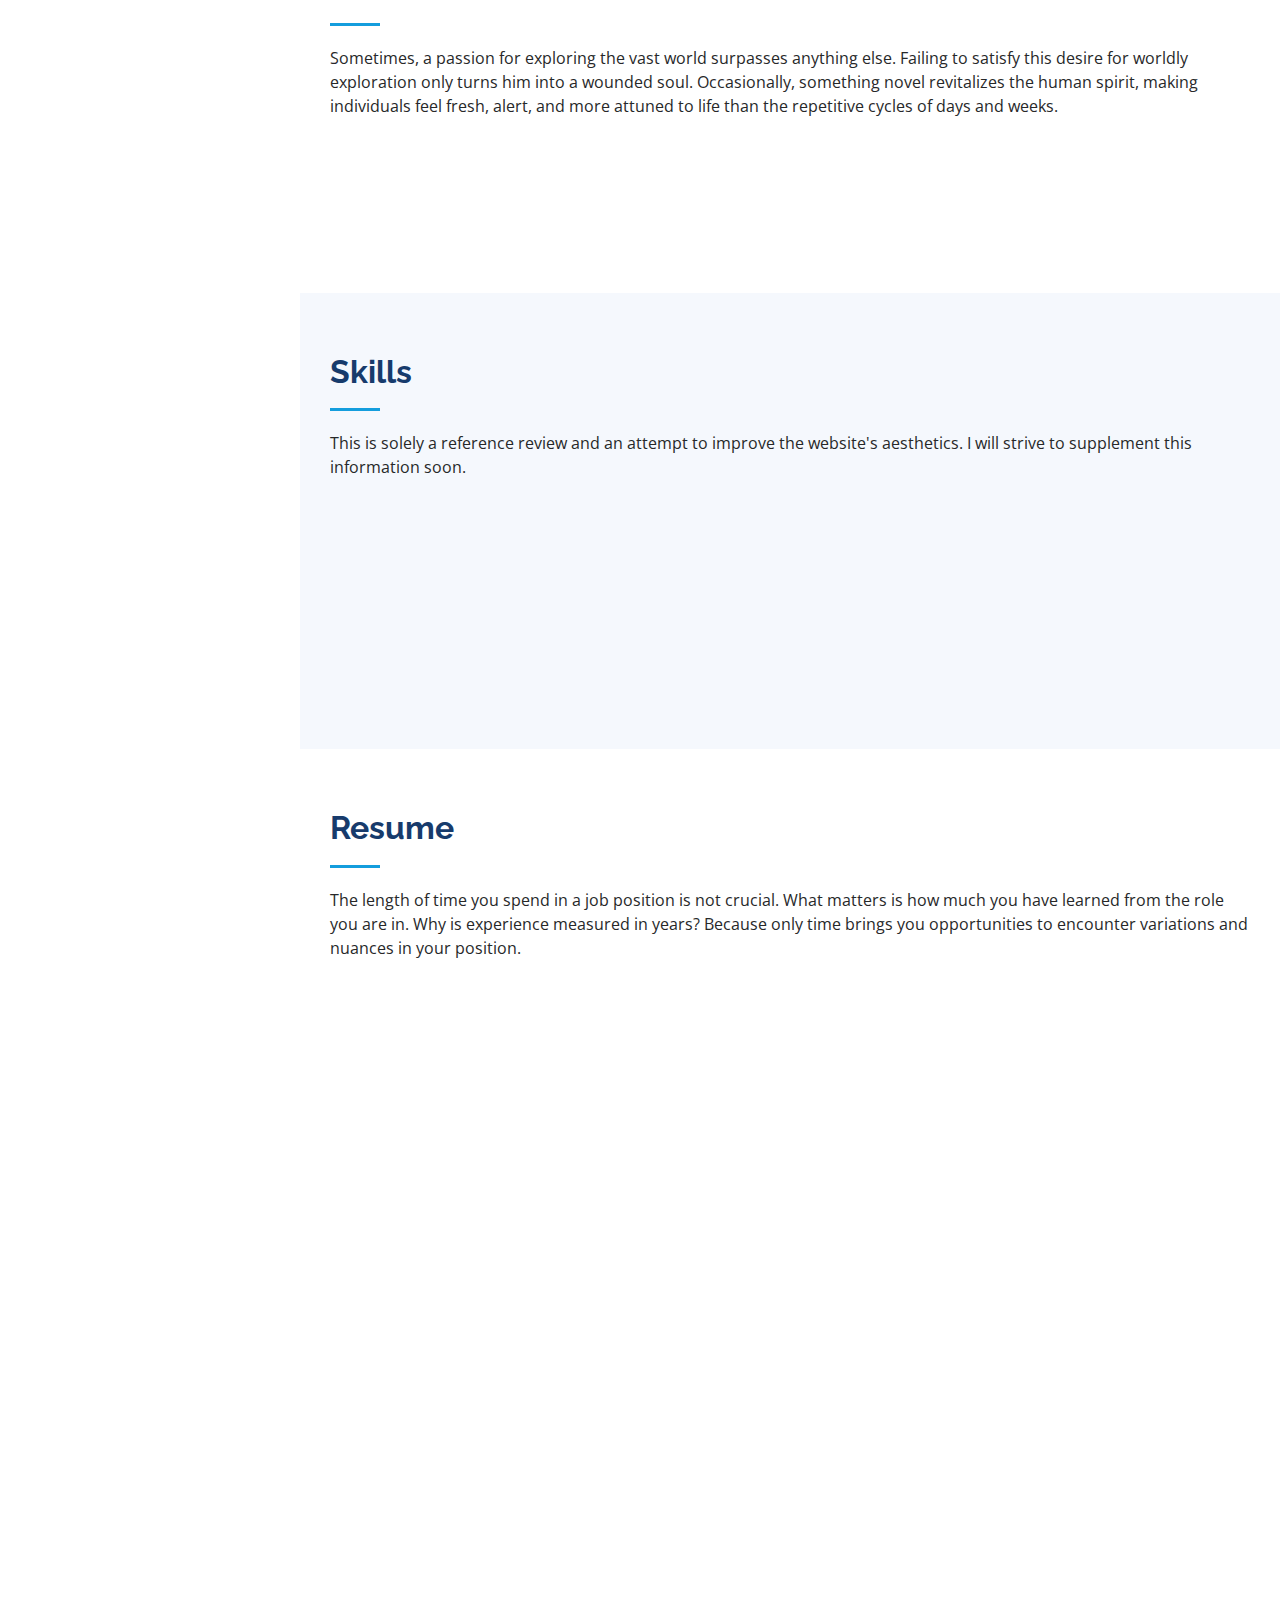
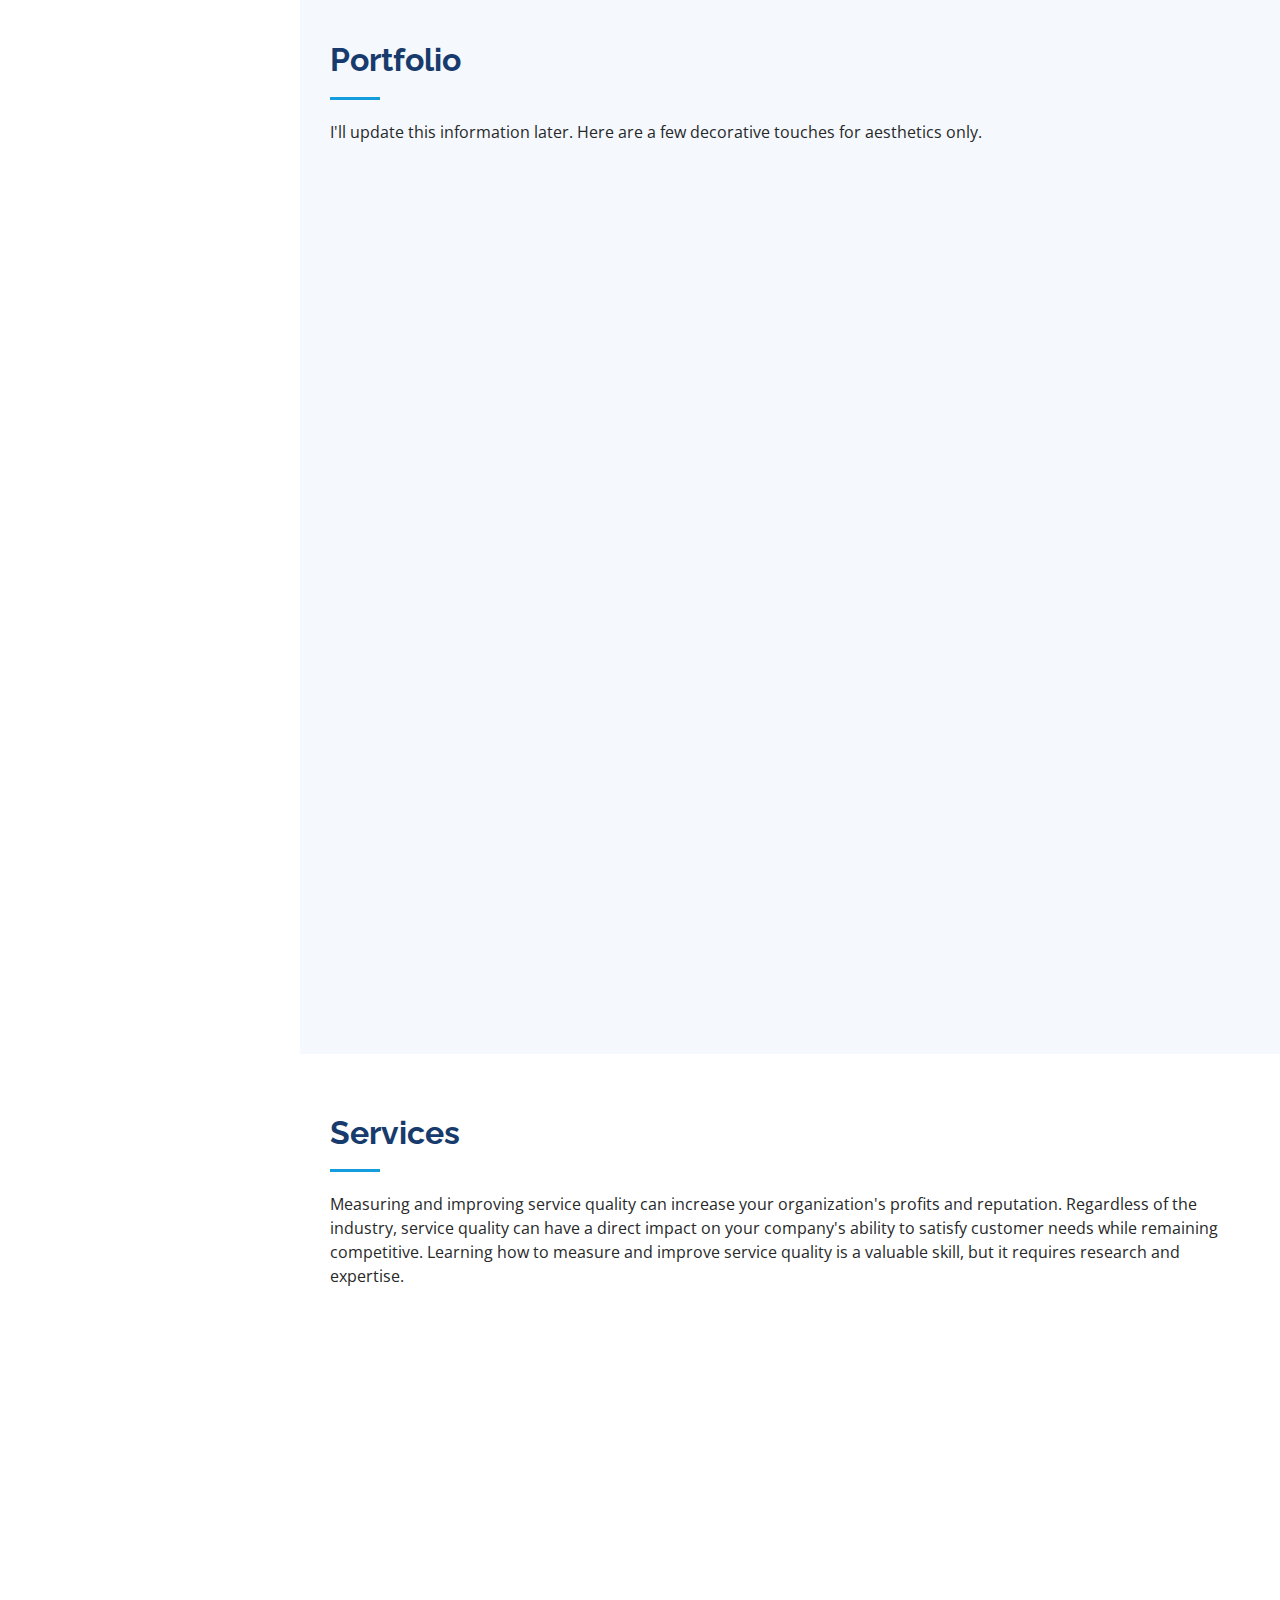
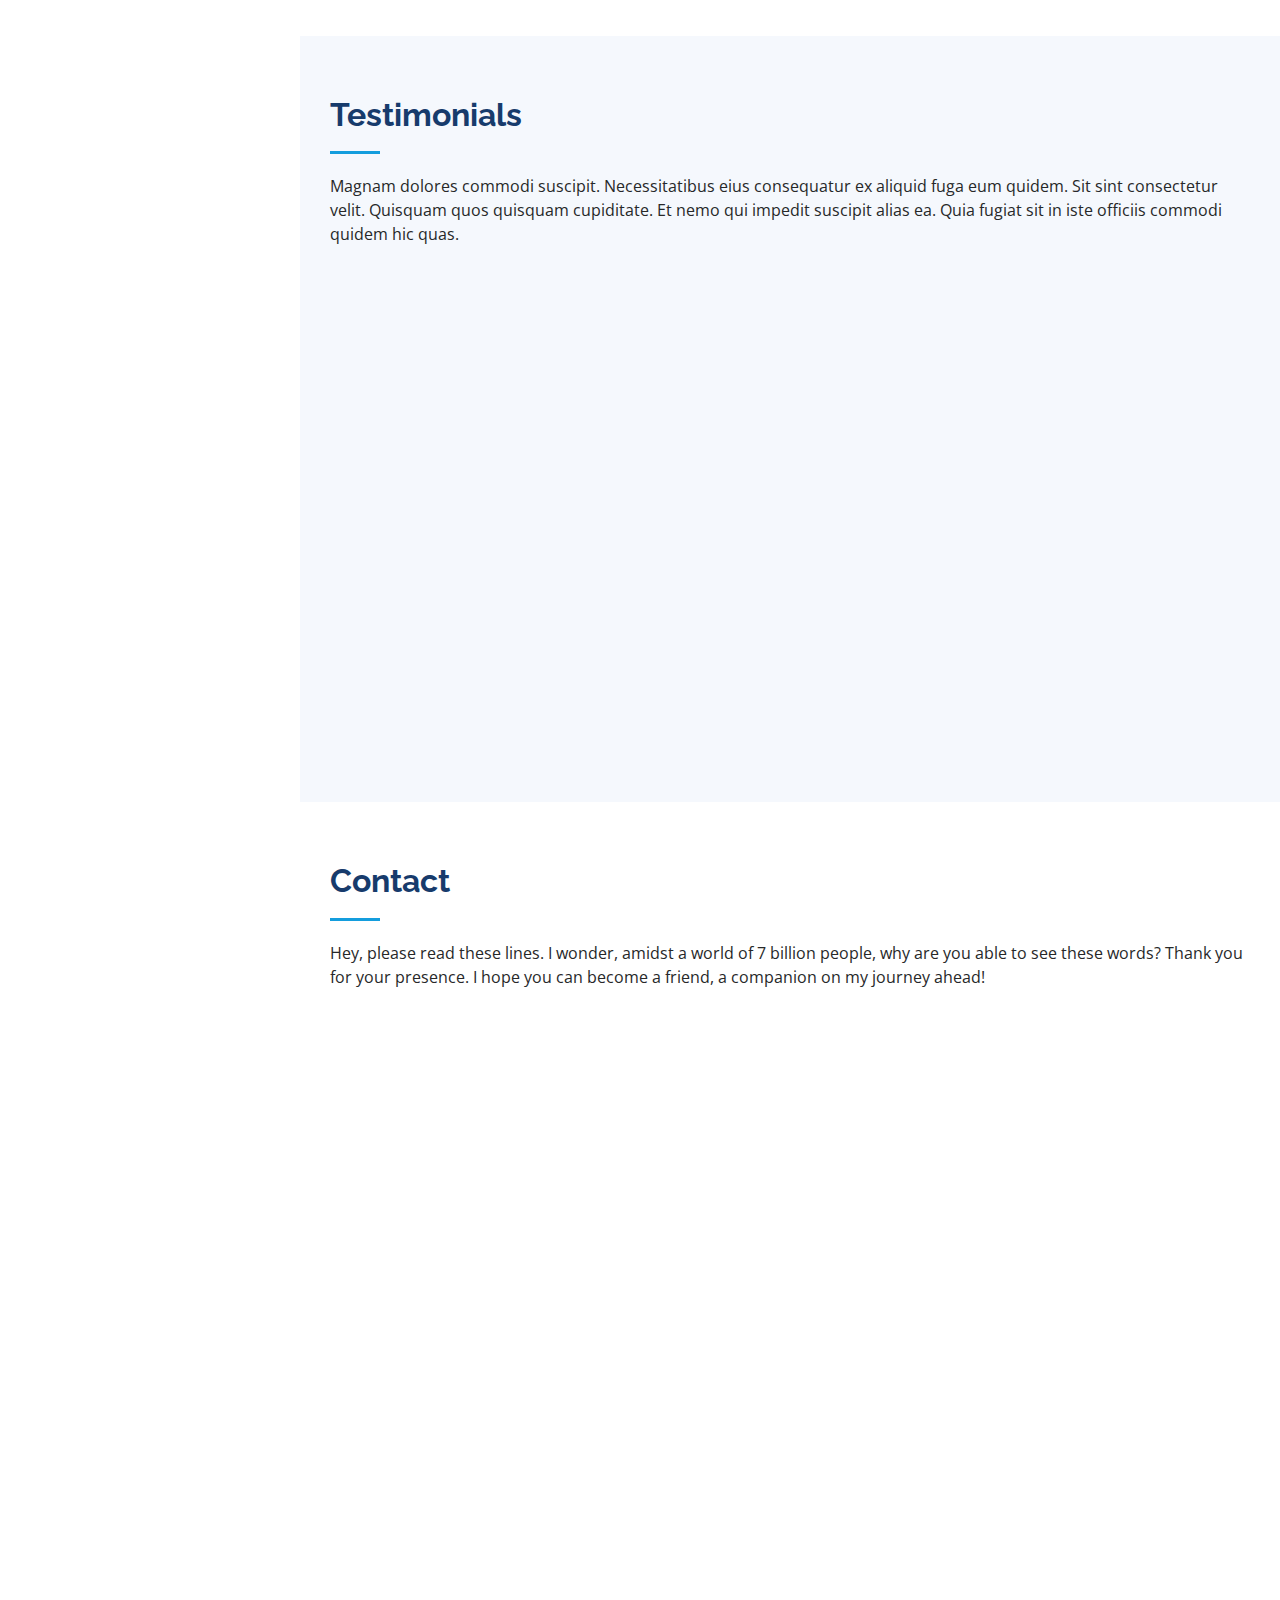
==== commit f4300756: "Update index.html" ====
--- a/index.html
+++ b/index.html
@@ -46,9 +46,9 @@
           <a href="tel::0366760053" class="tel"><i class="bx bx-phone"></i></a>
           <a href="https://twitter.com/Mr_Hop_18" class="twitter"><i class="bx bxl-twitter"></i></a>
           <a href="#contact" class="zalo"><i class="bx bxl-gmail"></i></a>
-          <a href="https://www.facebook.com/hop.xuan.1801/" class="facebook"><i class="bx bxl-facebook"></i></a>
+          <a href="https://www.facebook.com/xuanhop1801/" class="facebook"><i class="bx bxl-facebook"></i></a>
           <a href="https://wa.me/0366760053"><i class="bx bxl-whatsapp"></i></a>
-          <a href="https://www.instagram.com/xuanhop1818/" class="instagram"><i class="bx bxl-instagram"></i></a>
+          <a href="https://www.instagram.com/xuanhop1801/" class="instagram"><i class="bx bxl-instagram"></i></a>
           <a href="https://join.skype.com/invite/WJ43T24cQCcC" class="google-plus"><i class="bx bxl-skype"></i></a>
           <a href="https://www.linkedin.com/in/xuanhop1801/" class="linkedin"><i class="bx bxl-linkedin"></i></a>
         </div>
@@ -459,40 +459,36 @@
 
         <div class="section-title">
           <h2>Services</h2>
-          <p>Magnam dolores commodi suscipit. Necessitatibus eius consequatur ex aliquid fuga eum quidem. Sit sint consectetur velit. Quisquam quos quisquam cupiditate. Et nemo qui impedit suscipit alias ea. Quia fugiat sit in iste officiis commodi quidem hic quas.</p>
+          <p>Measuring and improving service quality can increase your organization's profits and reputation. Regardless of the industry, service quality can have a direct impact on your company's ability to satisfy customer needs while remaining competitive. Learning how to measure and improve service quality is a valuable skill, but it requires research and expertise.</p>
         </div>
 
         <div class="row">
           <div class="col-lg-4 col-md-6 icon-box" data-aos="fade-up">
             <div class="icon"><i class="bi bi-briefcase"></i></div>
-            <h4 class="title"><a href="">Lorem Ipsum</a></h4>
-            <p class="description">Voluptatum deleniti atque corrupti quos dolores et quas molestias excepturi sint occaecati cupiditate non provident</p>
+            <h4 class="title"><a href="">Consult Solutions</a></h4>
+            <p class="description">
+              <p>Consultation and design: </p>
+              <li> for LAN network systems.</li>
+              <li> for Wi-Fi systems.</li>
+              <li> for audio systems in events, conferences, and meeting rooms.</li>
+              <li> for recording systems for events, live streaming on various platforms.</li>
+            </p>
           </div>
           <div class="col-lg-4 col-md-6 icon-box" data-aos="fade-up" data-aos-delay="100">
             <div class="icon"><i class="bi bi-card-checklist"></i></div>
-            <h4 class="title"><a href="">Dolor Sitema</a></h4>
-            <p class="description">Minim veniam, quis nostrud exercitation ullamco laboris nisi ut aliquip ex ea commodo consequat tarad limino ata</p>
+            <h4 class="title"><a href="">Design</a></h4>
+            <p class="description">
+              <p>Basic design: </p>
+              <li> for persional website</li>
+              <li> for etc... I will update late!</li>
+            </p>
           </div>
           <div class="col-lg-4 col-md-6 icon-box" data-aos="fade-up" data-aos-delay="200">
             <div class="icon"><i class="bi bi-bar-chart"></i></div>
-            <h4 class="title"><a href="">Sed ut perspiciatis</a></h4>
-            <p class="description">Duis aute irure dolor in reprehenderit in voluptate velit esse cillum dolore eu fugiat nulla pariatur</p>
-          </div>
-          <div class="col-lg-4 col-md-6 icon-box" data-aos="fade-up" data-aos-delay="300">
-            <div class="icon"><i class="bi bi-binoculars"></i></div>
-            <h4 class="title"><a href="">Magni Dolores</a></h4>
-            <p class="description">Excepteur sint occaecat cupidatat non proident, sunt in culpa qui officia deserunt mollit anim id est laborum</p>
-          </div>
-          <div class="col-lg-4 col-md-6 icon-box" data-aos="fade-up" data-aos-delay="400">
-            <div class="icon"><i class="bi bi-brightness-high"></i></div>
-            <h4 class="title"><a href="">Nemo Enim</a></h4>
-            <p class="description">At vero eos et accusamus et iusto odio dignissimos ducimus qui blanditiis praesentium voluptatum deleniti atque</p>
-          </div>
-          <div class="col-lg-4 col-md-6 icon-box" data-aos="fade-up" data-aos-delay="500">
-            <div class="icon"><i class="bi bi-calendar4-week"></i></div>
-            <h4 class="title"><a href="">Eiusmod Tempor</a></h4>
-            <p class="description">Et harum quidem rerum facilis est et expedita distinctio. Nam libero tempore, cum soluta nobis est eligendi</p>
-          </div>
+            <h4 class="title"><a href="">Financial consulting </a></h4>
+            <p class="description">Earning 1x million VND per month but no savings? Tell me if you need a solution.</p>
+          </div>
+          
         </div>
 
       </div>
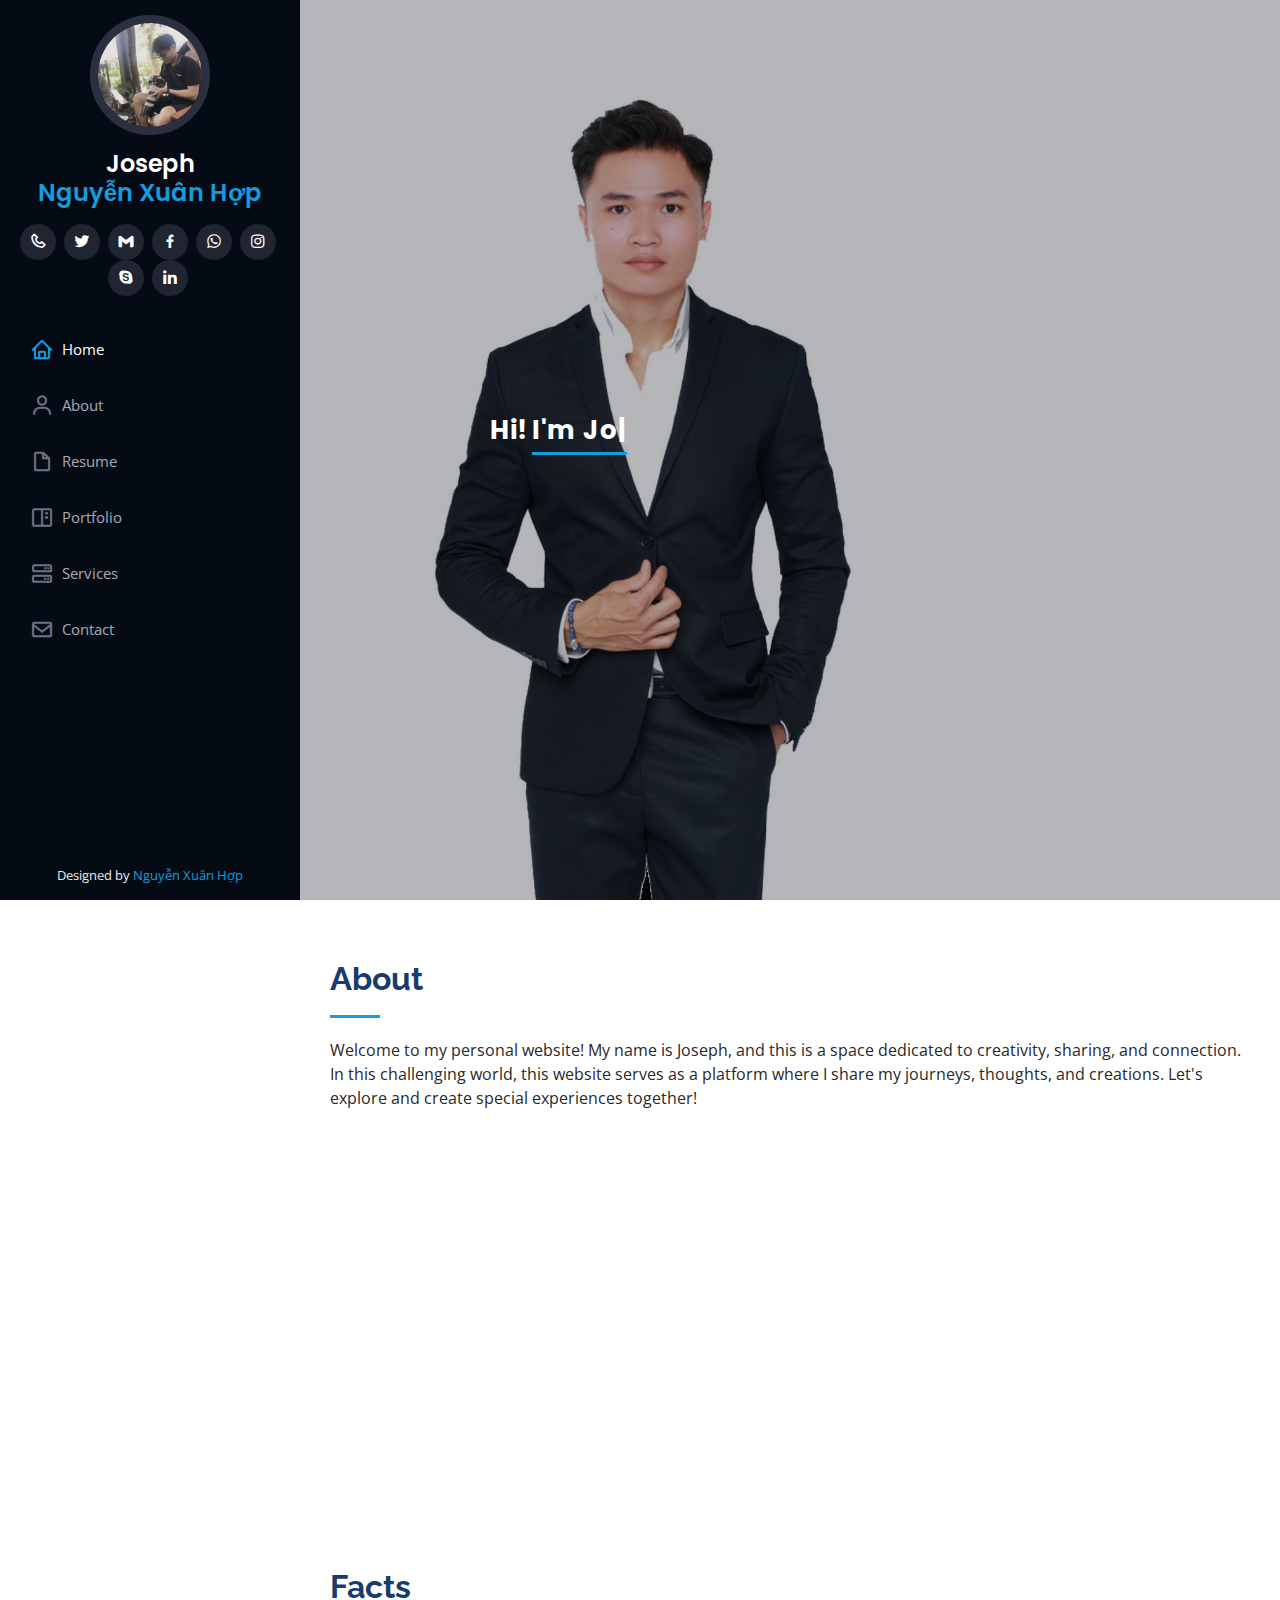
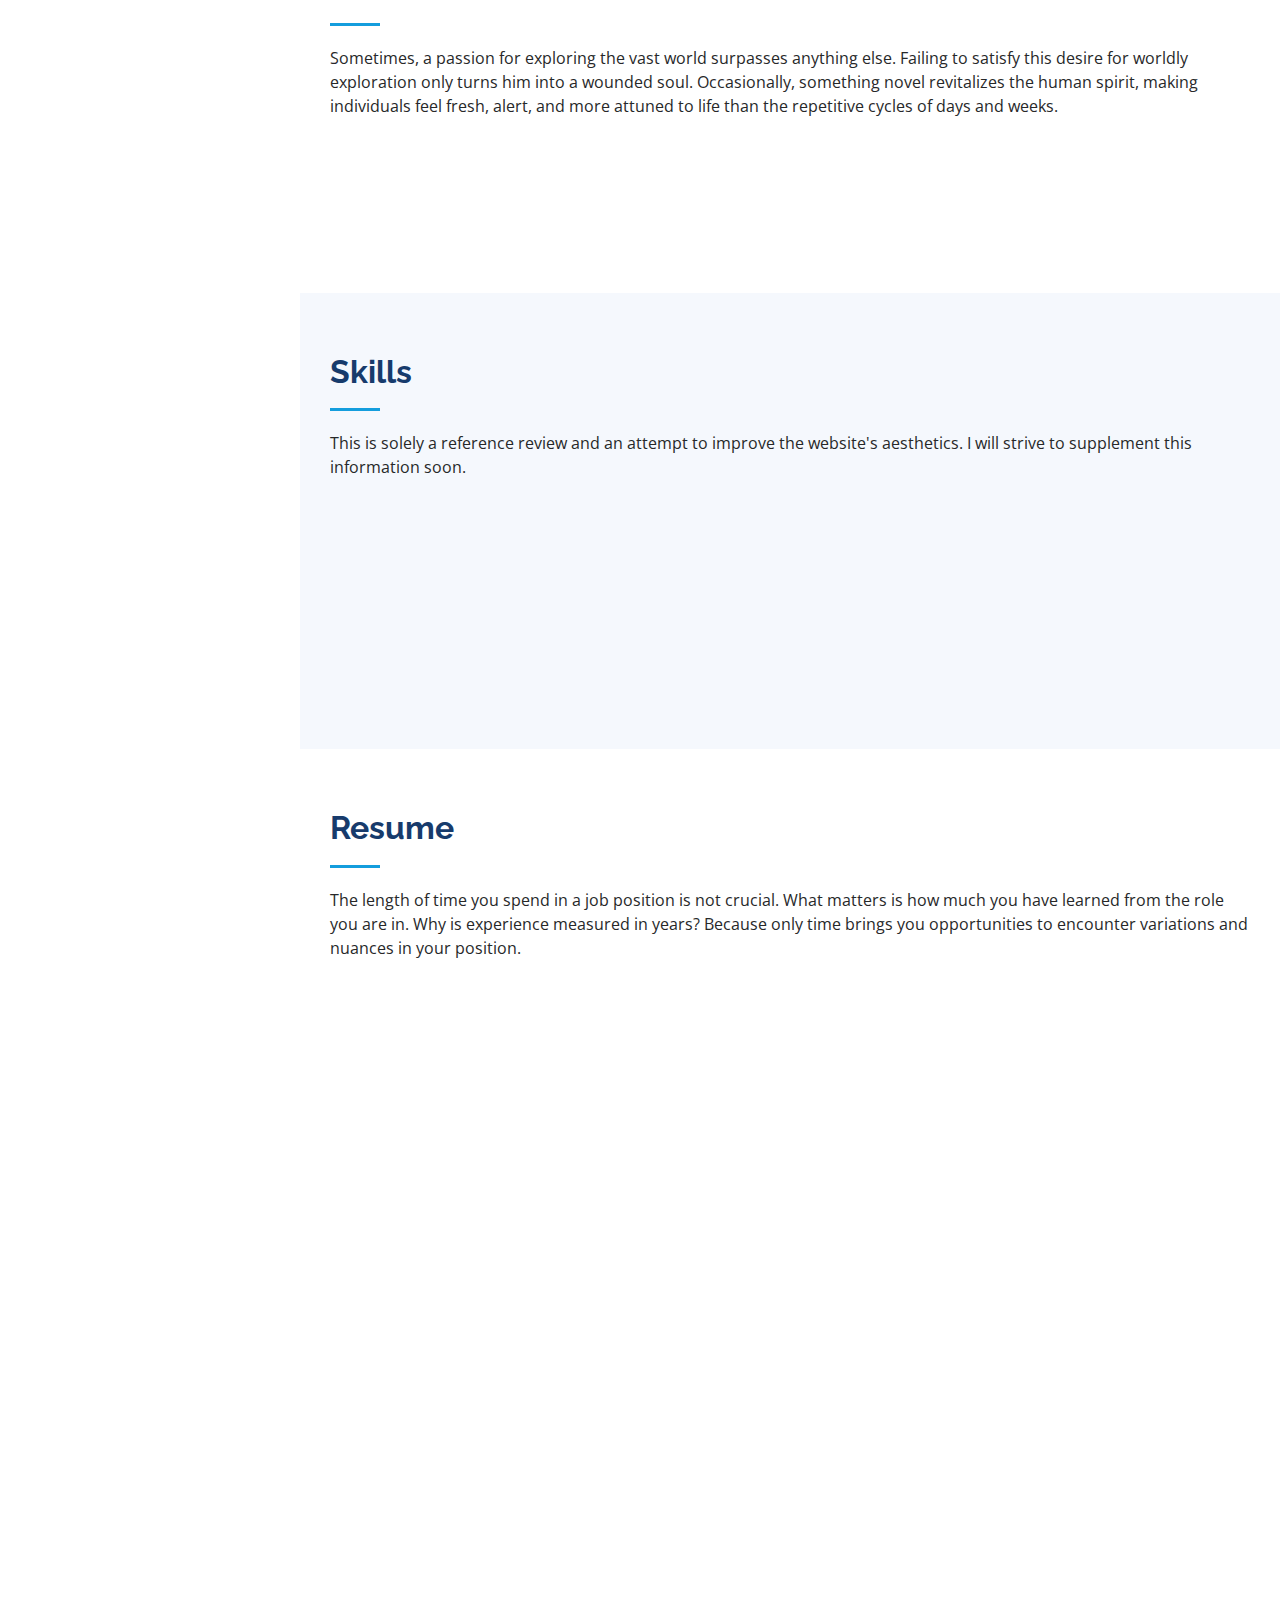
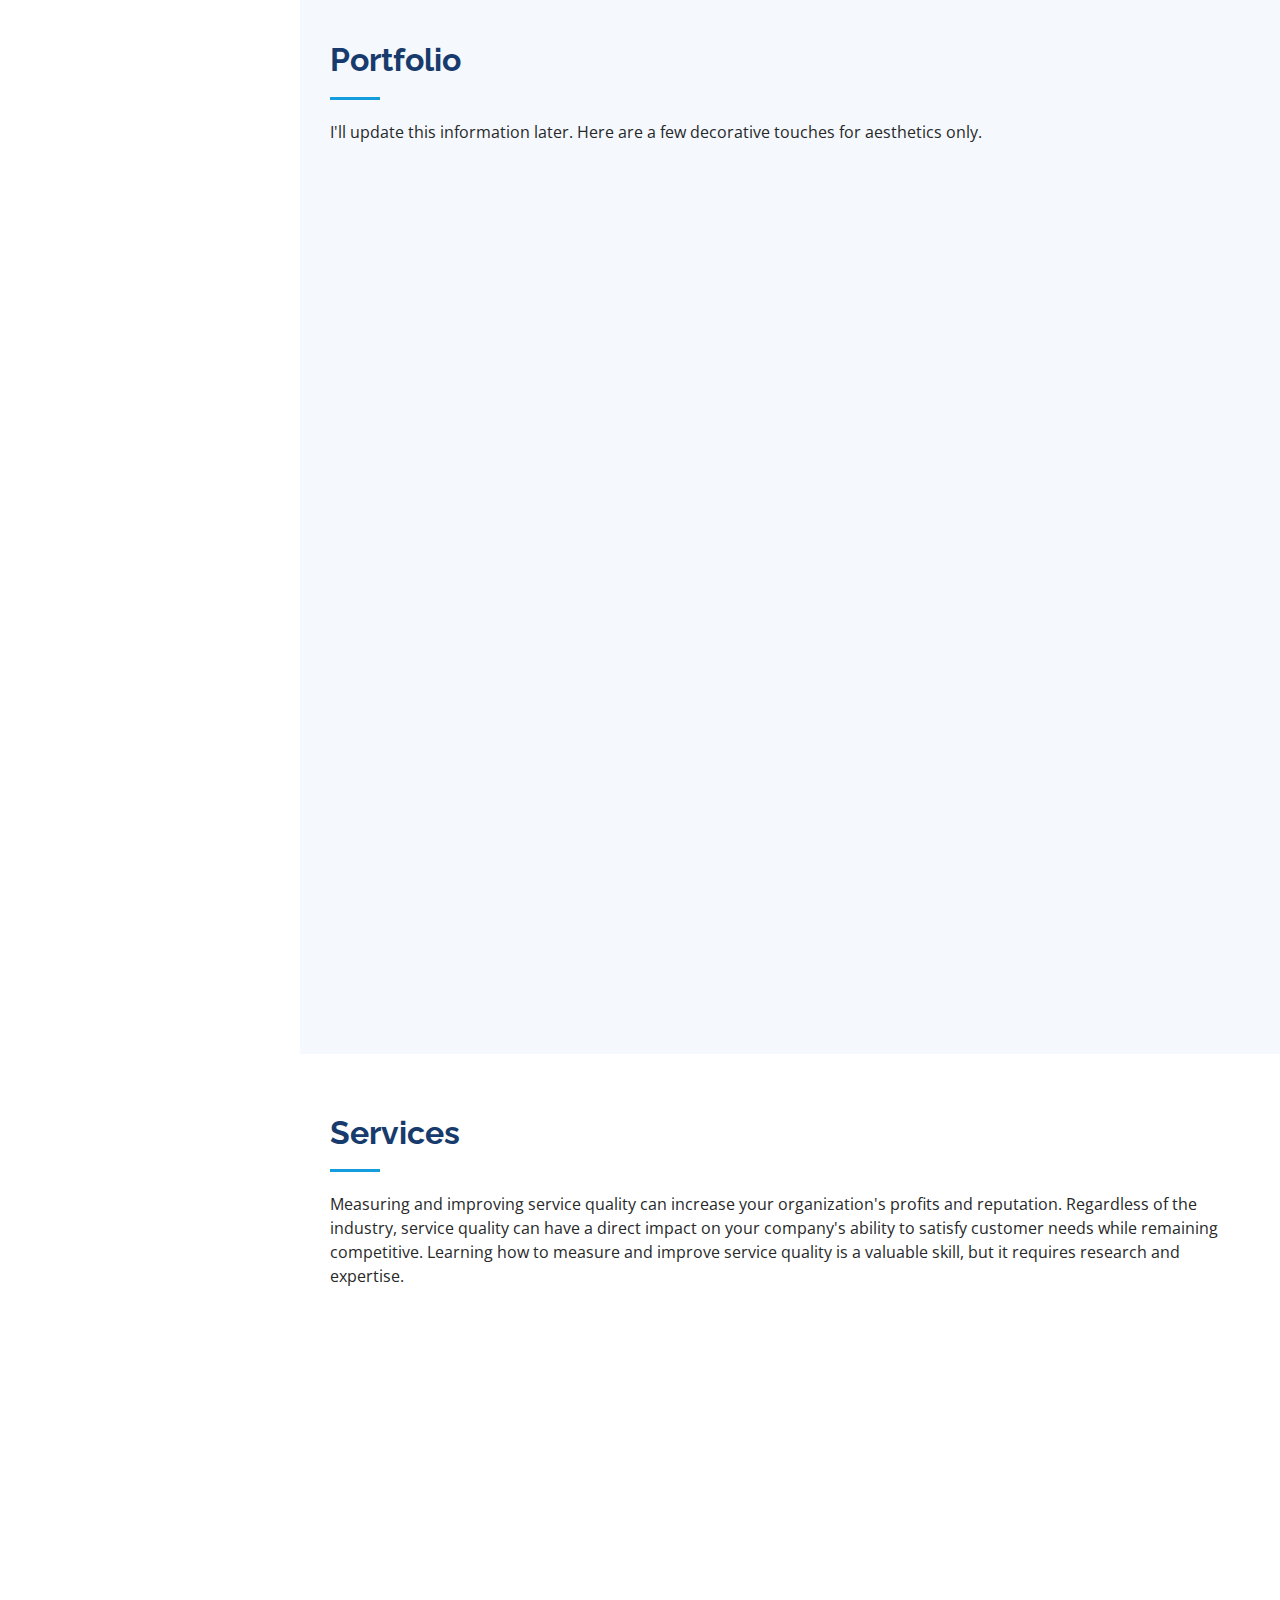
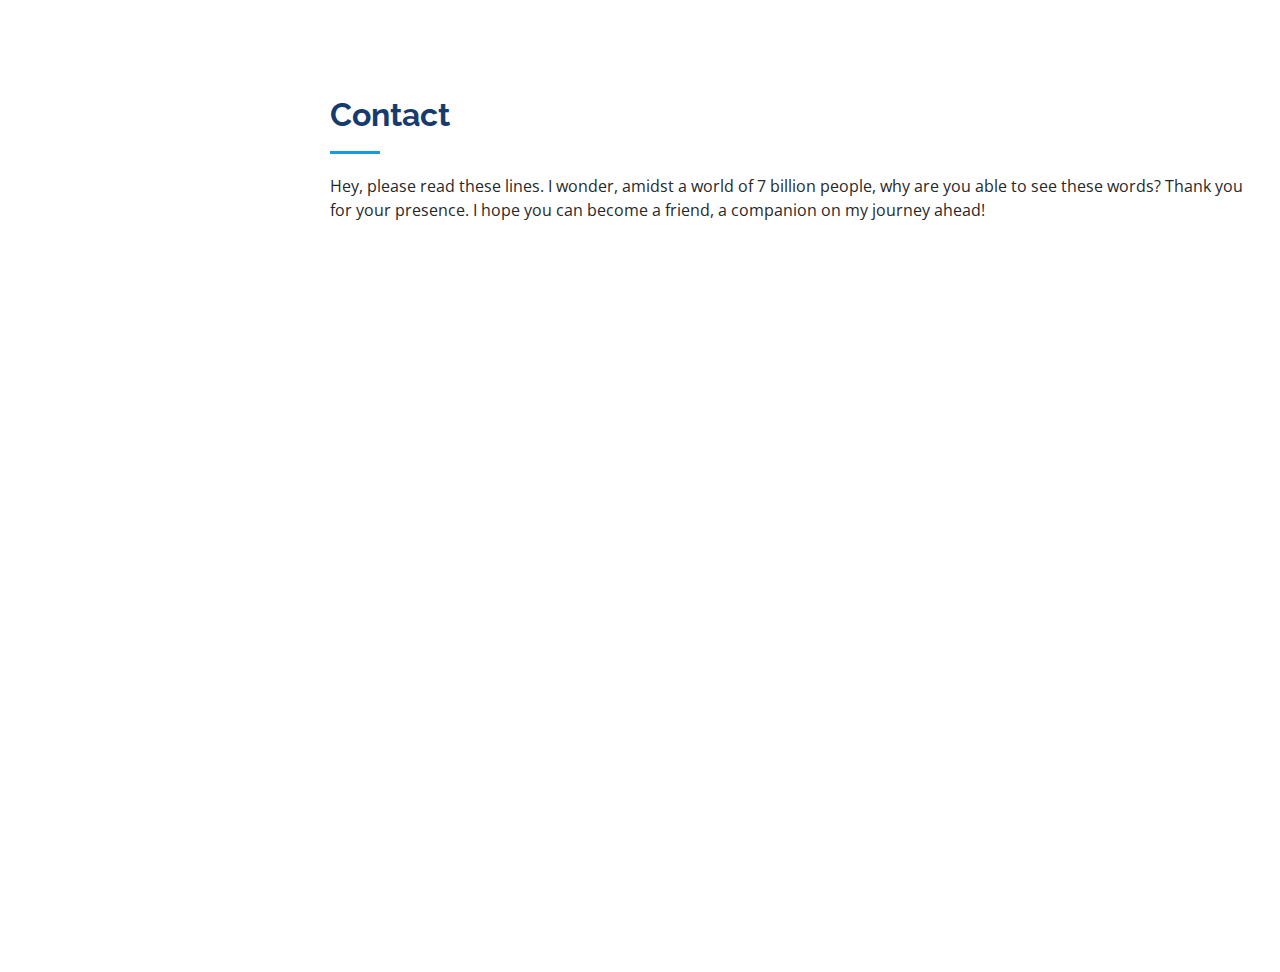
==== commit 0b35d722: "Update index.html" ====
--- a/index.html
+++ b/index.html
@@ -349,9 +349,9 @@
           <div class="col-lg-12 d-flex justify-content-center">
             <ul id="portfolio-flters">
               <li data-filter="*" class="filter-active">All</li>
-              <li data-filter=".filter-app">App</li>
-              <li data-filter=".filter-card">Card</li>
-              <li data-filter=".filter-web">Web</li>
+              <li data-filter=".filter-app">CONS & DESIGN</li>
+              <li data-filter=".filter-card">WEB BUILD</li>
+              <li data-filter=".filter-web">FINANCIAL</li>
             </ul>
           </div>
         </div>
@@ -494,91 +494,7 @@
       </div>
     </section><!-- End Services Section -->
 
-    <!-- ======= Testimonials Section ======= -->
-    <section id="testimonials" class="testimonials section-bg">
-      <div class="container">
-
-        <div class="section-title">
-          <h2>Testimonials</h2>
-          <p>Magnam dolores commodi suscipit. Necessitatibus eius consequatur ex aliquid fuga eum quidem. Sit sint consectetur velit. Quisquam quos quisquam cupiditate. Et nemo qui impedit suscipit alias ea. Quia fugiat sit in iste officiis commodi quidem hic quas.</p>
-        </div>
-
-        <div class="testimonials-slider swiper" data-aos="fade-up" data-aos-delay="100">
-          <div class="swiper-wrapper">
-
-            <div class="swiper-slide">
-              <div class="testimonial-item" data-aos="fade-up">
-                <p>
-                  <i class="bx bxs-quote-alt-left quote-icon-left"></i>
-                  Proin iaculis purus consequat sem cure digni ssim donec porttitora entum suscipit rhoncus. Accusantium quam, ultricies eget id, aliquam eget nibh et. Maecen aliquam, risus at semper.
-                  <i class="bx bxs-quote-alt-right quote-icon-right"></i>
-                </p>
-                <img src="assets/img/testimonials/testimonials-1.jpg" class="testimonial-img" alt="">
-                <h3>Saul Goodman</h3>
-                <h4>Ceo &amp; Founder</h4>
-              </div>
-            </div><!-- End testimonial item -->
-
-            <div class="swiper-slide">
-              <div class="testimonial-item" data-aos="fade-up" data-aos-delay="100">
-                <p>
-                  <i class="bx bxs-quote-alt-left quote-icon-left"></i>
-                  Export tempor illum tamen malis malis eram quae irure esse labore quem cillum quid cillum eram malis quorum velit fore eram velit sunt aliqua noster fugiat irure amet legam anim culpa.
-                  <i class="bx bxs-quote-alt-right quote-icon-right"></i>
-                </p>
-                <img src="assets/img/testimonials/testimonials-2.jpg" class="testimonial-img" alt="">
-                <h3>Sara Wilsson</h3>
-                <h4>Designer</h4>
-              </div>
-            </div><!-- End testimonial item -->
-
-            <div class="swiper-slide">
-              <div class="testimonial-item" data-aos="fade-up" data-aos-delay="200">
-                <p>
-                  <i class="bx bxs-quote-alt-left quote-icon-left"></i>
-                  Enim nisi quem export duis labore cillum quae magna enim sint quorum nulla quem veniam duis minim tempor labore quem eram duis noster aute amet eram fore quis sint minim.
-                  <i class="bx bxs-quote-alt-right quote-icon-right"></i>
-                </p>
-                <img src="assets/img/testimonials/testimonials-3.jpg" class="testimonial-img" alt="">
-                <h3>Jena Karlis</h3>
-                <h4>Store Owner</h4>
-              </div>
-            </div><!-- End testimonial item -->
-
-            <div class="swiper-slide">
-              <div class="testimonial-item" data-aos="fade-up" data-aos-delay="300">
-                <p>
-                  <i class="bx bxs-quote-alt-left quote-icon-left"></i>
-                  Fugiat enim eram quae cillum dolore dolor amet nulla culpa multos export minim fugiat minim velit minim dolor enim duis veniam ipsum anim magna sunt elit fore quem dolore labore illum veniam.
-                  <i class="bx bxs-quote-alt-right quote-icon-right"></i>
-                </p>
-                <img src="assets/img/testimonials/testimonials-4.jpg" class="testimonial-img" alt="">
-                <h3>Matt Brandon</h3>
-                <h4>Freelancer</h4>
-              </div>
-            </div><!-- End testimonial item -->
-
-            <div class="swiper-slide">
-              <div class="testimonial-item" data-aos="fade-up" data-aos-delay="400">
-                <p>
-                  <i class="bx bxs-quote-alt-left quote-icon-left"></i>
-                  Quis quorum aliqua sint quem legam fore sunt eram irure aliqua veniam tempor noster veniam enim culpa labore duis sunt culpa nulla illum cillum fugiat legam esse veniam culpa fore nisi cillum quid.
-                  <i class="bx bxs-quote-alt-right quote-icon-right"></i>
-                </p>
-                <img src="assets/img/testimonials/testimonials-5.jpg" class="testimonial-img" alt="">
-                <h3>John Larson</h3>
-                <h4>Entrepreneur</h4>
-              </div>
-            </div><!-- End testimonial item -->
-
-          </div>
-          <div class="swiper-pagination"></div>
-        </div>
-
-      </div>
-    </section><!-- End Testimonials Section -->
-
-    <!-- ======= Contact Section ======= -->
+      <!-- ======= Contact Section ======= -->
     <section id="contact" class="contact">
       <div class="container">
 
